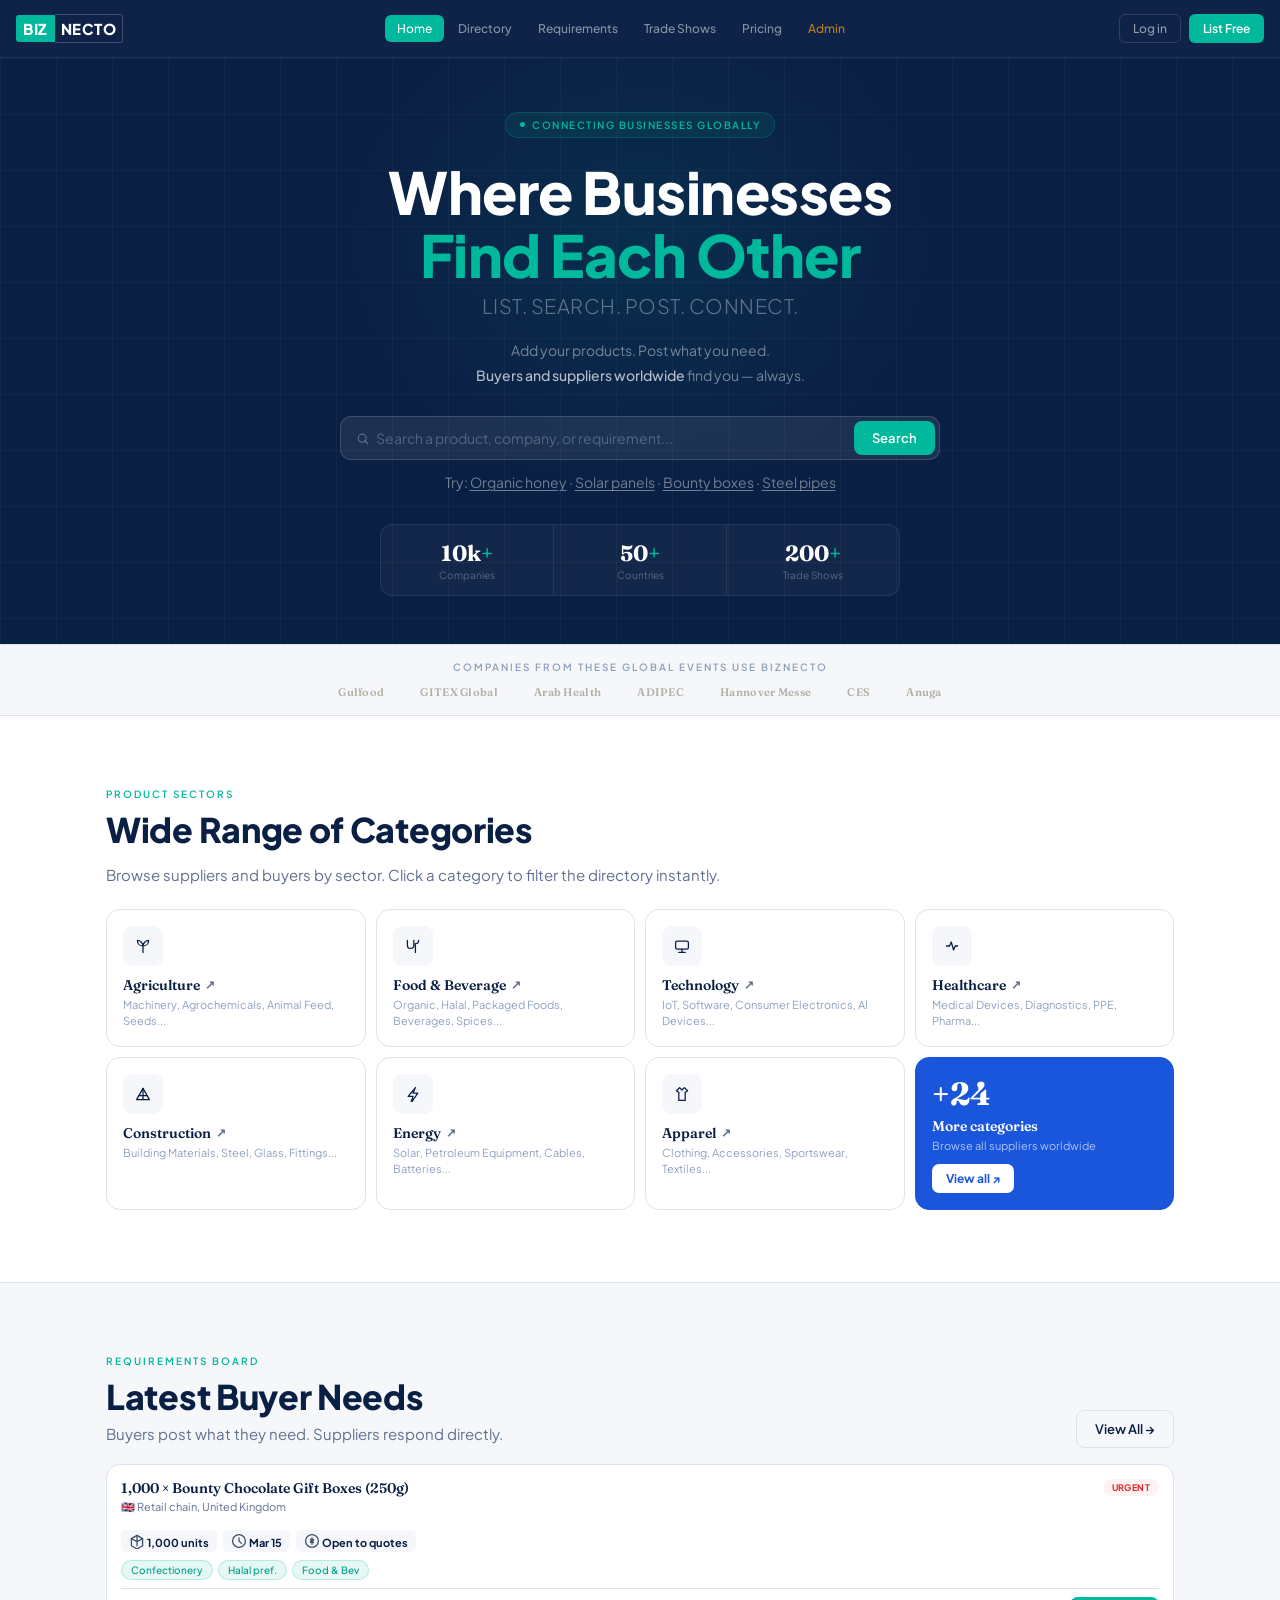
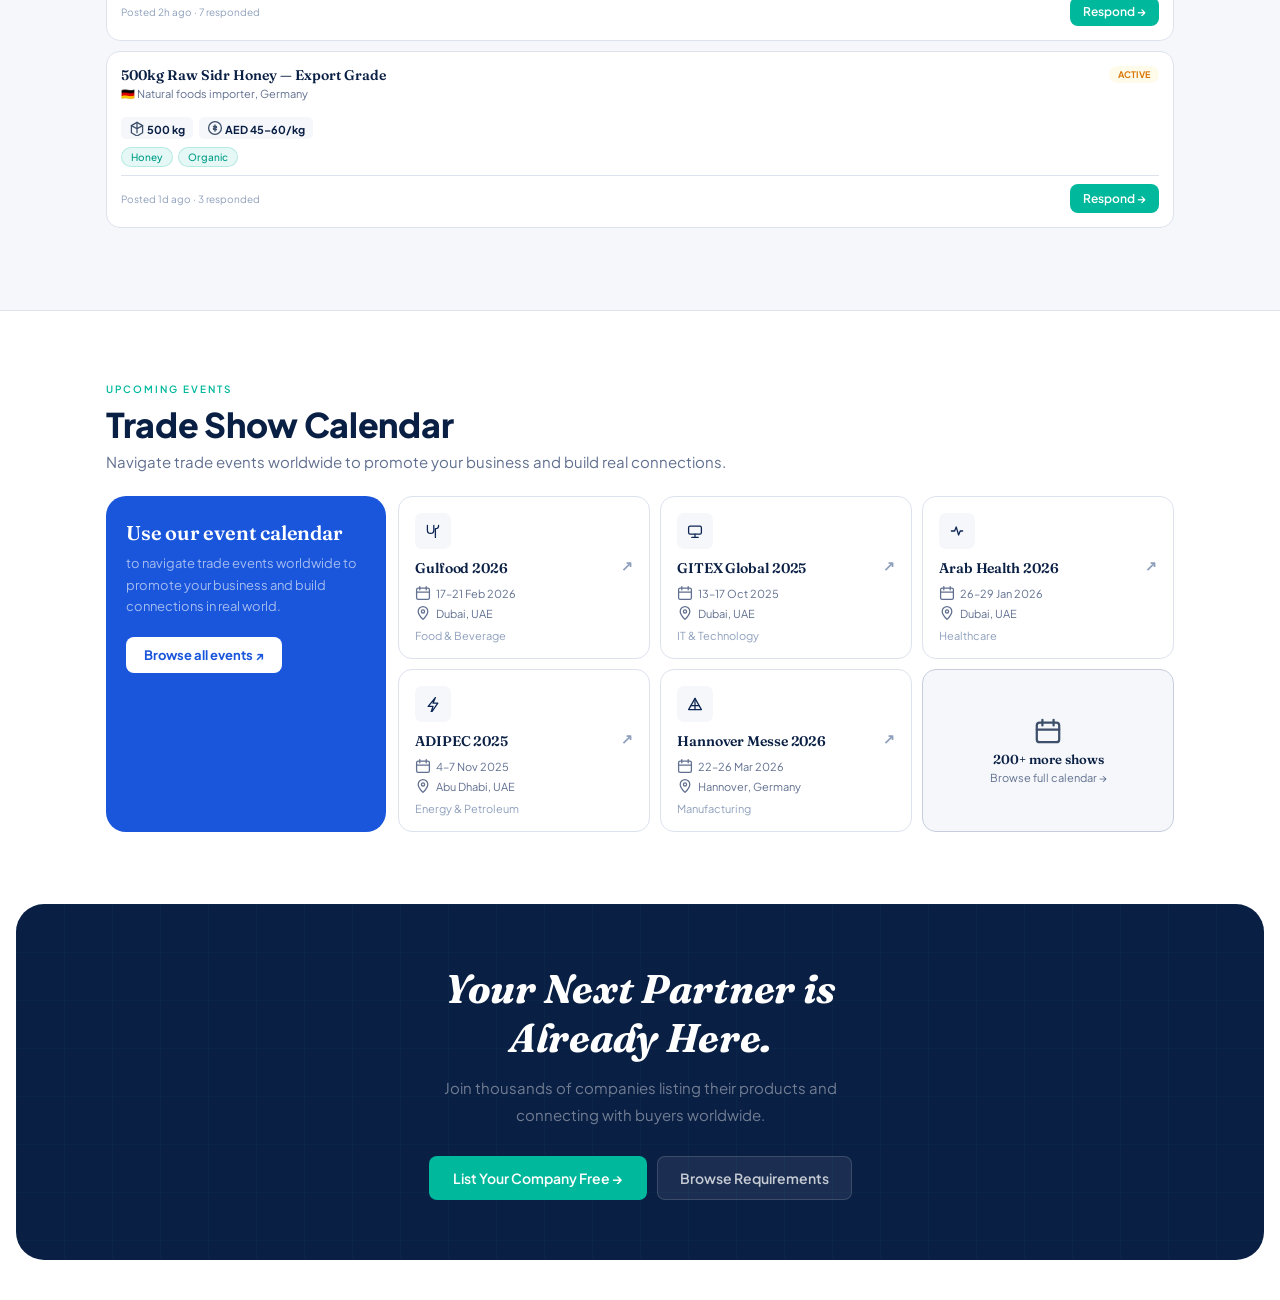
==== index.html @ 71dbcead "Initial commit: Biznecto HTML prototype and assets" ====
<!DOCTYPE html>
<html lang="en">
<head>
<meta charset="UTF-8"/>
<meta name="viewport" content="width=device-width, initial-scale=1.0, maximum-scale=1.0"/>
<title>Biznecto — CONNECTING BUSINESSES GLOBALLY</title>
<link rel="preconnect" href="https://fonts.googleapis.com"/>
<link rel="preconnect" href="https://fonts.gstatic.com" crossorigin/>
<link href="https://fonts.googleapis.com/css2?family=Plus+Jakarta+Sans:ital,wght@0,300;0,400;0,500;0,600;0,700;1,400&family=Fraunces:ital,opsz,wght@0,9..144,300;0,9..144,600;0,9..144,700;1,9..144,400&display=swap" rel="stylesheet"/>
<style>
/* ─── TOKENS ─── */
:root{
  /* ── Brand Navy (from Biznecto logo #0A1F44) ── */
  --ink:#0a1f44;--ink2:#0d2654;--ink3:#1a3a6b;
  --teal:#00b89c;--teal-d:#009e87;--teal-gl:rgba(0,184,156,0.10);--teal-br:rgba(0,184,156,0.22);
  --amber:#f59e0b;--coral:#ef4444;--blue:#1a56db;--purple:#7c3aed;--green:#16a34a;
  --white:#fff;--sand:#f5f7fa;--sand2:#eaecf2;
  --border:#dde2ed;--border2:#c6cedd;
  --body:#3d4f6a;--muted:#617090;--hint:#8fa0bc;
  --fh:'Fraunces',Georgia,serif;--fb:'Plus Jakarta Sans',system-ui,sans-serif;
  --r:8px;--rm:14px;--rl:20px;--rx:28px;
  --sh:0 2px 12px rgba(10,31,68,0.08);--shh:0 12px 40px rgba(10,31,68,0.13);
}
*{margin:0;padding:0;box-sizing:border-box;-webkit-tap-highlight-color:transparent;}
html{scroll-behavior:smooth;}
body{font-family:var(--fb);color:var(--body);background:#fff;overflow-x:hidden;-webkit-font-smoothing:antialiased;}

/* ─── TYPOGRAPHY HELPERS ─── */
.fh{font-family:var(--fh);}
.eyebrow{font-size:10px;font-weight:600;letter-spacing:2px;text-transform:uppercase;color:var(--teal);margin-bottom:10px;}

/* ─── TOP NAV ─── */
.top-nav{
  position:fixed;top:0;left:0;right:0;z-index:300;height:58px;
  background:rgba(10,31,68,0.98);backdrop-filter:blur(18px);
  border-bottom:1px solid rgba(255,255,255,0.07);
  display:flex;align-items:center;justify-content:space-between;padding:0 16px;
}
.tn-logo{font-family:var(--fb);font-weight:800;font-size:18px;color:#fff;text-decoration:none;cursor:pointer;letter-spacing:.5px;text-transform:uppercase;}
.tn-logo em{color:var(--teal);font-style:normal;font-weight:800;}
.tn-tabs{display:none;gap:2px;}
.tn-tab{font-size:12px;font-weight:500;padding:6px 12px;border-radius:6px;cursor:pointer;color:rgba(255,255,255,0.5);border:none;background:transparent;font-family:var(--fb);white-space:nowrap;transition:all .15s;}
.tn-tab:hover{color:#fff;background:rgba(255,255,255,0.06);}
.tn-tab.on{background:var(--teal);color:#fff;}
.tn-right{display:flex;align-items:center;gap:8px;}
.tn-login{font-size:12px;font-weight:500;color:rgba(255,255,255,0.55);padding:6px 13px;border-radius:6px;border:1px solid rgba(255,255,255,0.14);cursor:pointer;font-family:var(--fb);background:transparent;transition:all .15s;}
.tn-login:hover{color:#fff;}
.tn-register{font-size:12px;font-weight:600;color:#fff;background:var(--teal);padding:7px 14px;border-radius:6px;cursor:pointer;font-family:var(--fb);border:none;transition:background .15s;}
.tn-register:hover{background:var(--teal-d);}
/* logged-in state */
.tn-avatar{width:32px;height:32px;border-radius:50%;background:var(--teal);display:flex;align-items:center;justify-content:center;font-family:var(--fh);font-weight:700;font-size:12px;color:#fff;cursor:pointer;display:none;}
.tn-dash-btn{font-size:12px;font-weight:600;color:#fff;background:var(--teal);padding:7px 14px;border-radius:6px;cursor:pointer;font-family:var(--fb);border:none;display:none;}

/* ─── BOTTOM NAV ─── */
.b-nav{
  position:fixed;bottom:0;left:0;right:0;z-index:300;height:58px;
  background:var(--ink);border-top:1px solid rgba(255,255,255,0.08);
  display:flex;align-items:stretch;
}
.bn-i{flex:1;display:flex;flex-direction:column;align-items:center;justify-content:center;gap:3px;cursor:pointer;border:none;background:transparent;color:rgba(255,255,255,0.35);font-family:var(--fb);font-size:9px;font-weight:500;transition:color .15s;}
.bn-i.on{color:var(--teal);}
.bn-icon{width:20px;height:20px;display:flex;align-items:center;justify-content:center;}

/* ─── PAGE SYSTEM ─── */
.page{display:none;padding-top:58px;padding-bottom:62px;min-height:100vh;}
.page.on{display:block;animation:fadeUp .22s ease;}
@keyframes fadeUp{from{opacity:0;transform:translateY(6px)}to{opacity:1;transform:none}}

/* ─── SHARED ─── */
.inner{max-width:1100px;margin:0 auto;padding:0 16px;}
.card{background:#fff;border:1px solid var(--border);border-radius:var(--rm);padding:18px;}
.section{padding:clamp(40px,6vw,72px) 0;}
.s-title{font-family:var(--fb);font-weight:800;font-size:clamp(22px,3.5vw,34px);color:var(--ink);letter-spacing:-.3px;line-height:1.15;margin-bottom:12px;}
.s-sub{font-size:clamp(13px,1.4vw,15px);color:var(--muted);line-height:1.85;}
.tc{text-align:center;}
.tc .s-sub{max-width:520px;margin:0 auto;}
.tag{font-size:10px;padding:3px 9px;border-radius:100px;background:var(--teal-gl);color:var(--teal-d);border:1px solid var(--teal-br);font-weight:500;}
.tag-gray{background:var(--sand);color:var(--muted);border:1px solid var(--border);}
.badge-pro{background:#dbeafe;color:var(--blue);font-size:10px;font-weight:700;padding:2px 8px;border-radius:100px;}
.badge-prem{background:#ede9fe;color:var(--purple);font-size:10px;font-weight:700;padding:2px 8px;border-radius:100px;}
.badge-free{background:var(--sand);color:var(--hint);font-size:10px;font-weight:600;padding:2px 8px;border-radius:100px;}
.btn{font-family:var(--fb);font-size:13px;font-weight:600;padding:10px 18px;border-radius:8px;cursor:pointer;border:none;transition:all .15s;display:inline-flex;align-items:center;gap:6px;}
.btn-teal{background:var(--teal);color:#fff;}
.btn-teal:hover{background:var(--teal-d);}
.btn-outline{background:transparent;color:var(--ink);border:1.5px solid var(--border);}
.btn-outline:hover{border-color:var(--ink);}
.btn-sand{background:var(--sand);color:var(--body);}
.btn-full{width:100%;justify-content:center;}
.btn-blue{background:var(--blue);color:#fff;}
.btn-blue:hover{background:#1d4ed8;}
.divider{height:1px;background:var(--border);margin:18px 0;}
.form-group{display:flex;flex-direction:column;gap:5px;margin-bottom:14px;}
.form-group label{font-size:10px;font-weight:600;color:var(--muted);text-transform:uppercase;letter-spacing:.8px;}
.form-group input,.form-group select,.form-group textarea{border:1.5px solid var(--border);border-radius:9px;padding:11px 13px;font-family:var(--fb);font-size:14px;color:var(--ink);outline:none;min-height:44px;-webkit-appearance:none;transition:border-color .15s;}
.form-group input:focus,.form-group select:focus,.form-group textarea:focus{border-color:var(--teal);}
.form-group textarea{min-height:84px;resize:vertical;}
.urg-hot{background:#fef2f2;color:#dc2626;font-size:9px;font-weight:700;padding:3px 9px;border-radius:100px;white-space:nowrap;text-transform:uppercase;letter-spacing:.4px;}
.urg-act{background:#fffbeb;color:#d97706;font-size:9px;font-weight:700;padding:3px 9px;border-radius:100px;white-space:nowrap;text-transform:uppercase;}
.urg-open{background:var(--teal-gl);color:var(--teal-d);font-size:9px;font-weight:700;padding:3px 9px;border-radius:100px;white-space:nowrap;text-transform:uppercase;}

/* ═══════════════════════════
   HERO
═══════════════════════════ */
.hero{background:#0a1f44;padding:52px 16px 48px;text-align:center;position:relative;overflow:hidden;}
.hero::before{content:'';position:absolute;inset:0;background-image:linear-gradient(rgba(255,255,255,0.03) 1px,transparent 1px),linear-gradient(90deg,rgba(255,255,255,0.03) 1px,transparent 1px);background-size:56px 56px;}
.hero-orb{position:absolute;top:-20%;left:50%;transform:translateX(-50%);width:700px;height:600px;background:radial-gradient(ellipse,rgba(0,184,156,0.1) 0%,transparent 60%);pointer-events:none;}
.hero-pill{position:relative;display:inline-flex;align-items:center;gap:7px;font-size:10px;font-weight:600;letter-spacing:1.5px;text-transform:uppercase;color:var(--teal);background:rgba(0,184,156,0.09);padding:6px 14px;border-radius:100px;border:1px solid var(--teal-br);margin-bottom:22px;}
.pill-dot{width:5px;height:5px;border-radius:50%;background:var(--teal);animation:pd 2.2s infinite;}
@keyframes pd{0%,100%{opacity:1}50%{opacity:.3}}
.hero h1{position:relative;font-family:var(--fb);font-weight:800;font-size:clamp(28px,6.5vw,58px);color:#fff;line-height:1.1;letter-spacing:-.5px;margin-bottom:6px;}
.hero h1 span{color:var(--teal);font-style:normal;}
.hero-sub{position:relative;font-family:var(--fb);font-weight:300;font-size:clamp(14px,2.5vw,20px);color:rgba(255,255,255,0.35);margin-bottom:20px;letter-spacing:.5px;text-transform:uppercase;}
.hero p{position:relative;font-size:14px;color:rgba(255,255,255,0.44);line-height:1.8;margin-bottom:28px;max-width:460px;margin-left:auto;margin-right:auto;}
.hero p strong{color:rgba(255,255,255,0.7);font-weight:500;}
.hero-search{position:relative;display:flex;align-items:center;background:rgba(255,255,255,0.08);border:1px solid rgba(255,255,255,0.14);border-radius:11px;padding:4px 4px 4px 14px;margin-bottom:10px;}
.hero-search input{flex:1;background:none;border:none;outline:none;font-family:var(--fb);font-size:14px;color:#fff;}
.hero-search input::placeholder{color:rgba(255,255,255,0.25);}
.hs-btn{background:var(--teal);color:#fff;border:none;padding:9px 18px;border-radius:8px;font-size:13px;font-weight:600;cursor:pointer;font-family:var(--fb);white-space:nowrap;}
.hero-hints{font-size:11px;color:rgba(255,255,255,0.22);margin-bottom:40px;}
.hero-hints span{color:rgba(255,255,255,0.42);cursor:pointer;text-decoration:underline;text-underline-offset:2px;}
.hero-stats{display:flex;border:1px solid rgba(255,255,255,0.08);border-radius:12px;overflow:hidden;background:rgba(255,255,255,0.04);position:relative;}
.hst{flex:1;padding:14px 10px;text-align:center;}
.hst+.hst{border-left:1px solid rgba(255,255,255,0.08);}
.hst-n{font-family:var(--fh);font-weight:700;font-size:22px;color:#fff;}
.hst-n em{color:var(--teal);font-style:normal;}
.hst-l{font-size:10px;color:rgba(255,255,255,0.3);margin-top:2px;}

/* ─── TRUST STRIP ─── */
.trust{background:var(--sand);border-top:1px solid var(--border);border-bottom:1px solid var(--border);padding:16px;}
.trust-lbl{font-size:10px;font-weight:600;letter-spacing:2px;text-transform:uppercase;color:var(--hint);text-align:center;margin-bottom:12px;display:block;}
.trust-logos{display:flex;gap:clamp(14px,3vw,36px);flex-wrap:wrap;justify-content:center;}
.trust-logos span{font-family:var(--fh);font-weight:600;font-size:11px;color:#b5b0a6;letter-spacing:.3px;}

/* ─── CATEGORIES GRID ─── */
.cat-grid{display:grid;grid-template-columns:repeat(2,1fr);gap:10px;margin-top:20px;}
.cat-card{border:1px solid var(--border);border-radius:var(--rm);padding:16px;background:#fff;cursor:pointer;transition:all .2s;}
.cat-card:hover{border-color:var(--teal);box-shadow:var(--sh);}
.cat-card.cta-card{background:var(--blue);border-color:var(--blue);}
.cat-card.cta-card h4{color:#fff;}
.cat-card.cta-card p{color:rgba(255,255,255,0.65);}
.cat-icon-wrap{width:40px;height:40px;border-radius:9px;background:var(--sand);display:flex;align-items:center;justify-content:center;margin-bottom:10px;color:var(--ink);}
.cat-card h4{font-family:var(--fh);font-weight:600;font-size:14px;color:var(--ink);margin-bottom:3px;display:flex;align-items:center;gap:5px;}
.cat-card h4 .arr{font-style:normal;font-size:12px;color:var(--muted);}
.cat-card p{font-size:11px;color:var(--hint);line-height:1.5;}
.cat-count{font-family:var(--fh);font-weight:700;font-size:32px;color:#fff;margin-bottom:4px;}

/* ─── TRADE SHOW CALENDAR ─── */
.ts-layout{display:grid;grid-template-columns:1fr;gap:12px;margin-top:20px;}
.ts-cta-card{background:var(--blue);border-radius:var(--rl);padding:24px 20px;display:flex;flex-direction:column;justify-content:space-between;}
.ts-cta-card h3{font-family:var(--fh);font-weight:600;font-size:20px;color:#fff;margin-bottom:8px;letter-spacing:-.2px;}
.ts-cta-card p{font-size:13px;color:rgba(255,255,255,0.6);margin-bottom:20px;line-height:1.65;}
.ts-browse-btn{display:inline-flex;align-items:center;gap:7px;background:#fff;color:var(--blue);font-size:13px;font-weight:700;padding:10px 18px;border-radius:8px;cursor:pointer;border:none;font-family:var(--fb);}
.ts-grid{display:grid;grid-template-columns:1fr;gap:10px;}
.ts-card{background:#fff;border:1px solid var(--border);border-radius:var(--rm);padding:16px;cursor:pointer;transition:all .18s;}
.ts-card:hover{border-color:var(--blue);box-shadow:0 4px 18px rgba(37,99,235,0.08);}
.ts-logo{width:36px;height:36px;border-radius:7px;background:var(--sand);margin-bottom:10px;display:flex;align-items:center;justify-content:center;color:var(--ink2);}
.ts-name{font-family:var(--fh);font-weight:600;font-size:14px;color:var(--ink);margin-bottom:8px;letter-spacing:-.1px;}
.ts-meta{display:flex;flex-direction:column;gap:4px;margin-bottom:8px;}
.ts-meta span{font-size:11px;color:var(--muted);display:flex;align-items:center;gap:5px;}
.ts-category{font-size:11px;color:var(--hint);}
.ts-arr{float:right;font-size:14px;color:var(--hint);margin-top:-2px;}

/* ─── REQUIREMENTS PREVIEW ─── */
.req-prev-card{border:1.5px solid var(--border);border-radius:var(--rm);padding:14px;background:#fff;margin-bottom:10px;cursor:pointer;transition:all .18s;}
.req-prev-card:hover{border-color:var(--teal);box-shadow:0 4px 18px rgba(0,184,156,0.09);}
.rpc-title{font-family:var(--fh);font-weight:600;font-size:14px;color:var(--ink);margin-bottom:3px;line-height:1.3;}
.rpc-buyer{font-size:11px;color:var(--muted);margin-bottom:8px;}
.rpc-dets{display:flex;flex-wrap:wrap;gap:6px;margin-bottom:8px;}
.rpc-det{font-size:11px;background:var(--sand);color:var(--body);padding:3px 8px;border-radius:5px;}
.rpc-det strong{color:var(--ink);}
.rpc-foot{display:flex;align-items:center;justify-content:space-between;padding-top:8px;border-top:1px solid var(--border);}
.rpc-post{font-size:10px;color:var(--hint);}

/* ═══════════════════════════
   DIRECTORY PAGE
═══════════════════════════ */
.dir-search-bar{background:var(--ink);padding:14px 16px;}
.dsb-row{display:flex;gap:8px;margin-bottom:8px;}
.dsb-input{flex:1;background:#fff;border:none;border-radius:9px;padding:11px 13px;font-family:var(--fb);font-size:14px;color:var(--ink);outline:none;min-height:44px;}
.dsb-btn{background:var(--teal);color:#fff;border:none;padding:0 16px;border-radius:9px;font-size:13px;font-weight:600;cursor:pointer;font-family:var(--fb);min-height:44px;white-space:nowrap;}
.dsb-selects{display:flex;gap:8px;}
.dsb-sel{flex:1;background:#fff;border:none;border-radius:9px;padding:0 12px;font-family:var(--fb);font-size:12px;color:var(--muted);outline:none;min-height:40px;-webkit-appearance:none;cursor:pointer;}
.fchips{display:flex;gap:6px;overflow-x:auto;padding:10px 16px;border-bottom:1px solid var(--border);scrollbar-width:none;}
.fchips::-webkit-scrollbar{display:none;}
.fchip{white-space:nowrap;font-size:11px;padding:5px 12px;border-radius:100px;border:1px solid var(--border);background:#fff;color:var(--muted);cursor:pointer;font-family:var(--fb);transition:all .15s;}
.fchip.on{background:var(--ink);color:#fff;border-color:var(--ink);}
.lcard{background:#fff;border:1px solid var(--border);border-radius:var(--rm);padding:16px;margin-bottom:10px;cursor:pointer;transition:all .18s;}
.lcard:hover{border-color:var(--teal);box-shadow:0 4px 18px rgba(0,184,156,0.08);}
.lc-top{display:flex;gap:12px;align-items:flex-start;margin-bottom:10px;}
.lc-logo{width:46px;height:46px;border-radius:10px;display:flex;align-items:center;justify-content:center;font-family:var(--fh);font-weight:700;font-size:13px;color:#fff;flex-shrink:0;}
.lc-meta h3{font-family:var(--fh);font-weight:600;font-size:14px;color:var(--ink);margin-bottom:2px;letter-spacing:-.1px;}
.lc-loc{font-size:11px;color:var(--muted);margin-bottom:5px;}
.lc-tags{display:flex;flex-wrap:wrap;gap:5px;margin-bottom:8px;}
.lc-prods{display:flex;flex-wrap:wrap;gap:5px;margin-bottom:10px;}
.lc-prod{font-size:10px;padding:2px 8px;border-radius:100px;background:var(--teal-gl);color:var(--teal-d);border:1px solid var(--teal-br);}
.lc-locked-prod{font-size:10px;padding:2px 8px;border-radius:100px;background:var(--sand);color:var(--hint);filter:blur(4px);user-select:none;}
.lc-bottom{display:flex;gap:8px;}
.locked-row{border:1.5px dashed var(--border);border-radius:var(--rm);padding:14px;background:#fafaf9;display:flex;align-items:center;gap:12px;margin-bottom:10px;}
.lr-blur{filter:blur(5px);user-select:none;flex:1;}
.lr-blur h4{font-family:var(--fh);font-weight:600;font-size:13px;color:var(--ink);}
.lr-blur p{font-size:11px;color:var(--muted);}
.search-note{background:var(--teal-gl);border:1px solid var(--teal-br);border-radius:9px;padding:10px 13px;margin-bottom:12px;font-size:13px;color:var(--teal-d);display:flex;align-items:center;gap:7px;}

/* ═══════════════════════════
   REQUIREMENTS PAGE (FULL)
═══════════════════════════ */
.req-hdr{background:var(--ink);padding:22px 16px;}
.req-hdr h1{font-family:var(--fh);font-weight:700;font-size:22px;color:#fff;letter-spacing:-.3px;margin-bottom:4px;}
.req-hdr p{font-size:12px;color:rgba(255,255,255,0.42);margin-bottom:14px;}
.req-hdr-actions{display:flex;gap:8px;}
.rha-btn{font-size:12px;font-weight:500;padding:8px 13px;border-radius:7px;border:1px solid rgba(255,255,255,0.14);color:rgba(255,255,255,0.6);background:transparent;cursor:pointer;font-family:var(--fb);}
.rha-post{background:var(--teal);color:#fff;border-color:transparent;}
.req-card{background:#fff;border:1.5px solid var(--border);border-radius:var(--rm);padding:18px;margin-bottom:12px;cursor:pointer;transition:all .18s;}
.req-card:hover{border-color:var(--teal);box-shadow:0 4px 18px rgba(0,184,156,0.09);}
.rc-header{display:flex;align-items:flex-start;justify-content:space-between;gap:8px;margin-bottom:12px;}
.rc-title{font-family:var(--fh);font-weight:600;font-size:15px;color:var(--ink);margin-bottom:4px;line-height:1.3;letter-spacing:-.1px;}
.rc-buyer{font-size:11px;color:var(--muted);}
.rc-body{margin-bottom:12px;}
.rc-detail-grid{display:grid;grid-template-columns:1fr 1fr;gap:8px;margin-bottom:12px;}
.rc-detail-item{background:var(--sand);border-radius:8px;padding:9px 12px;}
.rc-detail-item .label{font-size:10px;font-weight:600;color:var(--hint);text-transform:uppercase;letter-spacing:.7px;margin-bottom:3px;}
.rc-detail-item .value{font-size:13px;font-weight:600;color:var(--ink);}
.rc-desc-box{background:var(--sand);border-radius:8px;padding:10px 12px;margin-bottom:12px;}
.rc-desc-box .label{font-size:10px;font-weight:600;color:var(--hint);text-transform:uppercase;letter-spacing:.7px;margin-bottom:5px;}
.rc-desc-box p{font-size:13px;color:var(--body);line-height:1.7;}
.rc-tags{display:flex;flex-wrap:wrap;gap:5px;margin-bottom:12px;}
/* Contact locked section */
.rc-contact-locked{background:linear-gradient(135deg,var(--ink),var(--ink2));border-radius:10px;padding:16px;margin-bottom:12px;position:relative;overflow:hidden;}
.rc-contact-locked::before{content:'';position:absolute;inset:0;background-image:linear-gradient(rgba(0,184,156,0.04) 1px,transparent 1px),linear-gradient(90deg,rgba(0,184,156,0.04) 1px,transparent 1px);background-size:24px 24px;}
.rcl-inner{position:relative;display:flex;align-items:center;gap:12px;}
.rcl-blur{filter:blur(5px);user-select:none;flex:1;}
.rcl-blur h5{font-size:14px;font-weight:600;color:#fff;}
.rcl-blur p{font-size:12px;color:rgba(255,255,255,0.5);}
.rcl-lock{flex-shrink:0;text-align:center;}
.rcl-lock .lock-icon{margin-bottom:6px;display:flex;align-items:center;justify-content:center;}
.rcl-lock .lock-btn{background:var(--purple);color:#fff;font-size:11px;font-weight:600;padding:7px 14px;border-radius:100px;cursor:pointer;border:none;font-family:var(--fb);white-space:nowrap;}
/* Contact visible (premium) */
.rc-contact-visible{background:var(--teal-gl);border:1px solid var(--teal-br);border-radius:10px;padding:14px;margin-bottom:12px;}
.rcv-row{display:flex;align-items:center;gap:10px;margin-bottom:8px;}
.rcv-row:last-child{margin-bottom:0;}
.rcv-icon{width:32px;height:32px;border-radius:8px;background:var(--teal);display:flex;align-items:center;justify-content:center;font-size:14px;flex-shrink:0;}
.rcv-row h5{font-size:13px;font-weight:600;color:var(--ink);}
.rcv-row p{font-size:11px;color:var(--muted);}
.rc-footer{display:flex;align-items:center;justify-content:space-between;padding-top:12px;border-top:1px solid var(--border);}
.rc-posted{font-size:10px;color:var(--hint);}
.rc-btns{display:flex;gap:7px;}
.rcb{font-size:12px;font-weight:600;padding:8px 14px;border-radius:7px;cursor:pointer;font-family:var(--fb);border:none;transition:all .15s;}
.rcb-supply{background:var(--teal);color:#fff;}
.rcb-supply:hover{background:var(--teal-d);}
.rcb-save{background:var(--sand);color:var(--body);}
.req-locked-card{border:1.5px dashed var(--border);border-radius:var(--rm);padding:16px;margin-bottom:12px;background:#fafaf9;position:relative;overflow:hidden;}
.rlc-blur{filter:blur(5px);user-select:none;pointer-events:none;}
.rlc-overlay{position:absolute;inset:0;display:flex;align-items:center;justify-content:center;background:rgba(247,245,240,0.75);backdrop-filter:blur(2px);}
.rlc-btn{background:var(--blue);color:#fff;font-size:12px;font-weight:600;padding:9px 20px;border-radius:100px;cursor:pointer;border:none;font-family:var(--fb);}
/* post req box */
.post-req-box{background:var(--teal-gl);border:1px solid var(--teal-br);border-radius:var(--rm);padding:18px;text-align:center;margin-bottom:20px;}
.post-req-box h4{font-family:var(--fh);font-weight:600;font-size:16px;color:var(--ink);margin-bottom:6px;}
.post-req-box p{font-size:13px;color:var(--muted);margin-bottom:14px;line-height:1.6;}

/* ═══════════════════════════
   TRADE SHOWS PAGE
═══════════════════════════ */
.shows-hdr{background:var(--ink);padding:22px 16px;}
.shows-hdr h1{font-family:var(--fh);font-weight:700;font-size:22px;color:#fff;margin-bottom:4px;letter-spacing:-.3px;}
.shows-hdr p{font-size:12px;color:rgba(255,255,255,0.42);margin-bottom:12px;}
.shows-search{display:flex;gap:8px;}
.shows-search input{flex:1;background:#fff;border:none;border-radius:9px;padding:11px 13px;font-family:var(--fb);font-size:14px;color:var(--ink);outline:none;min-height:44px;}
.show-full-card{background:#fff;border:1px solid var(--border);border-radius:var(--rm);padding:18px;margin-bottom:12px;cursor:pointer;transition:all .18s;}
.show-full-card:hover{border-color:var(--blue);box-shadow:0 4px 18px rgba(37,99,235,0.08);}
.sfc-top{display:flex;gap:12px;align-items:center;margin-bottom:12px;}
.sfc-logo{width:46px;height:46px;border-radius:9px;background:var(--sand);display:flex;align-items:center;justify-content:center;flex-shrink:0;color:var(--ink2);}
.sfc-meta h3{font-family:var(--fh);font-weight:600;font-size:15px;color:var(--ink);margin-bottom:2px;letter-spacing:-.1px;}
.sfc-meta p{font-size:11px;color:var(--muted);}
.sfc-details{display:flex;flex-wrap:wrap;gap:8px;margin-bottom:10px;}
.sfc-det{display:flex;align-items:center;gap:6px;font-size:12px;color:var(--body);}
.sfc-cat{font-size:11px;color:var(--muted);}
.sfc-arr{float:right;color:var(--hint);}

/* ═══════════════════════════
   PRICING PAGE
═══════════════════════════ */
.pricing-cards{display:flex;flex-direction:column;gap:16px;}
.price-card{border:1.5px solid var(--border);border-radius:var(--rl);padding:28px;position:relative;overflow:hidden;transition:all .2s;}
.price-card.feat{border-color:var(--blue);box-shadow:0 0 0 4px rgba(37,99,235,0.07);}
.price-card.top-plan{border-color:var(--purple);box-shadow:0 0 0 4px rgba(124,58,237,0.07);}
.pc-badge{position:absolute;top:18px;right:18px;font-size:9px;font-weight:700;letter-spacing:.6px;text-transform:uppercase;padding:3px 10px;border-radius:100px;background:var(--blue);color:#fff;}
.pc-icon{font-size:24px;margin-bottom:14px;height:28px;display:flex;align-items:center;color:var(--ink);}
.pc-name{font-family:var(--fh);font-weight:700;font-size:19px;color:var(--ink);margin-bottom:5px;}
.pc-desc{font-size:13px;color:var(--muted);line-height:1.65;margin-bottom:20px;}
.pc-price{display:flex;align-items:flex-end;gap:3px;margin-bottom:3px;}
.pc-curr{font-size:14px;font-weight:600;color:var(--ink);line-height:2.2;}
.pc-amt{font-family:var(--fh);font-weight:700;font-size:42px;color:var(--ink);letter-spacing:-2px;line-height:1;}
.pc-per{font-size:13px;color:var(--muted);line-height:2.4;}
.pc-free{font-family:var(--fh);font-weight:700;font-size:36px;color:var(--ink);}
.pc-note{font-size:11px;color:var(--hint);margin:4px 0 20px;}
.pc-div{height:1px;background:var(--border);margin:18px 0;}
.pc-feats{display:flex;flex-direction:column;gap:9px;margin-bottom:22px;}
.pc-feat{display:flex;align-items:flex-start;gap:8px;font-size:13px;color:var(--body);line-height:1.5;}
.pfc{color:var(--teal);font-size:13px;flex-shrink:0;margin-top:1px;}
.pfx{color:var(--border2);font-size:13px;flex-shrink:0;margin-top:1px;}
.pfd{color:var(--hint);}
.pc-btn{display:block;width:100%;padding:13px;border-radius:10px;font-size:14px;font-weight:600;text-align:center;cursor:pointer;font-family:var(--fb);border:none;transition:all .18s;}
.pcb-out{background:transparent;color:var(--ink);border:1.5px solid var(--border);}
.pcb-out:hover{border-color:var(--ink);}
.pcb-pro{background:var(--blue);color:#fff;}
.pcb-prem{background:var(--purple);color:#fff;}

/* ═══════════════════════════
   AUTH MODAL
═══════════════════════════ */
.auth-overlay{position:fixed;inset:0;z-index:500;background:rgba(13,27,42,0.7);backdrop-filter:blur(6px);display:none;align-items:center;justify-content:center;padding:16px;}
.auth-overlay.open{display:flex;}
.auth-box{background:#fff;border-radius:var(--rl);width:100%;max-width:440px;overflow:hidden;animation:scaleIn .22s ease;}
@keyframes scaleIn{from{opacity:0;transform:scale(.96)}to{opacity:1;transform:none}}
.auth-top{background:var(--ink);padding:28px 28px 24px;text-align:center;}
.auth-logo{font-family:var(--fh);font-weight:700;font-size:22px;color:#fff;margin-bottom:6px;}
.auth-logo em{color:var(--teal);font-style:normal;}
.auth-tagline{font-size:13px;color:rgba(255,255,255,0.42);}
.auth-tabs{display:flex;border-bottom:1px solid var(--border);background:#fff;}
.auth-tab{flex:1;padding:14px;text-align:center;font-size:14px;font-weight:600;color:var(--muted);cursor:pointer;border:none;background:transparent;font-family:var(--fb);border-bottom:2px solid transparent;transition:all .15s;}
.auth-tab.on{color:var(--teal);border-bottom-color:var(--teal);}
.auth-body{padding:24px 28px;}
.auth-panel{display:none;}
.auth-panel.on{display:block;}
.auth-footer{font-size:12px;color:var(--muted);text-align:center;margin-top:14px;}
.auth-footer span{color:var(--teal);cursor:pointer;font-weight:600;}
.auth-divider{display:flex;align-items:center;gap:12px;margin:16px 0;}
.auth-divider span{font-size:11px;color:var(--hint);}
.auth-divider::before,.auth-divider::after{content:'';flex:1;height:1px;background:var(--border);}
.auth-close{position:absolute;top:14px;right:14px;width:30px;height:30px;border-radius:50%;background:rgba(255,255,255,0.1);border:none;cursor:pointer;color:#fff;font-size:16px;display:flex;align-items:center;justify-content:center;}
.auth-success{text-align:center;padding:20px 0;}
.auth-success .success-icon{font-size:48px;margin-bottom:14px;}
.auth-success h3{font-family:var(--fh);font-weight:600;font-size:20px;color:var(--ink);margin-bottom:8px;}
.auth-success p{font-size:13px;color:var(--muted);line-height:1.7;}

/* ═══════════════════════════
   POST REQUIREMENT MODAL
═══════════════════════════ */
.modal-overlay{position:fixed;inset:0;z-index:500;background:rgba(13,27,42,0.65);backdrop-filter:blur(4px);display:none;align-items:flex-end;}
.modal-overlay.open{display:flex;}
.modal-sheet{background:#fff;border-radius:20px 20px 0 0;padding:22px 18px 80px;width:100%;max-height:90vh;overflow-y:auto;animation:slideUp .28s cubic-bezier(.4,0,.2,1);}
@keyframes slideUp{from{transform:translateY(100%)}to{transform:none}}
.msh{width:36px;height:4px;background:var(--border2);border-radius:2px;margin:0 auto 18px;}
.ms-title{font-family:var(--fh);font-weight:700;font-size:18px;color:var(--ink);margin-bottom:4px;}
.ms-sub{font-size:12px;color:var(--muted);margin-bottom:18px;}
.ms-close{position:absolute;top:18px;right:16px;width:30px;height:30px;border-radius:50%;background:var(--sand);border:none;cursor:pointer;font-size:14px;}

/* ═══════════════════════════
   DASHBOARD (integrated)
═══════════════════════════ */
#page-dashboard{padding-bottom:0;}
.dash-layout{display:flex;min-height:calc(100vh - 58px);}
/* Sidebar */
.dash-sidebar{width:220px;background:var(--ink);flex-shrink:0;position:sticky;top:58px;height:calc(100vh - 58px);overflow-y:auto;display:flex;flex-direction:column;display:none;}
.ds-logo{padding:22px 18px 16px;border-bottom:1px solid rgba(255,255,255,0.07);}
.ds-logo h2{font-family:var(--fb);font-weight:800;font-size:16px;color:#fff;letter-spacing:.5px;text-transform:uppercase;cursor:pointer;}
.ds-logo h2 em{color:var(--teal);font-style:normal;}
.ds-logo p{font-size:10px;color:rgba(255,255,255,0.3);margin-top:2px;}
.ds-plan{margin:12px 12px 0;background:rgba(255,255,255,0.06);border-radius:8px;padding:10px 12px;}
.ds-plan-lbl{font-size:9px;color:rgba(255,255,255,0.4);text-transform:uppercase;letter-spacing:1px;margin-bottom:4px;}
.ds-plan-badge{display:flex;align-items:center;gap:6px;}
.ds-plan-dot{width:7px;height:7px;border-radius:50%;background:var(--teal);}
.ds-plan-name{font-family:var(--fh);font-weight:700;font-size:13px;color:#fff;}
.ds-plan-up{font-size:10px;color:var(--teal);margin-top:5px;cursor:pointer;text-decoration:underline;}
.ds-nav{padding:14px 8px;flex:1;}
.ds-sec{font-size:9px;font-weight:600;letter-spacing:1.5px;text-transform:uppercase;color:rgba(255,255,255,0.28);padding:0 10px;margin:14px 0 5px;}
.ds-item{display:flex;align-items:center;gap:9px;padding:9px 10px;border-radius:7px;cursor:pointer;color:rgba(255,255,255,0.5);font-size:12px;font-weight:500;transition:all .15s;margin-bottom:2px;border:none;background:transparent;width:100%;text-align:left;font-family:var(--fb);}
.ds-item:hover{background:rgba(255,255,255,0.06);color:#fff;}
.ds-item.on{background:rgba(0,184,156,0.15);color:var(--teal);}
.ds-item .di-icon{width:16px;height:16px;text-align:center;flex-shrink:0;display:flex;align-items:center;justify-content:center;}
.ds-badge{margin-left:auto;background:var(--teal);color:#fff;font-size:9px;font-weight:700;padding:1px 5px;border-radius:100px;}
.ds-bottom{padding:12px;border-top:1px solid rgba(255,255,255,0.07);}
.ds-user{display:flex;align-items:center;gap:9px;}
.ds-avatar{width:32px;height:32px;border-radius:50%;background:var(--teal);display:flex;align-items:center;justify-content:center;font-family:var(--fh);font-weight:700;font-size:12px;color:#fff;flex-shrink:0;}
.ds-user-info p{font-size:12px;font-weight:500;color:#fff;line-height:1.2;}
.ds-user-info span{font-size:10px;color:rgba(255,255,255,0.38);}
/* Dash main */
.dash-main{flex:1;min-width:0;background:#eef2f7;}
.dash-topbar{background:#fff;border-bottom:1px solid var(--border);padding:0 20px;height:52px;display:flex;align-items:center;justify-content:space-between;position:sticky;top:58px;z-index:50;}
.dtb-left h2{font-family:var(--fh);font-weight:700;font-size:15px;color:var(--ink);letter-spacing:-.1px;}
.dtb-left p{font-size:11px;color:var(--muted);}
.dtb-right{display:flex;align-items:center;gap:8px;}
.dtb-btn{background:var(--teal);color:#fff;border:none;padding:7px 14px;border-radius:7px;font-size:12px;font-weight:600;cursor:pointer;font-family:var(--fb);}
.dtb-notif{width:34px;height:34px;border-radius:7px;border:1px solid var(--border);background:#fff;cursor:pointer;display:flex;align-items:center;justify-content:center;font-size:15px;position:relative;}
.notif-dot{position:absolute;top:6px;right:6px;width:6px;height:6px;border-radius:50%;background:var(--coral);border:1.5px solid #fff;}
/* Mobile dash nav */
.dash-mob-nav{display:flex;overflow-x:auto;gap:2px;padding:10px 14px;background:#fff;border-bottom:1px solid var(--border);scrollbar-width:none;}
.dash-mob-nav::-webkit-scrollbar{display:none;}
.dmn-item{white-space:nowrap;font-size:11px;font-weight:500;padding:7px 13px;border-radius:100px;cursor:pointer;color:var(--muted);background:var(--sand);border:none;font-family:var(--fb);transition:all .15s;flex-shrink:0;}
.dmn-item.on{background:var(--ink);color:#fff;}
/* Dash content */
.dash-content{padding:18px 16px;}
.dview{display:none;}
.dview.on{display:block;}
/* stat cards */
.dstats{display:grid;grid-template-columns:1fr 1fr;gap:10px;margin-bottom:18px;}
.dstat{background:#fff;border:1px solid var(--border);border-radius:var(--rm);padding:14px 16px;border-left:3px solid var(--teal);}
.dstat.amber{border-left-color:var(--amber);}
.dstat.blue{border-left-color:var(--blue);}
.dstat.ink{border-left-color:var(--ink);}
.dstat-lbl{font-size:10px;color:var(--muted);font-weight:600;text-transform:uppercase;letter-spacing:.7px;margin-bottom:6px;}
.dstat-val{font-family:var(--fh);font-weight:700;font-size:24px;color:var(--ink);line-height:1;}
.dstat-sub{font-size:11px;color:var(--muted);margin-top:4px;}
.dstat-sub .up{color:var(--green);}
/* plan banner */
.plan-banner{border-radius:var(--rm);padding:16px 18px;margin-bottom:16px;display:flex;align-items:flex-start;justify-content:space-between;gap:12px;flex-wrap:wrap;}
.plan-banner.free{background:var(--sand);border:1.5px dashed var(--border2);}
.plan-banner.pro{background:linear-gradient(135deg,#e8f4fd,#dbeafe);border:1.5px solid #93c5fd;}
.plan-banner.premium{background:linear-gradient(135deg,#fffbeb,#fde68a);border:1.5px solid var(--amber);}
.pb-badge{font-size:10px;font-weight:700;padding:2px 9px;border-radius:100px;display:inline-block;margin-bottom:5px;}
.pb-badge.free{background:#e2e8f0;color:#475569;}
.pb-badge.pro{background:#dbeafe;color:#1d4ed8;}
.pb-badge.premium{background:#fef3c7;color:#92400e;}
.pb-title{font-family:var(--fh);font-weight:600;font-size:14px;color:var(--ink);margin-bottom:3px;}
.pb-desc{font-size:12px;color:var(--muted);line-height:1.55;}
/* cards */
.dcard{background:#fff;border:1px solid var(--border);border-radius:var(--rm);padding:16px;margin-bottom:14px;}
.dcard-title{font-family:var(--fh);font-weight:600;font-size:14px;color:var(--ink);margin-bottom:14px;display:flex;align-items:center;gap:7px;}
/* activity */
.act-item{display:flex;gap:10px;align-items:flex-start;padding:8px 0;border-bottom:1px solid var(--sand);}
.act-item:last-child{border-bottom:none;}
.act-icon{width:30px;height:30px;border-radius:8px;display:flex;align-items:center;justify-content:center;font-size:14px;flex-shrink:0;}
.act-icon.teal{background:var(--teal-gl);}
.act-icon.blue{background:#dbeafe;}
.act-icon.amber{background:#fef3c7;}
.act-icon.red{background:#fee2e2;}
.act-text{font-size:12px;color:var(--body);line-height:1.4;margin-bottom:2px;}
.act-time{font-size:10px;color:var(--hint);}
/* match cards */
.match-card{background:#fff;border:1.5px solid var(--border);border-radius:var(--rm);padding:14px;margin-bottom:10px;}
.match-card.top{border-color:var(--teal);}
.mc-top{display:flex;gap:10px;align-items:flex-start;margin-bottom:10px;}
.mc-score{width:44px;height:44px;border-radius:50%;background:var(--teal-gl);display:flex;flex-direction:column;align-items:center;justify-content:center;flex-shrink:0;border:2px solid var(--teal-br);}
.mc-score .pct{font-family:var(--fh);font-weight:700;font-size:13px;color:var(--teal);}
.mc-score .lbl{font-size:8px;color:var(--teal-d);}
.mc-info h4{font-family:var(--fh);font-weight:600;font-size:13px;color:var(--ink);margin-bottom:3px;}
.mc-info p{font-size:11px;color:var(--muted);}
.mc-tags{display:flex;flex-wrap:wrap;gap:4px;margin-bottom:8px;}
.match-blur{filter:blur(5px);user-select:none;pointer-events:none;}
/* form grid */
.fg{display:flex;flex-direction:column;gap:5px;margin-bottom:12px;}
.fg label{font-size:10px;font-weight:600;color:var(--muted);text-transform:uppercase;letter-spacing:.7px;}
.fg input,.fg select,.fg textarea{border:1.5px solid var(--border);border-radius:8px;padding:10px 12px;font-family:var(--fb);font-size:13px;color:var(--ink);outline:none;transition:border-color .15s;-webkit-appearance:none;}
.fg input:focus,.fg select:focus,.fg textarea:focus{border-color:var(--teal);}
.fg textarea{min-height:80px;resize:vertical;}
/* products */
.prod-grid{display:grid;grid-template-columns:repeat(2,1fr);gap:10px;}
.prod-card{border:1px solid var(--border);border-radius:var(--rm);overflow:hidden;}
.prod-img{height:64px;background:linear-gradient(135deg,var(--sand),#dde3ec);display:flex;align-items:center;justify-content:center;font-size:24px;}
.prod-body{padding:10px 12px;}
.prod-body h4{font-size:12px;font-weight:600;color:var(--ink);margin-bottom:2px;}
.prod-body p{font-size:11px;color:var(--muted);}
.prod-add{border:2px dashed var(--border2);border-radius:var(--rm);height:130px;display:flex;flex-direction:column;align-items:center;justify-content:center;gap:6px;cursor:pointer;transition:all .2s;}
.prod-add:hover{border-color:var(--teal);background:var(--teal-gl);}
.prod-locked{border:2px dashed var(--border);border-radius:var(--rm);height:130px;display:flex;flex-direction:column;align-items:center;justify-content:center;gap:5px;opacity:.5;}
/* product rows (new detailed list) */
.prod-row{display:flex;gap:14px;align-items:flex-start;padding:14px 0;border-bottom:1px solid var(--border);}
.prod-row:last-child{border-bottom:none;}
.pr-emoji{font-size:28px;flex-shrink:0;width:42px;height:42px;background:var(--sand);border-radius:10px;display:flex;align-items:center;justify-content:center;}
.pr-info{flex:1;min-width:0;}
.pr-name{font-family:var(--fh);font-weight:600;font-size:14px;color:var(--ink);margin-bottom:6px;letter-spacing:-.1px;}
.pr-meta{display:flex;flex-wrap:wrap;gap:5px;margin-bottom:7px;}
.pr-chip{font-size:11px;padding:3px 9px;border-radius:100px;background:var(--sand);color:var(--body);border:1px solid var(--border);}
.pr-cert{font-size:11px;padding:3px 9px;border-radius:100px;background:var(--teal-gl);color:var(--teal-d);border:1px solid var(--teal-br);}
.pr-desc{font-size:12px;color:var(--muted);line-height:1.65;}
.pr-actions{display:flex;flex-direction:column;gap:6px;flex-shrink:0;}
.pr-edit-btn{font-size:11px;font-weight:600;padding:7px 12px;border-radius:7px;border:1.5px solid var(--border);background:#fff;color:var(--ink);cursor:pointer;font-family:var(--fb);white-space:nowrap;transition:all .15s;}
.pr-edit-btn:hover{border-color:var(--teal);color:var(--teal);}
.pr-del-btn{font-size:11px;padding:7px 10px;border-radius:7px;border:1px solid #fca5a5;background:#fee2e2;color:var(--coral);cursor:pointer;font-family:var(--fb);transition:all .15s;}
.pr-del-btn:hover{background:#fecaca;}
/* product edit modal */
.prod-modal-overlay{position:fixed;inset:0;z-index:600;background:rgba(13,27,42,0.65);backdrop-filter:blur(4px);display:none;align-items:flex-end;}
.prod-modal-overlay.open{display:flex;}
.prod-modal-sheet{background:#fff;border-radius:20px 20px 0 0;padding:22px 18px 80px;width:100%;max-height:92vh;overflow-y:auto;animation:slideUp .28s cubic-bezier(.4,0,.2,1);position:relative;}
/* product search result cards */
.prod-result-card{background:#fff;border:1.5px solid var(--border);border-radius:var(--rm);overflow:hidden;margin-bottom:12px;transition:all .18s;}
.prod-result-card:hover{border-color:var(--teal);box-shadow:0 4px 20px rgba(0,184,156,0.1);}
.prc-product-block{padding:16px 16px 12px;display:flex;gap:14px;align-items:flex-start;}
.prc-emoji{font-size:32px;width:50px;height:50px;background:var(--sand);border-radius:12px;display:flex;align-items:center;justify-content:center;flex-shrink:0;}
.prc-product-info{flex:1;}
.prc-product-name{font-family:var(--fh);font-weight:700;font-size:16px;color:var(--ink);margin-bottom:8px;letter-spacing:-.2px;line-height:1.25;}
.prc-product-meta{display:flex;flex-wrap:wrap;gap:5px;margin-bottom:8px;}
.prc-meta-chip{font-size:11px;padding:4px 10px;border-radius:100px;background:var(--sand);color:var(--body);border:1px solid var(--border);}
.prc-product-desc{font-size:13px;color:var(--muted);line-height:1.7;}
.prc-divider{height:1px;background:var(--border);margin:0 16px;}
.prc-supplier-block{padding:12px 16px 16px;}
/* visibility table */
.vis-table{width:100%;border-collapse:collapse;font-size:12px;}
.vis-table th{font-size:10px;font-weight:600;color:var(--muted);text-transform:uppercase;letter-spacing:.6px;padding:8px 12px;background:var(--sand);border-bottom:1px solid var(--border);text-align:left;}
.vis-table th:not(:first-child){text-align:center;}
.vis-table td{padding:10px 12px;border-bottom:1px solid var(--border);}
.vis-table td:not(:first-child){text-align:center;}
.vis-table tr:last-child td{border-bottom:none;}
.vt-hl{background:rgba(0,184,156,0.04);}
.vtick{color:var(--green);}
.vcross{color:var(--hint);}
/* toggle */
.toggle-row{display:flex;align-items:center;justify-content:space-between;padding:12px 0;border-bottom:1px solid var(--sand);}
.toggle-row:last-child{border-bottom:none;}
.toggle-info p{font-size:13px;font-weight:500;color:var(--ink);}
.toggle-info span{font-size:11px;color:var(--muted);}
.toggle{width:40px;height:22px;border-radius:11px;background:var(--border2);position:relative;cursor:pointer;transition:background .2s;flex-shrink:0;}
.toggle.on{background:var(--teal);}
.toggle::after{content:'';position:absolute;width:16px;height:16px;border-radius:50%;background:#fff;top:3px;left:3px;transition:transform .2s;box-shadow:0 1px 3px rgba(0,0,0,0.2);}
.toggle.on::after{transform:translateX(18px);}
/* plans */
.plans-grid{display:flex;flex-direction:column;gap:12px;}
.plan-opt{background:#fff;border:2px solid var(--border);border-radius:var(--rl);padding:20px;position:relative;}
.plan-opt.pop{border-color:var(--teal);}
.plan-opt.curr{border-color:var(--ink);}
.pop-lbl{position:absolute;top:-10px;left:50%;transform:translateX(-50%);background:var(--teal);color:#fff;font-size:10px;font-weight:600;padding:2px 12px;border-radius:100px;white-space:nowrap;}
.curr-lbl{position:absolute;top:-10px;left:50%;transform:translateX(-50%);background:var(--ink);color:#fff;font-size:10px;font-weight:600;padding:2px 12px;border-radius:100px;white-space:nowrap;}
.po-tier{font-size:10px;font-weight:600;text-transform:uppercase;letter-spacing:1px;color:var(--muted);margin-bottom:6px;}
.po-price{font-family:var(--fh);font-weight:700;font-size:28px;color:var(--ink);margin-bottom:3px;}
.po-price span{font-size:12px;font-weight:400;color:var(--muted);}
.po-desc{font-size:12px;color:var(--muted);margin-bottom:14px;padding-bottom:14px;border-bottom:1px solid var(--border);line-height:1.5;}
.po-feats{list-style:none;margin-bottom:16px;}
.po-feats li{font-size:12px;padding:5px 0;border-bottom:1px solid var(--sand);display:flex;gap:7px;line-height:1.4;}
.po-feats .ck{color:var(--teal);flex-shrink:0;}
.po-feats .cx{color:var(--border2);flex-shrink:0;}
.po-btn{width:100%;padding:10px;border-radius:7px;font-size:13px;font-weight:600;cursor:pointer;font-family:var(--fb);border:none;}
.po-btn-teal{background:var(--teal);color:#fff;}
.po-btn-navy{background:var(--ink);color:#fff;}
.po-btn-curr{background:var(--sand);color:var(--muted);cursor:default;}
/* toast */
.toast{position:fixed;bottom:80px;left:50%;transform:translateX(-50%) translateY(10px);background:var(--ink);color:#fff;padding:10px 18px;border-radius:8px;font-size:13px;font-weight:500;z-index:600;opacity:0;transition:all .3s;pointer-events:none;white-space:nowrap;}
.toast.show{opacity:1;transform:translateX(-50%) translateY(0);}

/* ─── RESPONSIVE ─── */
@media(min-width:640px){.cat-grid{grid-template-columns:repeat(4,1fr);}.ts-grid{grid-template-columns:repeat(2,1fr);}.dstats{grid-template-columns:repeat(4,1fr);}.prod-grid{grid-template-columns:repeat(3,1fr);}.plans-grid{flex-direction:row;}}
@media(min-width:768px){.tn-tabs{display:flex;}.b-nav{display:none;}.page{padding-bottom:0;}.dash-sidebar{display:flex;}.dash-mob-nav{display:none;}.pricing-cards{flex-direction:row;}.ts-grid{grid-template-columns:repeat(3,1fr);}.ts-layout{grid-template-columns:280px 1fr;}.rc-detail-grid{grid-template-columns:repeat(4,1fr);}}
@media(min-width:1024px){.cat-grid{grid-template-columns:repeat(4,1fr);}}

/* product search contact */
.prc-contact-row{background:var(--sand);border-radius:9px;padding:10px 14px;display:flex;align-items:center;justify-content:space-between;gap:10px;flex-wrap:wrap;margin-top:8px;}
.pcr-blur{font-size:12px;color:var(--hint);filter:blur(4px);user-select:none;flex:1;min-width:0;}
.pcr-lock-btn{font-size:11px;font-weight:600;color:#fff;background:var(--purple);border:none;padding:7px 14px;border-radius:100px;cursor:pointer;font-family:var(--fb);white-space:nowrap;flex-shrink:0;}
.pcr-lock-btn:hover{background:#6d28d9;}
/* admin */
.adm-tab{font-size:12px;font-weight:500;padding:11px 14px;border:none;background:transparent;cursor:pointer;color:var(--muted);font-family:var(--fb);white-space:nowrap;border-bottom:2px solid transparent;transition:all .15s;flex-shrink:0;}
.adm-tab:hover{color:var(--ink);}
.adm-tab.on{color:var(--purple);border-bottom-color:var(--purple);}
.adm-view{display:none;}
.adm-view.on{display:block;}
.adm-card{background:#fff;border:1px solid var(--border);border-radius:var(--rm);padding:16px;margin-bottom:14px;}
.adm-card-title{font-family:var(--fh);font-weight:600;font-size:14px;color:var(--ink);margin-bottom:14px;}
.adm-stat{background:#fff;border:1px solid var(--border);border-radius:var(--rm);padding:14px 16px;border-left:3px solid var(--teal);}
.adm-stat-lbl{font-size:10px;font-weight:600;text-transform:uppercase;letter-spacing:.7px;color:var(--muted);margin-bottom:6px;}
.adm-stat-val{font-family:var(--fh);font-weight:700;font-size:22px;color:var(--ink);line-height:1;}
.adm-stat-sub{font-size:11px;color:var(--muted);margin-top:4px;}
.adm-activity-row{display:flex;align-items:center;gap:10px;padding:10px 0;border-bottom:1px solid var(--sand);font-size:12px;flex-wrap:wrap;}
.adm-activity-row:last-child{border-bottom:none;}
.adm-act-badge{font-size:10px;font-weight:700;padding:3px 9px;border-radius:100px;white-space:nowrap;flex-shrink:0;}
.adm-table{width:100%;border-collapse:collapse;font-size:12px;}
.adm-table th{font-size:10px;font-weight:600;color:var(--muted);text-transform:uppercase;letter-spacing:.6px;padding:9px 12px;background:var(--sand);border-bottom:1px solid var(--border);text-align:left;white-space:nowrap;}
.adm-table td{padding:10px 12px;border-bottom:1px solid var(--border);vertical-align:middle;}
.adm-table tr:last-child td{border-bottom:none;}
.adm-table tr:hover td{background:#fafaf9;}
.adm-act-btn{font-size:11px;font-weight:600;padding:5px 10px;border-radius:6px;border:1px solid var(--border);background:#fff;color:var(--body);cursor:pointer;font-family:var(--fb);}
.adm-act-btn:hover{border-color:var(--teal);color:var(--teal);}
.adm-toggle-row{display:flex;align-items:center;justify-content:space-between;padding:12px 0;border-bottom:1px solid var(--sand);gap:12px;}
.adm-toggle-row:last-child{border-bottom:none;}
</style>
</head>
<body>

<!-- ─── TOP NAV ─── -->
<nav class="top-nav" id="topNav">
  <span class="tn-logo" onclick="goPage('home')" style="display:inline-flex;align-items:center;gap:0;cursor:pointer;">
    <span style="background:var(--teal);color:#fff;padding:3px 7px;font-family:var(--fb);font-weight:900;font-size:15px;letter-spacing:.5px;border-radius:3px 0 0 3px;line-height:1.4;">BIZ</span><span style="color:#fff;font-family:var(--fb);font-weight:800;font-size:15px;letter-spacing:.5px;padding:3px 6px;border:1.5px solid rgba(255,255,255,0.2);border-left:none;border-radius:0 3px 3px 0;line-height:1.4;">NECTO</span>
  </span>
  <div class="tn-tabs">
    <button class="tn-tab on" onclick="goPage('home',this)">Home</button>
    <button class="tn-tab" onclick="goPage('directory',this)">Directory</button>
    <button class="tn-tab" onclick="goPage('requirements',this)">Requirements</button>
    <button class="tn-tab" onclick="goPage('tradeshows',this)">Trade Shows</button>
    <button class="tn-tab" onclick="goPage('pricing',this)">Pricing</button>
    <button class="tn-tab" onclick="goPage('admin',this)" style="color:rgba(255,165,0,0.7);" title="Admin">Admin</button>
  </div>
  <div class="tn-right">
    <button class="tn-login" id="loginBtn" onclick="openAuth('login')">Log in</button>
    <button class="tn-register" id="registerBtn" onclick="openAuth('register')">List Free</button>
    <div class="tn-avatar" id="tnAvatar">AG</div>
    <button class="tn-dash-btn" id="dashBtn" onclick="goPage('dashboard',null)">Dashboard →</button>
  </div>
</nav>

<!-- ─── BOTTOM NAV ─── -->
<nav class="b-nav">
  <button class="bn-i on" onclick="goPage('home',this)" data-p="home"><span class="bn-icon"><svg xmlns="http://www.w3.org/2000/svg" viewBox="0 0 20 20" width="16" height="16" stroke="currentColor" stroke-width="1.6" stroke-linecap="round" stroke-linejoin="round" fill="none"  style="display:inline-block;vertical-align:-2px;flex-shrink:0;"><path d="M3 9.5L10 3l7 6.5V17H13v-4H7v4H3V9.5z"/></svg></span>Home</button>
  <button class="bn-i" onclick="goPage('directory',this)" data-p="directory"><span class="bn-icon"><svg xmlns="http://www.w3.org/2000/svg" viewBox="0 0 20 20" width="16" height="16" stroke="currentColor" stroke-width="1.6" stroke-linecap="round" stroke-linejoin="round" fill="none"  style="display:inline-block;vertical-align:-2px;flex-shrink:0;"><circle cx="9" cy="9" r="5"/><path d="M16 16l-3.5-3.5"/></svg></span>Directory</button>
  <button class="bn-i" onclick="goPage('requirements',this)" data-p="requirements"><span class="bn-icon"><svg xmlns="http://www.w3.org/2000/svg" viewBox="0 0 20 20" width="16" height="16" stroke="currentColor" stroke-width="1.6" stroke-linecap="round" stroke-linejoin="round" fill="none"  style="display:inline-block;vertical-align:-2px;flex-shrink:0;"><path d="M14 3H6a2 2 0 00-2 2v12a2 2 0 002 2h8a2 2 0 002-2V5a2 2 0 00-2-2z"/><path d="M7 8h6M7 12h4"/></svg></span>Needs</button>
  <button class="bn-i" onclick="goPage('tradeshows',this)" data-p="tradeshows"><span class="bn-icon"><svg xmlns="http://www.w3.org/2000/svg" viewBox="0 0 20 20" width="16" height="16" stroke="currentColor" stroke-width="1.6" stroke-linecap="round" stroke-linejoin="round" fill="none"  style="display:inline-block;vertical-align:-2px;flex-shrink:0;"><rect x="2" y="4" width="16" height="14" rx="2"/><path d="M6 2v4M14 2v4M2 9h16"/></svg></span>Shows</button>
  <button class="bn-i" onclick="goPage('pricing',this)" data-p="pricing"><span class="bn-icon"><svg xmlns="http://www.w3.org/2000/svg" viewBox="0 0 20 20" width="16" height="16" stroke="currentColor" stroke-width="1.6" stroke-linecap="round" stroke-linejoin="round" fill="none"  style="display:inline-block;vertical-align:-2px;flex-shrink:0;"><rect x="2" y="5" width="16" height="12" rx="1.5"/><path d="M6 5V3.5A1.5 1.5 0 017.5 2h5A1.5 1.5 0 0114 3.5V5"/></svg></span>Plans</button>
</nav>

<!-- ═════════════════════════════════════
     PAGE: HOME
═════════════════════════════════════ -->
<div class="page on" id="page-home">
  <!-- HERO -->
  <div class="hero">
    <div class="hero-orb"></div>
    <div class="hero-pill"><span class="pill-dot"></span>CONNECTING BUSINESSES GLOBALLY</div>
    <h1>Where Businesses<br><span>Find Each Other</span></h1>
    <div class="hero-sub">List. Search. Post. Connect.</div>
    <p>Add your products. Post what you need.<br><strong>Buyers and suppliers worldwide</strong> find you — always.</p>
    <div style="max-width:600px;margin:0 auto 10px;">
      <div class="hero-search">
        <span style="color:rgba(255,255,255,0.28);margin-right:5px;"><svg xmlns="http://www.w3.org/2000/svg" viewBox="0 0 20 20" width="16" height="16" stroke="currentColor" stroke-width="1.6" stroke-linecap="round" stroke-linejoin="round" fill="none" style="display:inline-block;vertical-align:-2px;flex-shrink:0;"><circle cx="9" cy="9" r="5"/><path d="M16 16l-3.5-3.5"/></svg></span>
        <input type="text" id="heroInput" placeholder="Search a product, company, or requirement..."/>
        <button class="hs-btn" onclick="doHeroSearch()">Search</button>
      </div>
    </div>
    <p class="hero-hints">Try: <span onclick="hs('Organic honey')">Organic honey</span> · <span onclick="hs('Solar panels')">Solar panels</span> · <span onclick="hs('Bounty chocolate')">Bounty boxes</span> · <span onclick="hs('Steel pipes')">Steel pipes</span></p>
    <div class="hero-stats" style="max-width:520px;margin:0 auto;">
      <div class="hst"><div class="hst-n">10k<em>+</em></div><div class="hst-l">Companies</div></div>
      <div class="hst"><div class="hst-n">50<em>+</em></div><div class="hst-l">Countries</div></div>
      <div class="hst"><div class="hst-n">200<em>+</em></div><div class="hst-l">Trade Shows</div></div>
    </div>
  </div>

  <!-- TRUST -->
  <div class="trust">
    <span class="trust-lbl">Companies from these global events use Biznecto</span>
    <div class="trust-logos">
      <span>Gulfood</span><span>GITEX Global</span><span>Arab Health</span><span>ADIPEC</span><span>Hannover Messe</span><span>CES</span><span>Anuga</span>
    </div>
  </div>

  <!-- CATEGORIES -->
  <div class="section">
    <div class="inner">
      <div class="eyebrow">Product Sectors</div>
      <div class="s-title">Wide Range of Categories</div>
      <p class="s-sub" style="margin-bottom:0;">Browse suppliers and buyers by sector. Click a category to filter the directory instantly.</p>
      <div class="cat-grid">
        <div class="cat-card" onclick="goCategory('Agriculture')">
          <div class="cat-icon-wrap"><svg xmlns="http://www.w3.org/2000/svg" viewBox="0 0 20 20" width="16" height="16" stroke="currentColor" stroke-width="1.6" stroke-linecap="round" stroke-linejoin="round" fill="none"  style="display:inline-block;vertical-align:-2px;flex-shrink:0;"><path d="M10 18V10M10 10C10 6 6 3 3 3c0 4 3 7 7 7M10 10c0-4 4-7 7-7 0 4-3 7-7 7"/></svg></div>
          <h4>Agriculture <span class="arr">↗</span></h4>
          <p>Machinery, Agrochemicals, Animal Feed, Seeds...</p>
        </div>
        <div class="cat-card" onclick="goCategory('Food & Beverage')">
          <div class="cat-icon-wrap"><svg xmlns="http://www.w3.org/2000/svg" viewBox="0 0 20 20" width="16" height="16" stroke="currentColor" stroke-width="1.6" stroke-linecap="round" stroke-linejoin="round" fill="none"  style="display:inline-block;vertical-align:-2px;flex-shrink:0;"><path d="M3 3v6a4 4 0 008 0V3M17 3a4 4 0 01-4 4v11"/></svg></div>
          <h4>Food & Beverage <span class="arr">↗</span></h4>
          <p>Organic, Halal, Packaged Foods, Beverages, Spices...</p>
        </div>
        <div class="cat-card" onclick="goCategory('Technology')">
          <div class="cat-icon-wrap"><svg xmlns="http://www.w3.org/2000/svg" viewBox="0 0 20 20" width="16" height="16" stroke="currentColor" stroke-width="1.6" stroke-linecap="round" stroke-linejoin="round" fill="none"  style="display:inline-block;vertical-align:-2px;flex-shrink:0;"><rect x="2" y="4" width="16" height="10" rx="2"/><path d="M6 18h8M10 14v4"/></svg></div>
          <h4>Technology <span class="arr">↗</span></h4>
          <p>IoT, Software, Consumer Electronics, AI Devices...</p>
        </div>
        <div class="cat-card" onclick="goCategory('Healthcare')">
          <div class="cat-icon-wrap"><svg xmlns="http://www.w3.org/2000/svg" viewBox="0 0 20 20" width="16" height="16" stroke="currentColor" stroke-width="1.6" stroke-linecap="round" stroke-linejoin="round" fill="none"  style="display:inline-block;vertical-align:-2px;flex-shrink:0;"><path d="M3 10h4l2-5 3 10 2-5h3"/></svg></div>
          <h4>Healthcare <span class="arr">↗</span></h4>
          <p>Medical Devices, Diagnostics, PPE, Pharma...</p>
        </div>
        <div class="cat-card" onclick="goCategory('Construction')">
          <div class="cat-icon-wrap"><svg xmlns="http://www.w3.org/2000/svg" viewBox="0 0 20 20" width="16" height="16" stroke="currentColor" stroke-width="1.6" stroke-linecap="round" stroke-linejoin="round" fill="none"  style="display:inline-block;vertical-align:-2px;flex-shrink:0;"><path d="M2 17L10 3l8 14H2z"/><path d="M10 3v14M5 12h10"/></svg></div>
          <h4>Construction <span class="arr">↗</span></h4>
          <p>Building Materials, Steel, Glass, Fittings...</p>
        </div>
        <div class="cat-card" onclick="goCategory('Energy')">
          <div class="cat-icon-wrap"><svg xmlns="http://www.w3.org/2000/svg" viewBox="0 0 20 20" width="16" height="16" stroke="currentColor" stroke-width="1.6" stroke-linecap="round" stroke-linejoin="round" fill="none"  style="display:inline-block;vertical-align:-2px;flex-shrink:0;"><polygon points="13,2 4,13 10,13 7,22 16,9 10,9"/></svg></div>
          <h4>Energy <span class="arr">↗</span></h4>
          <p>Solar, Petroleum Equipment, Cables, Batteries...</p>
        </div>
        <div class="cat-card" onclick="goCategory('Apparel')">
          <div class="cat-icon-wrap"><svg xmlns="http://www.w3.org/2000/svg" viewBox="0 0 20 20" width="16" height="16" stroke="currentColor" stroke-width="1.6" stroke-linecap="round" stroke-linejoin="round" fill="none"  style="display:inline-block;vertical-align:-2px;flex-shrink:0;"><path d="M3 6l4-4 3 3 3-3 4 4-3 2v10H6V8L3 6z"/></svg></div>
          <h4>Apparel <span class="arr">↗</span></h4>
          <p>Clothing, Accessories, Sportswear, Textiles...</p>
        </div>
        <div class="cat-card cta-card" onclick="goPage('directory',null)">
          <div class="cat-count">+24</div>
          <h4>More categories</h4>
          <p>Browse all suppliers worldwide</p>
          <div style="margin-top:10px;display:inline-flex;align-items:center;gap:6px;background:#fff;color:var(--blue);font-size:12px;font-weight:700;padding:7px 14px;border-radius:7px;cursor:pointer;">View all ↗</div>
        </div>
      </div>
    </div>
  </div>

  <!-- REQUIREMENTS PREVIEW -->
  <div style="background:var(--sand);border-top:1px solid var(--border);border-bottom:1px solid var(--border);">
    <div class="section">
      <div class="inner">
        <div style="display:flex;align-items:flex-end;justify-content:space-between;gap:12px;margin-bottom:16px;flex-wrap:wrap;">
          <div>
            <div class="eyebrow">Requirements Board</div>
            <div class="s-title" style="margin-bottom:4px;">Latest Buyer Needs</div>
            <p class="s-sub">Buyers post what they need. Suppliers respond directly.</p>
          </div>
          <button class="btn btn-outline" onclick="goPage('requirements',null)" style="flex-shrink:0;">View All →</button>
        </div>
        <div class="req-prev-card" onclick="goPage('requirements',null)">
          <div style="display:flex;align-items:flex-start;justify-content:space-between;gap:8px;margin-bottom:8px;">
            <div>
              <div class="rpc-title">1,000 × Bounty Chocolate Gift Boxes (250g)</div>
              <div class="rpc-buyer">🇬🇧 Retail chain, United Kingdom</div>
            </div>
            <span class="urg-hot">Urgent</span>
          </div>
          <div class="rpc-dets"><span class="rpc-det"><svg xmlns="http://www.w3.org/2000/svg" viewBox="0 0 20 20" width="16" height="16" stroke="currentColor" stroke-width="1.6" stroke-linecap="round" stroke-linejoin="round" fill="none"  style="display:inline-block;vertical-align:-2px;flex-shrink:0;"><path d="M3 7l7-4 7 4v9l-7 4-7-4V7z"/><path d="M10 3v13M3 7l7 4 7-4"/></svg> <strong>1,000 units</strong></span><span class="rpc-det"><svg xmlns="http://www.w3.org/2000/svg" viewBox="0 0 20 20" width="16" height="16" stroke="currentColor" stroke-width="1.6" stroke-linecap="round" stroke-linejoin="round" fill="none"  style="display:inline-block;vertical-align:-2px;flex-shrink:0;"><circle cx="10" cy="10" r="8"/><path d="M10 6v4l3 3"/></svg> <strong>Mar 15</strong></span><span class="rpc-det"><svg xmlns="http://www.w3.org/2000/svg" viewBox="0 0 20 20" width="16" height="16" stroke="currentColor" stroke-width="1.6" stroke-linecap="round" stroke-linejoin="round" fill="none"  style="display:inline-block;vertical-align:-2px;flex-shrink:0;"><circle cx="10" cy="10" r="8"/><path d="M10 6v8M8 8h3a1 1 0 010 2H9a1 1 0 000 2h3"/></svg> <strong>Open to quotes</strong></span></div>
          <div style="display:flex;flex-wrap:wrap;gap:5px;margin-bottom:8px;"><span class="tag">Confectionery</span><span class="tag">Halal pref.</span><span class="tag">Food & Bev</span></div>
          <div class="rpc-foot"><span class="rpc-post">Posted 2h ago · 7 responded</span><button class="btn btn-teal" style="font-size:12px;padding:7px 13px;">Respond →</button></div>
        </div>
        <div class="req-prev-card" onclick="goPage('requirements',null)">
          <div style="display:flex;align-items:flex-start;justify-content:space-between;gap:8px;margin-bottom:8px;">
            <div>
              <div class="rpc-title">500kg Raw Sidr Honey — Export Grade</div>
              <div class="rpc-buyer">🇩🇪 Natural foods importer, Germany</div>
            </div>
            <span class="urg-act">Active</span>
          </div>
          <div class="rpc-dets"><span class="rpc-det"><svg xmlns="http://www.w3.org/2000/svg" viewBox="0 0 20 20" width="16" height="16" stroke="currentColor" stroke-width="1.6" stroke-linecap="round" stroke-linejoin="round" fill="none"  style="display:inline-block;vertical-align:-2px;flex-shrink:0;"><path d="M3 7l7-4 7 4v9l-7 4-7-4V7z"/><path d="M10 3v13M3 7l7 4 7-4"/></svg> <strong>500 kg</strong></span><span class="rpc-det"><svg xmlns="http://www.w3.org/2000/svg" viewBox="0 0 20 20" width="16" height="16" stroke="currentColor" stroke-width="1.6" stroke-linecap="round" stroke-linejoin="round" fill="none"  style="display:inline-block;vertical-align:-2px;flex-shrink:0;"><circle cx="10" cy="10" r="8"/><path d="M10 6v8M8 8h3a1 1 0 010 2H9a1 1 0 000 2h3"/></svg> <strong>AED 45–60/kg</strong></span></div>
          <div style="display:flex;flex-wrap:wrap;gap:5px;margin-bottom:8px;"><span class="tag">Honey</span><span class="tag">Organic</span></div>
          <div class="rpc-foot"><span class="rpc-post">Posted 1d ago · 3 responded</span><button class="btn btn-teal" style="font-size:12px;padding:7px 13px;">Respond →</button></div>
        </div>
      </div>
    </div>
  </div>

  <!-- TRADE SHOW CALENDAR (home preview) -->
  <div class="section">
    <div class="inner">
      <div class="eyebrow">Upcoming Events</div>
      <div class="s-title" style="margin-bottom:4px;">Trade Show Calendar</div>
      <p class="s-sub" style="margin-bottom:20px;">Navigate trade events worldwide to promote your business and build real connections.</p>
      <div class="ts-layout">
        <div class="ts-cta-card">
          <div>
            <h3>Use our event calendar</h3>
            <p>to navigate trade events worldwide to promote your business and build connections in real world.</p>
            <button class="ts-browse-btn" onclick="goPage('tradeshows',null)">Browse all events ↗</button>
          </div>
        </div>
        <div class="ts-grid">
          <div class="ts-card" onclick="openShow('gulfood')" style="cursor:pointer;"><div class="ts-logo"><svg xmlns="http://www.w3.org/2000/svg" viewBox="0 0 20 20" width="16" height="16" stroke="currentColor" stroke-width="1.6" stroke-linecap="round" stroke-linejoin="round" fill="none"  style="display:inline-block;vertical-align:-2px;flex-shrink:0;"><path d="M3 3v6a4 4 0 008 0V3M17 3a4 4 0 01-4 4v11"/></svg></div><div class="ts-name">Gulfood 2026<span class="ts-arr">↗</span></div><div class="ts-meta"><span><svg xmlns="http://www.w3.org/2000/svg" viewBox="0 0 20 20" width="16" height="16" stroke="currentColor" stroke-width="1.6" stroke-linecap="round" stroke-linejoin="round" fill="none" style="display:inline-block;vertical-align:-2px;flex-shrink:0;"><rect x="2" y="4" width="16" height="14" rx="2"/><path d="M6 2v4M14 2v4M2 9h16"/></svg> 17–21 Feb 2026</span><span><svg xmlns="http://www.w3.org/2000/svg" viewBox="0 0 20 20" width="16" height="16" stroke="currentColor" stroke-width="1.6" stroke-linecap="round" stroke-linejoin="round" fill="none" style="display:inline-block;vertical-align:-2px;flex-shrink:0;"><path d="M10 2a6 6 0 00-6 6c0 4 6 10 6 10s6-6 6-10a6 6 0 00-6-6z"/><circle cx="10" cy="8" r="2"/></svg> Dubai, UAE</span></div><div class="ts-category">Food & Beverage</div></div>
          <div class="ts-card" onclick="openShow('gitex')" style="cursor:pointer;"><div class="ts-logo"><svg xmlns="http://www.w3.org/2000/svg" viewBox="0 0 20 20" width="16" height="16" stroke="currentColor" stroke-width="1.6" stroke-linecap="round" stroke-linejoin="round" fill="none"  style="display:inline-block;vertical-align:-2px;flex-shrink:0;"><rect x="2" y="4" width="16" height="10" rx="2"/><path d="M6 18h8M10 14v4"/></svg></div><div class="ts-name">GITEX Global 2025<span class="ts-arr">↗</span></div><div class="ts-meta"><span><svg xmlns="http://www.w3.org/2000/svg" viewBox="0 0 20 20" width="16" height="16" stroke="currentColor" stroke-width="1.6" stroke-linecap="round" stroke-linejoin="round" fill="none" style="display:inline-block;vertical-align:-2px;flex-shrink:0;"><rect x="2" y="4" width="16" height="14" rx="2"/><path d="M6 2v4M14 2v4M2 9h16"/></svg> 13–17 Oct 2025</span><span><svg xmlns="http://www.w3.org/2000/svg" viewBox="0 0 20 20" width="16" height="16" stroke="currentColor" stroke-width="1.6" stroke-linecap="round" stroke-linejoin="round" fill="none" style="display:inline-block;vertical-align:-2px;flex-shrink:0;"><path d="M10 2a6 6 0 00-6 6c0 4 6 10 6 10s6-6 6-10a6 6 0 00-6-6z"/><circle cx="10" cy="8" r="2"/></svg> Dubai, UAE</span></div><div class="ts-category">IT & Technology</div></div>
          <div class="ts-card" onclick="openShow('arabhealth')" style="cursor:pointer;"><div class="ts-logo"><svg xmlns="http://www.w3.org/2000/svg" viewBox="0 0 20 20" width="16" height="16" stroke="currentColor" stroke-width="1.6" stroke-linecap="round" stroke-linejoin="round" fill="none"  style="display:inline-block;vertical-align:-2px;flex-shrink:0;"><path d="M3 10h4l2-5 3 10 2-5h3"/></svg></div><div class="ts-name">Arab Health 2026<span class="ts-arr">↗</span></div><div class="ts-meta"><span><svg xmlns="http://www.w3.org/2000/svg" viewBox="0 0 20 20" width="16" height="16" stroke="currentColor" stroke-width="1.6" stroke-linecap="round" stroke-linejoin="round" fill="none" style="display:inline-block;vertical-align:-2px;flex-shrink:0;"><rect x="2" y="4" width="16" height="14" rx="2"/><path d="M6 2v4M14 2v4M2 9h16"/></svg> 26–29 Jan 2026</span><span><svg xmlns="http://www.w3.org/2000/svg" viewBox="0 0 20 20" width="16" height="16" stroke="currentColor" stroke-width="1.6" stroke-linecap="round" stroke-linejoin="round" fill="none" style="display:inline-block;vertical-align:-2px;flex-shrink:0;"><path d="M10 2a6 6 0 00-6 6c0 4 6 10 6 10s6-6 6-10a6 6 0 00-6-6z"/><circle cx="10" cy="8" r="2"/></svg> Dubai, UAE</span></div><div class="ts-category">Healthcare</div></div>
          <div class="ts-card" onclick="openShow('adipec')" style="cursor:pointer;"><div class="ts-logo"><svg xmlns="http://www.w3.org/2000/svg" viewBox="0 0 20 20" width="16" height="16" stroke="currentColor" stroke-width="1.6" stroke-linecap="round" stroke-linejoin="round" fill="none"  style="display:inline-block;vertical-align:-2px;flex-shrink:0;"><polygon points="13,2 4,13 10,13 7,22 16,9 10,9"/></svg></div><div class="ts-name">ADIPEC 2025<span class="ts-arr">↗</span></div><div class="ts-meta"><span><svg xmlns="http://www.w3.org/2000/svg" viewBox="0 0 20 20" width="16" height="16" stroke="currentColor" stroke-width="1.6" stroke-linecap="round" stroke-linejoin="round" fill="none" style="display:inline-block;vertical-align:-2px;flex-shrink:0;"><rect x="2" y="4" width="16" height="14" rx="2"/><path d="M6 2v4M14 2v4M2 9h16"/></svg> 4–7 Nov 2025</span><span><svg xmlns="http://www.w3.org/2000/svg" viewBox="0 0 20 20" width="16" height="16" stroke="currentColor" stroke-width="1.6" stroke-linecap="round" stroke-linejoin="round" fill="none" style="display:inline-block;vertical-align:-2px;flex-shrink:0;"><path d="M10 2a6 6 0 00-6 6c0 4 6 10 6 10s6-6 6-10a6 6 0 00-6-6z"/><circle cx="10" cy="8" r="2"/></svg> Abu Dhabi, UAE</span></div><div class="ts-category">Energy & Petroleum</div></div>
          <div class="ts-card" onclick="openShow('hannover')" style="cursor:pointer;"><div class="ts-logo"><svg xmlns="http://www.w3.org/2000/svg" viewBox="0 0 20 20" width="16" height="16" stroke="currentColor" stroke-width="1.6" stroke-linecap="round" stroke-linejoin="round" fill="none"  style="display:inline-block;vertical-align:-2px;flex-shrink:0;"><path d="M2 17L10 3l8 14H2z"/><path d="M10 3v14M5 12h10"/></svg></div><div class="ts-name">Hannover Messe 2026<span class="ts-arr">↗</span></div><div class="ts-meta"><span><svg xmlns="http://www.w3.org/2000/svg" viewBox="0 0 20 20" width="16" height="16" stroke="currentColor" stroke-width="1.6" stroke-linecap="round" stroke-linejoin="round" fill="none" style="display:inline-block;vertical-align:-2px;flex-shrink:0;"><rect x="2" y="4" width="16" height="14" rx="2"/><path d="M6 2v4M14 2v4M2 9h16"/></svg> 22–26 Mar 2026</span><span><svg xmlns="http://www.w3.org/2000/svg" viewBox="0 0 20 20" width="16" height="16" stroke="currentColor" stroke-width="1.6" stroke-linecap="round" stroke-linejoin="round" fill="none" style="display:inline-block;vertical-align:-2px;flex-shrink:0;"><path d="M10 2a6 6 0 00-6 6c0 4 6 10 6 10s6-6 6-10a6 6 0 00-6-6z"/><circle cx="10" cy="8" r="2"/></svg> Hannover, Germany</span></div><div class="ts-category">Manufacturing</div></div>
          <div class="ts-card" onclick="goPage('tradeshows',null)" style="background:var(--sand);border-color:var(--border2);display:flex;flex-direction:column;align-items:center;justify-content:center;text-align:center;gap:4px;"><div style=style="display:flex;"><svg xmlns="http://www.w3.org/2000/svg" viewBox="0 0 20 20" width="28" height="28" stroke="currentColor" stroke-width="1.6" stroke-linecap="round" stroke-linejoin="round" fill="none" style="display:inline-block;vertical-align:-2px;flex-shrink:0;"><rect x="2" y="4" width="16" height="14" rx="2"/><path d="M6 2v4M14 2v4M2 9h16"/></svg></div><div style="font-family:var(--fh);font-weight:600;font-size:13px;color:var(--ink);">200+ more shows</div><div style="font-size:11px;color:var(--muted);">Browse full calendar →</div></div>
        </div>
      </div>
    </div>
  </div>

  <!-- HOME CTA -->
  <div style="padding:0 16px 40px;">
    <div style="background:var(--ink);border-radius:var(--rx);padding:clamp(36px,6vw,60px) clamp(20px,5vw,56px);text-align:center;position:relative;overflow:hidden;">
      <div style="position:absolute;inset:0;background-image:linear-gradient(rgba(0,184,156,0.04) 1px,transparent 1px),linear-gradient(90deg,rgba(0,184,156,0.04) 1px,transparent 1px);background-size:48px 48px;"></div>
      <div style="position:relative;">
        <div style="font-family:var(--fh);font-weight:700;font-style:italic;font-size:clamp(22px,4vw,40px);color:#fff;margin-bottom:12px;letter-spacing:-.3px;">Your Next Partner is<br>Already Here.</div>
        <div style="font-size:clamp(13px,1.5vw,15px);color:rgba(255,255,255,0.42);max-width:420px;margin:0 auto 28px;line-height:1.8;">Join thousands of companies listing their products and connecting with buyers worldwide.</div>
        <div style="display:flex;gap:10px;justify-content:center;flex-wrap:wrap;">
          <button class="btn btn-teal" style="font-size:14px;padding:12px 24px;" onclick="openAuth('register')">List Your Company Free →</button>
          <button class="btn" style="background:rgba(255,255,255,0.07);color:rgba(255,255,255,0.75);border:1px solid rgba(255,255,255,0.14);font-size:14px;padding:12px 22px;" onclick="goPage('requirements',null)">Browse Requirements</button>
        </div>
      </div>
    </div>
  </div>
</div>

<!-- ═════════════════════════════════════
     PAGE: DIRECTORY
═════════════════════════════════════ -->
<div class="page" id="page-directory">
  <div class="dir-search-bar">
    <div class="dsb-row">
      <input class="dsb-input" type="text" id="dirInput" placeholder="Search a product e.g. 'organic honey', 'steel pipes'..."/>
      <button class="dsb-btn" onclick="runSearch()">Search</button>
    </div>
    <div class="dsb-selects">
      <select class="dsb-sel" onchange="runSearch()"><option>All Industries</option><option>Food & Beverage</option><option>Technology</option><option>Healthcare</option><option>Energy</option><option>Construction</option></select>
      <select class="dsb-sel" onchange="runSearch()"><option>All Countries</option><option>UAE</option><option>Germany</option><option>UK</option><option>Singapore</option><option>USA</option></select>
      <select class="dsb-sel" onchange="runSearch()"><option>All Shows</option><option>Gulfood</option><option>GITEX</option><option>Arab Health</option><option>Hannover Messe</option></select>
    </div>
  </div>
  <div class="fchips" id="dirChips">
    <div class="fchip on" onclick="fc(this,'dir')">All</div>
    <div class="fchip" onclick="fc(this,'dir')">Food & Bev</div>
    <div class="fchip" onclick="fc(this,'dir')">Technology</div>
    <div class="fchip" onclick="fc(this,'dir')">Healthcare</div>
    <div class="fchip" onclick="fc(this,'dir')">Energy</div>
    <div class="fchip" onclick="fc(this,'dir')">Construction</div>
    <div class="fchip" onclick="fc(this,'dir')">Agriculture</div>
    <div class="fchip" onclick="fc(this,'dir')">Gulfood</div>
    <div class="fchip" onclick="fc(this,'dir')">GITEX</div>
  </div>

  <div class="inner" style="padding-top:14px;padding-bottom:20px;">

    <!-- Default state: company listing view -->
    <div id="dirDefaultView">
      <div style="font-size:12px;color:var(--muted);margin-bottom:14px;">Showing <strong style="color:var(--ink);">10,000+</strong> companies · <span style="color:var(--teal);">Search by product name to find specific suppliers →</span></div>

      <!-- Card 1 -->
      <div class="lcard">
        <div class="lc-top">
          <div class="lc-logo" style="background:#16a34a;">AF</div>
          <div style="flex:1;">
            <div style="display:flex;align-items:center;gap:6px;margin-bottom:2px;flex-wrap:wrap;"><h3 class="lc-meta" style="font-family:var(--fh);font-weight:600;font-size:14px;color:var(--ink);">AlphaFoods GmbH</h3><span class="badge-prem">⭐ Premium</span></div>
            <div class="lc-loc">🇩🇪 Germany · Food & Beverage</div>
            <div class="lc-tags" style="margin-top:4px;"><span class="tag">Gulfood</span><span class="tag">Anuga</span><span class="tag">Supplier</span></div>
          </div>
        </div>
        <div class="lc-prods"><span class="lc-prod">Organic honey</span><span class="lc-prod">Herbal teas</span><span class="lc-prod">Dried fruit</span><span class="lc-prod">Nut spreads</span></div>
        <div style="font-size:12px;color:var(--muted);margin-bottom:12px;line-height:1.6;">Organic food manufacturer · 50+ certified SKUs · Halal & ISO 22000 · Exporting to 30+ countries</div>
        <div class="lc-bottom"><button class="btn btn-teal btn-full">Connect via WhatsApp</button><button class="btn btn-sand">View Profile</button></div>
      </div>

      <div class="lcard">
        <div class="lc-top">
          <div class="lc-logo" style="background:#2563eb;">MT</div>
          <div style="flex:1;">
            <div style="display:flex;align-items:center;gap:6px;margin-bottom:2px;flex-wrap:wrap;"><h3 style="font-family:var(--fh);font-weight:600;font-size:14px;color:var(--ink);">MedTech Solutions</h3><span class="badge-pro">◆ Pro</span></div>
            <div class="lc-loc">🇬🇧 United Kingdom · Healthcare</div>
            <div class="lc-tags" style="margin-top:4px;"><span class="tag">Arab Health</span><span class="tag">Manufacturer</span></div>
          </div>
        </div>
        <div class="lc-prods"><span class="lc-prod">Surgical gloves</span><span class="lc-prod">Diagnostic kits</span><span class="lc-prod">PPE sets</span></div>
        <div style="font-size:12px;color:var(--muted);margin-bottom:12px;line-height:1.6;">CE & ISO 13485 certified · Medical devices and diagnostics · MOQ from 500 units</div>
        <div class="lc-bottom"><button class="btn btn-teal btn-full">Connect via WhatsApp</button><button class="btn btn-sand">View Profile</button></div>
      </div>

      <div class="lcard">
        <div class="lc-top">
          <div class="lc-logo" style="background:#9eaab6;">ST</div>
          <div style="flex:1;">
            <div style="display:flex;align-items:center;gap:6px;margin-bottom:2px;flex-wrap:wrap;"><h3 style="font-family:var(--fh);font-weight:600;font-size:14px;color:var(--ink);">SteelTrade Co.</h3><span class="badge-free">Free</span></div>
            <div class="lc-loc">🇹🇷 Turkey · Construction</div>
            <div class="lc-tags" style="margin-top:4px;"><span class="tag">Big 5</span></div>
          </div>
        </div>
        <div class="lc-prods"><span class="lc-locked-prod">Steel pipes</span><span class="lc-locked-prod">Valves</span><span class="lc-locked-prod">Rebar</span></div>
        <div style="font-size:12px;color:var(--muted);background:var(--sand);border-radius:8px;padding:9px 12px;margin-bottom:12px;display:flex;align-items:center;gap:6px;"><svg xmlns="http://www.w3.org/2000/svg" viewBox="0 0 20 20" width="16" height="16" stroke="currentColor" stroke-width="1.6" stroke-linecap="round" stroke-linejoin="round" fill="none" style="display:inline-block;vertical-align:-2px;flex-shrink:0;"><rect x="4" y="9" width="12" height="9" rx="2"/><path d="M7 9V6a3 3 0 016 0v3"/></svg> Products and contact hidden · <a href="#" style="color:var(--blue);font-weight:600;" onclick="openAuth('register');return false;">Upgrade to see</a></div>
      </div>

      <div class="locked-row"><div class="lr-blur"><h4>████████ Trading LLC</h4><p>🌍 ████████ · ████ products listed</p></div><button class="btn btn-teal" style="font-size:12px;flex-shrink:0;" onclick="openAuth('register')">Upgrade →</button></div>
      <div style="text-align:center;font-size:13px;color:var(--hint);margin-bottom:8px;">+ 9,996 more companies · <a href="#" style="color:var(--blue);font-weight:600;" onclick="goPage('pricing',null);return false;">Upgrade to browse all</a></div>
    </div>

    <!-- Product search results (shown after search) -->
    <div id="dirSearchView" style="display:none;">
      <div id="searchNote" class="search-note"><svg xmlns="http://www.w3.org/2000/svg" viewBox="0 0 20 20" width="16" height="16" stroke="currentColor" stroke-width="1.6" stroke-linecap="round" stroke-linejoin="round" fill="none" style="display:inline-block;vertical-align:-2px;flex-shrink:0;"><circle cx="9" cy="9" r="5"/><path d="M16 16l-3.5-3.5"/></svg> Product results for "<span id="searchTerm"></span>" — <span id="searchCount">4</span> suppliers found</div>
      <div style="background:#fff7ed;border:1px solid #fed7aa;border-radius:9px;padding:10px 14px;margin-bottom:14px;font-size:12px;color:#92400e;display:flex;align-items:flex-start;gap:8px;"><span><svg xmlns="http://www.w3.org/2000/svg" viewBox="0 0 20 20" width="16" height="16" stroke="currentColor" stroke-width="1.6" stroke-linecap="round" stroke-linejoin="round" fill="none"  style="display:inline-block;vertical-align:-2px;flex-shrink:0;"><circle cx="10" cy="10" r="8"/><path d="M10 9v5M10 7v.5"/></svg></span><span><strong>Visibility rule:</strong> Product details are open to everyone. Contact details (phone/email/WhatsApp) unlock with <strong>your Premium account</strong>.</span></div>
      <div style="font-size:11px;color:var(--muted);margin-bottom:12px;font-weight:500;">Sorted by relevance · Pro & Premium suppliers first</div>
      <div class="prod-result-card">
        <div class="prc-product-block"><div class="prc-emoji" id="prc-emoji-1">🍯</div><div class="prc-product-info"><div class="prc-product-name" id="prc-pname-1">Raw Sidr Honey — Export Grade</div><div class="prc-product-meta"><span class="prc-meta-chip"><svg xmlns="http://www.w3.org/2000/svg" viewBox="0 0 20 20" width="16" height="16" stroke="currentColor" stroke-width="1.6" stroke-linecap="round" stroke-linejoin="round" fill="none"  style="display:inline-block;vertical-align:-2px;flex-shrink:0;"><path d="M3 7l7-4 7 4v9l-7 4-7-4V7z"/><path d="M10 3v13M3 7l7 4 7-4"/></svg> MOQ: 50kg</span><span class="prc-meta-chip"><svg xmlns="http://www.w3.org/2000/svg" viewBox="0 0 20 20" width="16" height="16" stroke="currentColor" stroke-width="1.6" stroke-linecap="round" stroke-linejoin="round" fill="none"  style="display:inline-block;vertical-align:-2px;flex-shrink:0;"><rect x="4" y="4" width="12" height="14" rx="2"/><path d="M7 4V2M13 4V2M7 9h6"/></svg> Pack: 1kg, 5kg, 25kg</span><span class="prc-meta-chip">✓ Halal</span><span class="prc-meta-chip">✓ Organic</span></div><div class="prc-product-desc">Premium raw Sidr honey from Yemeni mountains. Rich dark colour, strong flavour. EU-import compliant. Full origin documentation available.</div></div></div>
        <div class="prc-divider"></div>
        <div class="prc-supplier-block">
          <div style="font-size:10px;font-weight:600;color:var(--hint);text-transform:uppercase;letter-spacing:.8px;margin-bottom:8px;">Supplied by</div>
          <div style="display:flex;align-items:center;gap:10px;margin-bottom:10px;flex-wrap:wrap;"><div style="width:36px;height:36px;border-radius:8px;background:#16a34a;display:flex;align-items:center;justify-content:center;font-family:var(--fh);font-weight:700;font-size:11px;color:#fff;flex-shrink:0;">YH</div><div style="flex:1;min-width:0;"><div style="font-family:var(--fh);font-weight:600;font-size:13px;color:var(--ink);">Yemeni Honey Co. <span class="badge-prem" style="margin-left:4px;">⭐ Premium</span></div><div style="font-size:11px;color:var(--muted);">🇾🇪 Yemen · Food &amp; Beverage · Gulfood exhibitor</div></div><button class="btn btn-sand" style="font-size:11px;padding:6px 11px;flex-shrink:0;">Profile</button></div>
          <div class="prc-contact-row"><div class="pcr-blur"><svg xmlns="http://www.w3.org/2000/svg" viewBox="0 0 20 20" width="16" height="16" stroke="currentColor" stroke-width="1.6" stroke-linecap="round" stroke-linejoin="round" fill="none"  style="display:inline-block;vertical-align:-2px;flex-shrink:0;"><path d="M5 3a1 1 0 000 2c4.4 0 8 3.6 8 8a1 1 0 002 0 10 10 0 00-10-10z"/><path d="M5 7a1 1 0 000 2 4 4 0 014 4 1 1 0 002 0 6 6 0 00-6-6z"/><circle cx="5" cy="17" r="1" fill="currentColor"/></svg> +967 71 ███ ████ · <svg xmlns="http://www.w3.org/2000/svg" viewBox="0 0 20 20" width="16" height="16" stroke="currentColor" stroke-width="1.6" stroke-linecap="round" stroke-linejoin="round" fill="none" style="display:inline-block;vertical-align:-2px;flex-shrink:0;"><rect x="2" y="5" width="16" height="12" rx="2"/><path d="M2 7l8 5 8-5"/></svg> <a href="/cdn-cgi/l/email-protection" class="__cf_email__" data-cfemail="f78385969392b78e929a92999e9f9899928ed994989a">[email&#160;protected]</a></div><button class="pcr-lock-btn" onclick="goPage('pricing',null)"><svg xmlns="http://www.w3.org/2000/svg" viewBox="0 0 20 20" width="16" height="16" stroke="currentColor" stroke-width="1.6" stroke-linecap="round" stroke-linejoin="round" fill="none"  style="display:inline-block;vertical-align:-2px;flex-shrink:0;"><rect x="4" y="9" width="12" height="9" rx="2"/><path d="M7 9V6a3 3 0 016 0v3"/></svg> Premium to contact</button></div>
        </div>
      </div>
      <div class="prod-result-card">
        <div class="prc-product-block"><div class="prc-emoji">🍯</div><div class="prc-product-info"><div class="prc-product-name" id="prc-pname-2">Manuka Honey MGO 300+ Certified</div><div class="prc-product-meta"><span class="prc-meta-chip"><svg xmlns="http://www.w3.org/2000/svg" viewBox="0 0 20 20" width="16" height="16" stroke="currentColor" stroke-width="1.6" stroke-linecap="round" stroke-linejoin="round" fill="none"  style="display:inline-block;vertical-align:-2px;flex-shrink:0;"><path d="M3 7l7-4 7 4v9l-7 4-7-4V7z"/><path d="M10 3v13M3 7l7 4 7-4"/></svg> MOQ: 100 jars</span><span class="prc-meta-chip"><svg xmlns="http://www.w3.org/2000/svg" viewBox="0 0 20 20" width="16" height="16" stroke="currentColor" stroke-width="1.6" stroke-linecap="round" stroke-linejoin="round" fill="none"  style="display:inline-block;vertical-align:-2px;flex-shrink:0;"><rect x="4" y="4" width="12" height="14" rx="2"/><path d="M7 4V2M13 4V2M7 9h6"/></svg> Pack: 250g, 500g</span><span class="prc-meta-chip">✓ MGO Certified</span><span class="prc-meta-chip">✓ ISO 22000</span></div><div class="prc-product-desc">Authentic New Zealand Manuka honey with MGO 300+ certification. Premium retail-ready packaging. Halal certified.</div></div></div>
        <div class="prc-divider"></div>
        <div class="prc-supplier-block">
          <div style="font-size:10px;font-weight:600;color:var(--hint);text-transform:uppercase;letter-spacing:.8px;margin-bottom:8px;">Supplied by</div>
          <div style="display:flex;align-items:center;gap:10px;margin-bottom:10px;flex-wrap:wrap;"><div style="width:36px;height:36px;border-radius:8px;background:#f59e0b;display:flex;align-items:center;justify-content:center;font-family:var(--fh);font-weight:700;font-size:11px;color:#fff;flex-shrink:0;">NB</div><div style="flex:1;min-width:0;"><div style="font-family:var(--fh);font-weight:600;font-size:13px;color:var(--ink);">NaturaBee GmbH <span class="badge-prem" style="margin-left:4px;">⭐ Premium</span></div><div style="font-size:11px;color:var(--muted);">🇩🇪 Germany · Food &amp; Beverage · Anuga exhibitor</div></div><button class="btn btn-sand" style="font-size:11px;padding:6px 11px;flex-shrink:0;">Profile</button></div>
          <div class="prc-contact-row"><div class="pcr-blur"><svg xmlns="http://www.w3.org/2000/svg" viewBox="0 0 20 20" width="16" height="16" stroke="currentColor" stroke-width="1.6" stroke-linecap="round" stroke-linejoin="round" fill="none"  style="display:inline-block;vertical-align:-2px;flex-shrink:0;"><path d="M5 3a1 1 0 000 2c4.4 0 8 3.6 8 8a1 1 0 002 0 10 10 0 00-10-10z"/><path d="M5 7a1 1 0 000 2 4 4 0 014 4 1 1 0 002 0 6 6 0 00-6-6z"/><circle cx="5" cy="17" r="1" fill="currentColor"/></svg> +49 89 ███ ████ · <svg xmlns="http://www.w3.org/2000/svg" viewBox="0 0 20 20" width="16" height="16" stroke="currentColor" stroke-width="1.6" stroke-linecap="round" stroke-linejoin="round" fill="none" style="display:inline-block;vertical-align:-2px;flex-shrink:0;"><rect x="2" y="5" width="16" height="12" rx="2"/><path d="M2 7l8 5 8-5"/></svg> <a href="/cdn-cgi/l/email-protection" class="__cf_email__" data-cfemail="72170a021d0006321c13060700131017175c1617">[email&#160;protected]</a></div><button class="pcr-lock-btn" onclick="goPage('pricing',null)"><svg xmlns="http://www.w3.org/2000/svg" viewBox="0 0 20 20" width="16" height="16" stroke="currentColor" stroke-width="1.6" stroke-linecap="round" stroke-linejoin="round" fill="none"  style="display:inline-block;vertical-align:-2px;flex-shrink:0;"><rect x="4" y="9" width="12" height="9" rx="2"/><path d="M7 9V6a3 3 0 016 0v3"/></svg> Premium to contact</button></div>
        </div>
      </div>
      <div class="prod-result-card">
        <div class="prc-product-block"><div class="prc-emoji">🍯</div><div class="prc-product-info"><div class="prc-product-name">Wildflower Honey Bulk — Halal Export</div><div class="prc-product-meta"><span class="prc-meta-chip"><svg xmlns="http://www.w3.org/2000/svg" viewBox="0 0 20 20" width="16" height="16" stroke="currentColor" stroke-width="1.6" stroke-linecap="round" stroke-linejoin="round" fill="none"  style="display:inline-block;vertical-align:-2px;flex-shrink:0;"><path d="M3 7l7-4 7 4v9l-7 4-7-4V7z"/><path d="M10 3v13M3 7l7 4 7-4"/></svg> MOQ: 200kg</span><span class="prc-meta-chip"><svg xmlns="http://www.w3.org/2000/svg" viewBox="0 0 20 20" width="16" height="16" stroke="currentColor" stroke-width="1.6" stroke-linecap="round" stroke-linejoin="round" fill="none"  style="display:inline-block;vertical-align:-2px;flex-shrink:0;"><rect x="4" y="4" width="12" height="14" rx="2"/><path d="M7 4V2M13 4V2M7 9h6"/></svg> Pack: 25kg drum</span><span class="prc-meta-chip">✓ Halal</span></div><div class="prc-product-desc">Bulk wildflower honey in 25kg food-grade drums. For food processing, bakeries, re-packing. Export grade, FOB Casablanca.</div></div></div>
        <div class="prc-divider"></div>
        <div class="prc-supplier-block">
          <div style="font-size:10px;font-weight:600;color:var(--hint);text-transform:uppercase;letter-spacing:.8px;margin-bottom:8px;">Supplied by</div>
          <div style="display:flex;align-items:center;gap:10px;margin-bottom:10px;flex-wrap:wrap;"><div style="width:36px;height:36px;border-radius:8px;background:#7c3aed;display:flex;align-items:center;justify-content:center;font-family:var(--fh);font-weight:700;font-size:11px;color:#fff;flex-shrink:0;">MA</div><div style="flex:1;min-width:0;"><div style="font-family:var(--fh);font-weight:600;font-size:13px;color:var(--ink);">MaghrebAgri Export <span class="badge-pro" style="margin-left:4px;">◆ Pro</span></div><div style="font-size:11px;color:var(--muted);">🇲🇦 Morocco · Agriculture · Gulfood exhibitor</div></div><button class="btn btn-sand" style="font-size:11px;padding:6px 11px;flex-shrink:0;">Profile</button></div>
          <div class="prc-contact-row"><div class="pcr-blur"><svg xmlns="http://www.w3.org/2000/svg" viewBox="0 0 20 20" width="16" height="16" stroke="currentColor" stroke-width="1.6" stroke-linecap="round" stroke-linejoin="round" fill="none"  style="display:inline-block;vertical-align:-2px;flex-shrink:0;"><path d="M5 3a1 1 0 000 2c4.4 0 8 3.6 8 8a1 1 0 002 0 10 10 0 00-10-10z"/><path d="M5 7a1 1 0 000 2 4 4 0 014 4 1 1 0 002 0 6 6 0 00-6-6z"/><circle cx="5" cy="17" r="1" fill="currentColor"/></svg> +212 6 ███ ████ · <svg xmlns="http://www.w3.org/2000/svg" viewBox="0 0 20 20" width="16" height="16" stroke="currentColor" stroke-width="1.6" stroke-linecap="round" stroke-linejoin="round" fill="none" style="display:inline-block;vertical-align:-2px;flex-shrink:0;"><rect x="2" y="5" width="16" height="12" rx="2"/><path d="M2 7l8 5 8-5"/></svg> <a href="/cdn-cgi/l/email-protection" class="__cf_email__" data-cfemail="a2d6d0c3c6c7e2cfc3c5cad0c7c0c3c5d0cb8ccfc3">[email&#160;protected]</a></div><button class="pcr-lock-btn" onclick="goPage('pricing',null)"><svg xmlns="http://www.w3.org/2000/svg" viewBox="0 0 20 20" width="16" height="16" stroke="currentColor" stroke-width="1.6" stroke-linecap="round" stroke-linejoin="round" fill="none"  style="display:inline-block;vertical-align:-2px;flex-shrink:0;"><rect x="4" y="9" width="12" height="9" rx="2"/><path d="M7 9V6a3 3 0 016 0v3"/></svg> Premium to contact</button></div>
        </div>
      </div>
      <div class="prod-result-card" style="background:#fafaf9;border-style:dashed;position:relative;overflow:hidden;min-height:100px;"><div style="filter:blur(5px);user-select:none;pointer-events:none;padding:16px;"><div style="font-family:var(--fh);font-weight:700;font-size:15px;color:var(--ink);margin-bottom:4px;">████████ Honey</div><div style="font-size:12px;color:var(--muted);">████ ████ ████</div></div><div style="position:absolute;inset:0;background:rgba(247,245,240,0.85);display:flex;flex-direction:column;align-items:center;justify-content:center;gap:8px;padding:16px;"><div style="font-size:12px;color:var(--muted);">More results available</div><button class="btn btn-blue" style="font-size:12px;" onclick="goPage('pricing',null)">Upgrade Pro to see all →</button></div></div>
      <div style="text-align:center;margin-top:12px;margin-bottom:20px;"><button class="btn btn-outline" onclick="clearSearch()" style="font-size:12px;">← Browse all companies</button></div>
    </div>

  </div>
</div>

<!-- ═════════════════════════════════════
     PAGE: REQUIREMENTS
═════════════════════════════════════ -->
<div class="page" id="page-requirements">
  <div class="req-hdr">
    <div style="display:flex;align-items:flex-start;justify-content:space-between;gap:10px;margin-bottom:5px;"><h1>Requirements Board</h1><span style="font-size:11px;font-weight:700;padding:3px 10px;border-radius:100px;background:var(--teal);color:#fff;flex-shrink:0;margin-top:4px;">24 open</span></div>
    <p>Buyers post what they need. Everyone can see requirements.<br>Suppliers on Pro/Premium can view full contact details and respond.</p>
    <div class="req-hdr-actions">
      <button class="rha-btn">Filter ▾</button>
      <button class="rha-btn rha-post" onclick="openReqModal()">+ Post Requirement</button>
    </div>
  </div>
  <div class="fchips"><div class="fchip on" onclick="fc(this,'req')">All</div><div class="fchip" onclick="fc(this,'req')">Food & Bev</div><div class="fchip" onclick="fc(this,'req')">Technology</div><div class="fchip" onclick="fc(this,'req')">Healthcare</div><div class="fchip" onclick="fc(this,'req')">Construction</div><div class="fchip" onclick="fc(this,'req')">Agriculture</div></div>
  <div class="inner" style="padding-top:16px;padding-bottom:20px;">

    <!-- Full requirement card 1 — URGENT -->
    <div class="req-card">
      <div class="rc-header"><div><div class="rc-title">1,000 × Bounty Chocolate Gift Boxes (250g)</div><div class="rc-buyer">🇬🇧 Retail chain, United Kingdom · Posted by verified buyer</div></div><span class="urg-hot">Urgent</span></div>
      <div class="rc-body">
        <div class="rc-detail-grid">
          <div class="rc-detail-item"><div class="label">Quantity</div><div class="value">1,000 units</div></div>
          <div class="rc-detail-item"><div class="label">Needed By</div><div class="value">Mar 15, 2026</div></div>
          <div class="rc-detail-item"><div class="label">Incoterm</div><div class="value">CIF Dubai</div></div>
          <div class="rc-detail-item"><div class="label">Budget</div><div class="value">Open to quotes</div></div>
        </div>
        <div class="rc-desc-box"><div class="label">Description</div><p>Looking for 1,000 gift boxes of Bounty chocolate (250g size). Must be Halal certified. Packaging should be intact, suitable for retail display. Prefer suppliers who can ship CIF Dubai. Open to negotiation on price for bulk orders.</p></div>
        <div class="rc-tags"><span class="tag">Confectionery</span><span class="tag">Halal certified</span><span class="tag">Food & Beverage</span><span class="tag">Gulfood</span><span class="tag">Retail ready</span></div>
        <!-- Contact locked for non-premium -->
        <div class="rc-contact-locked">
          <div class="rcl-inner">
            <div class="rcl-blur"><h5>Sarah Mitchell · +44 7700 ███ ███</h5><p><a href="/cdn-cgi/l/email-protection" class="__cf_email__" data-cfemail="6112001300094f0c2113041500080d020900080f4f020e4f140a">[email&#160;protected]</a> · WhatsApp available</p></div>
            <div class="rcl-lock"><span class="lock-icon" style="display:flex;"><svg xmlns="http://www.w3.org/2000/svg" viewBox="0 0 20 20" width="16" height="16" stroke="currentColor" stroke-width="1.6" stroke-linecap="round" stroke-linejoin="round" fill="none" style="display:inline-block;vertical-align:-2px;flex-shrink:0;"><rect x="4" y="9" width="12" height="9" rx="2"/><path d="M7 9V6a3 3 0 016 0v3"/></svg></span><button class="rcl-lock-btn" onclick="goPage('pricing',null)">Upgrade to Premium<br>to see contact</button></div>
          </div>
        </div>
      </div>
      <div class="rc-footer"><span class="rc-posted">Posted 2 hours ago · 7 suppliers responded</span><div class="rc-btns"><button class="rcb rcb-save">Save</button><button class="rcb rcb-supply" onclick="openAuth('register')">I Can Supply →</button></div></div>
    </div>

    <!-- Req card 2 -->
    <div class="req-card">
      <div class="rc-header"><div><div class="rc-title">500kg Raw Sidr Honey — Export Grade</div><div class="rc-buyer">🇩🇪 Natural foods importer, Germany</div></div><span class="urg-act">Active</span></div>
      <div class="rc-body">
        <div class="rc-detail-grid">
          <div class="rc-detail-item"><div class="label">Quantity</div><div class="value">500 kg</div></div>
          <div class="rc-detail-item"><div class="label">Needed By</div><div class="value">Apr 1, 2026</div></div>
          <div class="rc-detail-item"><div class="label">Certification</div><div class="value">Organic pref.</div></div>
          <div class="rc-detail-item"><div class="label">Budget</div><div class="value">AED 45–60/kg</div></div>
        </div>
        <div class="rc-desc-box"><div class="label">Description</div><p>Sourcing 500kg of raw Sidr honey for import into Germany. Must have origin certification (Yemen or Oman preferred). EU-import compliant documentation required. Organic certification strongly preferred.</p></div>
        <div class="rc-tags"><span class="tag">Honey</span><span class="tag">Organic</span><span class="tag">Food & Beverage</span><span class="tag">EU compliant</span></div>
        <div class="rc-contact-locked"><div class="rcl-inner"><div class="rcl-blur"><h5>Klaus Weber · +49 151 ██████</h5><p><a href="/cdn-cgi/l/email-protection" class="__cf_email__" data-cfemail="f299dc8597909780b29c93868780939b9f829d8086dc9697">[email&#160;protected]</a> · LinkedIn available</p></div><div class="rcl-lock"><span class="lock-icon" style="display:flex;"><svg xmlns="http://www.w3.org/2000/svg" viewBox="0 0 20 20" width="16" height="16" stroke="currentColor" stroke-width="1.6" stroke-linecap="round" stroke-linejoin="round" fill="none" style="display:inline-block;vertical-align:-2px;flex-shrink:0;"><rect x="4" y="9" width="12" height="9" rx="2"/><path d="M7 9V6a3 3 0 016 0v3"/></svg></span><button class="rcl-lock-btn" onclick="goPage('pricing',null)">Upgrade to Premium<br>to see contact</button></div></div></div>
      </div>
      <div class="rc-footer"><span class="rc-posted">1 day ago · 3 responded</span><div class="rc-btns"><button class="rcb rcb-save">Save</button><button class="rcb rcb-supply" onclick="openAuth('register')">I Can Supply →</button></div></div>
    </div>

    <!-- Req card 3 — OPEN, contact visible (simulating premium view) -->
    <div class="req-card">
      <div class="rc-header"><div><div class="rc-title">10,000 Units LED Strip Lights (12V, 5m roll)</div><div class="rc-buyer">🇸🇦 Electrical wholesaler, Saudi Arabia</div></div><span class="urg-open">Open</span></div>
      <div class="rc-body">
        <div class="rc-detail-grid">
          <div class="rc-detail-item"><div class="label">Quantity</div><div class="value">10,000 units</div></div>
          <div class="rc-detail-item"><div class="label">Needed By</div><div class="value">Flexible</div></div>
          <div class="rc-detail-item"><div class="label">Incoterm</div><div class="value">FOB China</div></div>
          <div class="rc-detail-item"><div class="label">Budget</div><div class="value">$2.50–4.00/unit</div></div>
        </div>
        <div class="rc-desc-box"><div class="label">Description</div><p>Need 10,000 rolls of LED strip lights, 12V, 5 meters each. SMD 5050 or 2835 acceptable. Must have CE certification. Packaging for retail optional. Regular orders possible if quality is good.</p></div>
        <div class="rc-tags"><span class="tag">LED Lighting</span><span class="tag">Technology</span><span class="tag">CE certified</span><span class="tag">GITEX</span></div>
        <!-- Contact visible for premium demo -->
        <div class="rc-contact-visible">
          <div style="font-size:10px;font-weight:600;color:var(--teal-d);text-transform:uppercase;letter-spacing:.8px;margin-bottom:10px;">⭐ Premium — Contact Details</div>
          <div class="rcv-row"><div class="rcv-icon"><svg xmlns="http://www.w3.org/2000/svg" viewBox="0 0 20 20" width="16" height="16" stroke="currentColor" stroke-width="1.6" stroke-linecap="round" stroke-linejoin="round" fill="none" style="display:inline-block;vertical-align:-2px;flex-shrink:0;"><path d="M4 2h4l2 5-2.5 1.5c1 2 3 4 5 5L14 11l5 2v4a2 2 0 01-2 2C7 19 1 13 1 4a2 2 0 012-2z"/></svg></div><div><h5>Fahad Al-Rashidi</h5><p>+966 55 234 5678 (WhatsApp)</p></div></div>
          <div class="rcv-row"><div class="rcv-icon">📧</div><div><h5><a href="/cdn-cgi/l/email-protection" class="__cf_email__" data-cfemail="eb8d8a838a8fab80988ac68e878e889f9982888a87c5888486">[email&#160;protected]</a></h5><p>Usually replies within 2 hours</p></div></div>
        </div>
      </div>
      <div class="rc-footer"><span class="rc-posted">3 days ago · 5 responded</span><div class="rc-btns"><button class="rcb rcb-save">Save</button><button class="rcb rcb-supply">I Can Supply →</button></div></div>
    </div>

    <!-- Locked requirement cards (contact locked for non-pro) -->
    <div class="req-locked-card"><div class="rlc-blur"><div class="rc-title">20,000 Disposable Nitrile Medical Gloves</div><div class="rc-buyer">🌍 Hospital group, Southeast Asia</div><div style="display:flex;gap:6px;flex-wrap:wrap;margin-top:8px;"><span class="rpc-det" style="font-size:11px;background:var(--sand);padding:3px 8px;border-radius:5px;">📦 <strong>20,000 pairs</strong></span><span class="rpc-det" style="font-size:11px;background:var(--sand);padding:3px 8px;border-radius:5px;"><svg xmlns="http://www.w3.org/2000/svg" viewBox="0 0 20 20" width="16" height="16" stroke="currentColor" stroke-width="1.6" stroke-linecap="round" stroke-linejoin="round" fill="none" style="display:inline-block;vertical-align:-2px;flex-shrink:0;"><circle cx="10" cy="10" r="8"/><path d="M10 6v8M8 8h3a1 1 0 010 2H9a1 1 0 000 2h3"/></svg> <strong>USD 8,000</strong></span></div></div><div class="rlc-overlay"><button class="rlc-btn" onclick="goPage('pricing',null)"><svg xmlns="http://www.w3.org/2000/svg" viewBox="0 0 20 20" width="16" height="16" stroke="currentColor" stroke-width="1.6" stroke-linecap="round" stroke-linejoin="round" fill="none"  style="display:inline-block;vertical-align:-2px;flex-shrink:0;"><rect x="4" y="9" width="12" height="9" rx="2"/><path d="M7 9V6a3 3 0 016 0v3"/></svg> Upgrade Pro to respond</button></div></div>

    <div class="post-req-box">
      <h4>Are you a buyer?</h4>
      <p>Post your requirement for free. Verified suppliers will reach out directly — no cold calls, no middlemen.</p>
      <button class="btn btn-teal btn-full" onclick="openReqModal()">+ Post a Requirement — Free</button>
    </div>
  </div>
</div>

<!-- ═════════════════════════════════════
     PAGE: TRADE SHOWS
═════════════════════════════════════ -->
<div class="page" id="page-tradeshows">
  <div class="shows-hdr">
    <h1>Trade Show Calendar</h1>
    <p>Navigate trade events worldwide to promote your business and build real connections.</p>
    <div class="shows-search"><input type="text" placeholder="Search shows, locations, industries..." style="flex:1;background:#fff;border:none;border-radius:9px;padding:11px 13px;font-family:var(--fb);font-size:14px;color:var(--ink);outline:none;min-height:44px;"/></div>
  </div>
  <div class="fchips"><div class="fchip on" onclick="fc(this,'ts')">All</div><div class="fchip" onclick="fc(this,'ts')">Food & Bev</div><div class="fchip" onclick="fc(this,'ts')">Technology</div><div class="fchip" onclick="fc(this,'ts')">Healthcare</div><div class="fchip" onclick="fc(this,'ts')">Energy</div><div class="fchip" onclick="fc(this,'ts')">Construction</div><div class="fchip" onclick="fc(this,'ts')">Agriculture</div><div class="fchip" onclick="fc(this,'ts')">Conferences</div></div>
  <div class="inner" style="padding-top:16px;padding-bottom:20px;">
    <div style="font-size:12px;color:var(--muted);margin-bottom:14px;">Showing upcoming events — click any show to see exhibitors on Biznecto</div>
    <div class="show-full-card" onclick="openShow('gulfood')" style="cursor:pointer;"><div class="sfc-top"><div class="sfc-logo"><svg xmlns="http://www.w3.org/2000/svg" viewBox="0 0 20 20" width="16" height="16" stroke="currentColor" stroke-width="1.6" stroke-linecap="round" stroke-linejoin="round" fill="none" style="display:inline-block;vertical-align:-2px;flex-shrink:0;"><path d="M3 3v6a4 4 0 008 0V3M17 3a4 4 0 01-4 4v11"/></svg></div><div class="sfc-meta"><h3>Gulfood 2026 <span class="sfc-arr">↗</span></h3><p>The world's largest annual food & beverage trade show</p></div></div><div class="sfc-details"><span class="sfc-det"><svg xmlns="http://www.w3.org/2000/svg" viewBox="0 0 20 20" width="16" height="16" stroke="currentColor" stroke-width="1.6" stroke-linecap="round" stroke-linejoin="round" fill="none" style="display:inline-block;vertical-align:-2px;flex-shrink:0;"><rect x="2" y="4" width="16" height="14" rx="2"/><path d="M6 2v4M14 2v4M2 9h16"/></svg> 17–21 Feb 2026</span><span class="sfc-det"><svg xmlns="http://www.w3.org/2000/svg" viewBox="0 0 20 20" width="16" height="16" stroke="currentColor" stroke-width="1.6" stroke-linecap="round" stroke-linejoin="round" fill="none" style="display:inline-block;vertical-align:-2px;flex-shrink:0;"><path d="M10 2a6 6 0 00-6 6c0 4 6 10 6 10s6-6 6-10a6 6 0 00-6-6z"/><circle cx="10" cy="8" r="2"/></svg> Dubai, UAE</span><span class="sfc-det"><svg xmlns="http://www.w3.org/2000/svg" viewBox="0 0 20 20" width="16" height="16" stroke="currentColor" stroke-width="1.6" stroke-linecap="round" stroke-linejoin="round" fill="none"  style="display:inline-block;vertical-align:-2px;flex-shrink:0;"><rect x="2" y="3" width="11" height="16"/><path d="M13 8h5v11H13"/><path d="M5 7h4M5 11h4M5 15h4M15 12h2M15 16h2"/></svg> 5,000+ exhibitors</span></div><div style="display:flex;align-items:center;justify-content:space-between;"><span class="sfc-cat">Food & Beverage</span><button class="btn btn-sand" style="font-size:11px;padding:6px 12px;" onclick="goCategory('Food & Beverage')">View Exhibitors →</button></div></div>
    <div class="show-full-card" onclick="openShow('gitex')" style="cursor:pointer;"><div class="sfc-top"><div class="sfc-logo"><svg xmlns="http://www.w3.org/2000/svg" viewBox="0 0 20 20" width="16" height="16" stroke="currentColor" stroke-width="1.6" stroke-linecap="round" stroke-linejoin="round" fill="none" style="display:inline-block;vertical-align:-2px;flex-shrink:0;"><rect x="2" y="4" width="16" height="10" rx="2"/><path d="M6 18h8M10 14v4"/></svg></div><div class="sfc-meta"><h3>GITEX Global 2025 <span class="sfc-arr">↗</span></h3><p>Middle East's largest technology event</p></div></div><div class="sfc-details"><span class="sfc-det"><svg xmlns="http://www.w3.org/2000/svg" viewBox="0 0 20 20" width="16" height="16" stroke="currentColor" stroke-width="1.6" stroke-linecap="round" stroke-linejoin="round" fill="none" style="display:inline-block;vertical-align:-2px;flex-shrink:0;"><rect x="2" y="4" width="16" height="14" rx="2"/><path d="M6 2v4M14 2v4M2 9h16"/></svg> 13–17 Oct 2025</span><span class="sfc-det"><svg xmlns="http://www.w3.org/2000/svg" viewBox="0 0 20 20" width="16" height="16" stroke="currentColor" stroke-width="1.6" stroke-linecap="round" stroke-linejoin="round" fill="none" style="display:inline-block;vertical-align:-2px;flex-shrink:0;"><path d="M10 2a6 6 0 00-6 6c0 4 6 10 6 10s6-6 6-10a6 6 0 00-6-6z"/><circle cx="10" cy="8" r="2"/></svg> Dubai, UAE</span><span class="sfc-det"><svg xmlns="http://www.w3.org/2000/svg" viewBox="0 0 20 20" width="16" height="16" stroke="currentColor" stroke-width="1.6" stroke-linecap="round" stroke-linejoin="round" fill="none"  style="display:inline-block;vertical-align:-2px;flex-shrink:0;"><rect x="2" y="3" width="11" height="16"/><path d="M13 8h5v11H13"/><path d="M5 7h4M5 11h4M5 15h4M15 12h2M15 16h2"/></svg> 6,500+ exhibitors</span></div><div style="display:flex;align-items:center;justify-content:space-between;"><span class="sfc-cat">IT & Technology</span><button class="btn btn-sand" style="font-size:11px;padding:6px 12px;" onclick="goCategory('Technology')">View Exhibitors →</button></div></div>
    <div class="show-full-card" onclick="openShow('arabhealth')" style="cursor:pointer;"><div class="sfc-top"><div class="sfc-logo"><svg xmlns="http://www.w3.org/2000/svg" viewBox="0 0 20 20" width="16" height="16" stroke="currentColor" stroke-width="1.6" stroke-linecap="round" stroke-linejoin="round" fill="none" style="display:inline-block;vertical-align:-2px;flex-shrink:0;"><path d="M3 10h4l2-5 3 10 2-5h3"/></svg></div><div class="sfc-meta"><h3>Arab Health 2026 <span class="sfc-arr">↗</span></h3><p>Global healthcare event for Middle East & Africa</p></div></div><div class="sfc-details"><span class="sfc-det"><svg xmlns="http://www.w3.org/2000/svg" viewBox="0 0 20 20" width="16" height="16" stroke="currentColor" stroke-width="1.6" stroke-linecap="round" stroke-linejoin="round" fill="none" style="display:inline-block;vertical-align:-2px;flex-shrink:0;"><rect x="2" y="4" width="16" height="14" rx="2"/><path d="M6 2v4M14 2v4M2 9h16"/></svg> 26–29 Jan 2026</span><span class="sfc-det"><svg xmlns="http://www.w3.org/2000/svg" viewBox="0 0 20 20" width="16" height="16" stroke="currentColor" stroke-width="1.6" stroke-linecap="round" stroke-linejoin="round" fill="none" style="display:inline-block;vertical-align:-2px;flex-shrink:0;"><path d="M10 2a6 6 0 00-6 6c0 4 6 10 6 10s6-6 6-10a6 6 0 00-6-6z"/><circle cx="10" cy="8" r="2"/></svg> Dubai, UAE</span><span class="sfc-det"><svg xmlns="http://www.w3.org/2000/svg" viewBox="0 0 20 20" width="16" height="16" stroke="currentColor" stroke-width="1.6" stroke-linecap="round" stroke-linejoin="round" fill="none"  style="display:inline-block;vertical-align:-2px;flex-shrink:0;"><rect x="2" y="3" width="11" height="16"/><path d="M13 8h5v11H13"/><path d="M5 7h4M5 11h4M5 15h4M15 12h2M15 16h2"/></svg> 3,000+ exhibitors</span></div><div style="display:flex;align-items:center;justify-content:space-between;"><span class="sfc-cat">Healthcare</span><button class="btn btn-sand" style="font-size:11px;padding:6px 12px;" onclick="goCategory('Healthcare')">View Exhibitors →</button></div></div>
    <div class="show-full-card" onclick="openShow('adipec')" style="cursor:pointer;"><div class="sfc-top"><div class="sfc-logo"><svg xmlns="http://www.w3.org/2000/svg" viewBox="0 0 20 20" width="16" height="16" stroke="currentColor" stroke-width="1.6" stroke-linecap="round" stroke-linejoin="round" fill="none" style="display:inline-block;vertical-align:-2px;flex-shrink:0;"><polygon points="13,2 4,13 10,13 7,22 16,9 10,9"/></svg></div><div class="sfc-meta"><h3>ADIPEC 2025 <span class="sfc-arr">↗</span></h3><p>World's largest energy event</p></div></div><div class="sfc-details"><span class="sfc-det"><svg xmlns="http://www.w3.org/2000/svg" viewBox="0 0 20 20" width="16" height="16" stroke="currentColor" stroke-width="1.6" stroke-linecap="round" stroke-linejoin="round" fill="none" style="display:inline-block;vertical-align:-2px;flex-shrink:0;"><rect x="2" y="4" width="16" height="14" rx="2"/><path d="M6 2v4M14 2v4M2 9h16"/></svg> 4–7 Nov 2025</span><span class="sfc-det"><svg xmlns="http://www.w3.org/2000/svg" viewBox="0 0 20 20" width="16" height="16" stroke="currentColor" stroke-width="1.6" stroke-linecap="round" stroke-linejoin="round" fill="none" style="display:inline-block;vertical-align:-2px;flex-shrink:0;"><path d="M10 2a6 6 0 00-6 6c0 4 6 10 6 10s6-6 6-10a6 6 0 00-6-6z"/><circle cx="10" cy="8" r="2"/></svg> Abu Dhabi, UAE</span><span class="sfc-det"><svg xmlns="http://www.w3.org/2000/svg" viewBox="0 0 20 20" width="16" height="16" stroke="currentColor" stroke-width="1.6" stroke-linecap="round" stroke-linejoin="round" fill="none"  style="display:inline-block;vertical-align:-2px;flex-shrink:0;"><rect x="2" y="3" width="11" height="16"/><path d="M13 8h5v11H13"/><path d="M5 7h4M5 11h4M5 15h4M15 12h2M15 16h2"/></svg> 2,200+ exhibitors</span></div><div style="display:flex;align-items:center;justify-content:space-between;"><span class="sfc-cat">Energy & Petroleum</span><button class="btn btn-sand" style="font-size:11px;padding:6px 12px;" onclick="goCategory('Energy')">View Exhibitors →</button></div></div>
    <div class="show-full-card" onclick="openShow('hannover')" style="cursor:pointer;"><div class="sfc-top"><div class="sfc-logo"><svg xmlns="http://www.w3.org/2000/svg" viewBox="0 0 20 20" width="16" height="16" stroke="currentColor" stroke-width="1.6" stroke-linecap="round" stroke-linejoin="round" fill="none" style="display:inline-block;vertical-align:-2px;flex-shrink:0;"><path d="M2 17L10 3l8 14H2z"/><path d="M10 3v14M5 12h10"/></svg></div><div class="sfc-meta"><h3>Hannover Messe 2026 <span class="sfc-arr">↗</span></h3><p>World's leading trade fair for industry</p></div></div><div class="sfc-details"><span class="sfc-det"><svg xmlns="http://www.w3.org/2000/svg" viewBox="0 0 20 20" width="16" height="16" stroke="currentColor" stroke-width="1.6" stroke-linecap="round" stroke-linejoin="round" fill="none" style="display:inline-block;vertical-align:-2px;flex-shrink:0;"><rect x="2" y="4" width="16" height="14" rx="2"/><path d="M6 2v4M14 2v4M2 9h16"/></svg> 22–26 Mar 2026</span><span class="sfc-det"><svg xmlns="http://www.w3.org/2000/svg" viewBox="0 0 20 20" width="16" height="16" stroke="currentColor" stroke-width="1.6" stroke-linecap="round" stroke-linejoin="round" fill="none" style="display:inline-block;vertical-align:-2px;flex-shrink:0;"><path d="M10 2a6 6 0 00-6 6c0 4 6 10 6 10s6-6 6-10a6 6 0 00-6-6z"/><circle cx="10" cy="8" r="2"/></svg> Hannover, Germany</span><span class="sfc-det"><svg xmlns="http://www.w3.org/2000/svg" viewBox="0 0 20 20" width="16" height="16" stroke="currentColor" stroke-width="1.6" stroke-linecap="round" stroke-linejoin="round" fill="none"  style="display:inline-block;vertical-align:-2px;flex-shrink:0;"><rect x="2" y="3" width="11" height="16"/><path d="M13 8h5v11H13"/><path d="M5 7h4M5 11h4M5 15h4M15 12h2M15 16h2"/></svg> 4,000+ exhibitors</span></div><div style="display:flex;align-items:center;justify-content:space-between;"><span class="sfc-cat">Manufacturing & Industry</span><button class="btn btn-sand" style="font-size:11px;padding:6px 12px;">View Exhibitors →</button></div></div>
    <div class="show-full-card" onclick="openShow('ces')" style="cursor:pointer;"><div class="sfc-top"><div class="sfc-logo"><svg xmlns="http://www.w3.org/2000/svg" viewBox="0 0 20 20" width="16" height="16" stroke="currentColor" stroke-width="1.6" stroke-linecap="round" stroke-linejoin="round" fill="none" style="display:inline-block;vertical-align:-2px;flex-shrink:0;"><rect x="2" y="4" width="16" height="10" rx="2"/><path d="M6 18h8M10 14v4"/></svg></div><div class="sfc-meta"><h3>CES 2026 <span class="sfc-arr">↗</span></h3><p>World's most influential technology event</p></div></div><div class="sfc-details"><span class="sfc-det"><svg xmlns="http://www.w3.org/2000/svg" viewBox="0 0 20 20" width="16" height="16" stroke="currentColor" stroke-width="1.6" stroke-linecap="round" stroke-linejoin="round" fill="none" style="display:inline-block;vertical-align:-2px;flex-shrink:0;"><rect x="2" y="4" width="16" height="14" rx="2"/><path d="M6 2v4M14 2v4M2 9h16"/></svg> 7–10 Jan 2026</span><span class="sfc-det"><svg xmlns="http://www.w3.org/2000/svg" viewBox="0 0 20 20" width="16" height="16" stroke="currentColor" stroke-width="1.6" stroke-linecap="round" stroke-linejoin="round" fill="none" style="display:inline-block;vertical-align:-2px;flex-shrink:0;"><path d="M10 2a6 6 0 00-6 6c0 4 6 10 6 10s6-6 6-10a6 6 0 00-6-6z"/><circle cx="10" cy="8" r="2"/></svg> Las Vegas, USA</span><span class="sfc-det"><svg xmlns="http://www.w3.org/2000/svg" viewBox="0 0 20 20" width="16" height="16" stroke="currentColor" stroke-width="1.6" stroke-linecap="round" stroke-linejoin="round" fill="none"  style="display:inline-block;vertical-align:-2px;flex-shrink:0;"><rect x="2" y="3" width="11" height="16"/><path d="M13 8h5v11H13"/><path d="M5 7h4M5 11h4M5 15h4M15 12h2M15 16h2"/></svg> 4,500+ exhibitors</span></div><div style="display:flex;align-items:center;justify-content:space-between;"><span class="sfc-cat">Consumer Electronics</span><button class="btn btn-sand" style="font-size:11px;padding:6px 12px;" onclick="goCategory('Technology')">View Exhibitors →</button></div></div>
    <div class="show-full-card" onclick="openShow('anuga')" style="cursor:pointer;"><div class="sfc-top"><div class="sfc-logo"><svg xmlns="http://www.w3.org/2000/svg" viewBox="0 0 20 20" width="16" height="16" stroke="currentColor" stroke-width="1.6" stroke-linecap="round" stroke-linejoin="round" fill="none" style="display:inline-block;vertical-align:-2px;flex-shrink:0;"><path d="M10 18V10M10 10C10 6 6 3 3 3c0 4 3 7 7 7M10 10c0-4 4-7 7-7 0 4-3 7-7 7"/></svg></div><div class="sfc-meta"><h3>Anuga 2025 <span class="sfc-arr">↗</span></h3><p>World's leading food & beverage trade fair</p></div></div><div class="sfc-details"><span class="sfc-det"><svg xmlns="http://www.w3.org/2000/svg" viewBox="0 0 20 20" width="16" height="16" stroke="currentColor" stroke-width="1.6" stroke-linecap="round" stroke-linejoin="round" fill="none" style="display:inline-block;vertical-align:-2px;flex-shrink:0;"><rect x="2" y="4" width="16" height="14" rx="2"/><path d="M6 2v4M14 2v4M2 9h16"/></svg> 4–8 Oct 2025</span><span class="sfc-det"><svg xmlns="http://www.w3.org/2000/svg" viewBox="0 0 20 20" width="16" height="16" stroke="currentColor" stroke-width="1.6" stroke-linecap="round" stroke-linejoin="round" fill="none" style="display:inline-block;vertical-align:-2px;flex-shrink:0;"><path d="M10 2a6 6 0 00-6 6c0 4 6 10 6 10s6-6 6-10a6 6 0 00-6-6z"/><circle cx="10" cy="8" r="2"/></svg> Cologne, Germany</span><span class="sfc-det"><svg xmlns="http://www.w3.org/2000/svg" viewBox="0 0 20 20" width="16" height="16" stroke="currentColor" stroke-width="1.6" stroke-linecap="round" stroke-linejoin="round" fill="none"  style="display:inline-block;vertical-align:-2px;flex-shrink:0;"><rect x="2" y="3" width="11" height="16"/><path d="M13 8h5v11H13"/><path d="M5 7h4M5 11h4M5 15h4M15 12h2M15 16h2"/></svg> 7,500+ exhibitors</span></div><div style="display:flex;align-items:center;justify-content:space-between;"><span class="sfc-cat">Food & Beverage</span><button class="btn btn-sand" style="font-size:11px;padding:6px 12px;" onclick="goCategory('Food & Beverage')">View Exhibitors →</button></div></div>
    <div class="show-full-card" onclick="openShow('big5')" style="cursor:pointer;"><div class="sfc-top"><div class="sfc-logo"><svg xmlns="http://www.w3.org/2000/svg" viewBox="0 0 20 20" width="16" height="16" stroke="currentColor" stroke-width="1.6" stroke-linecap="round" stroke-linejoin="round" fill="none" style="display:inline-block;vertical-align:-2px;flex-shrink:0;"><path d="M2 17L10 3l8 14H2z"/><path d="M10 3v14M5 12h10"/></svg></div><div class="sfc-meta"><h3>Big 5 Global 2025 <span class="sfc-arr">↗</span></h3><p>The Middle East's largest construction event</p></div></div><div class="sfc-details"><span class="sfc-det"><svg xmlns="http://www.w3.org/2000/svg" viewBox="0 0 20 20" width="16" height="16" stroke="currentColor" stroke-width="1.6" stroke-linecap="round" stroke-linejoin="round" fill="none" style="display:inline-block;vertical-align:-2px;flex-shrink:0;"><rect x="2" y="4" width="16" height="14" rx="2"/><path d="M6 2v4M14 2v4M2 9h16"/></svg> 24–27 Nov 2025</span><span class="sfc-det"><svg xmlns="http://www.w3.org/2000/svg" viewBox="0 0 20 20" width="16" height="16" stroke="currentColor" stroke-width="1.6" stroke-linecap="round" stroke-linejoin="round" fill="none" style="display:inline-block;vertical-align:-2px;flex-shrink:0;"><path d="M10 2a6 6 0 00-6 6c0 4 6 10 6 10s6-6 6-10a6 6 0 00-6-6z"/><circle cx="10" cy="8" r="2"/></svg> Dubai, UAE</span><span class="sfc-det"><svg xmlns="http://www.w3.org/2000/svg" viewBox="0 0 20 20" width="16" height="16" stroke="currentColor" stroke-width="1.6" stroke-linecap="round" stroke-linejoin="round" fill="none"  style="display:inline-block;vertical-align:-2px;flex-shrink:0;"><rect x="2" y="3" width="11" height="16"/><path d="M13 8h5v11H13"/><path d="M5 7h4M5 11h4M5 15h4M15 12h2M15 16h2"/></svg> 2,500+ exhibitors</span></div><div style="display:flex;align-items:center;justify-content:space-between;"><span class="sfc-cat">Construction</span><button class="btn btn-sand" style="font-size:11px;padding:6px 12px;" onclick="goCategory('Construction')">View Exhibitors →</button></div></div>
  </div>
</div>

<!-- ═════════════════════════════════════
     PAGE: PRICING
═════════════════════════════════════ -->
<div class="page" id="page-pricing">
  <div style="background:var(--ink);padding:28px 16px 24px;">
    <div style="font-size:10px;font-weight:600;letter-spacing:2px;text-transform:uppercase;color:var(--teal);margin-bottom:10px;">Pricing</div>
    <div style="font-family:var(--fh);font-weight:700;font-size:24px;color:#fff;margin-bottom:6px;letter-spacing:-.3px;">Start Free. Grow When Ready.</div>
    <div style="font-size:13px;color:rgba(255,255,255,0.42);line-height:1.65;">Listing is free forever. Upgrade to unlock full product visibility, all matches, and access to the requirements board contact details.</div>
  </div>
  <div class="inner" style="padding-top:20px;padding-bottom:28px;">
    <div class="pricing-cards">
      <div class="price-card"><div class="pc-icon" style="font-size:13px;font-weight:700;color:var(--muted);letter-spacing:1px;">FREE</div><div class="pc-name">Free</div><div class="pc-desc">Get listed, be discovered, and see your first match.</div><div><span class="pc-free">Free</span></div><div class="pc-note">No credit card · Forever free</div><div class="pc-div"></div><div class="pc-feats"><div class="pc-feat"><span class="pfc">✓</span>Company listing in directory</div><div class="pc-feat"><span class="pfc">✓</span>1 match delivered automatically</div><div class="pc-feat"><span class="pfc">✓</span>Post requirements (buyers)</div><div class="pc-feat"><span class="pfc">✓</span>Visible in directory</div><div class="pc-feat"><span class="pfc">✓</span>See all requirement titles & details</div><div class="pc-feat"><span class="pfx">✗</span><span class="pfd">Products hidden from search</span></div><div class="pc-feat"><span class="pfx">✗</span><span class="pfd">Contact details on requirements hidden</span></div><div class="pc-feat"><span class="pfx">✗</span><span class="pfd">Cannot respond to requirements</span></div></div><button class="pc-btn pcb-out" onclick="openAuth('register')">Get Started Free</button></div>
      <div class="price-card feat"><div class="pc-badge">Most Popular</div><div class="pc-icon"><svg xmlns="http://www.w3.org/2000/svg" viewBox="0 0 20 20" width="16" height="16" stroke="currentColor" stroke-width="1.6" stroke-linecap="round" stroke-linejoin="round" fill="none"  style="display:inline-block;vertical-align:-2px;flex-shrink:0;"><polygon points="13,2 4,13 10,13 7,22 16,9 10,9"/></svg></div><div class="pc-name">Pro</div><div class="pc-desc">For companies ready to be found and respond to live buyer needs.</div><div class="pc-price"><span class="pc-curr">AED</span><span class="pc-amt">299</span><span class="pc-per">/mo</span></div><div class="pc-note">≈ USD 81 · Cancel anytime</div><div class="pc-div"></div><div class="pc-feats"><div class="pc-feat"><span class="pfc">✓</span>Featured listing, priority placement</div><div class="pc-feat"><span class="pfc">✓</span>5 automatic matches</div><div class="pc-feat"><span class="pfc">✓</span>Product catalogue visible (up to 10)</div><div class="pc-feat"><span class="pfc">✓</span>Searchable by buyers globally</div><div class="pc-feat"><span class="pfc">✓</span>Respond to requirements board</div><div class="pc-feat"><span class="pfc">✓</span>Contact shown + WhatsApp button</div></div><button class="pc-btn pcb-pro" onclick="openAuth('register')">Start Pro →</button></div>
      <div class="price-card top-plan"><div class="pc-icon"><svg xmlns="http://www.w3.org/2000/svg" viewBox="0 0 20 20" width="16" height="16" stroke="currentColor" stroke-width="1.6" stroke-linecap="round" stroke-linejoin="round" fill="none"  style="display:inline-block;vertical-align:-2px;flex-shrink:0;"><circle cx="10" cy="8" r="5"/><path d="M6.5 12.5L5 18l5-2 5 2-1.5-5.5"/></svg></div><div class="pc-name">Premium</div><div class="pc-desc">Full contact access on requirements, max visibility, monthly leads.</div><div class="pc-price"><span class="pc-curr">AED</span><span class="pc-amt">999</span><span class="pc-per">/mo</span></div><div class="pc-note">≈ USD 272 · Includes onboarding call</div><div class="pc-div"></div><div class="pc-feats"><div class="pc-feat"><span class="pfc">✓</span>Everything in Pro</div><div class="pc-feat"><span class="pfc">✓</span>10+ automatic matches</div><div class="pc-feat"><span class="pfc">✓</span>Unlimited products catalogue</div><div class="pc-feat"><span class="pfc">✓</span>Full contact details on all requirements</div><div class="pc-feat"><span class="pfc">✓</span>Top of directory placement</div><div class="pc-feat"><span class="pfc">✓</span>Dedicated support + monthly leads report</div></div><button class="pc-btn" style="background:var(--purple);color:#fff;" onclick="openAuth('register')">Go Premium →</button></div>
    </div>
    <p style="text-align:center;margin-top:18px;font-size:12px;color:var(--hint);">All prices in AED. Cancel anytime. Buyer requirement posting is always free.</p>
  </div>
</div>

<!-- ═════════════════════════════════════
     PAGE: DASHBOARD (integrated)
═════════════════════════════════════ -->
<div class="page" id="page-dashboard">
  <div class="dash-layout">
    <!-- Sidebar (desktop) -->
    <aside class="dash-sidebar" id="dashSidebar">
      <div class="ds-logo"><div onclick="goPage('home')" style="display:inline-flex;align-items:center;gap:0;cursor:pointer;margin-bottom:2px;">
        <span style="background:var(--teal);color:#fff;padding:2px 6px;font-family:var(--fb);font-weight:900;font-size:13px;letter-spacing:.5px;border-radius:2px 0 0 2px;line-height:1.4;">BIZ</span><span style="color:#fff;font-family:var(--fb);font-weight:800;font-size:13px;letter-spacing:.5px;padding:2px 5px;border:1.5px solid rgba(255,255,255,0.18);border-left:none;border-radius:0 2px 2px 0;line-height:1.4;">NECTO</span>
      </div><p>Client Dashboard</p></div>
      <div class="ds-plan"><div class="ds-plan-lbl">Current Plan</div><div class="ds-plan-badge"><div class="ds-plan-dot" id="dsPlanDot"></div><span class="ds-plan-name" id="dsPlanName">Free</span></div><div class="ds-plan-up" onclick="dashView('upgrade')">Upgrade Plan →</div></div>
      <nav class="ds-nav">
        <div class="ds-sec">Main</div>
        <button class="ds-item on" id="dni-overview" onclick="dashView('overview')"><span class="di-icon"><svg xmlns="http://www.w3.org/2000/svg" viewBox="0 0 20 20" width="16" height="16" stroke="currentColor" stroke-width="1.6" stroke-linecap="round" stroke-linejoin="round" fill="none"  style="display:inline-block;vertical-align:-2px;flex-shrink:0;"><rect x="2" y="2" width="7" height="7" rx="1"/><rect x="11" y="2" width="7" height="7" rx="1"/><rect x="2" y="11" width="7" height="7" rx="1"/><rect x="11" y="11" width="7" height="7" rx="1"/></svg></span><span>Overview</span></button>
        <button class="ds-item" id="dni-profile" onclick="dashView('profile')"><span class="di-icon"><svg xmlns="http://www.w3.org/2000/svg" viewBox="0 0 20 20" width="16" height="16" stroke="currentColor" stroke-width="1.6" stroke-linecap="round" stroke-linejoin="round" fill="none"  style="display:inline-block;vertical-align:-2px;flex-shrink:0;"><rect x="3" y="3" width="14" height="14" rx="2"/><circle cx="10" cy="8" r="2.5"/><path d="M5 16c0-2.5 2.2-4 5-4s5 1.5 5 4"/></svg></span><span>My Profile</span></button>
        <button class="ds-item" id="dni-products" onclick="dashView('products')"><span class="di-icon"><svg xmlns="http://www.w3.org/2000/svg" viewBox="0 0 20 20" width="16" height="16" stroke="currentColor" stroke-width="1.6" stroke-linecap="round" stroke-linejoin="round" fill="none"  style="display:inline-block;vertical-align:-2px;flex-shrink:0;"><path d="M3 7l7-4 7 4v9l-7 4-7-4V7z"/><path d="M10 3v13M3 7l7 4 7-4"/></svg></span><span>Products</span></button>
        <button class="ds-item" id="dni-matches" onclick="dashView('matches')"><span class="di-icon"><svg xmlns="http://www.w3.org/2000/svg" viewBox="0 0 20 20" width="16" height="16" stroke="currentColor" stroke-width="1.6" stroke-linecap="round" stroke-linejoin="round" fill="none"  style="display:inline-block;vertical-align:-2px;flex-shrink:0;"><path d="M18 8A8 8 0 113.34 14"/><path d="M3 10V14H7"/></svg></span><span>My Matches</span><span class="ds-badge">3</span></button>
        <div class="ds-sec">Visibility</div>
        <button class="ds-item" id="dni-visibility" onclick="dashView('visibility')"><span class="di-icon"><svg xmlns="http://www.w3.org/2000/svg" viewBox="0 0 20 20" width="16" height="16" stroke="currentColor" stroke-width="1.6" stroke-linecap="round" stroke-linejoin="round" fill="none"  style="display:inline-block;vertical-align:-2px;flex-shrink:0;"><path d="M1 10s3.5-7 9-7 9 7 9 7-3.5 7-9 7-9-7-9-7z"/><circle cx="10" cy="10" r="3"/></svg></span><span>Listing Visibility</span></button>
        <button class="ds-item" id="dni-upgrade" onclick="dashView('upgrade')"><span class="di-icon"><svg xmlns="http://www.w3.org/2000/svg" viewBox="0 0 20 20" width="16" height="16" stroke="currentColor" stroke-width="1.6" stroke-linecap="round" stroke-linejoin="round" fill="none"  style="display:inline-block;vertical-align:-2px;flex-shrink:0;"><polygon points="10,2 12.9,7.6 19,8.5 14.5,12.9 15.6,19 10,16 4.4,19 5.5,12.9 1,8.5 7.1,7.6"/></svg></span><span>Plans & Upgrade</span></button>
        <div class="ds-sec">Account</div>
        <button class="ds-item" id="dni-settings" onclick="dashView('settings')"><span class="di-icon"><svg xmlns="http://www.w3.org/2000/svg" viewBox="0 0 20 20" width="16" height="16" stroke="currentColor" stroke-width="1.6" stroke-linecap="round" stroke-linejoin="round" fill="none"  style="display:inline-block;vertical-align:-2px;flex-shrink:0;"><circle cx="10" cy="10" r="3"/><path d="M10 2v2M10 16v2M2 10h2M16 10h2M4.2 4.2l1.4 1.4M14.4 14.4l1.4 1.4M4.2 15.8l1.4-1.4M14.4 5.6l1.4-1.4"/></svg></span><span>Settings</span></button>
      </nav>
      <div class="ds-bottom"><div class="ds-user"><div class="ds-avatar">AG</div><div class="ds-user-info"><p>AlphaGrain Foods</p><span><a href="/cdn-cgi/l/email-protection" class="__cf_email__" data-cfemail="76171e1b131236171a061e171104171f18581713">[email&#160;protected]</a></span></div></div></div>
    </aside>

    <!-- Main -->
    <div class="dash-main">
      <div class="dash-topbar">
        <div class="dtb-left"><h2 id="dtbTitle">Overview</h2><p id="dtbSub">Welcome back, Ahmed</p></div>
        <div class="dtb-right"><div class="dtb-notif"><svg xmlns="http://www.w3.org/2000/svg" viewBox="0 0 20 20" width="16" height="16" stroke="currentColor" stroke-width="1.6" stroke-linecap="round" stroke-linejoin="round" fill="none"  style="display:inline-block;vertical-align:-2px;flex-shrink:0;"><path d="M6 10a4 4 0 018 0c0 4 2 6 2 6H4s2-2 2-6"/><path d="M8.5 18a1.5 1.5 0 003 0"/></svg><div class="notif-dot"></div></div><button class="dtb-btn" onclick="dashView('upgrade')">⭐ Upgrade</button></div>
      </div>
      <!-- Mobile nav -->
      <div class="dash-mob-nav">
        <button class="dmn-item on" onclick="dashView('overview',this)">Overview</button>
        <button class="dmn-item" onclick="dashView('profile',this)"><svg xmlns="http://www.w3.org/2000/svg" viewBox="0 0 20 20" width="16" height="16" stroke="currentColor" stroke-width="1.6" stroke-linecap="round" stroke-linejoin="round" fill="none" style="display:inline-block;vertical-align:-2px;flex-shrink:0;"><rect x="3" y="3" width="14" height="14" rx="2"/><circle cx="10" cy="8" r="2.5"/><path d="M5 16c0-2.5 2.2-4 5-4s5 1.5 5 4"/></svg> Profile</button>
        <button class="dmn-item" onclick="dashView('products',this)"><svg xmlns="http://www.w3.org/2000/svg" viewBox="0 0 20 20" width="16" height="16" stroke="currentColor" stroke-width="1.6" stroke-linecap="round" stroke-linejoin="round" fill="none" style="display:inline-block;vertical-align:-2px;flex-shrink:0;"><path d="M3 7l7-4 7 4v9l-7 4-7-4V7z"/><path d="M10 3v13M3 7l7 4 7-4"/></svg> Products</button>
        <button class="dmn-item" onclick="dashView('matches',this)"><svg xmlns="http://www.w3.org/2000/svg" viewBox="0 0 20 20" width="16" height="16" stroke="currentColor" stroke-width="1.6" stroke-linecap="round" stroke-linejoin="round" fill="none" style="display:inline-block;vertical-align:-2px;flex-shrink:0;"><path d="M18 8A8 8 0 113.34 14"/><path d="M3 10V14H7"/></svg> Matches</button>
        <button class="dmn-item" onclick="dashView('visibility',this)"><svg xmlns="http://www.w3.org/2000/svg" viewBox="0 0 20 20" width="16" height="16" stroke="currentColor" stroke-width="1.6" stroke-linecap="round" stroke-linejoin="round" fill="none" style="display:inline-block;vertical-align:-2px;flex-shrink:0;"><path d="M1 10s3.5-7 9-7 9 7 9 7-3.5 7-9 7-9-7-9-7z"/><circle cx="10" cy="10" r="3"/></svg> Visibility</button>
        <button class="dmn-item" onclick="dashView('upgrade',this)"Plans</button>
        <button class="dmn-item" onclick="dashView('settings',this)">Settings</button>
      </div>
      <div class="dash-content">

        <!-- ── OVERVIEW ── -->
        <div class="dview on" id="dv-overview">
          <div class="plan-banner free" id="planBanner">
            <div><div class="pb-badge free" id="pbBadge">FREE PLAN</div><div class="pb-title" id="pbTitle">You're on the Free plan</div><div class="pb-desc" id="pbDesc">Upgrade to Pro to unlock product listings, 5 matches, and featured placement.</div></div>
            <div id="pbRight"><button class="btn btn-teal" style="font-size:12px;padding:8px 14px;" onclick="dashView('upgrade')">Upgrade →</button></div>
          </div>
          <div class="dstats">
            <div class="dstat"><div class="dstat-lbl">Profile Views</div><div class="dstat-val">48</div><div class="dstat-sub"><span class="up">↑ 12%</span> this week</div></div>
            <div class="dstat amber"><div class="dstat-lbl">Matches</div><div class="dstat-val" id="dStatMatches">3</div><div class="dstat-sub" id="dStatMatchSub">Free: 1 visible</div></div>
            <div class="dstat blue"><div class="dstat-lbl">Connect Clicks</div><div class="dstat-val">12</div><div class="dstat-sub"><span class="up">↑ 4</span> this week</div></div>
            <div class="dstat ink"><div class="dstat-lbl">Products</div><div class="dstat-val" id="dStatProds">3</div><div class="dstat-sub" id="dStatProdSub">Hidden from buyers</div></div>
          </div>
          <div class="dcard">
            <div class="dcard-title">Profile Completion — <span style="color:var(--teal);font-family:var(--fh);">65%</span></div>
            <div style="height:6px;background:var(--sand2);border-radius:3px;overflow:hidden;margin-bottom:14px;"><div style="height:100%;width:65%;background:var(--teal);border-radius:3px;"></div></div>
            <div style="display:grid;grid-template-columns:1fr 1fr 1fr;gap:8px;font-size:12px;">
              <span style="color:var(--green);">✓ Company info</span><span style="color:var(--green);">✓ Industry</span><span style="color:var(--green);">✓ Trade show</span>
              <span style="color:var(--hint);">○ Logo</span><span style="color:var(--hint);">○ Products</span><span style="color:var(--hint);">○ WhatsApp</span>
            </div>
          </div>
          <div style="display:grid;grid-template-columns:1fr 1fr;gap:14px;">
            <div class="dcard">
              <div class="dcard-title"><svg xmlns="http://www.w3.org/2000/svg" viewBox="0 0 20 20" width="16" height="16" stroke="currentColor" stroke-width="1.6" stroke-linecap="round" stroke-linejoin="round" fill="none"  style="display:inline-block;vertical-align:-2px;flex-shrink:0;"><path d="M6 10a4 4 0 018 0c0 4 2 5 2 5H4s2-1 2-5"/><path d="M8.5 18a1.5 1.5 0 003 0"/></svg> Recent Activity</div>
              <div class="act-item"><div class="act-icon teal"><svg xmlns="http://www.w3.org/2000/svg" viewBox="0 0 20 20" width="16" height="16" stroke="currentColor" stroke-width="1.6" stroke-linecap="round" stroke-linejoin="round" fill="none"  style="display:inline-block;vertical-align:-2px;flex-shrink:0;"><path d="M18 8A8 8 0 113.34 14"/><path d="M3 10V14H7"/></svg></div><div><div class="act-text">New match — MedSupply MENA</div><div class="act-time">2 hours ago</div></div></div>
              <div class="act-item"><div class="act-icon blue"><svg xmlns="http://www.w3.org/2000/svg" viewBox="0 0 20 20" width="16" height="16" stroke="currentColor" stroke-width="1.6" stroke-linecap="round" stroke-linejoin="round" fill="none"  style="display:inline-block;vertical-align:-2px;flex-shrink:0;"><path d="M1 10s3.5-7 9-7 9 7 9 7-3.5 7-9 7-9-7-9-7z"/><circle cx="10" cy="10" r="3"/></svg></div><div><div class="act-text">Profile viewed 8 times today</div><div class="act-time">Today</div></div></div>
              <div class="act-item"><div class="act-icon amber"><svg xmlns="http://www.w3.org/2000/svg" viewBox="0 0 20 20" width="16" height="16" stroke="currentColor" stroke-width="1.6" stroke-linecap="round" stroke-linejoin="round" fill="none"  style="display:inline-block;vertical-align:-2px;flex-shrink:0;"><polygon points="10,2 12.9,7.6 19,8.5 14.5,12.9 15.6,19 10,16 4.4,19 5.5,12.9 1,8.5 7.1,7.6"/></svg></div><div><div class="act-text">Connect request from TechXports UAE</div><div class="act-time">Yesterday</div></div></div>
              <div class="act-item"><div class="act-icon red"><svg xmlns="http://www.w3.org/2000/svg" viewBox="0 0 20 20" width="16" height="16" stroke="currentColor" stroke-width="1.6" stroke-linecap="round" stroke-linejoin="round" fill="none"  style="display:inline-block;vertical-align:-2px;flex-shrink:0;"><rect x="4" y="9" width="12" height="9" rx="2"/><path d="M7 9V6a3 3 0 016 0v3"/></svg></div><div><div class="act-text">2 matches hidden — upgrade to unlock</div><div class="act-time">Yesterday</div></div></div>
            </div>
            <div class="dcard">
              <div class="dcard-title">Quick Actions</div>
              <div style="display:flex;flex-direction:column;gap:8px;">
                <button class="btn btn-outline btn-full" style="justify-content:flex-start;font-size:12px;" onclick="dashView('profile')"><svg xmlns="http://www.w3.org/2000/svg" viewBox="0 0 20 20" width="16" height="16" stroke="currentColor" stroke-width="1.6" stroke-linecap="round" stroke-linejoin="round" fill="none" style="display:inline-block;vertical-align:-2px;flex-shrink:0;"><rect x="3" y="3" width="14" height="14" rx="2"/><circle cx="10" cy="8" r="2.5"/><path d="M5 16c0-2.5 2.2-4 5-4s5 1.5 5 4"/></svg> Edit company profile</button>
                <button class="btn btn-outline btn-full" style="justify-content:flex-start;font-size:12px;" onclick="dashView('products')">📦 Add a product</button>
                <button class="btn btn-outline btn-full" style="justify-content:flex-start;font-size:12px;" onclick="dashView('matches')"><svg xmlns="http://www.w3.org/2000/svg" viewBox="0 0 20 20" width="16" height="16" stroke="currentColor" stroke-width="1.6" stroke-linecap="round" stroke-linejoin="round" fill="none" style="display:inline-block;vertical-align:-2px;flex-shrink:0;"><path d="M18 8A8 8 0 113.34 14"/><path d="M3 10V14H7"/></svg> View my matches</button>
                <button class="btn btn-teal btn-full" style="font-size:12px;" onclick="dashView('upgrade')">⭐ Upgrade my plan</button>
              </div>
            </div>
          </div>
        </div>

        <!-- ── PROFILE ── -->
        <div class="dview" id="dv-profile">
          <div class="dcard">
            <div class="dcard-title">Company Information</div>
            <div style="display:grid;grid-template-columns:1fr 1fr;gap:12px;">
              <div class="fg"><label>Company Name</label><input type="text" value="AlphaGrain Foods"/></div>
              <div class="fg"><label>Website</label><input type="text" placeholder="https://alphagrain.ae"/></div>
              <div class="fg"><label>Industry</label><select><option>Food & Beverage</option><option>Healthcare</option><option>Technology</option><option>Construction</option><option>Energy</option><option>Agriculture</option></select></div>
              <div class="fg"><label>Your Role</label><select><option>Supplier / Exporter</option><option>Buyer / Importer</option><option>Distributor</option></select></div>
              <div class="fg"><label>Country</label><select><option>UAE</option><option>Saudi Arabia</option><option>Germany</option><option>UK</option><option>USA</option></select></div>
              <div class="fg"><label>City</label><input type="text" value="Dubai"/></div>
              <div class="fg" style="grid-column:1/-1;"><label>Description</label><textarea>AlphaGrain Foods is a leading supplier of premium grain products and food commodities. Based in Dubai, specialising in bulk food supply for retail chains, hospitality, and food manufacturers.</textarea></div>
            </div>
          </div>
          <div class="dcard">
            <div class="dcard-title">Trade Show Presence</div>
            <div style="display:grid;grid-template-columns:1fr 1fr;gap:12px;">
              <div class="fg"><label>Primary Trade Show</label><select><option>Gulfood 2026</option><option>Arab Health 2026</option><option>GITEX 2025</option><option>ADIPEC 2025</option></select></div>
              <div class="fg"><label>Booth Number</label><input type="text" placeholder="e.g. Hall 4, B-12"/></div>
            </div>
          </div>
          <div class="dcard">
            <div class="dcard-title">Contact Details <span style="font-size:11px;color:var(--muted);font-weight:400;">(Visible to Pro & Premium viewers)</span></div>
            <div style="display:grid;grid-template-columns:1fr 1fr;gap:12px;">
              <div class="fg"><label>Email</label><input type="email" value="ahmed@alphagrain.ae"/></div>
              <div class="fg"><label>WhatsApp</label><input type="tel" value="+971 50 000 0000"/></div>
            </div>
          </div>
          <div style="display:flex;justify-content:flex-end;gap:8px;margin-top:4px;">
            <button class="btn btn-outline">Discard</button>
            <button class="btn btn-teal" onclick="showToast('✅ Profile saved!')">Save Changes</button>
          </div>
        </div>

        <!-- ── PRODUCTS ── -->
        <div class="dview" id="dv-products">
          <div class="plan-banner free" id="prodBanner">
            <div><div class="pb-badge free" id="prodBadge">FREE PLAN</div><div class="pb-title">Products hidden from buyers</div><div class="pb-desc">Upgrade to Pro to make your products searchable by buyers globally.</div></div>
            <div><button class="btn btn-teal" style="font-size:12px;padding:8px 14px;" onclick="dashView('upgrade')">Upgrade →</button></div>
          </div>

          <!-- How buyers find products — explanation card -->
          <div class="dcard" style="background:linear-gradient(135deg,var(--ink),var(--ink2));border:none;margin-bottom:14px;">
            <div style="display:flex;gap:14px;align-items:center;flex-wrap:wrap;">
              <div style="font-size:32px;">🔍</div>
              <div style="flex:1;">
                <div style="font-family:var(--fh);font-weight:600;font-size:15px;color:#fff;margin-bottom:4px;">How buyers find your products</div>
                <div style="font-size:12px;color:rgba(255,255,255,0.5);line-height:1.65;">When a buyer searches "organic honey" on Biznecto, they see a list of matching products — not company pages. Each product card shows your product name, MOQ, certifications, and a link to your company. <strong style="color:rgba(255,255,255,0.75);">Pro & Premium plans make your products searchable.</strong></div>
              </div>
            </div>
          </div>

          <div class="dcard">
            <div style="display:flex;align-items:center;justify-content:space-between;margin-bottom:16px;flex-wrap:wrap;gap:8px;">
              <div class="dcard-title" style="margin-bottom:0;">My Products <span style="font-size:11px;font-weight:400;color:var(--hint);" id="prodCountLabel">(3 of 3 free slots)</span></div>
              <button class="btn btn-teal" style="font-size:12px;padding:8px 14px;" onclick="openProdModal()">+ Add Product</button>
            </div>

            <!-- Product list view (full detail rows, not small cards) -->
            <div id="prodList">

              <!-- Product row 1 -->
              <div class="prod-row" id="pr-1">
                <div class="pr-emoji">🌾</div>
                <div class="pr-info">
                  <div class="pr-name">Wheat Flour 25kg</div>
                  <div class="pr-meta">
                    <span class="pr-chip">Category: Grains & Cereals</span>
                    <span class="pr-chip">MOQ: 1 tonne</span>
                    <span class="pr-chip">Pack: 25kg bag</span>
                    <span class="pr-cert">✓ Halal</span>
                    <span class="pr-cert">✓ ISO 22000</span>
                  </div>
                  <div class="pr-desc">Premium grade wheat flour suitable for bakeries, food manufacturers and bulk retail. Export ready with full documentation.</div>
                </div>
                <div class="pr-actions">
                  <button class="pr-edit-btn" onclick="openEditProd(1)"><svg xmlns="http://www.w3.org/2000/svg" viewBox="0 0 20 20" width="16" height="16" stroke="currentColor" stroke-width="1.6" stroke-linecap="round" stroke-linejoin="round" fill="none"  style="display:inline-block;vertical-align:-2px;flex-shrink:0;"><path d="M11 4l4 4L5 18H1v-4L11 4z"/></svg> Edit</button>
                  <button class="pr-del-btn" onclick="deleteProd(1)"><svg xmlns="http://www.w3.org/2000/svg" viewBox="0 0 20 20" width="16" height="16" stroke="currentColor" stroke-width="1.6" stroke-linecap="round" stroke-linejoin="round" fill="none"  style="display:inline-block;vertical-align:-2px;flex-shrink:0;"><path d="M3 6h14M8 6V4h4v2M5 6l1 12h8l1-12"/></svg></button>
                </div>
              </div>

              <!-- Product row 2 -->
              <div class="prod-row" id="pr-2">
                <div class="pr-emoji">🍚</div>
                <div class="pr-info">
                  <div class="pr-name">Basmati Rice Premium</div>
                  <div class="pr-meta">
                    <span class="pr-chip">Category: Grains & Cereals</span>
                    <span class="pr-chip">MOQ: 500kg</span>
                    <span class="pr-chip">Pack: 50kg bag</span>
                    <span class="pr-cert">✓ Halal</span>
                    <span class="pr-cert">✓ Grade A</span>
                  </div>
                  <div class="pr-desc">Long grain aged basmati, ideal for retail packing and food service. Available in 25kg and 50kg export bags.</div>
                </div>
                <div class="pr-actions">
                  <button class="pr-edit-btn" onclick="openEditProd(2)"><svg xmlns="http://www.w3.org/2000/svg" viewBox="0 0 20 20" width="16" height="16" stroke="currentColor" stroke-width="1.6" stroke-linecap="round" stroke-linejoin="round" fill="none"  style="display:inline-block;vertical-align:-2px;flex-shrink:0;"><path d="M11 4l4 4L5 18H1v-4L11 4z"/></svg> Edit</button>
                  <button class="pr-del-btn" onclick="deleteProd(2)"><svg xmlns="http://www.w3.org/2000/svg" viewBox="0 0 20 20" width="16" height="16" stroke="currentColor" stroke-width="1.6" stroke-linecap="round" stroke-linejoin="round" fill="none"  style="display:inline-block;vertical-align:-2px;flex-shrink:0;"><path d="M3 6h14M8 6V4h4v2M5 6l1 12h8l1-12"/></svg></button>
                </div>
              </div>

              <!-- Product row 3 -->
              <div class="prod-row" id="pr-3">
                <div class="pr-emoji">🫒</div>
                <div class="pr-info">
                  <div class="pr-name">Sunflower Oil</div>
                  <div class="pr-meta">
                    <span class="pr-chip">Category: Oils & Fats</span>
                    <span class="pr-chip">MOQ: 200 units</span>
                    <span class="pr-chip">Pack: 5L / 20L</span>
                    <span class="pr-cert">✓ Halal</span>
                    <span class="pr-cert">✓ HACCP</span>
                  </div>
                  <div class="pr-desc">Refined sunflower oil in 5L PET and 20L bulk containers. Suitable for retail, catering, and industrial food production.</div>
                </div>
                <div class="pr-actions">
                  <button class="pr-edit-btn" onclick="openEditProd(3)"><svg xmlns="http://www.w3.org/2000/svg" viewBox="0 0 20 20" width="16" height="16" stroke="currentColor" stroke-width="1.6" stroke-linecap="round" stroke-linejoin="round" fill="none"  style="display:inline-block;vertical-align:-2px;flex-shrink:0;"><path d="M11 4l4 4L5 18H1v-4L11 4z"/></svg> Edit</button>
                  <button class="pr-del-btn" onclick="deleteProd(3)"><svg xmlns="http://www.w3.org/2000/svg" viewBox="0 0 20 20" width="16" height="16" stroke="currentColor" stroke-width="1.6" stroke-linecap="round" stroke-linejoin="round" fill="none"  style="display:inline-block;vertical-align:-2px;flex-shrink:0;"><path d="M3 6h14M8 6V4h4v2M5 6l1 12h8l1-12"/></svg></button>
                </div>
              </div>

            </div><!-- /prodList -->

            <!-- Locked slots -->
            <div id="prodLockedMsg" style="border:1.5px dashed var(--border);border-radius:10px;padding:16px;text-align:center;margin-top:10px;">
              <div style="font-size:20px;margin-bottom:6px;">🔒</div>
              <div style="font-size:13px;font-weight:600;color:var(--ink);margin-bottom:4px;">Add more products with Pro</div>
              <div style="font-size:12px;color:var(--muted);margin-bottom:12px;">Free plan allows 3 products (hidden from buyers). Pro unlocks 10 visible products. Premium = unlimited.</div>
              <button class="btn btn-teal" style="font-size:12px;padding:8px 16px;" onclick="dashView('upgrade')">Upgrade to Pro →</button>
            </div>
          </div>

          <div style="background:var(--sand);border-radius:8px;padding:12px 14px;font-size:12px;color:var(--muted);line-height:1.7;">
            <svg xmlns="http://www.w3.org/2000/svg" viewBox="0 0 20 20" width="16" height="16" stroke="currentColor" stroke-width="1.6" stroke-linecap="round" stroke-linejoin="round" fill="none"  style="display:inline-block;vertical-align:-2px;flex-shrink:0;"><circle cx="10" cy="10" r="8"/><path d="M10 9v5M10 7v.5"/></svg> <strong style="color:var(--ink);">Tip:</strong> Buyers search Biznecto by product name, not company name. Add specific names like "Raw Sidr Honey 500g" not just "Honey". Include MOQ, pack size, and certifications — that's what buyers filter by.
          </div>
        </div>

        <!-- ── MATCHES ── -->
        <div class="dview" id="dv-matches">
          <div class="plan-banner free" id="matchBanner"><div><div class="pb-badge free" id="matchBadge">FREE PLAN</div><div class="pb-title" id="matchBannerTitle">You can see 1 of 5 matches</div><div class="pb-desc" id="matchBannerDesc">Upgrade to Pro to unlock all 5 matches.</div></div><div><button class="btn btn-teal" style="font-size:12px;padding:8px 14px;" onclick="dashView('upgrade')">Unlock Matches</button></div></div>
          <div class="match-card top">
            <div class="mc-top"><div class="mc-score"><div class="pct">95</div><div class="lbl">pts</div></div><div class="mc-info"><h4>MedSupply MENA</h4><div class="mc-tags"><span class="tag">Healthcare</span><span class="tag">🇸🇦 Saudi Arabia</span><span class="tag">Arab Health</span></div><p>Medical equipment supplier · Riyadh · Looking for distributors</p></div></div>
            <div style="display:flex;gap:8px;"><button class="btn btn-teal btn-full" style="font-size:12px;">Connect →</button></div>
          </div>
          <div class="match-card" style="position:relative;">
            <div class="mc-top match-blur"><div class="mc-score"><div class="pct">82</div><div class="lbl">pts</div></div><div class="mc-info"><h4>TechXports UAE</h4><div class="mc-tags"><span class="tag">Technology</span><span class="tag">UAE</span></div><p>Electronics trader · Dubai</p></div></div>
            <div style="position:absolute;inset:0;background:rgba(247,245,240,0.8);border-radius:var(--rm);display:flex;align-items:center;justify-content:center;"><button class="btn btn-blue" style="font-size:12px;" onclick="dashView('upgrade')">🔒 Upgrade to unlock</button></div>
          </div>
          <div style="background:var(--sand);border:1.5px dashed var(--border2);border-radius:var(--rm);padding:18px;text-align:center;margin-top:4px;">
            <div style="font-size:28px;margin-bottom:8px;">🔒</div>
            <div style="font-family:var(--fh);font-weight:600;font-size:15px;color:var(--ink);margin-bottom:6px;">3 More Matches Found</div>
            <div style="font-size:13px;color:var(--muted);margin-bottom:14px;line-height:1.6;">Upgrade to Pro to unlock all matches, view full company profiles, and connect directly.</div>
            <button class="btn btn-teal btn-full" onclick="dashView('upgrade')">Unlock All Matches →</button>
          </div>
        </div>

        <!-- ── VISIBILITY ── -->
        <div class="dview" id="dv-visibility">

          <!-- Explainer card -->
          <div class="dcard" style="background:linear-gradient(135deg,var(--ink),var(--ink2));border:none;margin-bottom:14px;">
            <div style="font-family:var(--fh);font-weight:600;font-size:15px;color:#fff;margin-bottom:10px;">What does "Free viewer / Pro viewer / Premium viewer" mean?</div>
            <div style="display:flex;flex-direction:column;gap:10px;">
              <div style="display:flex;gap:10px;align-items:flex-start;">
                <div style="width:28px;height:28px;border-radius:7px;background:var(--sand);display:flex;align-items:center;justify-content:center;font-size:12px;font-weight:700;color:var(--muted);flex-shrink:0;">F</div>
                <div style="font-size:12px;color:rgba(255,255,255,0.55);line-height:1.65;"><strong style="color:rgba(255,255,255,0.8);">Free viewer</strong> — Someone browsing Biznecto without a paid plan. They can see your company name, country, and trade show tags. Your products and contact are hidden from them.</div>
              </div>
              <div style="display:flex;gap:10px;align-items:flex-start;">
                <div style="width:28px;height:28px;border-radius:7px;background:#dbeafe;display:flex;align-items:center;justify-content:center;font-size:12px;font-weight:700;color:var(--blue);flex-shrink:0;">P</div>
                <div style="font-size:12px;color:rgba(255,255,255,0.55);line-height:1.65;"><strong style="color:rgba(255,255,255,0.8);">Pro viewer</strong> — A paid Pro subscriber browsing the directory. They can see your products and contact info <em style="color:rgba(255,255,255,0.4);">(only if your plan also has products/contact enabled)</em>.</div>
              </div>
              <div style="display:flex;gap:10px;align-items:flex-start;">
                <div style="width:28px;height:28px;border-radius:7px;background:#ede9fe;display:flex;align-items:center;justify-content:center;font-size:12px;font-weight:700;color:var(--purple);flex-shrink:0;">⭐</div>
                <div style="font-size:12px;color:rgba(255,255,255,0.55);line-height:1.65;"><strong style="color:rgba(255,255,255,0.8);">Premium viewer</strong> — A Premium subscriber. They can see your full listing including products, contact, AND the contact details of buyer requirements.</div>
              </div>
            </div>
            <div style="margin-top:14px;padding-top:12px;border-top:1px solid rgba(255,255,255,0.1);font-size:11px;color:rgba(255,255,255,0.3);">Think of it like a two-sided lock: both the <strong style="color:rgba(255,255,255,0.5);">viewer's plan</strong> and <strong style="color:rgba(255,255,255,0.5);">your plan</strong> determine what gets shown. If your plan doesn't have products enabled, even a Premium viewer won't see them.</div>
          </div>

          <div class="dcard" style="padding:0;overflow:hidden;">
            <div style="padding:14px 16px;border-bottom:1px solid var(--border);">
              <div style="font-family:var(--fh);font-weight:600;font-size:14px;margin-bottom:3px;">What each plan can see on your listing</div>
              <div style="font-size:12px;color:var(--muted);">Your current plan: <strong id="visCurrentPlan" style="color:var(--ink);">Free</strong> · <span style="color:var(--teal);cursor:pointer;" onclick="dashView('upgrade')">Upgrade to unlock more →</span></div>
            </div>
            <div style="overflow-x:auto;">
            <table class="vis-table">
              <thead>
                <tr>
                  <th>What they can see on your profile</th>
                  <th>Free visitor</th>
                  <th class="vt-hl">Pro visitor</th>
                  <th>Premium visitor</th>
                </tr>
              </thead>
              <tbody>
                <tr><td>Company name & country</td><td><span class="vtick">✓</span></td><td class="vt-hl"><span class="vtick">✓</span></td><td><span class="vtick">✓</span></td></tr>
                <tr><td>Industry & trade show tags</td><td><span class="vtick">✓</span></td><td class="vt-hl"><span class="vtick">✓</span></td><td><span class="vtick">✓</span></td></tr>
                <tr><td>Company description</td><td><span class="vtick">✓</span></td><td class="vt-hl"><span class="vtick">✓</span></td><td><span class="vtick">✓</span></td></tr>
                <tr>
                  <td>
                    <div>Product catalogue</div>
                    <div style="font-size:10px;color:var(--hint);margin-top:2px;">Requires your plan to have products enabled</div>
                  </td>
                  <td><span class="vcross">✗</span></td>
                  <td class="vt-hl"><span class="vtick" id="vt-prod-pro">✓</span></td>
                  <td><span class="vtick">✓</span></td>
                </tr>
                <tr>
                  <td>
                    <div>Contact email & WhatsApp</div>
                    <div style="font-size:10px;color:var(--hint);margin-top:2px;">Your contact from your profile settings</div>
                  </td>
                  <td><span class="vcross">✗</span></td>
                  <td class="vt-hl"><span class="vtick">✓</span></td>
                  <td><span class="vtick">✓</span></td>
                </tr>
                <tr>
                  <td>
                    <div>Buyer requirement contacts</div>
                    <div style="font-size:10px;color:var(--hint);margin-top:2px;">Phone/email of buyers who posted needs</div>
                  </td>
                  <td><span class="vcross">✗</span></td>
                  <td class="vt-hl"><span class="vcross">✗</span></td>
                  <td><span class="vtick">✓</span></td>
                </tr>
                <tr>
                  <td>Your match results</td>
                  <td style="font-size:11px;color:var(--amber);font-weight:600;">1 match</td>
                  <td class="vt-hl" style="font-size:11px;color:var(--blue);font-weight:600;">5 matches</td>
                  <td style="font-size:11px;color:var(--green);font-weight:600;">10+ matches</td>
                </tr>
                <tr>
                  <td>Priority in search / directory</td>
                  <td><span class="vcross">✗</span></td>
                  <td class="vt-hl" style="font-size:11px;color:var(--blue);font-weight:600;">Featured</td>
                  <td style="font-size:11px;color:var(--green);font-weight:600;">Top placement</td>
                </tr>
              </tbody>
            </table>
            </div>
          </div>

          <div class="dcard" style="margin-top:14px;">
            <div class="dcard-title"><svg xmlns="http://www.w3.org/2000/svg" viewBox="0 0 20 20" width="16" height="16" stroke="currentColor" stroke-width="1.6" stroke-linecap="round" stroke-linejoin="round" fill="none"  style="display:inline-block;vertical-align:-2px;flex-shrink:0;"><path d="M1 10s3.5-7 9-7 9 7 9 7-3.5 7-9 7-9-7-9-7z"/><circle cx="10" cy="10" r="3"/></svg> Visibility Toggles</div>
            <div class="toggle-row"><div class="toggle-info"><p>Show company in directory</p><span>Your listing appears in the main directory to all visitors</span></div><div class="toggle on" onclick="this.classList.toggle('on');showToast('Visibility updated')"></div></div>
            <div class="toggle-row"><div class="toggle-info"><p>Accept automatic matches</p><span>Allow Biznecto's algorithm to match you with relevant buyers</span></div><div class="toggle on" onclick="this.classList.toggle('on');showToast('Matching updated')"></div></div>
            <div class="toggle-row"><div class="toggle-info"><p>Show in product search results</p><span id="prodToggleNote" style="color:var(--coral);">Requires Pro or Premium plan</span></div><div class="toggle" id="prodSearchToggle" onclick="handleProdToggle()"></div></div>
            <div class="toggle-row"><div class="toggle-info"><p>Notify me of new requirements in my category</p><span>Get WhatsApp/email alerts when a buyer posts a relevant need</span></div><div class="toggle on" onclick="this.classList.toggle('on');showToast('Notification updated')"></div></div>
          </div>
        </div>

        <!-- ── UPGRADE ── -->
        <div class="dview" id="dv-upgrade">
          <div style="text-align:center;margin-bottom:24px;"><div style="font-family:var(--fh);font-weight:700;font-size:22px;color:var(--ink);margin-bottom:6px;letter-spacing:-.2px;">Choose your plan</div><div style="font-size:14px;color:var(--muted);">Unlock more visibility, matches, and business</div></div>
          <div class="plans-grid" id="plansGrid">
            <div class="plan-opt curr" id="po-free"><div class="curr-lbl" id="cl-free">Current Plan</div><div class="po-tier">Free</div><div class="po-price">AED 0 <span>/ mo</span></div><p class="po-desc">Get listed and start getting discovered</p><ul class="po-feats"><li><span class="ck">✓</span>Basic listing</li><li><span class="ck">✓</span>1 match visible</li><li><span class="cx">✗</span><span style="color:var(--muted)">Products visible</span></li><li><span class="cx">✗</span><span style="color:var(--muted)">Contact details shown</span></li></ul><button class="po-btn po-btn-curr" disabled>Active Plan</button></div>
            <div class="plan-opt pop" id="po-pro"><div class="pop-lbl" id="pl-pro">Most Popular</div><div class="po-tier">Pro</div><div class="po-price">AED 299 <span>/ mo</span></div><p class="po-desc">For exhibitors ready to grow real connections</p><ul class="po-feats"><li><span class="ck">✓</span>Featured listing</li><li><span class="ck">✓</span><strong>5 match results</strong></li><li><span class="ck">✓</span>Products visible (up to 10)</li><li><span class="ck">✓</span>Respond to requirements</li><li><span class="ck">✓</span>Contact details shown</li></ul><button class="po-btn po-btn-teal" onclick="selectPlan('pro')">Upgrade to Pro</button></div>
            <div class="plan-opt" id="po-premium"><div class="po-tier">Premium</div><div class="po-price">AED 999 <span>/ mo</span></div><p class="po-desc">Full access including requirement contact details</p><ul class="po-feats"><li><span class="ck">✓</span>Everything in Pro</li><li><span class="ck">✓</span><strong>10+ matches</strong></li><li><span class="ck">✓</span>Unlimited products</li><li><span class="ck">✓</span>Full contact on requirements</li><li><span class="ck">✓</span>Monthly leads report</li></ul><button class="po-btn po-btn-navy" onclick="selectPlan('premium')">Get Premium</button></div>
          </div>
        </div>

        <!-- ── SETTINGS ── -->
        <div class="dview" id="dv-settings">
          <div class="dcard">
            <div class="dcard-title">Account Details</div>
            <div style="display:grid;grid-template-columns:1fr 1fr;gap:12px;">
              <div class="fg"><label>Full Name</label><input type="text" value="Ahmed Al Mansouri"/></div>
              <div class="fg"><label>Email</label><input type="email" value="ahmed@alphagrain.ae"/></div>
              <div class="fg"><label>Password</label><input type="password" value="••••••••"/></div>
              <div class="fg"><label>Language</label><select><option>English</option><option>Arabic</option></select></div>
            </div>
          </div>
          <div class="dcard">
            <div class="dcard-title"><svg xmlns="http://www.w3.org/2000/svg" viewBox="0 0 20 20" width="16" height="16" stroke="currentColor" stroke-width="1.6" stroke-linecap="round" stroke-linejoin="round" fill="none"  style="display:inline-block;vertical-align:-2px;flex-shrink:0;"><path d="M6 10a4 4 0 018 0c0 4 2 5 2 5H4s2-1 2-5"/><path d="M8.5 18a1.5 1.5 0 003 0"/></svg> Notifications</div>
            <div class="toggle-row"><div class="toggle-info"><p>New match found</p><span>Get notified when a new match is available</span></div><div class="toggle on" onclick="this.classList.toggle('on')"></div></div>
            <div class="toggle-row"><div class="toggle-info"><p>New requirement posted</p><span>Alerts for requirements in your category</span></div><div class="toggle on" onclick="this.classList.toggle('on')"></div></div>
            <div class="toggle-row"><div class="toggle-info"><p>WhatsApp notifications</p></div><div class="toggle on" onclick="this.classList.toggle('on')"></div></div>
          </div>
          <div class="dcard" style="border-color:var(--coral);">
            <div class="dcard-title" style="color:var(--coral);"><svg xmlns="http://www.w3.org/2000/svg" viewBox="0 0 20 20" width="16" height="16" stroke="currentColor" stroke-width="1.6" stroke-linecap="round" stroke-linejoin="round" fill="none"  style="display:inline-block;vertical-align:-2px;flex-shrink:0;"><path d="M10 3L1 17h18L10 3z"/><path d="M10 9v4M10 15v.5"/></svg> Danger Zone</div>
            <button class="btn" style="background:#fee2e2;color:var(--coral);font-size:12px;" onclick="showToast('Account deletion would be confirmed')">Delete My Account</button>
          </div>
          <div style="display:flex;justify-content:flex-end;gap:8px;margin-top:4px;">
            <button class="btn btn-teal" onclick="showToast('✅ Settings saved!')">Save Settings</button>
            <button class="btn btn-outline" onclick="logout()">Log Out</button>
          </div>
        </div>

      </div><!-- /dash-content -->
    </div><!-- /dash-main -->
  </div><!-- /dash-layout -->
</div>

<!-- ═════════════════════════════════════
     PAGE: SHOW DETAIL
═════════════════════════════════════ -->
<div class="page" id="page-showdetail">
  <div id="sd-header-bg" style="background:#16a34a;position:relative;">
    <div style="padding:14px 16px 0;position:relative;z-index:2;">
      <button onclick="goPage('tradeshows',null)" style="display:inline-flex;align-items:center;gap:6px;background:rgba(255,255,255,0.15);border:none;color:#fff;font-size:12px;font-weight:600;padding:7px 13px;border-radius:100px;cursor:pointer;font-family:var(--fb);">← Back to Shows</button>
    </div>
    <div style="padding:18px 16px 28px;position:relative;z-index:2;">
      <div id="sd-emoji" style="font-size:44px;margin-bottom:12px;">🍽️</div>
      <h1 id="sd-name" style="font-family:var(--fh);font-weight:700;font-size:24px;color:#fff;margin-bottom:8px;letter-spacing:-.3px;line-height:1.2;"></h1>
      <div style="display:flex;flex-wrap:wrap;gap:10px;margin-bottom:12px;">
        <span style="font-size:12px;color:rgba(255,255,255,0.8);"><svg xmlns="http://www.w3.org/2000/svg" viewBox="0 0 20 20" width="16" height="16" stroke="currentColor" stroke-width="1.6" stroke-linecap="round" stroke-linejoin="round" fill="none"  style="display:inline-block;vertical-align:-2px;flex-shrink:0;"><rect x="2" y="4" width="16" height="14" rx="2"/><path d="M6 2v4M14 2v4M2 9h16"/></svg> <span id="sd-date"></span></span>
        <span style="font-size:12px;color:rgba(255,255,255,0.8);"><svg xmlns="http://www.w3.org/2000/svg" viewBox="0 0 20 20" width="16" height="16" stroke="currentColor" stroke-width="1.6" stroke-linecap="round" stroke-linejoin="round" fill="none"  style="display:inline-block;vertical-align:-2px;flex-shrink:0;"><path d="M1 5l6-3 6 3 6-3v14l-6 3-6-3-6 3V5z"/><path d="M7 2v14M13 5v14"/></svg> <span id="sd-loc"></span></span>
      </div>
      <div style="display:flex;gap:7px;flex-wrap:wrap;">
        <span id="sd-industry" style="font-size:11px;font-weight:600;padding:4px 11px;border-radius:100px;background:rgba(255,255,255,0.2);color:#fff;"></span>
        <span id="sd-freq" style="font-size:11px;padding:4px 11px;border-radius:100px;background:rgba(255,255,255,0.12);color:rgba(255,255,255,0.8);"></span>
      </div>
    </div>
    <div style="position:absolute;inset:0;background:linear-gradient(135deg,rgba(0,0,0,0.25),transparent 60%);pointer-events:none;z-index:1;"></div>
  </div>
  <div style="background:var(--ink);padding:14px 16px;display:flex;align-items:center;justify-content:space-between;gap:12px;flex-wrap:wrap;">
    <div><div style="font-family:var(--fh);font-weight:600;font-size:14px;color:#fff;margin-bottom:2px;">Exhibiting at this show?</div><div style="font-size:11px;color:rgba(255,255,255,0.45);">List your company on Biznecto and get matched with buyers</div></div>
    <button class="btn btn-teal" style="font-size:13px;flex-shrink:0;" onclick="openAuth('register')">List My Company →</button>
  </div>
  <div style="max-width:760px;margin:0 auto;padding:16px 16px 32px;">
    <div style="background:#fff;border:1px solid var(--border);border-radius:var(--rm);padding:18px;margin-bottom:14px;">
      <div style="font-family:var(--fh);font-weight:600;font-size:15px;color:var(--ink);margin-bottom:10px;">About this Show</div>
      <p id="sd-desc" style="font-size:14px;color:var(--body);line-height:1.8;margin-bottom:14px;"></p>
      <div style="display:flex;flex-wrap:wrap;gap:10px;">
        <div style="background:var(--sand);border-radius:8px;padding:10px 14px;flex:1;min-width:120px;"><div style="font-size:10px;font-weight:600;color:var(--hint);text-transform:uppercase;letter-spacing:.7px;margin-bottom:4px;">Scale</div><div id="sd-size" style="font-size:13px;font-weight:600;color:var(--ink);"></div></div>
        <div style="background:var(--teal-gl);border:1px solid var(--teal-br);border-radius:8px;padding:10px 14px;flex:1;min-width:120px;"><div style="font-size:10px;font-weight:600;color:var(--teal-d);text-transform:uppercase;letter-spacing:.7px;margin-bottom:4px;">On Biznecto</div><div id="sd-suppliers" style="font-size:13px;font-weight:600;color:var(--ink);"></div></div>
        <div style="background:var(--sand);border-radius:8px;padding:10px 14px;flex:1;min-width:120px;"><div style="font-size:10px;font-weight:600;color:var(--hint);text-transform:uppercase;letter-spacing:.7px;margin-bottom:4px;">Official Site</div><a id="sd-website" href="#" target="_blank" style="font-size:13px;font-weight:600;color:var(--blue);text-decoration:none;"></a></div>
      </div>
    </div>
    <div style="background:var(--ink);border-radius:var(--rm);padding:18px;margin-bottom:14px;">
      <div style="font-family:var(--fh);font-weight:600;font-size:15px;color:#fff;margin-bottom:12px;">What's at this Show</div>
      <ul id="sd-highlights" style="list-style:none;"></ul>
    </div>
    <div style="background:#fff;border:1px solid var(--border);border-radius:var(--rm);padding:18px;margin-bottom:14px;">
      <div style="font-family:var(--fh);font-weight:600;font-size:15px;color:var(--ink);margin-bottom:6px;">Find Suppliers from this Show</div>
      <div style="font-size:13px;color:var(--muted);margin-bottom:14px;line-height:1.65;">Browse companies on Biznecto that exhibit at this show. Search by product to find specific suppliers.</div>
      <div style="display:flex;gap:8px;margin-bottom:12px;">
        <input type="text" id="sdSearchInput" placeholder="Search a product e.g. organic honey..." style="flex:1;border:1.5px solid var(--border);border-radius:8px;padding:10px 13px;font-family:var(--fb);font-size:13px;color:var(--ink);outline:none;min-height:42px;"/>
        <button class="btn btn-teal" style="font-size:13px;padding:10px 16px;flex-shrink:0;" onclick="(function(){var q=document.getElementById('sdSearchInput').value;document.getElementById('dirInput').value=q;goPage('directory',null);runSearch();})()">Search</button>
      </div>
      <div style="display:flex;flex-direction:column;gap:8px;">
        <div style="display:flex;align-items:center;gap:10px;padding:10px 12px;background:var(--sand);border-radius:9px;"><div style="width:34px;height:34px;border-radius:8px;background:#16a34a;display:flex;align-items:center;justify-content:center;font-family:var(--fh);font-weight:700;font-size:11px;color:#fff;flex-shrink:0;">AF</div><div style="flex:1;"><div style="font-size:13px;font-weight:600;color:var(--ink);">AlphaFoods GmbH</div><div style="font-size:11px;color:var(--muted);">🇩🇪 Germany · Organic food manufacturer</div></div><span class="badge-prem">⭐ Premium</span></div>
        <div style="display:flex;align-items:center;gap:10px;padding:10px 12px;background:var(--sand);border-radius:9px;"><div style="width:34px;height:34px;border-radius:8px;background:#f59e0b;display:flex;align-items:center;justify-content:center;font-family:var(--fh);font-weight:700;font-size:11px;color:#fff;flex-shrink:0;">NB</div><div style="flex:1;"><div style="font-size:13px;font-weight:600;color:var(--ink);">NaturaBee GmbH</div><div style="font-size:11px;color:var(--muted);">🇩🇪 Germany · Honey & natural foods</div></div><span class="badge-prem">⭐ Premium</span></div>
        <div style="filter:blur(4px);user-select:none;display:flex;align-items:center;gap:10px;padding:10px 12px;background:var(--sand);border-radius:9px;"><div style="width:34px;height:34px;border-radius:8px;background:#9eaab6;flex-shrink:0;"></div><div style="flex:1;"><div style="font-size:13px;font-weight:600;color:var(--ink);">████████ Trading</div><div style="font-size:11px;color:var(--muted);">🌍 ████████</div></div></div>
      </div>
      <button class="btn btn-outline" style="width:100%;margin-top:12px;font-size:12px;justify-content:center;" onclick="goPage('directory',null)">Browse All Exhibitors →</button>
    </div>
    <div style="background:linear-gradient(135deg,var(--ink),var(--ink2));border-radius:var(--rm);padding:20px;text-align:center;">
      <div style="font-size:28px;margin-bottom:10px;"><svg xmlns="http://www.w3.org/2000/svg" viewBox="0 0 20 20" width="16" height="16" stroke="currentColor" stroke-width="1.6" stroke-linecap="round" stroke-linejoin="round" fill="none"  style="display:inline-block;vertical-align:-2px;flex-shrink:0;"><path d="M14 3H6a2 2 0 00-2 2v12a2 2 0 002 2h8a2 2 0 002-2V5a2 2 0 00-2-2z"/><path d="M7 8h6M7 12h4"/></svg></div>
      <div style="font-family:var(--fh);font-weight:600;font-size:17px;color:#fff;margin-bottom:8px;">Need something from this show?</div>
      <div style="font-size:13px;color:rgba(255,255,255,0.45);margin-bottom:16px;line-height:1.65;">Post a requirement and let exhibitors at this show come to you with quotes.</div>
      <div style="display:flex;gap:8px;justify-content:center;flex-wrap:wrap;">
        <button class="btn btn-teal" onclick="openReqModal()">+ Post a Requirement</button>
        <button class="btn" style="background:rgba(255,255,255,0.08);color:rgba(255,255,255,0.75);border:1px solid rgba(255,255,255,0.14);" onclick="openAuth('register')">List My Company</button>
      </div>
    </div>
  </div>
</div>

<!-- ═════════════════════════════════════
     PAGE: ADMIN
═════════════════════════════════════ -->
<div class="page" id="page-admin">
  <div style="background:linear-gradient(135deg,#1a0a2e,#2d1458);padding:20px 16px 16px;border-bottom:2px solid var(--purple);">
    <div style="display:flex;align-items:center;gap:10px;margin-bottom:4px;"><span style="display:flex;align-items:center;"><svg xmlns="http://www.w3.org/2000/svg" viewBox="0 0 20 20" width="16" height="16" stroke="currentColor" stroke-width="1.6" stroke-linecap="round" stroke-linejoin="round" fill="none" style="display:inline-block;vertical-align:-2px;flex-shrink:0;"><circle cx="10" cy="10" r="3"/><path d="M10 2v2M10 16v2M2 10h2M16 10h2M4.2 4.2l1.4 1.4M14.4 14.4l1.4 1.4M4.2 15.8l1.4-1.4M14.4 5.6l1.4-1.4"/></svg></span><div style="font-family:var(--fh);font-weight:700;font-size:20px;color:#fff;">Admin Panel</div><span style="font-size:10px;font-weight:700;padding:3px 10px;border-radius:100px;background:var(--purple);color:#fff;">MVP</span></div>
    <div style="font-size:12px;color:rgba(255,255,255,0.4);">Internal use only · Biznecto management dashboard</div>
  </div>
  <div style="display:flex;gap:0;overflow-x:auto;background:#fff;border-bottom:1px solid var(--border);scrollbar-width:none;">
    <button class="adm-tab on" onclick="admView('overview',this)">Overview</button>
    <button class="adm-tab" onclick="admView('users',this)">Users</button>
    <button class="adm-tab" onclick="admView('listings',this)">Listings</button>
    <button class="adm-tab" onclick="admView('reqs',this)">Requirements</button>
    <button class="adm-tab" onclick="admView('revenue',this)">Revenue</button>
    <button class="adm-tab" onclick="admView('shows',this)">Shows</button>
    <button class="adm-tab" onclick="admView('config',this)">Settings</button>
  </div>
  <div style="max-width:1100px;margin:0 auto;padding:16px;">
    <div class="adm-view on" id="adv-overview">
      <div style="display:grid;grid-template-columns:1fr 1fr;gap:10px;margin-bottom:16px;">
        <div class="adm-stat"><div class="adm-stat-lbl">Total Companies</div><div class="adm-stat-val">10,247</div><div class="adm-stat-sub" style="color:var(--green);">↑ 142 this week</div></div>
        <div class="adm-stat" style="border-left-color:var(--amber);"><div class="adm-stat-lbl">Paid Subscribers</div><div class="adm-stat-val">384</div><div class="adm-stat-sub" style="color:var(--green);">↑ 23 this month</div></div>
        <div class="adm-stat" style="border-left-color:var(--blue);"><div class="adm-stat-lbl">Open Requirements</div><div class="adm-stat-val">91</div><div class="adm-stat-sub">24 posted today</div></div>
        <div class="adm-stat" style="border-left-color:var(--purple);"><div class="adm-stat-lbl">MRR (AED)</div><div class="adm-stat-val">87,450</div><div class="adm-stat-sub" style="color:var(--green);">↑ 12% vs last month</div></div>
      </div>
      <div class="adm-card">
        <div class="adm-card-title">Plan Distribution</div>
        <div style="display:flex;flex-direction:column;gap:12px;">
          <div><div style="display:flex;justify-content:space-between;font-size:12px;margin-bottom:4px;"><span style="font-weight:600;">Free</span><span style="color:var(--muted);">9,863 (96.2%)</span></div><div style="height:8px;background:var(--sand2);border-radius:4px;overflow:hidden;"><div style="height:100%;width:96%;background:var(--hint);border-radius:4px;"></div></div></div>
          <div><div style="display:flex;justify-content:space-between;font-size:12px;margin-bottom:4px;"><span style="font-weight:600;color:var(--blue);">Pro · AED 299</span><span style="color:var(--muted);">287 (2.8%)</span></div><div style="height:8px;background:var(--sand2);border-radius:4px;overflow:hidden;"><div style="height:100%;width:30%;background:var(--blue);border-radius:4px;"></div></div></div>
          <div><div style="display:flex;justify-content:space-between;font-size:12px;margin-bottom:4px;"><span style="font-weight:600;color:var(--purple);">Premium · AED 999</span><span style="color:var(--muted);">97 (0.9%)</span></div><div style="height:8px;background:var(--sand2);border-radius:4px;overflow:hidden;"><div style="height:100%;width:10%;background:var(--purple);border-radius:4px;"></div></div></div>
        </div>
      </div>
      <div class="adm-card">
        <div class="adm-card-title"><svg xmlns="http://www.w3.org/2000/svg" viewBox="0 0 20 20" width="16" height="16" stroke="currentColor" stroke-width="1.6" stroke-linecap="round" stroke-linejoin="round" fill="none"  style="display:inline-block;vertical-align:-2px;flex-shrink:0;"><path d="M6 10a4 4 0 018 0c0 4 2 5 2 5H4s2-1 2-5"/><path d="M8.5 18a1.5 1.5 0 003 0"/></svg> Recent Activity</div>
        <div class="adm-activity-row"><span class="adm-act-badge" style="background:#dbeafe;color:var(--blue);">New Pro</span><span style="flex:1;font-size:12px;">TechXports UAE upgraded to Pro</span><span style="font-size:11px;color:var(--hint);">5 min ago</span></div>
        <div class="adm-activity-row"><span class="adm-act-badge" style="background:#ede9fe;color:var(--purple);">New Premium</span><span style="flex:1;font-size:12px;">AlphaFoods GmbH upgraded to Premium</span><span style="font-size:11px;color:var(--hint);">1h ago</span></div>
        <div class="adm-activity-row"><span class="adm-act-badge" style="background:var(--teal-gl);color:var(--teal-d);">New Listing</span><span style="flex:1;font-size:12px;">SteelTrade Co. created profile</span><span style="font-size:11px;color:var(--hint);">2h ago</span></div>
        <div class="adm-activity-row"><span class="adm-act-badge" style="background:#fef3c7;color:#92400e;">Requirement</span><span style="flex:1;font-size:12px;">New: 1,000 Bounty boxes (UK buyer)</span><span style="font-size:11px;color:var(--hint);">2h ago</span></div>
        <div class="adm-activity-row"><span class="adm-act-badge" style="background:#fee2e2;color:var(--coral);">Cancelled</span><span style="flex:1;font-size:12px;">MarketPro FZ cancelled Pro plan</span><span style="font-size:11px;color:var(--hint);">Yesterday</span></div>
      </div>
    </div>
    <div class="adm-view" id="adv-users">
      <div class="adm-card" style="padding:0;overflow:hidden;">
        <div style="padding:12px 14px;display:flex;align-items:center;justify-content:space-between;flex-wrap:wrap;gap:8px;border-bottom:1px solid var(--border);">
          <div style="font-family:var(--fh);font-weight:600;font-size:14px;">All Users <span style="font-weight:400;color:var(--muted);font-size:12px;">(10,247)</span></div>
          <div style="display:flex;gap:7px;flex-wrap:wrap;"><input type="text" placeholder="Search..." style="border:1px solid var(--border);border-radius:7px;padding:6px 11px;font-size:12px;font-family:var(--fb);outline:none;"/><select style="border:1px solid var(--border);border-radius:7px;padding:6px 10px;font-size:12px;font-family:var(--fb);outline:none;-webkit-appearance:none;cursor:pointer;"><option>All Plans</option><option>Free</option><option>Pro</option><option>Premium</option></select></div>
        </div>
        <div style="overflow-x:auto;"><table class="adm-table"><thead><tr><th>Company</th><th>Country</th><th>Plan</th><th>Joined</th><th>Products</th><th>Status</th><th>Actions</th></tr></thead><tbody>
          <tr><td><div style="font-weight:600;font-size:13px;color:var(--ink);">AlphaFoods GmbH</div><div style="font-size:11px;color:var(--muted);"><a href="/cdn-cgi/l/email-protection" class="__cf_email__" data-cfemail="36575e5b535276575a465e575144575f58185753">[email&#160;protected]</a></div></td><td>🇩🇪 DE</td><td><span class="badge-prem">⭐</span></td><td style="font-size:11px;color:var(--muted);">Jan 15</td><td style="font-size:12px;font-weight:600;">8</td><td><span style="font-size:10px;padding:2px 7px;border-radius:100px;background:#dcfce7;color:#166534;font-weight:700;">Active</span></td><td><div style="display:flex;gap:4px;"><button class="adm-act-btn" onclick="showToast('Edit user')">Edit</button><button class="adm-act-btn" style="color:var(--coral);" onclick="showToast('User suspended')">Suspend</button></div></td></tr>
          <tr><td><div style="font-weight:600;font-size:13px;color:var(--ink);">MedTech Solutions</div><div style="font-size:11px;color:var(--muted);"><a href="/cdn-cgi/l/email-protection" class="__cf_email__" data-cfemail="4a23242c250a272f2e3e2f2922642925643f21">[email&#160;protected]</a></div></td><td>🇬🇧 UK</td><td><span class="badge-pro">◆</span></td><td style="font-size:11px;color:var(--muted);">Feb 3</td><td style="font-size:12px;font-weight:600;">5</td><td><span style="font-size:10px;padding:2px 7px;border-radius:100px;background:#dcfce7;color:#166534;font-weight:700;">Active</span></td><td><div style="display:flex;gap:4px;"><button class="adm-act-btn" onclick="showToast('Edit user')">Edit</button><button class="adm-act-btn" style="color:var(--coral);" onclick="showToast('User suspended')">Suspend</button></div></td></tr>
          <tr><td><div style="font-weight:600;font-size:13px;color:var(--ink);">SteelTrade Co.</div><div style="font-size:11px;color:var(--muted);"><a href="/cdn-cgi/l/email-protection" class="__cf_email__" data-cfemail="4b2824253f2a283f0b383f2e2e273f392a2f2e653f39">[email&#160;protected]</a></div></td><td>🇹🇷 TR</td><td><span class="badge-free">Free</span></td><td style="font-size:11px;color:var(--muted);">Mar 20</td><td style="font-size:12px;font-weight:600;">3</td><td><span style="font-size:10px;padding:2px 7px;border-radius:100px;background:#fef9c3;color:#854d0e;font-weight:700;">Incomplete</span></td><td><div style="display:flex;gap:4px;"><button class="adm-act-btn" onclick="showToast('Edit user')">Edit</button><button class="adm-act-btn" style="color:var(--coral);" onclick="showToast('User suspended')">Suspend</button></div></td></tr>
        </tbody></table></div>
        <div style="padding:10px 14px;border-top:1px solid var(--border);font-size:12px;color:var(--muted);">Showing 3 of 10,247</div>
      </div>
    </div>
    <div class="adm-view" id="adv-listings">
      <div style="display:grid;grid-template-columns:1fr 1fr;gap:10px;margin-bottom:14px;">
        <div class="adm-card" style="text-align:center;cursor:pointer;" onclick="showToast('3 listings pending')"><div style="font-size:28px;margin-bottom:6px;"><svg xmlns="http://www.w3.org/2000/svg" viewBox="0 0 20 20" width="16" height="16" stroke="currentColor" stroke-width="1.6" stroke-linecap="round" stroke-linejoin="round" fill="none"  style="display:inline-block;vertical-align:-2px;flex-shrink:0;"><path d="M3 10l5 5 9-9"/></svg></div><div style="font-family:var(--fh);font-weight:600;font-size:14px;color:var(--ink);">Approve Listing</div><div style="font-size:12px;color:var(--muted);margin-top:3px;">3 pending review</div></div>
        <div class="adm-card" style="text-align:center;cursor:pointer;" onclick="showToast('Suspend listing')"><div style="font-size:28px;margin-bottom:6px;"><svg xmlns="http://www.w3.org/2000/svg" viewBox="0 0 20 20" width="16" height="16" stroke="currentColor" stroke-width="1.6" stroke-linecap="round" stroke-linejoin="round" fill="none"  style="display:inline-block;vertical-align:-2px;flex-shrink:0;"><circle cx="10" cy="10" r="8"/><path d="M4.9 4.9l10.2 10.2"/></svg></div><div style="font-family:var(--fh);font-weight:600;font-size:14px;color:var(--ink);">Suspend Listing</div><div style="font-size:12px;color:var(--muted);margin-top:3px;">Flag & remove</div></div>
        <div class="adm-card" style="text-align:center;cursor:pointer;" onclick="showToast('Feature listing')"><div style="font-size:28px;margin-bottom:6px;"><svg xmlns="http://www.w3.org/2000/svg" viewBox="0 0 20 20" width="16" height="16" stroke="currentColor" stroke-width="1.6" stroke-linecap="round" stroke-linejoin="round" fill="none"  style="display:inline-block;vertical-align:-2px;flex-shrink:0;"><polygon points="10,2 12.4,7.5 18.5,8.2 14.1,12.3 15.4,18.3 10,15.3 4.6,18.3 5.9,12.3 1.5,8.2 7.6,7.5"/></svg></div><div style="font-family:var(--fh);font-weight:600;font-size:14px;color:var(--ink);">Feature Listing</div><div style="font-size:12px;color:var(--muted);margin-top:3px;">Boost placement</div></div>
        <div class="adm-card" style="text-align:center;cursor:pointer;" onclick="showToast('Edit categories')"><div style="font-size:28px;margin-bottom:6px;"><svg xmlns="http://www.w3.org/2000/svg" viewBox="0 0 20 20" width="16" height="16" stroke="currentColor" stroke-width="1.6" stroke-linecap="round" stroke-linejoin="round" fill="none"  style="display:inline-block;vertical-align:-2px;flex-shrink:0;"><path d="M3 3h7l8 8-7 7-8-8V3z"/><circle cx="7" cy="7" r="1" fill="currentColor" stroke="none"/></svg></div><div style="font-family:var(--fh);font-weight:600;font-size:14px;color:var(--ink);">Edit Categories</div><div style="font-size:12px;color:var(--muted);margin-top:3px;">Manage industry tags</div></div>
      </div>
      <div class="adm-card">
        <div class="adm-card-title">Pending Approval (3)</div>
        <div style="display:flex;flex-direction:column;gap:8px;">
          <div style="display:flex;align-items:center;gap:10px;padding:11px;background:var(--sand);border-radius:9px;flex-wrap:wrap;"><div style="flex:1;"><div style="font-weight:600;font-size:13px;color:var(--ink);">GoldenHive Trading</div><div style="font-size:11px;color:var(--muted);">🇸🇦 Saudi Arabia · Food & Beverage</div></div><div style="display:flex;gap:6px;"><button class="btn btn-teal" style="font-size:11px;padding:6px 12px;" onclick="showToast('Approved ✅')">Approve</button><button class="btn" style="background:#fee2e2;color:var(--coral);font-size:11px;padding:6px 12px;border:none;" onclick="showToast('Rejected')">Reject</button></div></div>
          <div style="display:flex;align-items:center;gap:10px;padding:11px;background:var(--sand);border-radius:9px;flex-wrap:wrap;"><div style="flex:1;"><div style="font-weight:600;font-size:13px;color:var(--ink);">EcoPackage Ltd</div><div style="font-size:11px;color:var(--muted);">🇬🇧 UK · Packaging · Pro</div></div><div style="display:flex;gap:6px;"><button class="btn btn-teal" style="font-size:11px;padding:6px 12px;" onclick="showToast('Approved ✅')">Approve</button><button class="btn" style="background:#fee2e2;color:var(--coral);font-size:11px;padding:6px 12px;border:none;" onclick="showToast('Rejected')">Reject</button></div></div>
        </div>
      </div>
    </div>
    <div class="adm-view" id="adv-reqs">
      <div style="display:grid;grid-template-columns:1fr 1fr;gap:10px;margin-bottom:14px;">
        <div class="adm-card" style="text-align:center;"><div style="font-family:var(--fh);font-weight:700;font-size:28px;color:var(--ink);">91</div><div style="font-size:12px;color:var(--muted);">Open requirements</div></div>
        <div class="adm-card" style="text-align:center;"><div style="font-family:var(--fh);font-weight:700;font-size:28px;color:var(--coral);">4</div><div style="font-size:12px;color:var(--muted);">Flagged / spam</div></div>
      </div>
      <div class="adm-card">
        <div class="adm-card-title">All Requirements</div>
        <div style="display:flex;flex-direction:column;gap:8px;">
          <div style="display:flex;align-items:center;gap:10px;padding:11px;background:var(--sand);border-radius:9px;flex-wrap:wrap;"><div style="flex:1;"><div style="font-weight:600;font-size:13px;color:var(--ink);margin-bottom:2px;">1,000 × Bounty Chocolate Gift Boxes</div><div style="font-size:11px;color:var(--muted);">🇬🇧 UK buyer · 2h ago · 7 responses</div></div><div style="display:flex;gap:5px;flex-shrink:0;"><button class="adm-act-btn" onclick="showToast('Viewing')">View</button><button class="adm-act-btn" style="color:var(--coral);" onclick="showToast('Removed')">Remove</button></div></div>
          <div style="display:flex;align-items:center;gap:10px;padding:11px;background:var(--sand);border-radius:9px;flex-wrap:wrap;"><div style="flex:1;"><div style="font-weight:600;font-size:13px;color:var(--ink);margin-bottom:2px;">500kg Raw Sidr Honey</div><div style="font-size:11px;color:var(--muted);">🇩🇪 German buyer · 1d ago · 3 responses</div></div><div style="display:flex;gap:5px;flex-shrink:0;"><button class="adm-act-btn" onclick="showToast('Viewing')">View</button><button class="adm-act-btn" style="color:var(--coral);" onclick="showToast('Removed')">Remove</button></div></div>
          <div style="display:flex;align-items:center;gap:10px;padding:11px;background:#fee2e2;border-radius:9px;border:1px solid #fca5a5;flex-wrap:wrap;"><div style="flex:1;"><div style="font-weight:600;font-size:13px;color:var(--coral);margin-bottom:2px;"><svg xmlns="http://www.w3.org/2000/svg" viewBox="0 0 20 20" width="16" height="16" stroke="currentColor" stroke-width="1.6" stroke-linecap="round" stroke-linejoin="round" fill="none" style="display:inline-block;vertical-align:-2px;flex-shrink:0;"><path d="M10 3L1 17h18L10 3z"/><path d="M10 9v4M10 15v.5"/></svg> Flagged: suspicious content</div><div style="font-size:11px;color:var(--muted);">Unknown buyer · 3d ago · 0 responses</div></div><div style="display:flex;gap:5px;flex-shrink:0;"><button class="adm-act-btn" onclick="showToast('Review')">Review</button><button class="adm-act-btn" style="color:var(--coral);" onclick="showToast('Deleted')">Delete</button></div></div>
        </div>
      </div>
    </div>
    <div class="adm-view" id="adv-revenue">
      <div style="display:grid;grid-template-columns:1fr 1fr;gap:10px;margin-bottom:14px;">
        <div class="adm-stat"><div class="adm-stat-lbl">MRR</div><div class="adm-stat-val">AED 87,450</div><div class="adm-stat-sub" style="color:var(--green);">↑ 12% vs last month</div></div>
        <div class="adm-stat" style="border-left-color:var(--amber);"><div class="adm-stat-lbl">ARR (projected)</div><div class="adm-stat-val">AED 1.05M</div><div class="adm-stat-sub">Based on current MRR</div></div>
        <div class="adm-stat" style="border-left-color:var(--blue);"><div class="adm-stat-lbl">Pro Revenue</div><div class="adm-stat-val">AED 85,913</div><div class="adm-stat-sub">287 × AED 299</div></div>
        <div class="adm-stat" style="border-left-color:var(--purple);"><div class="adm-stat-lbl">Premium Revenue</div><div class="adm-stat-val">AED 96,903</div><div class="adm-stat-sub">97 × AED 999</div></div>
      </div>
      <div class="adm-card">
        <div class="adm-card-title">Recent Transactions</div>
        <div style="overflow-x:auto;"><table class="adm-table"><thead><tr><th>Company</th><th>Plan</th><th>Amount</th><th>Date</th><th>Status</th></tr></thead><tbody>
          <tr><td style="font-size:13px;font-weight:600;">TechXports UAE</td><td><span class="badge-pro">Pro</span></td><td style="font-size:13px;font-weight:600;color:var(--green);">AED 299</td><td style="font-size:12px;color:var(--muted);">Today</td><td><span style="font-size:10px;padding:2px 8px;border-radius:100px;background:#dcfce7;color:#166534;font-weight:700;">Paid</span></td></tr>
          <tr><td style="font-size:13px;font-weight:600;">AlphaFoods GmbH</td><td><span class="badge-prem">Premium</span></td><td style="font-size:13px;font-weight:600;color:var(--green);">AED 999</td><td style="font-size:12px;color:var(--muted);">Yesterday</td><td><span style="font-size:10px;padding:2px 8px;border-radius:100px;background:#dcfce7;color:#166534;font-weight:700;">Paid</span></td></tr>
          <tr><td style="font-size:13px;font-weight:600;">MarketPro FZ</td><td><span class="badge-pro">Pro</span></td><td style="font-size:13px;font-weight:600;color:var(--coral);">AED 299</td><td style="font-size:12px;color:var(--muted);">2 days ago</td><td><span style="font-size:10px;padding:2px 8px;border-radius:100px;background:#fee2e2;color:var(--coral);font-weight:700;">Cancelled</span></td></tr>
        </tbody></table></div>
      </div>
    </div>
    <div class="adm-view" id="adv-shows">
      <div style="display:flex;align-items:center;justify-content:space-between;margin-bottom:12px;flex-wrap:wrap;gap:8px;">
        <div style="font-family:var(--fh);font-weight:600;font-size:15px;color:var(--ink);">Trade Show Management</div>
        <button class="btn btn-teal" style="font-size:12px;padding:8px 14px;" onclick="showToast('Add show form')">+ Add Show</button>
      </div>
      <div class="adm-card" style="padding:0;overflow:hidden;"><div style="overflow-x:auto;"><table class="adm-table"><thead><tr><th>Show</th><th>Date</th><th>Industry</th><th>Listings</th><th>Actions</th></tr></thead><tbody>
        <tr><td><div style="font-weight:600;font-size:13px;">Gulfood 2026</div><div style="font-size:11px;color:var(--muted);">Dubai, UAE</div></td><td style="font-size:12px;">17–21 Feb 2026</td><td style="font-size:12px;">Food & Bev</td><td style="font-size:13px;font-weight:600;color:var(--teal);">12</td><td><div style="display:flex;gap:4px;"><button class="adm-act-btn" onclick="showToast('Edit show')">Edit</button><button class="adm-act-btn" onclick="openShow('gulfood')" style="color:var(--blue);">View</button></div></td></tr>
        <tr><td><div style="font-weight:600;font-size:13px;">GITEX Global 2025</div><div style="font-size:11px;color:var(--muted);">Dubai, UAE</div></td><td style="font-size:12px;">13–17 Oct 2025</td><td style="font-size:12px;">Technology</td><td style="font-size:13px;font-weight:600;color:var(--teal);">8</td><td><div style="display:flex;gap:4px;"><button class="adm-act-btn" onclick="showToast('Edit show')">Edit</button><button class="adm-act-btn" onclick="openShow('gitex')" style="color:var(--blue);">View</button></div></td></tr>
        <tr><td><div style="font-weight:600;font-size:13px;">Arab Health 2026</div><div style="font-size:11px;color:var(--muted);">Dubai, UAE</div></td><td style="font-size:12px;">26–29 Jan 2026</td><td style="font-size:12px;">Healthcare</td><td style="font-size:13px;font-weight:600;color:var(--teal);">6</td><td><div style="display:flex;gap:4px;"><button class="adm-act-btn" onclick="showToast('Edit show')">Edit</button><button class="adm-act-btn" onclick="openShow('arabhealth')" style="color:var(--blue);">View</button></div></td></tr>
        <tr><td><div style="font-weight:600;font-size:13px;">Hannover Messe 2026</div><div style="font-size:11px;color:var(--muted);">Hannover, Germany</div></td><td style="font-size:12px;">22–26 Mar 2026</td><td style="font-size:12px;">Manufacturing</td><td style="font-size:13px;font-weight:600;color:var(--teal);">9</td><td><div style="display:flex;gap:4px;"><button class="adm-act-btn" onclick="showToast('Edit show')">Edit</button><button class="adm-act-btn" onclick="openShow('hannover')" style="color:var(--blue);">View</button></div></td></tr>
      </tbody></table></div></div>
    </div>
    <div class="adm-view" id="adv-config">
      <div class="adm-card">
        <div class="adm-card-title">Platform Settings</div>
        <div class="adm-toggle-row"><div><div style="font-size:13px;font-weight:500;color:var(--ink);">Maintenance mode</div><div style="font-size:11px;color:var(--muted);">Show maintenance page to all users</div></div><div class="toggle" onclick="this.classList.toggle('on');showToast('Maintenance toggled')"></div></div>
        <div class="adm-toggle-row"><div><div style="font-size:13px;font-weight:500;color:var(--ink);">Require listing approval</div><div style="font-size:11px;color:var(--muted);">New listings go to review queue first</div></div><div class="toggle on" onclick="this.classList.toggle('on');showToast('Updated')"></div></div>
        <div class="adm-toggle-row"><div><div style="font-size:13px;font-weight:500;color:var(--ink);">Allow Free plan signups</div><div style="font-size:11px;color:var(--muted);">Disable to force paid plan on signup</div></div><div class="toggle on" onclick="this.classList.toggle('on');showToast('Updated')"></div></div>
        <div class="adm-toggle-row"><div><div style="font-size:13px;font-weight:500;color:var(--ink);">WhatsApp notifications (Twilio)</div><div style="font-size:11px;color:var(--muted);">Send match alerts via WhatsApp</div></div><div class="toggle on" onclick="this.classList.toggle('on');showToast('Updated')"></div></div>
        <div class="adm-toggle-row"><div><div style="font-size:13px;font-weight:500;color:var(--ink);">Email alerts (SMTP)</div><div style="font-size:11px;color:var(--muted);">Send match and requirement alerts by email</div></div><div class="toggle on" onclick="this.classList.toggle('on');showToast('Updated')"></div></div>
      </div>
      <div class="adm-card">
        <div class="adm-card-title">Manual Match Override</div>
        <p style="font-size:13px;color:var(--muted);margin-bottom:14px;line-height:1.65;">Manually run the matching algorithm for a specific company.</p>
        <div style="display:flex;gap:8px;flex-wrap:wrap;"><input type="text" placeholder="Company ID or email..." style="flex:1;border:1.5px solid var(--border);border-radius:8px;padding:9px 12px;font-size:13px;font-family:var(--fb);outline:none;min-width:160px;"/><button class="btn btn-teal" style="font-size:12px;flex-shrink:0;" onclick="showToast('Match triggered!')">Run Match</button></div>
      </div>
      <div class="adm-card" style="border-color:var(--coral);">
        <div class="adm-card-title" style="color:var(--coral);"><svg xmlns="http://www.w3.org/2000/svg" viewBox="0 0 20 20" width="16" height="16" stroke="currentColor" stroke-width="1.6" stroke-linecap="round" stroke-linejoin="round" fill="none"  style="display:inline-block;vertical-align:-2px;flex-shrink:0;"><path d="M10 3L1 17h18L10 3z"/><path d="M10 9v4M10 15v.5"/></svg> Danger Zone</div>
        <div style="display:flex;gap:8px;flex-wrap:wrap;"><button class="btn" style="background:#fee2e2;color:var(--coral);font-size:12px;border:1px solid #fca5a5;" onclick="showToast('Would clear test data')">Clear Test Data</button><button class="btn" style="background:#fee2e2;color:var(--coral);font-size:12px;border:1px solid #fca5a5;" onclick="showToast('Would reset database')">Reset Database</button></div>
      </div>
    </div>
  </div>
</div>

<!-- ═════════════════════════════════════
     AUTH MODAL
═════════════════════════════════════ -->
<div class="auth-overlay" id="authOverlay">
  <div class="auth-box" style="position:relative;">
    <button class="auth-close" onclick="closeAuth()">✕</button>
    <div class="auth-top" style="background:#0a1f44;">
      <div class="auth-logo" style="display:inline-flex;align-items:center;gap:0;margin-bottom:6px;">
        <span style="background:var(--teal);color:#fff;padding:4px 9px;font-family:var(--fb);font-weight:900;font-size:17px;letter-spacing:.5px;border-radius:3px 0 0 3px;line-height:1.4;">BIZ</span><span style="color:#fff;font-family:var(--fb);font-weight:800;font-size:17px;letter-spacing:.5px;padding:4px 8px;border:1.5px solid rgba(255,255,255,0.25);border-left:none;border-radius:0 3px 3px 0;line-height:1.4;">NECTO</span>
      </div>
      <div class="auth-tagline">CONNECTING BUSINESSES GLOBALLY</div>
    </div>
    <div class="auth-tabs">
      <button class="auth-tab on" id="atLogin" onclick="switchAuth('login')">Log In</button>
      <button class="auth-tab" id="atRegister" onclick="switchAuth('register')">Create Account</button>
    </div>
    <div class="auth-body">
      <!-- Login panel -->
      <div class="auth-panel on" id="apLogin">
        <div class="form-group"><label>Email address</label><input type="email" placeholder="you@company.com"/></div>
        <div class="form-group"><label>Password</label><input type="password" placeholder="Your password"/></div>
        <button class="btn btn-teal btn-full" style="font-size:14px;padding:13px;" onclick="doLogin()">Log In →</button>
        <div class="auth-divider"><span>or</span></div>
        <button class="btn btn-outline btn-full" style="font-size:13px;padding:11px;" onclick="doLogin()">Continue with Google</button>
        <div class="auth-footer" style="margin-top:16px;">Don't have an account? <span onclick="switchAuth('register')">Create one free →</span></div>
      </div>
      <!-- Register panel -->
      <div class="auth-panel" id="apRegister">
        <div style="display:grid;grid-template-columns:1fr 1fr;gap:10px;">
          <div class="form-group"><label>Company Name</label><input type="text" placeholder="Your company"/></div>
          <div class="form-group"><label>Your Name</label><input type="text" placeholder="Full name"/></div>
        </div>
        <div class="form-group"><label>Email address</label><input type="email" placeholder="you@company.com"/></div>
        <div class="form-group"><label>Industry</label><select><option value="">Select industry...</option><option>Food & Beverage</option><option>Technology</option><option>Healthcare</option><option>Energy</option><option>Construction</option><option>Agriculture</option><option>Apparel</option><option>Other</option></select></div>
        <div class="form-group"><label>Country</label><input type="text" placeholder="e.g. UAE, Germany, UK..."/></div>
        <div class="form-group"><label>Password</label><input type="password" placeholder="Min. 8 characters"/></div>
        <button class="btn btn-teal btn-full" style="font-size:14px;padding:13px;" onclick="doRegister()">Create Free Account →</button>
        <div class="auth-footer">By registering you agree to our <span>Terms</span> & <span>Privacy Policy</span>.<br>Already have an account? <span onclick="switchAuth('login')">Log in</span></div>
      </div>
      <!-- Success panel -->
      <div class="auth-panel" id="apSuccess">
        <div class="auth-success">
          <div class="success-icon">✅</div>
          <h3>You're in!</h3>
          <p>Welcome to Biznecto. Your free account is ready.<br>Complete your profile to get your first matches.</p>
          <button class="btn btn-teal btn-full" style="margin-top:20px;font-size:14px;padding:13px;" onclick="closeAuth();goPage('dashboard',null)">Go to Dashboard →</button>
        </div>
      </div>
    </div>
  </div>
</div>

<!-- POST REQUIREMENT MODAL -->
<div class="modal-overlay" id="reqModal">
  <div class="modal-sheet" style="position:relative;">
    <div class="msh"></div>
    <button class="ms-close" onclick="closeReqModal()">✕</button>
    <div class="ms-title">Post a Requirement</div>
    <div class="ms-sub">Free for buyers. Suppliers on Biznecto will see it and respond.</div>
    <div class="form-group"><label>What do you need?</label><input type="text" placeholder="e.g. 1,000 × Bounty chocolate gift boxes (250g)"/></div>
    <div class="form-group"><label>Category</label><select><option>Food & Beverage</option><option>Technology</option><option>Healthcare</option><option>Construction</option><option>Agriculture</option><option>Energy</option></select></div>
    <div style="display:grid;grid-template-columns:1fr 1fr;gap:10px;">
      <div class="form-group"><label>Quantity</label><input type="text" placeholder="e.g. 1,000 units"/></div>
      <div class="form-group"><label>Needed By</label><input type="date"/></div>
    </div>
    <div class="form-group"><label>Budget (optional)</label><input type="text" placeholder="e.g. AED 5,000 or Open to quotes"/></div>
    <div class="form-group"><label>Description</label><textarea placeholder="Describe exactly what you need, certifications, packaging, delivery terms..."></textarea></div>
    <div class="form-group"><label>Your WhatsApp</label><input type="tel" placeholder="+971 50 000 0000"/></div>
    <button class="btn btn-teal btn-full" style="font-size:14px;padding:13px;" onclick="closeReqModal();showToast('✅ Requirement posted! Suppliers will reach out shortly.')">Post Requirement →</button>
  </div>
</div>

<!-- PRODUCT ADD/EDIT MODAL -->
<div class="prod-modal-overlay" id="prodModal">
  <div class="prod-modal-sheet">
    <div class="msh"></div>
    <button class="ms-close" onclick="closeProdModal()">✕</button>
    <div class="ms-title" id="prodModalTitle">Add Product</div>
    <div class="ms-sub">Buyers search by product name — be specific and include certifications.</div>
    <div style="margin-bottom:16px;">
      <div style="font-size:10px;font-weight:600;color:var(--muted);text-transform:uppercase;letter-spacing:.8px;margin-bottom:8px;">Product Icon</div>
      <div style="display:flex;gap:6px;flex-wrap:wrap;" id="emojiPicker">
        <span class="emoji-opt on" onclick="selectEmoji(this,'🌾')">🌾</span>
        <span class="emoji-opt" onclick="selectEmoji(this,'🍯')">🍯</span>
        <span class="emoji-opt" onclick="selectEmoji(this,'🍚')">🍚</span>
        <span class="emoji-opt" onclick="selectEmoji(this,'🫒')">🫒</span>
        <span class="emoji-opt" onclick="selectEmoji(this,'🧴')">🧴</span>
        <span class="emoji-opt" onclick="selectEmoji(this,'💊')">💊</span>
        <span class="emoji-opt" onclick="selectEmoji(this,'🔩')">🔩</span>
        <span class="emoji-opt" onclick="selectEmoji(this,'⚡')">⚡</span>
        <span class="emoji-opt" onclick="selectEmoji(this,'👕')">👕</span>
        <span class="emoji-opt" onclick="selectEmoji(this,'📦')">📦</span>
        <span class="emoji-opt" onclick="selectEmoji(this,'🍫')">🍫</span>
        <span class="emoji-opt" onclick="selectEmoji(this,'🌿')">🌿</span>
      </div>
    </div>
    <div class="form-group"><label>Product Name *</label><input type="text" id="pm-name" placeholder="e.g. Raw Sidr Honey Export Grade — 500g jar"/></div>
    <div class="form-group"><label>Category *</label>
      <select id="pm-cat">
        <option value="">Select category...</option>
        <option>Grains & Cereals</option><option>Oils & Fats</option><option>Honey & Sweeteners</option>
        <option>Dairy & Eggs</option><option>Beverages</option><option>Snacks & Confectionery</option>
        <option>Medical Devices</option><option>Pharmaceuticals</option><option>PPE & Safety</option>
        <option>Electronics & Tech</option><option>Steel & Metals</option><option>Building Materials</option>
        <option>Agricultural Produce</option><option>Textiles & Apparel</option><option>Chemicals</option>
        <option>Packaging</option><option>Other</option>
      </select>
    </div>
    <div style="display:grid;grid-template-columns:1fr 1fr;gap:10px;">
      <div class="form-group"><label>Pack Size / Unit</label><input type="text" id="pm-pack" placeholder="e.g. 500g, 25kg, 5L"/></div>
      <div class="form-group"><label>Min. Order Qty (MOQ)</label><input type="text" id="pm-moq" placeholder="e.g. 50kg, 100 units"/></div>
    </div>
    <div style="display:grid;grid-template-columns:1fr 1fr;gap:10px;">
      <div class="form-group"><label>Price Range (optional)</label><input type="text" id="pm-price" placeholder="e.g. AED 20–30/kg"/></div>
      <div class="form-group"><label>Incoterm</label><select id="pm-inco"><option value="">Not specified</option><option>EXW</option><option>FOB</option><option>CIF</option><option>DDP</option><option>FCA</option></select></div>
    </div>
    <div class="form-group"><label>Certifications</label>
      <div style="display:flex;flex-wrap:wrap;gap:8px;margin-bottom:8px;">
        <label style="display:flex;align-items:center;gap:5px;font-size:12px;font-weight:500;cursor:pointer;padding:5px 10px;border:1px solid var(--border);border-radius:100px;"><input type="checkbox" id="cert-halal" style="min-height:auto;border:none;width:13px;height:13px;margin:0;"/> Halal</label>
        <label style="display:flex;align-items:center;gap:5px;font-size:12px;font-weight:500;cursor:pointer;padding:5px 10px;border:1px solid var(--border);border-radius:100px;"><input type="checkbox" id="cert-organic" style="min-height:auto;border:none;width:13px;height:13px;margin:0;"/> Organic</label>
        <label style="display:flex;align-items:center;gap:5px;font-size:12px;font-weight:500;cursor:pointer;padding:5px 10px;border:1px solid var(--border);border-radius:100px;"><input type="checkbox" id="cert-iso" style="min-height:auto;border:none;width:13px;height:13px;margin:0;"/> ISO 22000</label>
        <label style="display:flex;align-items:center;gap:5px;font-size:12px;font-weight:500;cursor:pointer;padding:5px 10px;border:1px solid var(--border);border-radius:100px;"><input type="checkbox" id="cert-fda" style="min-height:auto;border:none;width:13px;height:13px;margin:0;"/> FDA</label>
        <label style="display:flex;align-items:center;gap:5px;font-size:12px;font-weight:500;cursor:pointer;padding:5px 10px;border:1px solid var(--border);border-radius:100px;"><input type="checkbox" id="cert-ce" style="min-height:auto;border:none;width:13px;height:13px;margin:0;"/> CE Mark</label>
        <label style="display:flex;align-items:center;gap:5px;font-size:12px;font-weight:500;cursor:pointer;padding:5px 10px;border:1px solid var(--border);border-radius:100px;"><input type="checkbox" id="cert-kosher" style="min-height:auto;border:none;width:13px;height:13px;margin:0;"/> Kosher</label>
      </div>
      <input type="text" id="pm-cert-other" placeholder="Other: HACCP, BRC, Grade A... (separate with commas)" style="font-size:13px;"/>
    </div>
    <div class="form-group"><label>Product Description</label><textarea id="pm-desc" style="min-height:90px;" placeholder="Describe origin, grade, specifications, and what makes it unique. The more detail, the more buyers can find you in search."></textarea></div>
    <div style="background:var(--teal-gl);border:1px solid var(--teal-br);border-radius:8px;padding:10px 12px;margin-bottom:16px;font-size:12px;color:var(--teal-d);">
      <svg xmlns="http://www.w3.org/2000/svg" viewBox="0 0 20 20" width="16" height="16" stroke="currentColor" stroke-width="1.6" stroke-linecap="round" stroke-linejoin="round" fill="none" style="display:inline-block;vertical-align:-2px;flex-shrink:0;"><circle cx="10" cy="10" r="8"/><path d="M10 9v5M10 7v.5"/></svg> Write "Raw Sidr Honey" not just "Honey". Specificity gets you more matches.
    </div>
    <button class="btn btn-teal btn-full" style="font-size:14px;padding:13px;" id="prodModalSaveBtn" onclick="saveProd()">Save Product →</button>
  </div>
</div>

<style>
.emoji-opt{font-size:20px;width:36px;height:36px;border-radius:8px;display:inline-flex;align-items:center;justify-content:center;cursor:pointer;border:2px solid transparent;transition:all .15s;}
.emoji-opt:hover{background:var(--sand);}
.emoji-opt.on{border-color:var(--teal);background:var(--teal-gl);}
.prod-modal-overlay{position:fixed;inset:0;z-index:600;background:rgba(13,27,42,0.65);backdrop-filter:blur(4px);display:none;align-items:flex-end;}
.prod-modal-overlay.open{display:flex;}
.prod-modal-sheet{background:#fff;border-radius:20px 20px 0 0;padding:22px 18px 80px;width:100%;max-height:92vh;overflow-y:auto;animation:slideUp .28s cubic-bezier(.4,0,.2,1);position:relative;}
@media(min-width:768px){.prod-modal-overlay{align-items:center;justify-content:center;}.prod-modal-sheet{border-radius:20px;max-width:560px;max-height:85vh;padding:28px;}}
</style>

<!-- TOAST -->
<div class="toast" id="toast"></div>

<script>

// ─── ADMIN VIEWS ───
function admView(name,el){
  document.querySelectorAll('.adm-view').forEach(v=>v.classList.remove('on'));
  document.querySelectorAll('.adm-tab').forEach(t=>t.classList.remove('on'));
  const v=document.getElementById('adv-'+name);if(v)v.classList.add('on');
  if(el)el.classList.add('on');
}

// ─── SHOW DETAIL ───
const showData={
  gulfood:{name:'Gulfood 2026',emoji:'🍽️',date:'17–21 Feb 2026',loc:'Dubai World Trade Centre, UAE',industry:'Food & Beverage',desc:'The world\'s largest annual food & beverage trade show. Gulfood connects food industry professionals with buyers, distributors, and decision-makers from 190+ countries. Over 5,000 exhibitors across 26 product sectors.',website:'https://gulfood.com',freq:'Annual',size:'5,000+ exhibitors · 100,000+ visitors',highlights:['World\'s largest food trade show','26 product sectors — dairy to specialty food','Dedicated buyer matchmaking sessions','Investor & startup programme'],suppliers:12,color:'#16a34a'},
  gitex:{name:'GITEX Global 2025',emoji:'💻',date:'13–17 Oct 2025',loc:'Dubai World Trade Centre, UAE',industry:'IT & Technology',desc:'The world\'s largest tech show and startup event. 6,500+ exhibitors across AI, cybersecurity, cloud, and emerging tech.',website:'https://gitex.com',freq:'Annual',size:'6,500+ exhibitors · 180,000+ visitors',highlights:['AI & Future Tech dedicated zones','GITEX Startup Movement — 1,000+ startups','Investor matchmaking','Global Government Summit'],suppliers:8,color:'#2563eb'},
  arabhealth:{name:'Arab Health 2026',emoji:'🏥',date:'26–29 Jan 2026',loc:'Dubai World Trade Centre, UAE',industry:'Healthcare',desc:'The largest healthcare exhibition and conference in the Middle East & Africa. Showcases medical technologies, devices, diagnostics, and health services.',website:'https://arabhealthonline.com',freq:'Annual',size:'3,000+ exhibitors · 55,000+ visitors',highlights:['Medical devices & diagnostics','Pharma & lab equipment','Hospital design & infrastructure','CME accredited conference'],suppliers:6,color:'#7c3aed'},
  adipec:{name:'ADIPEC 2025',emoji:'⚡',date:'4–7 Nov 2025',loc:'ADNEC, Abu Dhabi, UAE',industry:'Energy & Petroleum',desc:'The world\'s most impactful energy event. Brings together energy ministers, CEOs, and innovators shaping the future of energy — from oil & gas to renewables.',website:'https://adipec.com',freq:'Annual',size:'2,200+ exhibitors · 160,000+ visitors',highlights:['Oil & gas equipment & services','Energy transition technologies','Offshore & marine zone','Technical conference & awards'],suppliers:4,color:'#f59e0b'},
  hannover:{name:'Hannover Messe 2026',emoji:'🏭',date:'22–26 Mar 2026',loc:'Hannover Exhibition Grounds, Germany',industry:'Manufacturing',desc:'The world\'s leading trade fair for industrial technology. Covers automation, energy, digital transformation, and industrial supply chains.',website:'https://hannovermesse.de',freq:'Annual',size:'4,000+ exhibitors · 130,000+ visitors',highlights:['Industrial automation & robotics','Digital factory & IIoT','Energy & mobility','Hydrogen & decarbonisation'],suppliers:9,color:'#0a1f44'},
  ces:{name:'CES 2026',emoji:'📱',date:'7–10 Jan 2026',loc:'Las Vegas Convention Center, USA',industry:'Consumer Electronics',desc:'The most influential tech event in the world. Showcases breakthrough technologies — from 8K TVs to autonomous vehicles, smart homes, and health tech.',website:'https://ces.tech',freq:'Annual',size:'4,500+ exhibitors · 135,000+ visitors',highlights:['Consumer electronics & gadgets','Automotive & mobility tech','Health & wellness tech','Startup & innovation zones'],suppliers:5,color:'#2563eb'},
  anuga:{name:'Anuga 2025',emoji:'🌾',date:'4–8 Oct 2025',loc:'Cologne Exhibition Centre, Germany',industry:'Food & Beverage',desc:'The world\'s leading trade fair for food and beverages. Global meeting point for the food & beverage sector — buyers from 200+ countries across 10 specialised trade fairs.',website:'https://anuga.com',freq:'Biennial',size:'7,500+ exhibitors · 170,000+ visitors',highlights:['10 specialised shows in one','Organic & health food','Beverages & dairy','Retail & foodservice buyers'],suppliers:7,color:'#16a34a'},
  big5:{name:'Big 5 Global 2025',emoji:'🏗️',date:'24–27 Nov 2025',loc:'Dubai World Trade Centre, UAE',industry:'Construction',desc:"The Middle East's largest construction and building materials exhibition. Connects construction professionals with suppliers of building materials, systems, and technologies.",website:'https://big5construct.com',freq:'Annual',size:'2,500+ exhibitors · 75,000+ visitors',highlights:['Building materials & products','Structural & civil engineering','Smart building technology','MEP (mechanical, electrical, plumbing)'],suppliers:3,color:'#92400e'}
};
function openShow(key){
  const d=showData[key]; if(!d)return;
  document.getElementById('sd-emoji').textContent=d.emoji;
  document.getElementById('sd-name').textContent=d.name;
  document.getElementById('sd-date').textContent=d.date;
  document.getElementById('sd-loc').textContent=d.loc;
  document.getElementById('sd-industry').textContent=d.industry;
  document.getElementById('sd-size').textContent=d.size;
  document.getElementById('sd-freq').textContent=d.freq;
  document.getElementById('sd-desc').textContent=d.desc;
  document.getElementById('sd-website').href=d.website;
  document.getElementById('sd-website').textContent=d.website.replace('https://','');
  document.getElementById('sd-suppliers').textContent=d.suppliers+' companies on Biznecto';
  document.getElementById('sd-header-bg').style.background=d.color;
  document.getElementById('sd-highlights').innerHTML=d.highlights.map(h=>`<li style="display:flex;align-items:flex-start;gap:9px;padding:8px 0;border-bottom:1px solid rgba(255,255,255,0.08);font-size:13px;color:rgba(255,255,255,0.7);"><span style="color:var(--teal);flex-shrink:0;margin-top:1px;">✓</span>${h}</li>`).join('');
  goPage('showdetail',null);
}



// ─── STATE ───
let loggedIn = false;
let currentPlan = 'free';
let selectedEmoji = '🌾';
let editingProdId = null;
const pages = ['home','directory','requirements','tradeshows','pricing','dashboard','showdetail','admin'];

// ─── PAGE NAV ───
function goPage(id, triggerEl) {
  if(id === 'dashboard' && !loggedIn){ openAuth('login'); return; }
  pages.forEach(p => { const el = document.getElementById('page-'+p); if(el) el.classList.toggle('on', p===id); });
  document.querySelectorAll('.tn-tab').forEach(t => t.classList.remove('on'));
  if(triggerEl && triggerEl.classList.contains('tn-tab')) triggerEl.classList.add('on');
  else document.querySelectorAll('.tn-tab').forEach(t => { if(t.textContent.toLowerCase().trim().startsWith(id.slice(0,4))) t.classList.add('on'); });
  document.querySelectorAll('.bn-i').forEach(b => b.classList.toggle('on', b.dataset.p===id));
  window.scrollTo(0,0);
}
function goCategory(cat) {
  document.getElementById('dirInput').value = cat;
  runSearch();
  goPage('directory', null);
}
function fc(el, group) {
  el.closest('.fchips').querySelectorAll('.fchip').forEach(c => c.classList.remove('on'));
  el.classList.add('on');
}
function runSearch() {
  const q = document.getElementById('dirInput').value.trim();
  const defView = document.getElementById('dirDefaultView');
  const srchView = document.getElementById('dirSearchView');
  if(q) {
    defView.style.display='none'; srchView.style.display='block';
    document.getElementById('searchTerm').textContent=q;
    document.getElementById('searchCount').textContent=Math.floor(Math.random()*6)+3;
    const pname1=document.getElementById('prc-pname-1');
    const pname2=document.getElementById('prc-pname-2');
    const emoji1=document.getElementById('prc-emoji-1');
    const ql=q.toLowerCase();
    if(ql.includes('honey')){ pname1.textContent='Raw Sidr Honey — Export Grade'; pname2.textContent='Manuka Honey MGO 300+ Certified'; emoji1.textContent='🍯'; }
    else if(ql.includes('steel')||ql.includes('pipe')){ pname1.textContent='Stainless Steel Pipes — Grade 316'; pname2.textContent='Galvanized Steel Pipe — API 5L'; emoji1.textContent='🔩'; }
    else if(ql.includes('solar')||ql.includes('panel')){ pname1.textContent='Solar Panel 550W Monocrystalline'; pname2.textContent='Solar Panel 400W Bifacial'; emoji1.textContent='⚡'; }
    else if(ql.includes('glove')||ql.includes('medical')){ pname1.textContent='Nitrile Examination Gloves (Box 100)'; pname2.textContent='Latex Surgical Gloves — Sterile'; emoji1.textContent='🧤'; }
    else if(ql.includes('chocolate')||ql.includes('bounty')){ pname1.textContent='Bounty Chocolate Gift Box 250g'; pname2.textContent='Mixed Chocolate Gift Set — 12pc'; emoji1.textContent='🍫'; }
    else if(ql.includes('rice')){ pname1.textContent='Basmati Rice Premium — 25kg Export'; pname2.textContent='Jasmine Rice Grade A — 50kg Bulk'; emoji1.textContent='🍚'; }
    else { pname1.textContent=q+' — Export Grade'; pname2.textContent=q+' — Premium Quality'; emoji1.textContent='📦'; }
  } else { clearSearch(); }
}
function clearSearch() {
  document.getElementById('dirInput').value='';
  document.getElementById('dirDefaultView').style.display='block';
  document.getElementById('dirSearchView').style.display='none';
}
function hs(txt) { document.getElementById('heroInput').value=txt; }
function doHeroSearch() {
  const q=document.getElementById('heroInput').value.trim();
  if(q){ document.getElementById('dirInput').value=q; runSearch(); goPage('directory',null); }
}
function openAuth(tab) {
  document.getElementById('authOverlay').classList.add('open');
  switchAuth(tab||'login');
  document.body.style.overflow='hidden';
}
function closeAuth() { document.getElementById('authOverlay').classList.remove('open'); document.body.style.overflow=''; }
function switchAuth(tab) {
  document.querySelectorAll('.auth-tab').forEach(t=>t.classList.remove('on'));
  document.querySelectorAll('.auth-panel').forEach(p=>p.classList.remove('on'));
  const tid='at'+tab.charAt(0).toUpperCase()+tab.slice(1);
  const pid='ap'+tab.charAt(0).toUpperCase()+tab.slice(1);
  if(document.getElementById(tid)) document.getElementById(tid).classList.add('on');
  if(document.getElementById(pid)) document.getElementById(pid).classList.add('on');
}
function doLogin() {
  loggedIn=true;
  document.querySelectorAll('.auth-panel').forEach(p=>p.classList.remove('on'));
  document.getElementById('apSuccess').classList.add('on');
  document.getElementById('loginBtn').style.display='none';
  document.getElementById('registerBtn').style.display='none';
  document.getElementById('tnAvatar').style.display='flex';
  document.getElementById('dashBtn').style.display='block';
}
function doRegister(){ doLogin(); }
function logout() {
  loggedIn=false;
  document.getElementById('loginBtn').style.display='';
  document.getElementById('registerBtn').style.display='';
  document.getElementById('tnAvatar').style.display='none';
  document.getElementById('dashBtn').style.display='none';
  goPage('home',null); showToast('Logged out');
}
document.getElementById('authOverlay').addEventListener('click',function(e){if(e.target===this)closeAuth();});
function openReqModal(){ document.getElementById('reqModal').classList.add('open'); document.body.style.overflow='hidden'; }
function closeReqModal(){ document.getElementById('reqModal').classList.remove('open'); document.body.style.overflow=''; }
document.getElementById('reqModal').addEventListener('click',function(e){if(e.target===this)closeReqModal();});

// PRODUCT MODAL
const prodData={
  1:{name:'Wheat Flour 25kg',cat:'Grains & Cereals',pack:'25kg bag',moq:'1 tonne',price:'AED 65-80/bag',desc:'Premium grade wheat flour. Export ready.',emoji:'🌾',certs:['halal','iso']},
  2:{name:'Basmati Rice Premium',cat:'Grains & Cereals',pack:'50kg bag',moq:'500kg',price:'AED 120-150/50kg',desc:'Long grain aged basmati for retail and food service.',emoji:'🍚',certs:['halal']},
  3:{name:'Sunflower Oil',cat:'Oils & Fats',pack:'5L / 20L',moq:'200 units',price:'AED 18-22/L',desc:'Refined sunflower oil in 5L PET and 20L bulk containers.',emoji:'🫒',certs:['halal']}
};
function openProdModal() {
  editingProdId=null;
  document.getElementById('prodModalTitle').textContent='Add Product';
  document.getElementById('prodModalSaveBtn').textContent='Save Product →';
  ['pm-name','pm-pack','pm-moq','pm-price','pm-cert-other','pm-desc'].forEach(id=>{const el=document.getElementById(id);if(el)el.value='';});
  const cat=document.getElementById('pm-cat'); if(cat)cat.value='';
  ['halal','organic','iso','fda','ce','kosher'].forEach(c=>{const el=document.getElementById('cert-'+c);if(el)el.checked=false;});
  const first=document.querySelector('.emoji-opt'); if(first)selectEmoji(first,'🌾');
  document.getElementById('prodModal').classList.add('open'); document.body.style.overflow='hidden';
}
function openEditProd(id) {
  editingProdId=id; const d=prodData[id]; if(!d)return;
  document.getElementById('prodModalTitle').textContent='Edit Product';
  document.getElementById('prodModalSaveBtn').textContent='Update Product →';
  document.getElementById('pm-name').value=d.name;
  document.getElementById('pm-cat').value=d.cat;
  document.getElementById('pm-pack').value=d.pack;
  document.getElementById('pm-moq').value=d.moq;
  document.getElementById('pm-price').value=d.price;
  document.getElementById('pm-desc').value=d.desc;
  document.getElementById('pm-cert-other').value='';
  ['halal','organic','iso','fda','ce','kosher'].forEach(c=>{const el=document.getElementById('cert-'+c);if(el)el.checked=(d.certs||[]).includes(c);});
  const emojiEl=Array.from(document.querySelectorAll('.emoji-opt')).find(e=>e.textContent.trim()===d.emoji);
  if(emojiEl)selectEmoji(emojiEl,d.emoji);
  document.getElementById('prodModal').classList.add('open'); document.body.style.overflow='hidden';
}
function closeProdModal(){ document.getElementById('prodModal').classList.remove('open'); document.body.style.overflow=''; }
function saveProd(){
  const name=document.getElementById('pm-name').value.trim();
  if(!name){showToast('⚠️ Add a product name');return;}
  closeProdModal(); showToast(editingProdId?'✅ Product updated!':'✅ Product added!');
}
function deleteProd(id){
  const row=document.getElementById('pr-'+id);
  if(row){row.style.opacity='0';row.style.transition='opacity .3s';setTimeout(()=>{row.remove();showToast('Product deleted');},300);}
}
function selectEmoji(el,emoji){
  document.querySelectorAll('.emoji-opt').forEach(e=>e.classList.remove('on'));
  el.classList.add('on'); selectedEmoji=emoji;
}
if(document.getElementById('prodModal')) document.getElementById('prodModal').addEventListener('click',function(e){if(e.target===this)closeProdModal();});

const dashTitles={overview:'Overview',profile:'My Profile',products:'Products',matches:'My Matches',visibility:'Listing Visibility',upgrade:'Plans & Upgrade',settings:'Settings'};
const dashSubs={overview:'Welcome back, Ahmed',profile:'Edit your company details',products:'Manage your product catalogue',matches:'Your automatic match results',visibility:'Control what buyers can see',upgrade:'Choose the right plan',settings:'Account & notification settings'};
function dashView(name,mobEl){
  document.querySelectorAll('.dview').forEach(v=>v.classList.remove('on'));
  document.querySelectorAll('.ds-item').forEach(b=>b.classList.remove('on'));
  const dv=document.getElementById('dv-'+name); if(dv)dv.classList.add('on');
  const dni=document.getElementById('dni-'+name); if(dni)dni.classList.add('on');
  if(mobEl){document.querySelectorAll('.dmn-item').forEach(m=>m.classList.remove('on'));mobEl.classList.add('on');}
  if(document.getElementById('dtbTitle'))document.getElementById('dtbTitle').textContent=dashTitles[name]||name;
  if(document.getElementById('dtbSub'))document.getElementById('dtbSub').textContent=dashSubs[name]||'';
  const dm=document.querySelector('.dash-main'); if(dm)dm.scrollTo(0,0);
}
function selectPlan(plan){ currentPlan=plan; applyPlan(); showToast('✅ Switched to '+plan.charAt(0).toUpperCase()+plan.slice(1)+'!'); setTimeout(()=>dashView('overview'),1200); }
function applyPlan(){
  const p=currentPlan;
  const dotC={free:'#9eaab6',pro:'#00b89c',premium:'#f59e0b'};
  if(document.getElementById('dsPlanDot'))document.getElementById('dsPlanDot').style.background=dotC[p];
  if(document.getElementById('dsPlanName'))document.getElementById('dsPlanName').textContent=p.charAt(0).toUpperCase()+p.slice(1);
  const banEl=document.getElementById('planBanner');
  if(banEl){
    banEl.className='plan-banner '+p;
    document.getElementById('pbBadge').className='pb-badge '+p;
    document.getElementById('pbBadge').textContent=p.toUpperCase()+' PLAN';
    if(p==='free'){
      document.getElementById('pbTitle').textContent="You're on Free";
      document.getElementById('pbDesc').textContent="Upgrade to Pro to make products searchable and unlock 5 matches.";
      document.getElementById('pbRight').innerHTML=`<button class="btn btn-teal" style="font-size:12px;padding:8px 14px;" onclick="dashView('upgrade')">Upgrade →</button>`;
    } else if(p==='pro'){
      document.getElementById('pbTitle').textContent="You're on Pro";
      document.getElementById('pbDesc').textContent="Products visible in search · 5 matches · Featured listing.";
      document.getElementById('pbRight').innerHTML=`<button class="btn" style="background:var(--ink);color:#fff;font-size:12px;padding:8px 14px;" onclick="dashView('upgrade')">→ Premium</button>`;
    } else {
      document.getElementById('pbTitle').textContent="You're on Premium";
      document.getElementById('pbDesc').textContent="Full access · 10+ matches · Unlimited products · Requirement contacts unlocked.";
      document.getElementById('pbRight').innerHTML=`<span style="font-size:12px;color:var(--green);font-weight:600;">✓ Full access</span>`;
    }
  }
  if(document.getElementById('dStatMatches'))document.getElementById('dStatMatches').textContent=p==='free'?'3':p==='pro'?'5':'10+';
  if(document.getElementById('dStatMatchSub'))document.getElementById('dStatMatchSub').textContent=p==='free'?'1 visible':'All unlocked';
  if(document.getElementById('dStatProdSub'))document.getElementById('dStatProdSub').textContent=p==='free'?'Hidden from buyers':p==='pro'?'Visible in search (up to 10)':'Unlimited & visible';
  if(document.getElementById('visCurrentPlan'))document.getElementById('visCurrentPlan').textContent=p.charAt(0).toUpperCase()+p.slice(1);
  ['free','pro','premium'].forEach(pl=>{
    const el=document.getElementById('po-'+pl); if(!el)return;
    el.className='plan-opt'+(pl===p?' curr':pl==='pro'&&p==='free'?' pop':'');
    const btn=el.querySelector('.po-btn'); if(!btn)return;
    btn.disabled=false;
    if(pl===p){btn.textContent='Active Plan';btn.className='po-btn po-btn-curr';btn.disabled=true;}
    else if(pl==='pro'){btn.textContent='Upgrade to Pro';btn.className='po-btn po-btn-teal';btn.onclick=()=>selectPlan('pro');}
    else if(pl==='premium'){btn.textContent='Get Premium';btn.className='po-btn po-btn-navy';btn.onclick=()=>selectPlan('premium');}
    else{btn.textContent='Switch to Free';btn.className='po-btn po-btn-curr';btn.onclick=()=>selectPlan('free');}
  });
}
function handleProdToggle(){
  if(currentPlan==='free'){showToast('Upgrade to Pro to enable product search visibility');return;}
  document.getElementById('prodSearchToggle').classList.toggle('on');
  showToast('Product search visibility updated');
}
function showToast(msg){
  const t=document.getElementById('toast'); t.textContent=msg; t.classList.add('show');
  setTimeout(()=>t.classList.remove('show'),2800);
}
const pts=['organic honey','solar panels','medical gloves','steel pipes 316','Bounty chocolate boxes','basmati rice bulk'];
let pi=0;
setInterval(()=>{pi=(pi+1)%pts.length;const i=document.getElementById('heroInput');if(i&&document.activeElement!==i)i.placeholder='Search: '+pts[pi]+'...';},3200);
applyPlan();

</script>
</body>
</html>
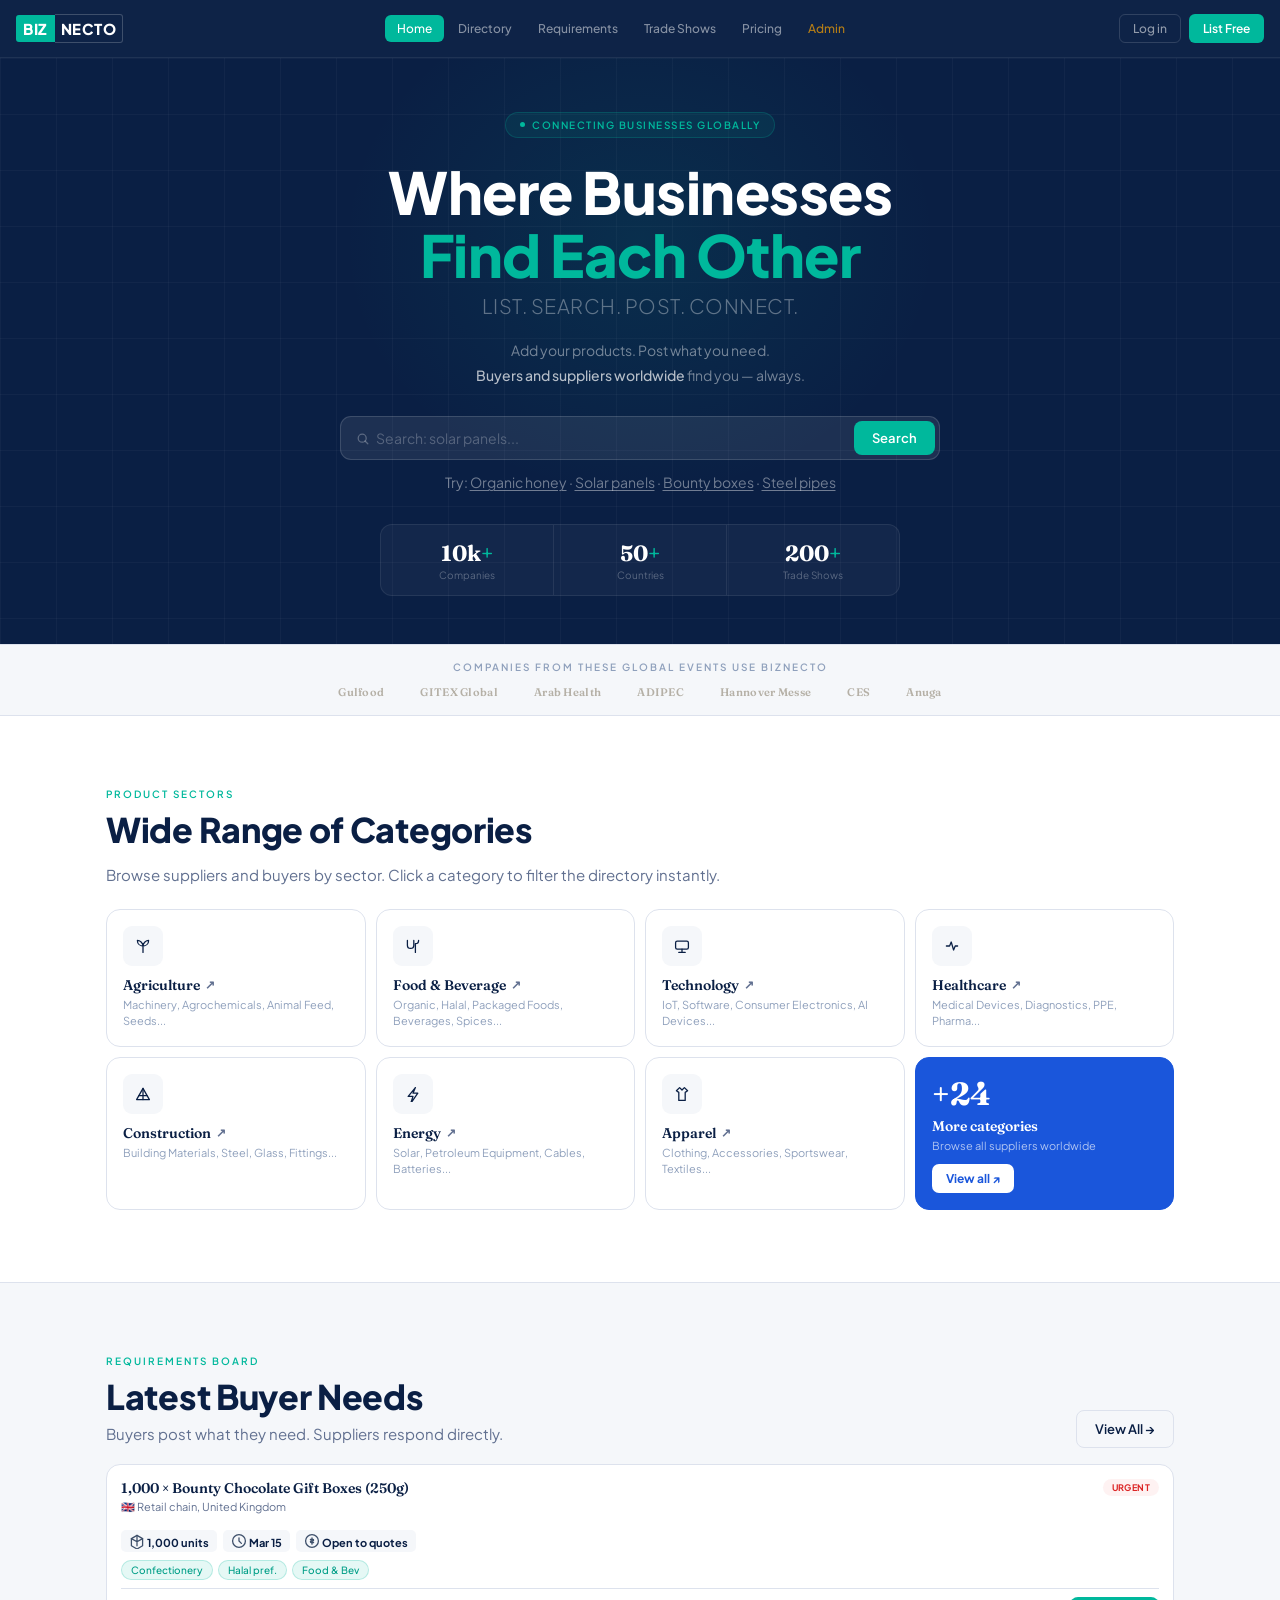
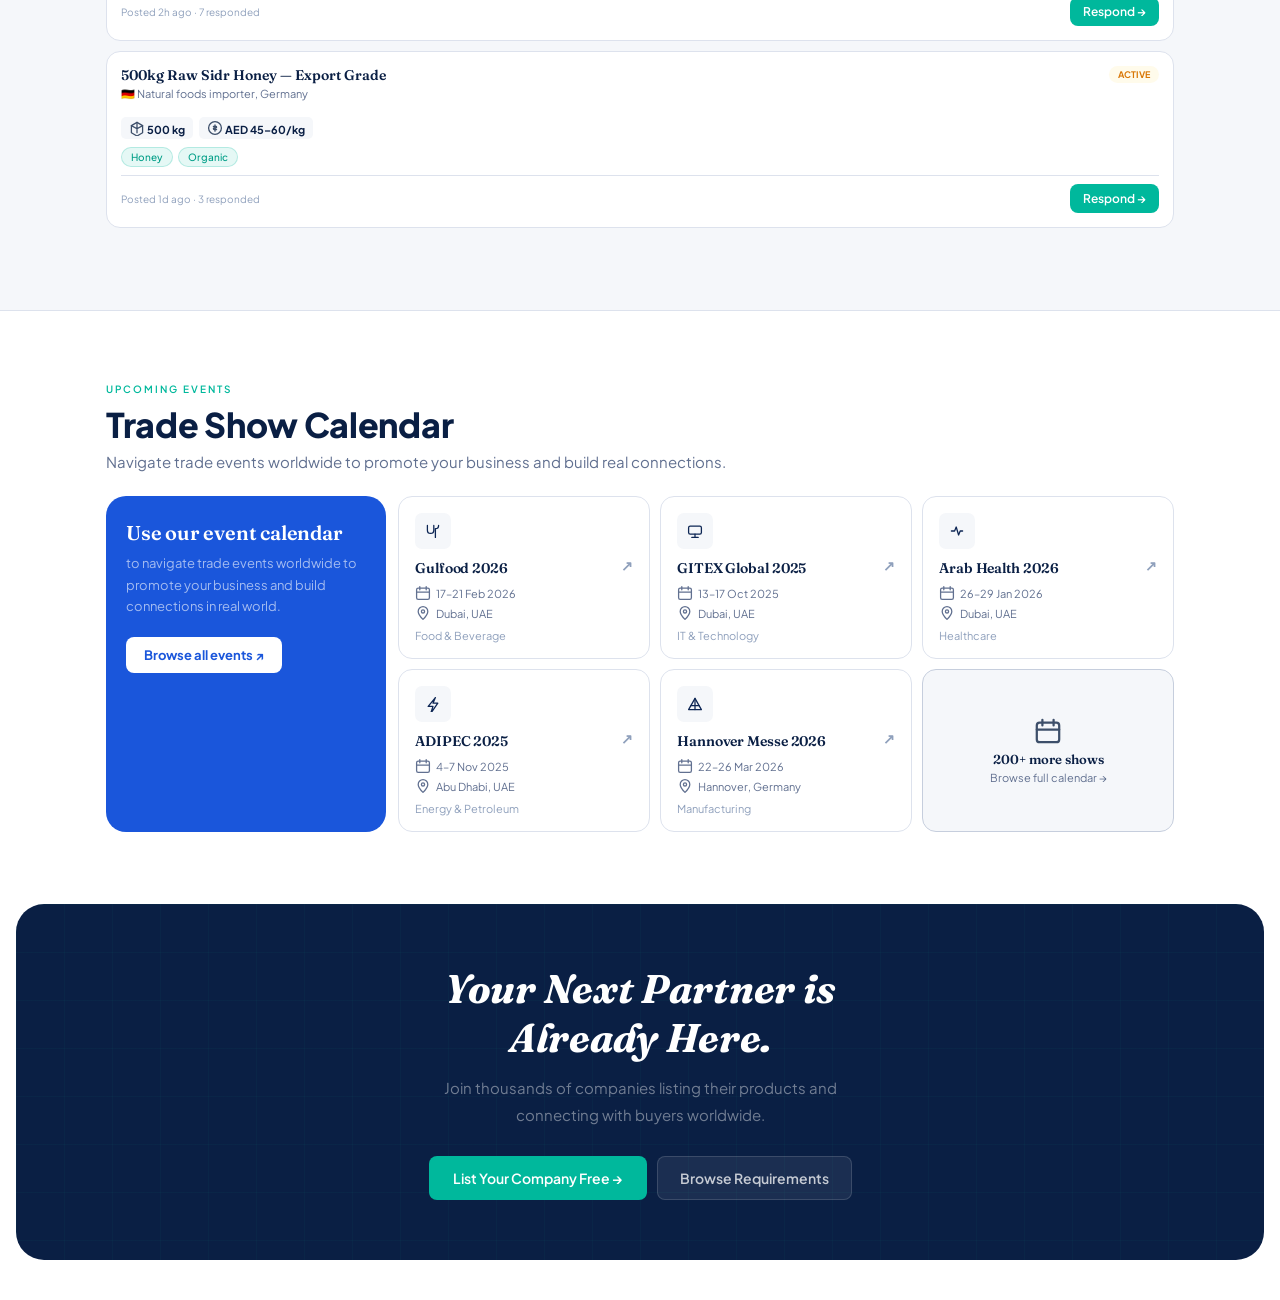
==== commit 319e9190: "feat: dedicated exhibition pages with premium design and page transitions" ====
--- a/index.html
+++ b/index.html
@@ -23,7 +23,27 @@
 }
 *{margin:0;padding:0;box-sizing:border-box;-webkit-tap-highlight-color:transparent;}
 html{scroll-behavior:smooth;}
-body{font-family:var(--fb);color:var(--body);background:#fff;overflow-x:hidden;-webkit-font-smoothing:antialiased;}
+body{font-family:var(--fb);color:var(--body);background:#fff;overflow-x:hidden;-webkit-font-smoothing:antialiased;animation:bodyFadeIn 0.35s ease both;}
+@keyframes bodyFadeIn{from{opacity:0;transform:translateY(6px)}to{opacity:1;transform:none}}
+
+/* ─── PAGE TRANSITION OVERLAY ─── */
+#page-transition{
+  position:fixed;inset:0;z-index:9999;
+  background:var(--ink);
+  display:flex;align-items:center;justify-content:center;
+  pointer-events:none;
+  opacity:0;
+  transition:opacity 0.3s cubic-bezier(0.4,0,0.2,1);
+}
+#page-transition.visible{opacity:1;pointer-events:all;}
+.pt-logo{
+  display:inline-flex;align-items:center;gap:0;
+  opacity:0;transform:scale(0.9);
+  transition:all 0.3s cubic-bezier(0.34,1.56,0.64,1) 0.1s;
+}
+#page-transition.visible .pt-logo{opacity:1;transform:scale(1);}
+.pt-biz{background:var(--teal);color:#fff;padding:6px 12px;font-family:var(--fb);font-weight:900;font-size:22px;letter-spacing:.5px;border-radius:4px 0 0 4px;line-height:1.4;}
+.pt-necto{color:#fff;font-family:var(--fb);font-weight:800;font-size:22px;letter-spacing:.5px;padding:6px 10px;border:2px solid rgba(255,255,255,0.25);border-left:none;border-radius:0 4px 4px 0;line-height:1.4;}
 
 /* ─── TYPOGRAPHY HELPERS ─── */
 .fh{font-family:var(--fh);}
@@ -564,6 +584,14 @@
 </head>
 <body>
 
+<!-- PAGE TRANSITION OVERLAY -->
+<div id="page-transition">
+  <div class="pt-logo">
+    <span class="pt-biz">BIZ</span>
+    <span class="pt-necto">NECTO</span>
+  </div>
+</div>
+
 <!-- ─── TOP NAV ─── -->
 <nav class="top-nav" id="topNav">
   <span class="tn-logo" onclick="goPage('home')" style="display:inline-flex;align-items:center;gap:0;cursor:pointer;">
@@ -1758,24 +1786,21 @@
   big5:{name:'Big 5 Global 2025',emoji:'🏗️',date:'24–27 Nov 2025',loc:'Dubai World Trade Centre, UAE',industry:'Construction',desc:"The Middle East's largest construction and building materials exhibition. Connects construction professionals with suppliers of building materials, systems, and technologies.",website:'https://big5construct.com',freq:'Annual',size:'2,500+ exhibitors · 75,000+ visitors',highlights:['Building materials & products','Structural & civil engineering','Smart building technology','MEP (mechanical, electrical, plumbing)'],suppliers:3,color:'#92400e'}
 };
 function openShow(key){
-  const d=showData[key]; if(!d)return;
-  document.getElementById('sd-emoji').textContent=d.emoji;
-  document.getElementById('sd-name').textContent=d.name;
-  document.getElementById('sd-date').textContent=d.date;
-  document.getElementById('sd-loc').textContent=d.loc;
-  document.getElementById('sd-industry').textContent=d.industry;
-  document.getElementById('sd-size').textContent=d.size;
-  document.getElementById('sd-freq').textContent=d.freq;
-  document.getElementById('sd-desc').textContent=d.desc;
-  document.getElementById('sd-website').href=d.website;
-  document.getElementById('sd-website').textContent=d.website.replace('https://','');
-  document.getElementById('sd-suppliers').textContent=d.suppliers+' companies on Biznecto';
-  document.getElementById('sd-header-bg').style.background=d.color;
-  document.getElementById('sd-highlights').innerHTML=d.highlights.map(h=>`<li style="display:flex;align-items:flex-start;gap:9px;padding:8px 0;border-bottom:1px solid rgba(255,255,255,0.08);font-size:13px;color:rgba(255,255,255,0.7);"><span style="color:var(--teal);flex-shrink:0;margin-top:1px;">✓</span>${h}</li>`).join('');
-  goPage('showdetail',null);
-}
-
-
+  navigateTo('show.html?id='+key);
+}
+
+
+
+// ─── PAGE TRANSITION ───
+function navigateTo(url){
+  const overlay=document.getElementById('page-transition');
+  overlay.classList.add('visible');
+  setTimeout(()=>{window.location.href=url;},380);
+}
+window.addEventListener('pageshow',function(e){
+  const overlay=document.getElementById('page-transition');
+  if(overlay)overlay.classList.remove('visible');
+});
 
 // ─── STATE ───
 let loggedIn = false;
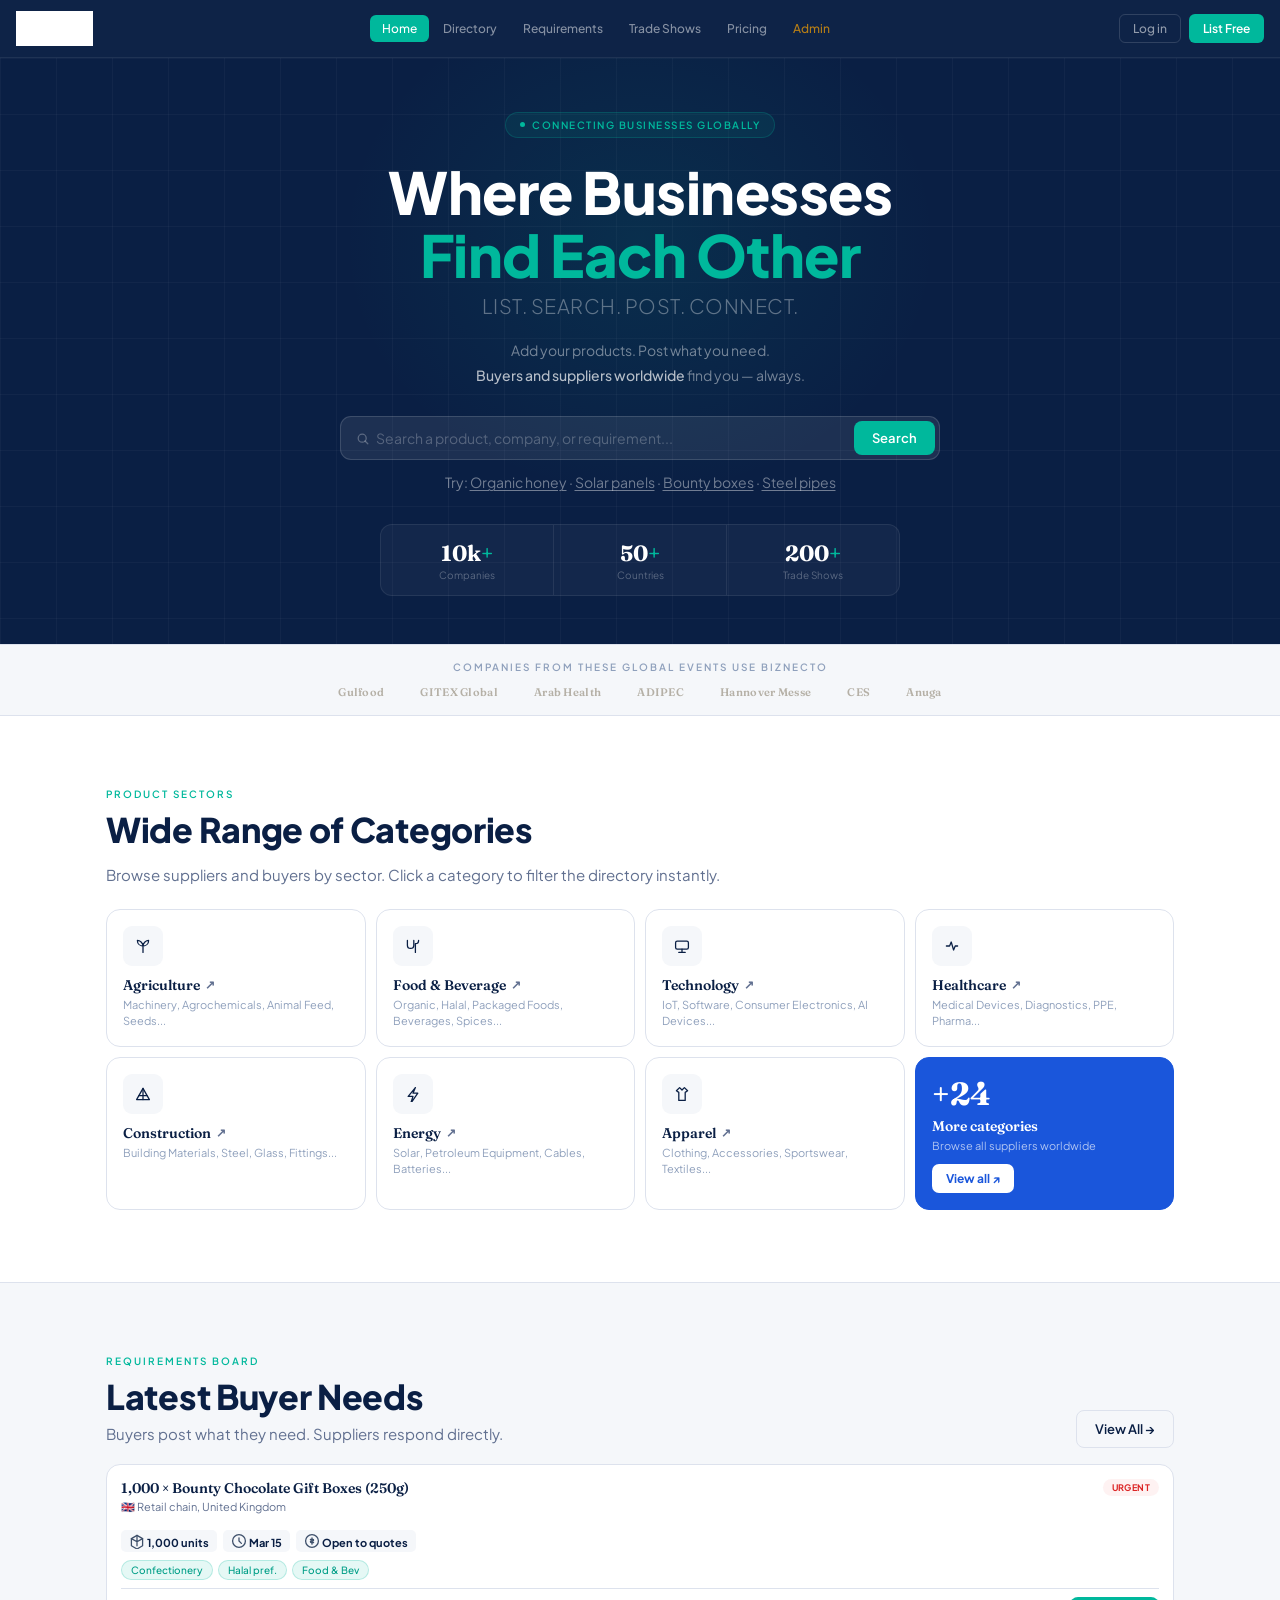
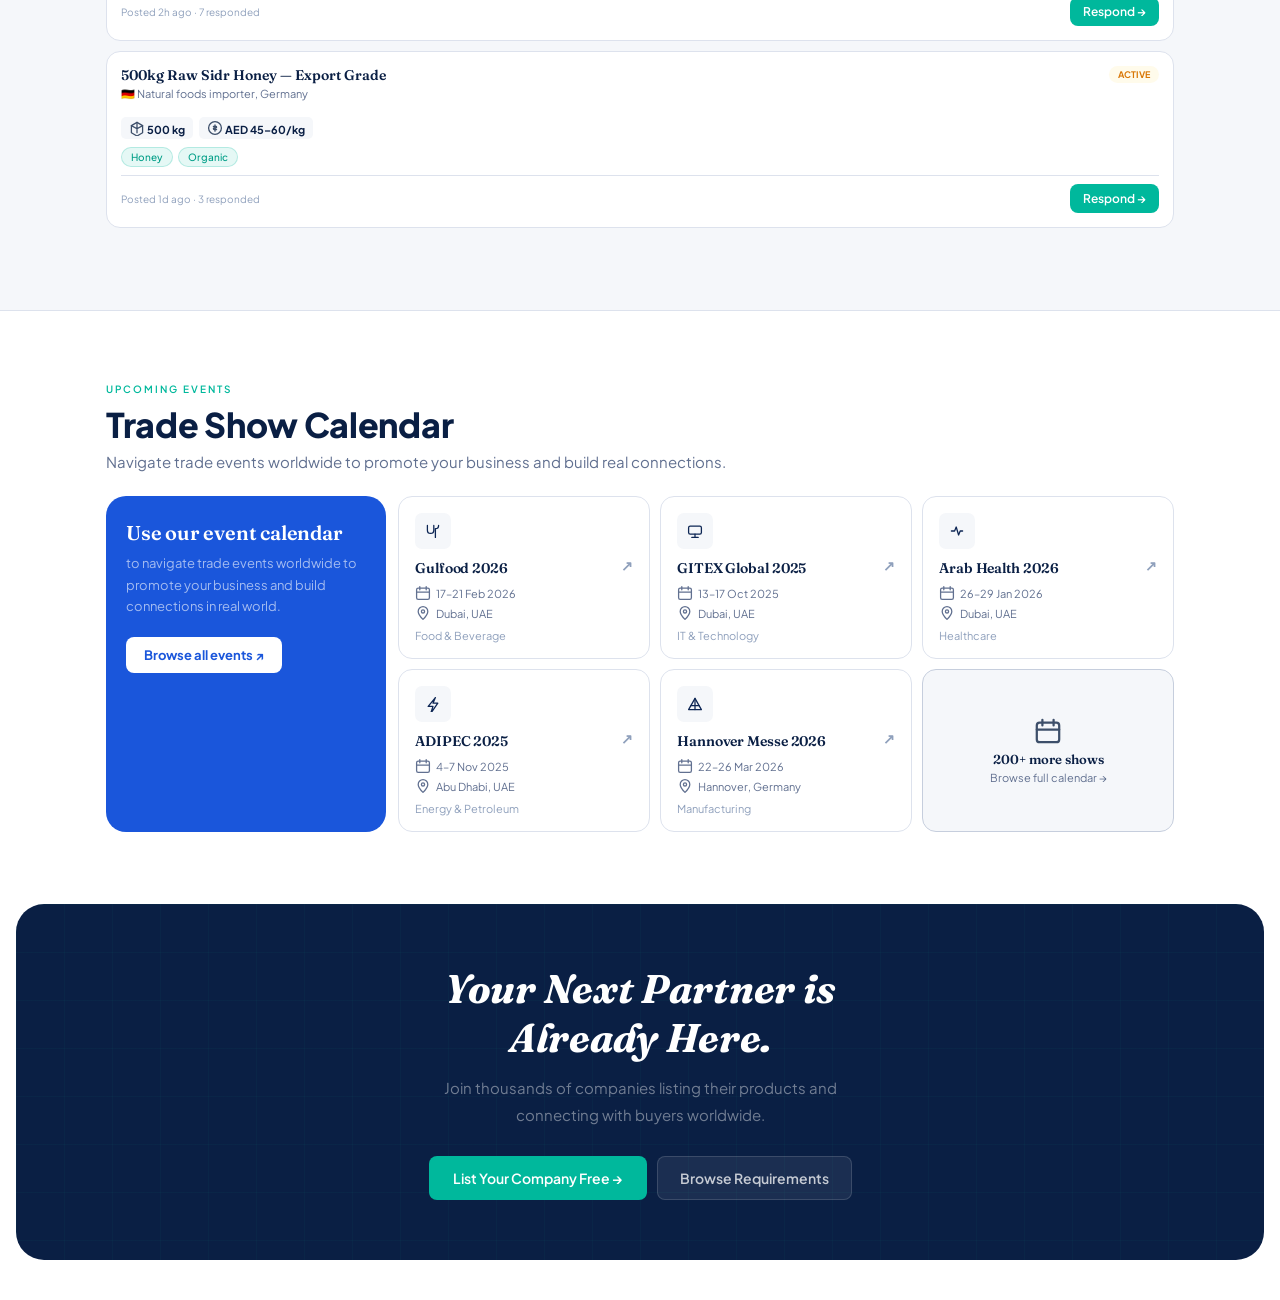
==== commit 8d48515b: "style: replace text logos with image logo" ====
--- a/index.html
+++ b/index.html
@@ -587,15 +587,14 @@
 <!-- PAGE TRANSITION OVERLAY -->
 <div id="page-transition">
   <div class="pt-logo">
-    <span class="pt-biz">BIZ</span>
-    <span class="pt-necto">NECTO</span>
+    <img src="Biznecto_Logo.png" alt="Biznecto" style="height:48px;width:auto;object-fit:contain;filter:brightness(0) invert(1);"/>
   </div>
 </div>
 
 <!-- ─── TOP NAV ─── -->
 <nav class="top-nav" id="topNav">
-  <span class="tn-logo" onclick="goPage('home')" style="display:inline-flex;align-items:center;gap:0;cursor:pointer;">
-    <span style="background:var(--teal);color:#fff;padding:3px 7px;font-family:var(--fb);font-weight:900;font-size:15px;letter-spacing:.5px;border-radius:3px 0 0 3px;line-height:1.4;">BIZ</span><span style="color:#fff;font-family:var(--fb);font-weight:800;font-size:15px;letter-spacing:.5px;padding:3px 6px;border:1.5px solid rgba(255,255,255,0.2);border-left:none;border-radius:0 3px 3px 0;line-height:1.4;">NECTO</span>
+  <span onclick="goPage('home')" style="cursor:pointer;display:inline-flex;align-items:center;">
+    <img src="Biznecto_Logo.png" alt="Biznecto" style="height:36px;width:auto;object-fit:contain;filter:brightness(0) invert(1);display:block;"/>
   </span>
   <div class="tn-tabs">
     <button class="tn-tab on" onclick="goPage('home',this)">Home</button>
@@ -1623,8 +1622,8 @@
   <div class="auth-box" style="position:relative;">
     <button class="auth-close" onclick="closeAuth()">✕</button>
     <div class="auth-top" style="background:#0a1f44;">
-      <div class="auth-logo" style="display:inline-flex;align-items:center;gap:0;margin-bottom:6px;">
-        <span style="background:var(--teal);color:#fff;padding:4px 9px;font-family:var(--fb);font-weight:900;font-size:17px;letter-spacing:.5px;border-radius:3px 0 0 3px;line-height:1.4;">BIZ</span><span style="color:#fff;font-family:var(--fb);font-weight:800;font-size:17px;letter-spacing:.5px;padding:4px 8px;border:1.5px solid rgba(255,255,255,0.25);border-left:none;border-radius:0 3px 3px 0;line-height:1.4;">NECTO</span>
+      <div style="margin-bottom:10px;">
+        <img src="Biznecto_Logo.png" alt="Biznecto" style="height:44px;width:auto;object-fit:contain;filter:brightness(0) invert(1);"/>
       </div>
       <div class="auth-tagline">CONNECTING BUSINESSES GLOBALLY</div>
     </div>
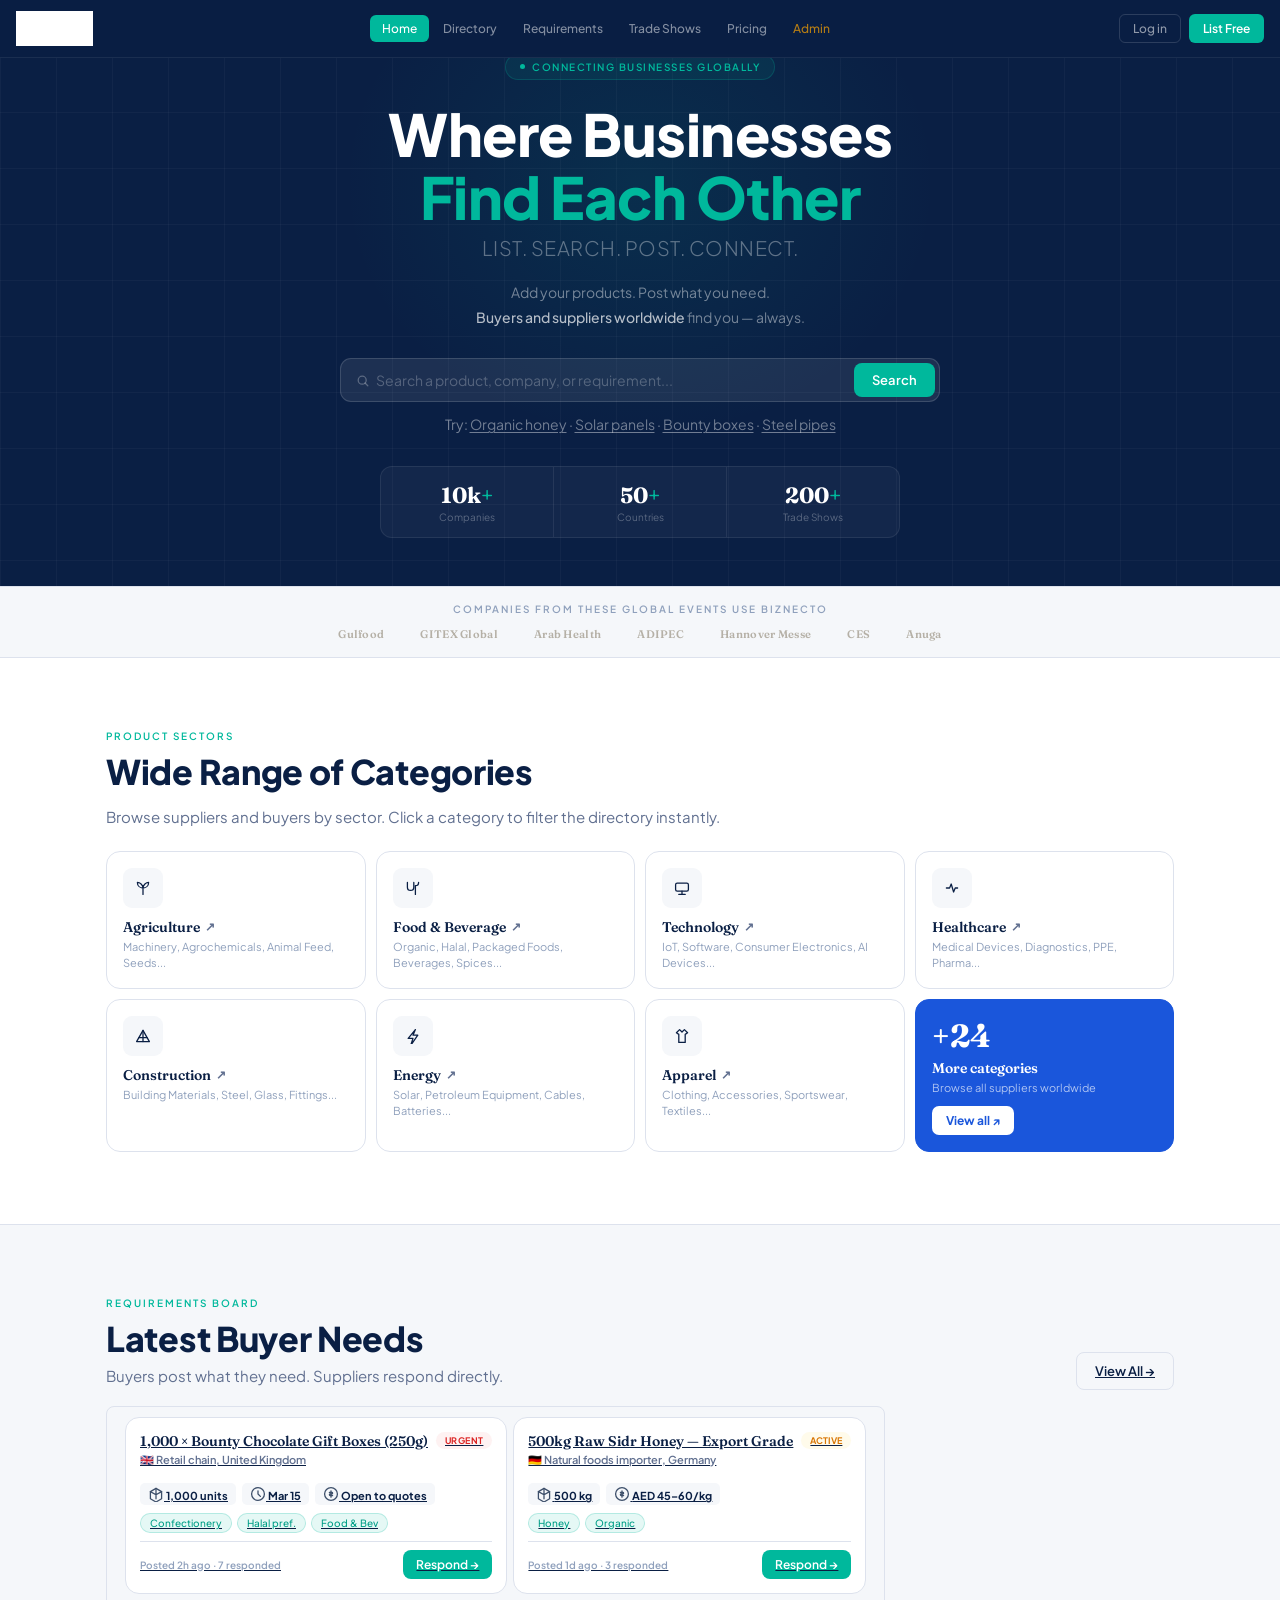
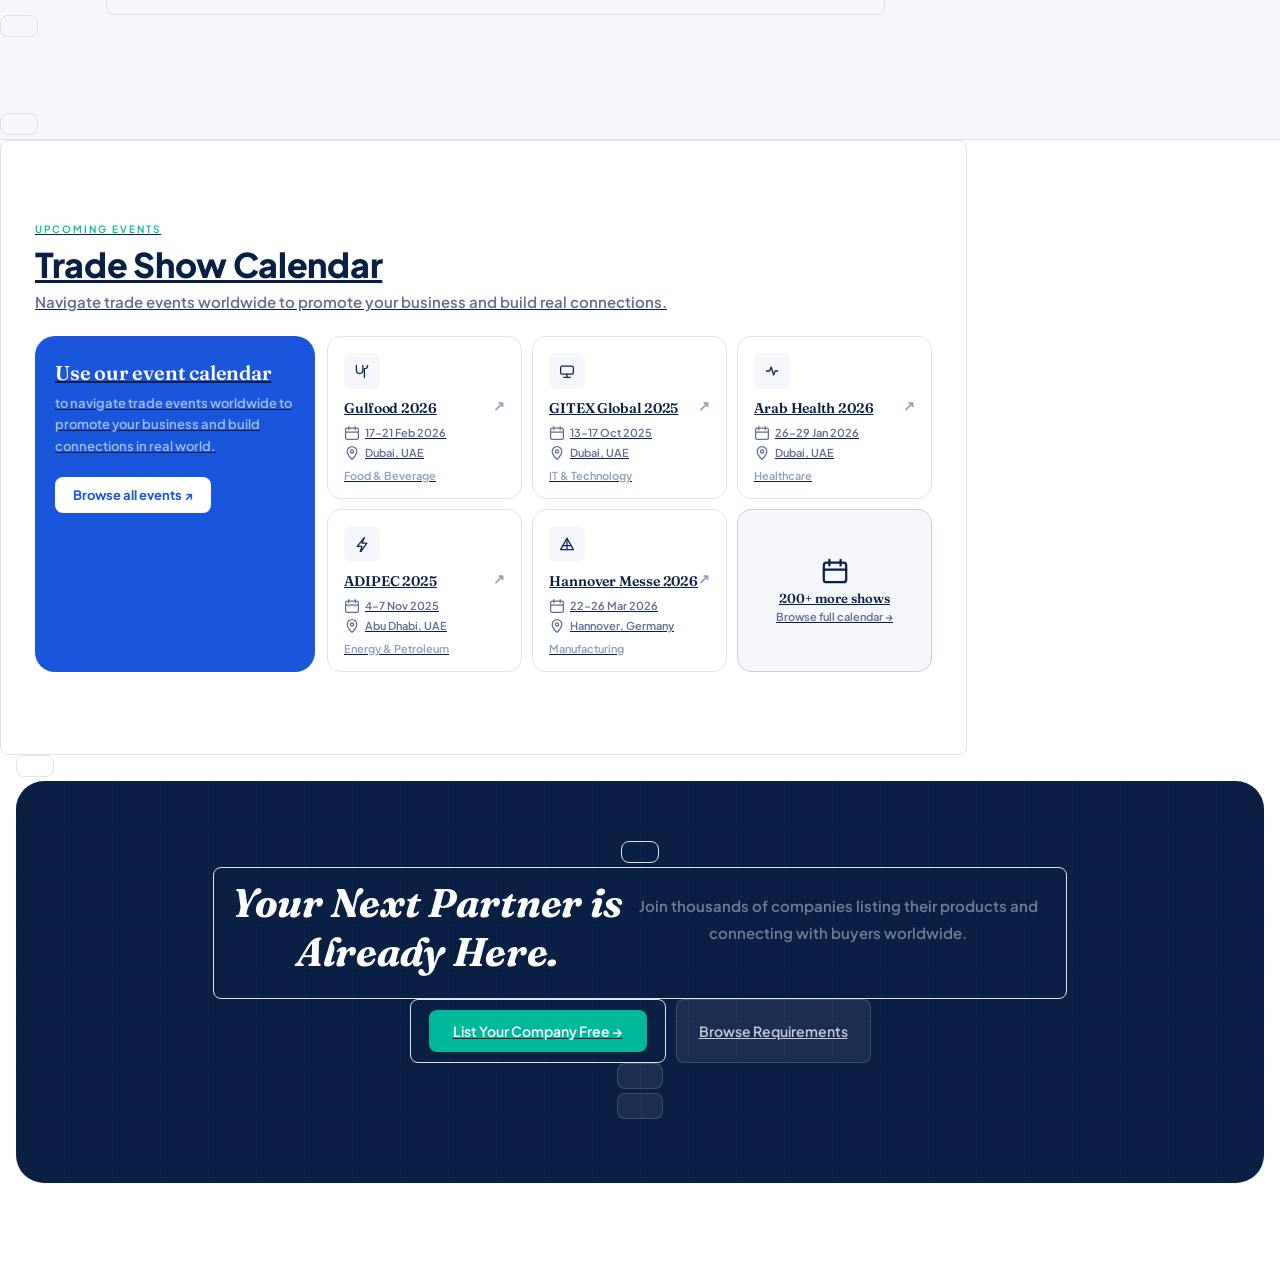
==== commit 7028dc87: "refactor: multi-page architecture rewrite" ====
--- a/index.html
+++ b/index.html
@@ -1,589 +1,15 @@
 <!DOCTYPE html>
 <html lang="en">
 <head>
-<meta charset="UTF-8"/>
-<meta name="viewport" content="width=device-width, initial-scale=1.0, maximum-scale=1.0"/>
-<title>Biznecto — CONNECTING BUSINESSES GLOBALLY</title>
-<link rel="preconnect" href="https://fonts.googleapis.com"/>
-<link rel="preconnect" href="https://fonts.gstatic.com" crossorigin/>
-<link href="https://fonts.googleapis.com/css2?family=Plus+Jakarta+Sans:ital,wght@0,300;0,400;0,500;0,600;0,700;1,400&family=Fraunces:ital,opsz,wght@0,9..144,300;0,9..144,600;0,9..144,700;1,9..144,400&display=swap" rel="stylesheet"/>
-<style>
-/* ─── TOKENS ─── */
-:root{
-  /* ── Brand Navy (from Biznecto logo #0A1F44) ── */
-  --ink:#0a1f44;--ink2:#0d2654;--ink3:#1a3a6b;
-  --teal:#00b89c;--teal-d:#009e87;--teal-gl:rgba(0,184,156,0.10);--teal-br:rgba(0,184,156,0.22);
-  --amber:#f59e0b;--coral:#ef4444;--blue:#1a56db;--purple:#7c3aed;--green:#16a34a;
-  --white:#fff;--sand:#f5f7fa;--sand2:#eaecf2;
-  --border:#dde2ed;--border2:#c6cedd;
-  --body:#3d4f6a;--muted:#617090;--hint:#8fa0bc;
-  --fh:'Fraunces',Georgia,serif;--fb:'Plus Jakarta Sans',system-ui,sans-serif;
-  --r:8px;--rm:14px;--rl:20px;--rx:28px;
-  --sh:0 2px 12px rgba(10,31,68,0.08);--shh:0 12px 40px rgba(10,31,68,0.13);
-}
-*{margin:0;padding:0;box-sizing:border-box;-webkit-tap-highlight-color:transparent;}
-html{scroll-behavior:smooth;}
-body{font-family:var(--fb);color:var(--body);background:#fff;overflow-x:hidden;-webkit-font-smoothing:antialiased;animation:bodyFadeIn 0.35s ease both;}
-@keyframes bodyFadeIn{from{opacity:0;transform:translateY(6px)}to{opacity:1;transform:none}}
-
-/* ─── PAGE TRANSITION OVERLAY ─── */
-#page-transition{
-  position:fixed;inset:0;z-index:9999;
-  background:var(--ink);
-  display:flex;align-items:center;justify-content:center;
-  pointer-events:none;
-  opacity:0;
-  transition:opacity 0.3s cubic-bezier(0.4,0,0.2,1);
-}
-#page-transition.visible{opacity:1;pointer-events:all;}
-.pt-logo{
-  display:inline-flex;align-items:center;gap:0;
-  opacity:0;transform:scale(0.9);
-  transition:all 0.3s cubic-bezier(0.34,1.56,0.64,1) 0.1s;
-}
-#page-transition.visible .pt-logo{opacity:1;transform:scale(1);}
-.pt-biz{background:var(--teal);color:#fff;padding:6px 12px;font-family:var(--fb);font-weight:900;font-size:22px;letter-spacing:.5px;border-radius:4px 0 0 4px;line-height:1.4;}
-.pt-necto{color:#fff;font-family:var(--fb);font-weight:800;font-size:22px;letter-spacing:.5px;padding:6px 10px;border:2px solid rgba(255,255,255,0.25);border-left:none;border-radius:0 4px 4px 0;line-height:1.4;}
-
-/* ─── TYPOGRAPHY HELPERS ─── */
-.fh{font-family:var(--fh);}
-.eyebrow{font-size:10px;font-weight:600;letter-spacing:2px;text-transform:uppercase;color:var(--teal);margin-bottom:10px;}
-
-/* ─── TOP NAV ─── */
-.top-nav{
-  position:fixed;top:0;left:0;right:0;z-index:300;height:58px;
-  background:rgba(10,31,68,0.98);backdrop-filter:blur(18px);
-  border-bottom:1px solid rgba(255,255,255,0.07);
-  display:flex;align-items:center;justify-content:space-between;padding:0 16px;
-}
-.tn-logo{font-family:var(--fb);font-weight:800;font-size:18px;color:#fff;text-decoration:none;cursor:pointer;letter-spacing:.5px;text-transform:uppercase;}
-.tn-logo em{color:var(--teal);font-style:normal;font-weight:800;}
-.tn-tabs{display:none;gap:2px;}
-.tn-tab{font-size:12px;font-weight:500;padding:6px 12px;border-radius:6px;cursor:pointer;color:rgba(255,255,255,0.5);border:none;background:transparent;font-family:var(--fb);white-space:nowrap;transition:all .15s;}
-.tn-tab:hover{color:#fff;background:rgba(255,255,255,0.06);}
-.tn-tab.on{background:var(--teal);color:#fff;}
-.tn-right{display:flex;align-items:center;gap:8px;}
-.tn-login{font-size:12px;font-weight:500;color:rgba(255,255,255,0.55);padding:6px 13px;border-radius:6px;border:1px solid rgba(255,255,255,0.14);cursor:pointer;font-family:var(--fb);background:transparent;transition:all .15s;}
-.tn-login:hover{color:#fff;}
-.tn-register{font-size:12px;font-weight:600;color:#fff;background:var(--teal);padding:7px 14px;border-radius:6px;cursor:pointer;font-family:var(--fb);border:none;transition:background .15s;}
-.tn-register:hover{background:var(--teal-d);}
-/* logged-in state */
-.tn-avatar{width:32px;height:32px;border-radius:50%;background:var(--teal);display:flex;align-items:center;justify-content:center;font-family:var(--fh);font-weight:700;font-size:12px;color:#fff;cursor:pointer;display:none;}
-.tn-dash-btn{font-size:12px;font-weight:600;color:#fff;background:var(--teal);padding:7px 14px;border-radius:6px;cursor:pointer;font-family:var(--fb);border:none;display:none;}
-
-/* ─── BOTTOM NAV ─── */
-.b-nav{
-  position:fixed;bottom:0;left:0;right:0;z-index:300;height:58px;
-  background:var(--ink);border-top:1px solid rgba(255,255,255,0.08);
-  display:flex;align-items:stretch;
-}
-.bn-i{flex:1;display:flex;flex-direction:column;align-items:center;justify-content:center;gap:3px;cursor:pointer;border:none;background:transparent;color:rgba(255,255,255,0.35);font-family:var(--fb);font-size:9px;font-weight:500;transition:color .15s;}
-.bn-i.on{color:var(--teal);}
-.bn-icon{width:20px;height:20px;display:flex;align-items:center;justify-content:center;}
-
-/* ─── PAGE SYSTEM ─── */
-.page{display:none;padding-top:58px;padding-bottom:62px;min-height:100vh;}
-.page.on{display:block;animation:fadeUp .22s ease;}
-@keyframes fadeUp{from{opacity:0;transform:translateY(6px)}to{opacity:1;transform:none}}
-
-/* ─── SHARED ─── */
-.inner{max-width:1100px;margin:0 auto;padding:0 16px;}
-.card{background:#fff;border:1px solid var(--border);border-radius:var(--rm);padding:18px;}
-.section{padding:clamp(40px,6vw,72px) 0;}
-.s-title{font-family:var(--fb);font-weight:800;font-size:clamp(22px,3.5vw,34px);color:var(--ink);letter-spacing:-.3px;line-height:1.15;margin-bottom:12px;}
-.s-sub{font-size:clamp(13px,1.4vw,15px);color:var(--muted);line-height:1.85;}
-.tc{text-align:center;}
-.tc .s-sub{max-width:520px;margin:0 auto;}
-.tag{font-size:10px;padding:3px 9px;border-radius:100px;background:var(--teal-gl);color:var(--teal-d);border:1px solid var(--teal-br);font-weight:500;}
-.tag-gray{background:var(--sand);color:var(--muted);border:1px solid var(--border);}
-.badge-pro{background:#dbeafe;color:var(--blue);font-size:10px;font-weight:700;padding:2px 8px;border-radius:100px;}
-.badge-prem{background:#ede9fe;color:var(--purple);font-size:10px;font-weight:700;padding:2px 8px;border-radius:100px;}
-.badge-free{background:var(--sand);color:var(--hint);font-size:10px;font-weight:600;padding:2px 8px;border-radius:100px;}
-.btn{font-family:var(--fb);font-size:13px;font-weight:600;padding:10px 18px;border-radius:8px;cursor:pointer;border:none;transition:all .15s;display:inline-flex;align-items:center;gap:6px;}
-.btn-teal{background:var(--teal);color:#fff;}
-.btn-teal:hover{background:var(--teal-d);}
-.btn-outline{background:transparent;color:var(--ink);border:1.5px solid var(--border);}
-.btn-outline:hover{border-color:var(--ink);}
-.btn-sand{background:var(--sand);color:var(--body);}
-.btn-full{width:100%;justify-content:center;}
-.btn-blue{background:var(--blue);color:#fff;}
-.btn-blue:hover{background:#1d4ed8;}
-.divider{height:1px;background:var(--border);margin:18px 0;}
-.form-group{display:flex;flex-direction:column;gap:5px;margin-bottom:14px;}
-.form-group label{font-size:10px;font-weight:600;color:var(--muted);text-transform:uppercase;letter-spacing:.8px;}
-.form-group input,.form-group select,.form-group textarea{border:1.5px solid var(--border);border-radius:9px;padding:11px 13px;font-family:var(--fb);font-size:14px;color:var(--ink);outline:none;min-height:44px;-webkit-appearance:none;transition:border-color .15s;}
-.form-group input:focus,.form-group select:focus,.form-group textarea:focus{border-color:var(--teal);}
-.form-group textarea{min-height:84px;resize:vertical;}
-.urg-hot{background:#fef2f2;color:#dc2626;font-size:9px;font-weight:700;padding:3px 9px;border-radius:100px;white-space:nowrap;text-transform:uppercase;letter-spacing:.4px;}
-.urg-act{background:#fffbeb;color:#d97706;font-size:9px;font-weight:700;padding:3px 9px;border-radius:100px;white-space:nowrap;text-transform:uppercase;}
-.urg-open{background:var(--teal-gl);color:var(--teal-d);font-size:9px;font-weight:700;padding:3px 9px;border-radius:100px;white-space:nowrap;text-transform:uppercase;}
-
-/* ═══════════════════════════
-   HERO
-═══════════════════════════ */
-.hero{background:#0a1f44;padding:52px 16px 48px;text-align:center;position:relative;overflow:hidden;}
-.hero::before{content:'';position:absolute;inset:0;background-image:linear-gradient(rgba(255,255,255,0.03) 1px,transparent 1px),linear-gradient(90deg,rgba(255,255,255,0.03) 1px,transparent 1px);background-size:56px 56px;}
-.hero-orb{position:absolute;top:-20%;left:50%;transform:translateX(-50%);width:700px;height:600px;background:radial-gradient(ellipse,rgba(0,184,156,0.1) 0%,transparent 60%);pointer-events:none;}
-.hero-pill{position:relative;display:inline-flex;align-items:center;gap:7px;font-size:10px;font-weight:600;letter-spacing:1.5px;text-transform:uppercase;color:var(--teal);background:rgba(0,184,156,0.09);padding:6px 14px;border-radius:100px;border:1px solid var(--teal-br);margin-bottom:22px;}
-.pill-dot{width:5px;height:5px;border-radius:50%;background:var(--teal);animation:pd 2.2s infinite;}
-@keyframes pd{0%,100%{opacity:1}50%{opacity:.3}}
-.hero h1{position:relative;font-family:var(--fb);font-weight:800;font-size:clamp(28px,6.5vw,58px);color:#fff;line-height:1.1;letter-spacing:-.5px;margin-bottom:6px;}
-.hero h1 span{color:var(--teal);font-style:normal;}
-.hero-sub{position:relative;font-family:var(--fb);font-weight:300;font-size:clamp(14px,2.5vw,20px);color:rgba(255,255,255,0.35);margin-bottom:20px;letter-spacing:.5px;text-transform:uppercase;}
-.hero p{position:relative;font-size:14px;color:rgba(255,255,255,0.44);line-height:1.8;margin-bottom:28px;max-width:460px;margin-left:auto;margin-right:auto;}
-.hero p strong{color:rgba(255,255,255,0.7);font-weight:500;}
-.hero-search{position:relative;display:flex;align-items:center;background:rgba(255,255,255,0.08);border:1px solid rgba(255,255,255,0.14);border-radius:11px;padding:4px 4px 4px 14px;margin-bottom:10px;}
-.hero-search input{flex:1;background:none;border:none;outline:none;font-family:var(--fb);font-size:14px;color:#fff;}
-.hero-search input::placeholder{color:rgba(255,255,255,0.25);}
-.hs-btn{background:var(--teal);color:#fff;border:none;padding:9px 18px;border-radius:8px;font-size:13px;font-weight:600;cursor:pointer;font-family:var(--fb);white-space:nowrap;}
-.hero-hints{font-size:11px;color:rgba(255,255,255,0.22);margin-bottom:40px;}
-.hero-hints span{color:rgba(255,255,255,0.42);cursor:pointer;text-decoration:underline;text-underline-offset:2px;}
-.hero-stats{display:flex;border:1px solid rgba(255,255,255,0.08);border-radius:12px;overflow:hidden;background:rgba(255,255,255,0.04);position:relative;}
-.hst{flex:1;padding:14px 10px;text-align:center;}
-.hst+.hst{border-left:1px solid rgba(255,255,255,0.08);}
-.hst-n{font-family:var(--fh);font-weight:700;font-size:22px;color:#fff;}
-.hst-n em{color:var(--teal);font-style:normal;}
-.hst-l{font-size:10px;color:rgba(255,255,255,0.3);margin-top:2px;}
-
-/* ─── TRUST STRIP ─── */
-.trust{background:var(--sand);border-top:1px solid var(--border);border-bottom:1px solid var(--border);padding:16px;}
-.trust-lbl{font-size:10px;font-weight:600;letter-spacing:2px;text-transform:uppercase;color:var(--hint);text-align:center;margin-bottom:12px;display:block;}
-.trust-logos{display:flex;gap:clamp(14px,3vw,36px);flex-wrap:wrap;justify-content:center;}
-.trust-logos span{font-family:var(--fh);font-weight:600;font-size:11px;color:#b5b0a6;letter-spacing:.3px;}
-
-/* ─── CATEGORIES GRID ─── */
-.cat-grid{display:grid;grid-template-columns:repeat(2,1fr);gap:10px;margin-top:20px;}
-.cat-card{border:1px solid var(--border);border-radius:var(--rm);padding:16px;background:#fff;cursor:pointer;transition:all .2s;}
-.cat-card:hover{border-color:var(--teal);box-shadow:var(--sh);}
-.cat-card.cta-card{background:var(--blue);border-color:var(--blue);}
-.cat-card.cta-card h4{color:#fff;}
-.cat-card.cta-card p{color:rgba(255,255,255,0.65);}
-.cat-icon-wrap{width:40px;height:40px;border-radius:9px;background:var(--sand);display:flex;align-items:center;justify-content:center;margin-bottom:10px;color:var(--ink);}
-.cat-card h4{font-family:var(--fh);font-weight:600;font-size:14px;color:var(--ink);margin-bottom:3px;display:flex;align-items:center;gap:5px;}
-.cat-card h4 .arr{font-style:normal;font-size:12px;color:var(--muted);}
-.cat-card p{font-size:11px;color:var(--hint);line-height:1.5;}
-.cat-count{font-family:var(--fh);font-weight:700;font-size:32px;color:#fff;margin-bottom:4px;}
-
-/* ─── TRADE SHOW CALENDAR ─── */
-.ts-layout{display:grid;grid-template-columns:1fr;gap:12px;margin-top:20px;}
-.ts-cta-card{background:var(--blue);border-radius:var(--rl);padding:24px 20px;display:flex;flex-direction:column;justify-content:space-between;}
-.ts-cta-card h3{font-family:var(--fh);font-weight:600;font-size:20px;color:#fff;margin-bottom:8px;letter-spacing:-.2px;}
-.ts-cta-card p{font-size:13px;color:rgba(255,255,255,0.6);margin-bottom:20px;line-height:1.65;}
-.ts-browse-btn{display:inline-flex;align-items:center;gap:7px;background:#fff;color:var(--blue);font-size:13px;font-weight:700;padding:10px 18px;border-radius:8px;cursor:pointer;border:none;font-family:var(--fb);}
-.ts-grid{display:grid;grid-template-columns:1fr;gap:10px;}
-.ts-card{background:#fff;border:1px solid var(--border);border-radius:var(--rm);padding:16px;cursor:pointer;transition:all .18s;}
-.ts-card:hover{border-color:var(--blue);box-shadow:0 4px 18px rgba(37,99,235,0.08);}
-.ts-logo{width:36px;height:36px;border-radius:7px;background:var(--sand);margin-bottom:10px;display:flex;align-items:center;justify-content:center;color:var(--ink2);}
-.ts-name{font-family:var(--fh);font-weight:600;font-size:14px;color:var(--ink);margin-bottom:8px;letter-spacing:-.1px;}
-.ts-meta{display:flex;flex-direction:column;gap:4px;margin-bottom:8px;}
-.ts-meta span{font-size:11px;color:var(--muted);display:flex;align-items:center;gap:5px;}
-.ts-category{font-size:11px;color:var(--hint);}
-.ts-arr{float:right;font-size:14px;color:var(--hint);margin-top:-2px;}
-
-/* ─── REQUIREMENTS PREVIEW ─── */
-.req-prev-card{border:1.5px solid var(--border);border-radius:var(--rm);padding:14px;background:#fff;margin-bottom:10px;cursor:pointer;transition:all .18s;}
-.req-prev-card:hover{border-color:var(--teal);box-shadow:0 4px 18px rgba(0,184,156,0.09);}
-.rpc-title{font-family:var(--fh);font-weight:600;font-size:14px;color:var(--ink);margin-bottom:3px;line-height:1.3;}
-.rpc-buyer{font-size:11px;color:var(--muted);margin-bottom:8px;}
-.rpc-dets{display:flex;flex-wrap:wrap;gap:6px;margin-bottom:8px;}
-.rpc-det{font-size:11px;background:var(--sand);color:var(--body);padding:3px 8px;border-radius:5px;}
-.rpc-det strong{color:var(--ink);}
-.rpc-foot{display:flex;align-items:center;justify-content:space-between;padding-top:8px;border-top:1px solid var(--border);}
-.rpc-post{font-size:10px;color:var(--hint);}
-
-/* ═══════════════════════════
-   DIRECTORY PAGE
-═══════════════════════════ */
-.dir-search-bar{background:var(--ink);padding:14px 16px;}
-.dsb-row{display:flex;gap:8px;margin-bottom:8px;}
-.dsb-input{flex:1;background:#fff;border:none;border-radius:9px;padding:11px 13px;font-family:var(--fb);font-size:14px;color:var(--ink);outline:none;min-height:44px;}
-.dsb-btn{background:var(--teal);color:#fff;border:none;padding:0 16px;border-radius:9px;font-size:13px;font-weight:600;cursor:pointer;font-family:var(--fb);min-height:44px;white-space:nowrap;}
-.dsb-selects{display:flex;gap:8px;}
-.dsb-sel{flex:1;background:#fff;border:none;border-radius:9px;padding:0 12px;font-family:var(--fb);font-size:12px;color:var(--muted);outline:none;min-height:40px;-webkit-appearance:none;cursor:pointer;}
-.fchips{display:flex;gap:6px;overflow-x:auto;padding:10px 16px;border-bottom:1px solid var(--border);scrollbar-width:none;}
-.fchips::-webkit-scrollbar{display:none;}
-.fchip{white-space:nowrap;font-size:11px;padding:5px 12px;border-radius:100px;border:1px solid var(--border);background:#fff;color:var(--muted);cursor:pointer;font-family:var(--fb);transition:all .15s;}
-.fchip.on{background:var(--ink);color:#fff;border-color:var(--ink);}
-.lcard{background:#fff;border:1px solid var(--border);border-radius:var(--rm);padding:16px;margin-bottom:10px;cursor:pointer;transition:all .18s;}
-.lcard:hover{border-color:var(--teal);box-shadow:0 4px 18px rgba(0,184,156,0.08);}
-.lc-top{display:flex;gap:12px;align-items:flex-start;margin-bottom:10px;}
-.lc-logo{width:46px;height:46px;border-radius:10px;display:flex;align-items:center;justify-content:center;font-family:var(--fh);font-weight:700;font-size:13px;color:#fff;flex-shrink:0;}
-.lc-meta h3{font-family:var(--fh);font-weight:600;font-size:14px;color:var(--ink);margin-bottom:2px;letter-spacing:-.1px;}
-.lc-loc{font-size:11px;color:var(--muted);margin-bottom:5px;}
-.lc-tags{display:flex;flex-wrap:wrap;gap:5px;margin-bottom:8px;}
-.lc-prods{display:flex;flex-wrap:wrap;gap:5px;margin-bottom:10px;}
-.lc-prod{font-size:10px;padding:2px 8px;border-radius:100px;background:var(--teal-gl);color:var(--teal-d);border:1px solid var(--teal-br);}
-.lc-locked-prod{font-size:10px;padding:2px 8px;border-radius:100px;background:var(--sand);color:var(--hint);filter:blur(4px);user-select:none;}
-.lc-bottom{display:flex;gap:8px;}
-.locked-row{border:1.5px dashed var(--border);border-radius:var(--rm);padding:14px;background:#fafaf9;display:flex;align-items:center;gap:12px;margin-bottom:10px;}
-.lr-blur{filter:blur(5px);user-select:none;flex:1;}
-.lr-blur h4{font-family:var(--fh);font-weight:600;font-size:13px;color:var(--ink);}
-.lr-blur p{font-size:11px;color:var(--muted);}
-.search-note{background:var(--teal-gl);border:1px solid var(--teal-br);border-radius:9px;padding:10px 13px;margin-bottom:12px;font-size:13px;color:var(--teal-d);display:flex;align-items:center;gap:7px;}
-
-/* ═══════════════════════════
-   REQUIREMENTS PAGE (FULL)
-═══════════════════════════ */
-.req-hdr{background:var(--ink);padding:22px 16px;}
-.req-hdr h1{font-family:var(--fh);font-weight:700;font-size:22px;color:#fff;letter-spacing:-.3px;margin-bottom:4px;}
-.req-hdr p{font-size:12px;color:rgba(255,255,255,0.42);margin-bottom:14px;}
-.req-hdr-actions{display:flex;gap:8px;}
-.rha-btn{font-size:12px;font-weight:500;padding:8px 13px;border-radius:7px;border:1px solid rgba(255,255,255,0.14);color:rgba(255,255,255,0.6);background:transparent;cursor:pointer;font-family:var(--fb);}
-.rha-post{background:var(--teal);color:#fff;border-color:transparent;}
-.req-card{background:#fff;border:1.5px solid var(--border);border-radius:var(--rm);padding:18px;margin-bottom:12px;cursor:pointer;transition:all .18s;}
-.req-card:hover{border-color:var(--teal);box-shadow:0 4px 18px rgba(0,184,156,0.09);}
-.rc-header{display:flex;align-items:flex-start;justify-content:space-between;gap:8px;margin-bottom:12px;}
-.rc-title{font-family:var(--fh);font-weight:600;font-size:15px;color:var(--ink);margin-bottom:4px;line-height:1.3;letter-spacing:-.1px;}
-.rc-buyer{font-size:11px;color:var(--muted);}
-.rc-body{margin-bottom:12px;}
-.rc-detail-grid{display:grid;grid-template-columns:1fr 1fr;gap:8px;margin-bottom:12px;}
-.rc-detail-item{background:var(--sand);border-radius:8px;padding:9px 12px;}
-.rc-detail-item .label{font-size:10px;font-weight:600;color:var(--hint);text-transform:uppercase;letter-spacing:.7px;margin-bottom:3px;}
-.rc-detail-item .value{font-size:13px;font-weight:600;color:var(--ink);}
-.rc-desc-box{background:var(--sand);border-radius:8px;padding:10px 12px;margin-bottom:12px;}
-.rc-desc-box .label{font-size:10px;font-weight:600;color:var(--hint);text-transform:uppercase;letter-spacing:.7px;margin-bottom:5px;}
-.rc-desc-box p{font-size:13px;color:var(--body);line-height:1.7;}
-.rc-tags{display:flex;flex-wrap:wrap;gap:5px;margin-bottom:12px;}
-/* Contact locked section */
-.rc-contact-locked{background:linear-gradient(135deg,var(--ink),var(--ink2));border-radius:10px;padding:16px;margin-bottom:12px;position:relative;overflow:hidden;}
-.rc-contact-locked::before{content:'';position:absolute;inset:0;background-image:linear-gradient(rgba(0,184,156,0.04) 1px,transparent 1px),linear-gradient(90deg,rgba(0,184,156,0.04) 1px,transparent 1px);background-size:24px 24px;}
-.rcl-inner{position:relative;display:flex;align-items:center;gap:12px;}
-.rcl-blur{filter:blur(5px);user-select:none;flex:1;}
-.rcl-blur h5{font-size:14px;font-weight:600;color:#fff;}
-.rcl-blur p{font-size:12px;color:rgba(255,255,255,0.5);}
-.rcl-lock{flex-shrink:0;text-align:center;}
-.rcl-lock .lock-icon{margin-bottom:6px;display:flex;align-items:center;justify-content:center;}
-.rcl-lock .lock-btn{background:var(--purple);color:#fff;font-size:11px;font-weight:600;padding:7px 14px;border-radius:100px;cursor:pointer;border:none;font-family:var(--fb);white-space:nowrap;}
-/* Contact visible (premium) */
-.rc-contact-visible{background:var(--teal-gl);border:1px solid var(--teal-br);border-radius:10px;padding:14px;margin-bottom:12px;}
-.rcv-row{display:flex;align-items:center;gap:10px;margin-bottom:8px;}
-.rcv-row:last-child{margin-bottom:0;}
-.rcv-icon{width:32px;height:32px;border-radius:8px;background:var(--teal);display:flex;align-items:center;justify-content:center;font-size:14px;flex-shrink:0;}
-.rcv-row h5{font-size:13px;font-weight:600;color:var(--ink);}
-.rcv-row p{font-size:11px;color:var(--muted);}
-.rc-footer{display:flex;align-items:center;justify-content:space-between;padding-top:12px;border-top:1px solid var(--border);}
-.rc-posted{font-size:10px;color:var(--hint);}
-.rc-btns{display:flex;gap:7px;}
-.rcb{font-size:12px;font-weight:600;padding:8px 14px;border-radius:7px;cursor:pointer;font-family:var(--fb);border:none;transition:all .15s;}
-.rcb-supply{background:var(--teal);color:#fff;}
-.rcb-supply:hover{background:var(--teal-d);}
-.rcb-save{background:var(--sand);color:var(--body);}
-.req-locked-card{border:1.5px dashed var(--border);border-radius:var(--rm);padding:16px;margin-bottom:12px;background:#fafaf9;position:relative;overflow:hidden;}
-.rlc-blur{filter:blur(5px);user-select:none;pointer-events:none;}
-.rlc-overlay{position:absolute;inset:0;display:flex;align-items:center;justify-content:center;background:rgba(247,245,240,0.75);backdrop-filter:blur(2px);}
-.rlc-btn{background:var(--blue);color:#fff;font-size:12px;font-weight:600;padding:9px 20px;border-radius:100px;cursor:pointer;border:none;font-family:var(--fb);}
-/* post req box */
-.post-req-box{background:var(--teal-gl);border:1px solid var(--teal-br);border-radius:var(--rm);padding:18px;text-align:center;margin-bottom:20px;}
-.post-req-box h4{font-family:var(--fh);font-weight:600;font-size:16px;color:var(--ink);margin-bottom:6px;}
-.post-req-box p{font-size:13px;color:var(--muted);margin-bottom:14px;line-height:1.6;}
-
-/* ═══════════════════════════
-   TRADE SHOWS PAGE
-═══════════════════════════ */
-.shows-hdr{background:var(--ink);padding:22px 16px;}
-.shows-hdr h1{font-family:var(--fh);font-weight:700;font-size:22px;color:#fff;margin-bottom:4px;letter-spacing:-.3px;}
-.shows-hdr p{font-size:12px;color:rgba(255,255,255,0.42);margin-bottom:12px;}
-.shows-search{display:flex;gap:8px;}
-.shows-search input{flex:1;background:#fff;border:none;border-radius:9px;padding:11px 13px;font-family:var(--fb);font-size:14px;color:var(--ink);outline:none;min-height:44px;}
-.show-full-card{background:#fff;border:1px solid var(--border);border-radius:var(--rm);padding:18px;margin-bottom:12px;cursor:pointer;transition:all .18s;}
-.show-full-card:hover{border-color:var(--blue);box-shadow:0 4px 18px rgba(37,99,235,0.08);}
-.sfc-top{display:flex;gap:12px;align-items:center;margin-bottom:12px;}
-.sfc-logo{width:46px;height:46px;border-radius:9px;background:var(--sand);display:flex;align-items:center;justify-content:center;flex-shrink:0;color:var(--ink2);}
-.sfc-meta h3{font-family:var(--fh);font-weight:600;font-size:15px;color:var(--ink);margin-bottom:2px;letter-spacing:-.1px;}
-.sfc-meta p{font-size:11px;color:var(--muted);}
-.sfc-details{display:flex;flex-wrap:wrap;gap:8px;margin-bottom:10px;}
-.sfc-det{display:flex;align-items:center;gap:6px;font-size:12px;color:var(--body);}
-.sfc-cat{font-size:11px;color:var(--muted);}
-.sfc-arr{float:right;color:var(--hint);}
-
-/* ═══════════════════════════
-   PRICING PAGE
-═══════════════════════════ */
-.pricing-cards{display:flex;flex-direction:column;gap:16px;}
-.price-card{border:1.5px solid var(--border);border-radius:var(--rl);padding:28px;position:relative;overflow:hidden;transition:all .2s;}
-.price-card.feat{border-color:var(--blue);box-shadow:0 0 0 4px rgba(37,99,235,0.07);}
-.price-card.top-plan{border-color:var(--purple);box-shadow:0 0 0 4px rgba(124,58,237,0.07);}
-.pc-badge{position:absolute;top:18px;right:18px;font-size:9px;font-weight:700;letter-spacing:.6px;text-transform:uppercase;padding:3px 10px;border-radius:100px;background:var(--blue);color:#fff;}
-.pc-icon{font-size:24px;margin-bottom:14px;height:28px;display:flex;align-items:center;color:var(--ink);}
-.pc-name{font-family:var(--fh);font-weight:700;font-size:19px;color:var(--ink);margin-bottom:5px;}
-.pc-desc{font-size:13px;color:var(--muted);line-height:1.65;margin-bottom:20px;}
-.pc-price{display:flex;align-items:flex-end;gap:3px;margin-bottom:3px;}
-.pc-curr{font-size:14px;font-weight:600;color:var(--ink);line-height:2.2;}
-.pc-amt{font-family:var(--fh);font-weight:700;font-size:42px;color:var(--ink);letter-spacing:-2px;line-height:1;}
-.pc-per{font-size:13px;color:var(--muted);line-height:2.4;}
-.pc-free{font-family:var(--fh);font-weight:700;font-size:36px;color:var(--ink);}
-.pc-note{font-size:11px;color:var(--hint);margin:4px 0 20px;}
-.pc-div{height:1px;background:var(--border);margin:18px 0;}
-.pc-feats{display:flex;flex-direction:column;gap:9px;margin-bottom:22px;}
-.pc-feat{display:flex;align-items:flex-start;gap:8px;font-size:13px;color:var(--body);line-height:1.5;}
-.pfc{color:var(--teal);font-size:13px;flex-shrink:0;margin-top:1px;}
-.pfx{color:var(--border2);font-size:13px;flex-shrink:0;margin-top:1px;}
-.pfd{color:var(--hint);}
-.pc-btn{display:block;width:100%;padding:13px;border-radius:10px;font-size:14px;font-weight:600;text-align:center;cursor:pointer;font-family:var(--fb);border:none;transition:all .18s;}
-.pcb-out{background:transparent;color:var(--ink);border:1.5px solid var(--border);}
-.pcb-out:hover{border-color:var(--ink);}
-.pcb-pro{background:var(--blue);color:#fff;}
-.pcb-prem{background:var(--purple);color:#fff;}
-
-/* ═══════════════════════════
-   AUTH MODAL
-═══════════════════════════ */
-.auth-overlay{position:fixed;inset:0;z-index:500;background:rgba(13,27,42,0.7);backdrop-filter:blur(6px);display:none;align-items:center;justify-content:center;padding:16px;}
-.auth-overlay.open{display:flex;}
-.auth-box{background:#fff;border-radius:var(--rl);width:100%;max-width:440px;overflow:hidden;animation:scaleIn .22s ease;}
-@keyframes scaleIn{from{opacity:0;transform:scale(.96)}to{opacity:1;transform:none}}
-.auth-top{background:var(--ink);padding:28px 28px 24px;text-align:center;}
-.auth-logo{font-family:var(--fh);font-weight:700;font-size:22px;color:#fff;margin-bottom:6px;}
-.auth-logo em{color:var(--teal);font-style:normal;}
-.auth-tagline{font-size:13px;color:rgba(255,255,255,0.42);}
-.auth-tabs{display:flex;border-bottom:1px solid var(--border);background:#fff;}
-.auth-tab{flex:1;padding:14px;text-align:center;font-size:14px;font-weight:600;color:var(--muted);cursor:pointer;border:none;background:transparent;font-family:var(--fb);border-bottom:2px solid transparent;transition:all .15s;}
-.auth-tab.on{color:var(--teal);border-bottom-color:var(--teal);}
-.auth-body{padding:24px 28px;}
-.auth-panel{display:none;}
-.auth-panel.on{display:block;}
-.auth-footer{font-size:12px;color:var(--muted);text-align:center;margin-top:14px;}
-.auth-footer span{color:var(--teal);cursor:pointer;font-weight:600;}
-.auth-divider{display:flex;align-items:center;gap:12px;margin:16px 0;}
-.auth-divider span{font-size:11px;color:var(--hint);}
-.auth-divider::before,.auth-divider::after{content:'';flex:1;height:1px;background:var(--border);}
-.auth-close{position:absolute;top:14px;right:14px;width:30px;height:30px;border-radius:50%;background:rgba(255,255,255,0.1);border:none;cursor:pointer;color:#fff;font-size:16px;display:flex;align-items:center;justify-content:center;}
-.auth-success{text-align:center;padding:20px 0;}
-.auth-success .success-icon{font-size:48px;margin-bottom:14px;}
-.auth-success h3{font-family:var(--fh);font-weight:600;font-size:20px;color:var(--ink);margin-bottom:8px;}
-.auth-success p{font-size:13px;color:var(--muted);line-height:1.7;}
-
-/* ═══════════════════════════
-   POST REQUIREMENT MODAL
-═══════════════════════════ */
-.modal-overlay{position:fixed;inset:0;z-index:500;background:rgba(13,27,42,0.65);backdrop-filter:blur(4px);display:none;align-items:flex-end;}
-.modal-overlay.open{display:flex;}
-.modal-sheet{background:#fff;border-radius:20px 20px 0 0;padding:22px 18px 80px;width:100%;max-height:90vh;overflow-y:auto;animation:slideUp .28s cubic-bezier(.4,0,.2,1);}
-@keyframes slideUp{from{transform:translateY(100%)}to{transform:none}}
-.msh{width:36px;height:4px;background:var(--border2);border-radius:2px;margin:0 auto 18px;}
-.ms-title{font-family:var(--fh);font-weight:700;font-size:18px;color:var(--ink);margin-bottom:4px;}
-.ms-sub{font-size:12px;color:var(--muted);margin-bottom:18px;}
-.ms-close{position:absolute;top:18px;right:16px;width:30px;height:30px;border-radius:50%;background:var(--sand);border:none;cursor:pointer;font-size:14px;}
-
-/* ═══════════════════════════
-   DASHBOARD (integrated)
-═══════════════════════════ */
-#page-dashboard{padding-bottom:0;}
-.dash-layout{display:flex;min-height:calc(100vh - 58px);}
-/* Sidebar */
-.dash-sidebar{width:220px;background:var(--ink);flex-shrink:0;position:sticky;top:58px;height:calc(100vh - 58px);overflow-y:auto;display:flex;flex-direction:column;display:none;}
-.ds-logo{padding:22px 18px 16px;border-bottom:1px solid rgba(255,255,255,0.07);}
-.ds-logo h2{font-family:var(--fb);font-weight:800;font-size:16px;color:#fff;letter-spacing:.5px;text-transform:uppercase;cursor:pointer;}
-.ds-logo h2 em{color:var(--teal);font-style:normal;}
-.ds-logo p{font-size:10px;color:rgba(255,255,255,0.3);margin-top:2px;}
-.ds-plan{margin:12px 12px 0;background:rgba(255,255,255,0.06);border-radius:8px;padding:10px 12px;}
-.ds-plan-lbl{font-size:9px;color:rgba(255,255,255,0.4);text-transform:uppercase;letter-spacing:1px;margin-bottom:4px;}
-.ds-plan-badge{display:flex;align-items:center;gap:6px;}
-.ds-plan-dot{width:7px;height:7px;border-radius:50%;background:var(--teal);}
-.ds-plan-name{font-family:var(--fh);font-weight:700;font-size:13px;color:#fff;}
-.ds-plan-up{font-size:10px;color:var(--teal);margin-top:5px;cursor:pointer;text-decoration:underline;}
-.ds-nav{padding:14px 8px;flex:1;}
-.ds-sec{font-size:9px;font-weight:600;letter-spacing:1.5px;text-transform:uppercase;color:rgba(255,255,255,0.28);padding:0 10px;margin:14px 0 5px;}
-.ds-item{display:flex;align-items:center;gap:9px;padding:9px 10px;border-radius:7px;cursor:pointer;color:rgba(255,255,255,0.5);font-size:12px;font-weight:500;transition:all .15s;margin-bottom:2px;border:none;background:transparent;width:100%;text-align:left;font-family:var(--fb);}
-.ds-item:hover{background:rgba(255,255,255,0.06);color:#fff;}
-.ds-item.on{background:rgba(0,184,156,0.15);color:var(--teal);}
-.ds-item .di-icon{width:16px;height:16px;text-align:center;flex-shrink:0;display:flex;align-items:center;justify-content:center;}
-.ds-badge{margin-left:auto;background:var(--teal);color:#fff;font-size:9px;font-weight:700;padding:1px 5px;border-radius:100px;}
-.ds-bottom{padding:12px;border-top:1px solid rgba(255,255,255,0.07);}
-.ds-user{display:flex;align-items:center;gap:9px;}
-.ds-avatar{width:32px;height:32px;border-radius:50%;background:var(--teal);display:flex;align-items:center;justify-content:center;font-family:var(--fh);font-weight:700;font-size:12px;color:#fff;flex-shrink:0;}
-.ds-user-info p{font-size:12px;font-weight:500;color:#fff;line-height:1.2;}
-.ds-user-info span{font-size:10px;color:rgba(255,255,255,0.38);}
-/* Dash main */
-.dash-main{flex:1;min-width:0;background:#eef2f7;}
-.dash-topbar{background:#fff;border-bottom:1px solid var(--border);padding:0 20px;height:52px;display:flex;align-items:center;justify-content:space-between;position:sticky;top:58px;z-index:50;}
-.dtb-left h2{font-family:var(--fh);font-weight:700;font-size:15px;color:var(--ink);letter-spacing:-.1px;}
-.dtb-left p{font-size:11px;color:var(--muted);}
-.dtb-right{display:flex;align-items:center;gap:8px;}
-.dtb-btn{background:var(--teal);color:#fff;border:none;padding:7px 14px;border-radius:7px;font-size:12px;font-weight:600;cursor:pointer;font-family:var(--fb);}
-.dtb-notif{width:34px;height:34px;border-radius:7px;border:1px solid var(--border);background:#fff;cursor:pointer;display:flex;align-items:center;justify-content:center;font-size:15px;position:relative;}
-.notif-dot{position:absolute;top:6px;right:6px;width:6px;height:6px;border-radius:50%;background:var(--coral);border:1.5px solid #fff;}
-/* Mobile dash nav */
-.dash-mob-nav{display:flex;overflow-x:auto;gap:2px;padding:10px 14px;background:#fff;border-bottom:1px solid var(--border);scrollbar-width:none;}
-.dash-mob-nav::-webkit-scrollbar{display:none;}
-.dmn-item{white-space:nowrap;font-size:11px;font-weight:500;padding:7px 13px;border-radius:100px;cursor:pointer;color:var(--muted);background:var(--sand);border:none;font-family:var(--fb);transition:all .15s;flex-shrink:0;}
-.dmn-item.on{background:var(--ink);color:#fff;}
-/* Dash content */
-.dash-content{padding:18px 16px;}
-.dview{display:none;}
-.dview.on{display:block;}
-/* stat cards */
-.dstats{display:grid;grid-template-columns:1fr 1fr;gap:10px;margin-bottom:18px;}
-.dstat{background:#fff;border:1px solid var(--border);border-radius:var(--rm);padding:14px 16px;border-left:3px solid var(--teal);}
-.dstat.amber{border-left-color:var(--amber);}
-.dstat.blue{border-left-color:var(--blue);}
-.dstat.ink{border-left-color:var(--ink);}
-.dstat-lbl{font-size:10px;color:var(--muted);font-weight:600;text-transform:uppercase;letter-spacing:.7px;margin-bottom:6px;}
-.dstat-val{font-family:var(--fh);font-weight:700;font-size:24px;color:var(--ink);line-height:1;}
-.dstat-sub{font-size:11px;color:var(--muted);margin-top:4px;}
-.dstat-sub .up{color:var(--green);}
-/* plan banner */
-.plan-banner{border-radius:var(--rm);padding:16px 18px;margin-bottom:16px;display:flex;align-items:flex-start;justify-content:space-between;gap:12px;flex-wrap:wrap;}
-.plan-banner.free{background:var(--sand);border:1.5px dashed var(--border2);}
-.plan-banner.pro{background:linear-gradient(135deg,#e8f4fd,#dbeafe);border:1.5px solid #93c5fd;}
-.plan-banner.premium{background:linear-gradient(135deg,#fffbeb,#fde68a);border:1.5px solid var(--amber);}
-.pb-badge{font-size:10px;font-weight:700;padding:2px 9px;border-radius:100px;display:inline-block;margin-bottom:5px;}
-.pb-badge.free{background:#e2e8f0;color:#475569;}
-.pb-badge.pro{background:#dbeafe;color:#1d4ed8;}
-.pb-badge.premium{background:#fef3c7;color:#92400e;}
-.pb-title{font-family:var(--fh);font-weight:600;font-size:14px;color:var(--ink);margin-bottom:3px;}
-.pb-desc{font-size:12px;color:var(--muted);line-height:1.55;}
-/* cards */
-.dcard{background:#fff;border:1px solid var(--border);border-radius:var(--rm);padding:16px;margin-bottom:14px;}
-.dcard-title{font-family:var(--fh);font-weight:600;font-size:14px;color:var(--ink);margin-bottom:14px;display:flex;align-items:center;gap:7px;}
-/* activity */
-.act-item{display:flex;gap:10px;align-items:flex-start;padding:8px 0;border-bottom:1px solid var(--sand);}
-.act-item:last-child{border-bottom:none;}
-.act-icon{width:30px;height:30px;border-radius:8px;display:flex;align-items:center;justify-content:center;font-size:14px;flex-shrink:0;}
-.act-icon.teal{background:var(--teal-gl);}
-.act-icon.blue{background:#dbeafe;}
-.act-icon.amber{background:#fef3c7;}
-.act-icon.red{background:#fee2e2;}
-.act-text{font-size:12px;color:var(--body);line-height:1.4;margin-bottom:2px;}
-.act-time{font-size:10px;color:var(--hint);}
-/* match cards */
-.match-card{background:#fff;border:1.5px solid var(--border);border-radius:var(--rm);padding:14px;margin-bottom:10px;}
-.match-card.top{border-color:var(--teal);}
-.mc-top{display:flex;gap:10px;align-items:flex-start;margin-bottom:10px;}
-.mc-score{width:44px;height:44px;border-radius:50%;background:var(--teal-gl);display:flex;flex-direction:column;align-items:center;justify-content:center;flex-shrink:0;border:2px solid var(--teal-br);}
-.mc-score .pct{font-family:var(--fh);font-weight:700;font-size:13px;color:var(--teal);}
-.mc-score .lbl{font-size:8px;color:var(--teal-d);}
-.mc-info h4{font-family:var(--fh);font-weight:600;font-size:13px;color:var(--ink);margin-bottom:3px;}
-.mc-info p{font-size:11px;color:var(--muted);}
-.mc-tags{display:flex;flex-wrap:wrap;gap:4px;margin-bottom:8px;}
-.match-blur{filter:blur(5px);user-select:none;pointer-events:none;}
-/* form grid */
-.fg{display:flex;flex-direction:column;gap:5px;margin-bottom:12px;}
-.fg label{font-size:10px;font-weight:600;color:var(--muted);text-transform:uppercase;letter-spacing:.7px;}
-.fg input,.fg select,.fg textarea{border:1.5px solid var(--border);border-radius:8px;padding:10px 12px;font-family:var(--fb);font-size:13px;color:var(--ink);outline:none;transition:border-color .15s;-webkit-appearance:none;}
-.fg input:focus,.fg select:focus,.fg textarea:focus{border-color:var(--teal);}
-.fg textarea{min-height:80px;resize:vertical;}
-/* products */
-.prod-grid{display:grid;grid-template-columns:repeat(2,1fr);gap:10px;}
-.prod-card{border:1px solid var(--border);border-radius:var(--rm);overflow:hidden;}
-.prod-img{height:64px;background:linear-gradient(135deg,var(--sand),#dde3ec);display:flex;align-items:center;justify-content:center;font-size:24px;}
-.prod-body{padding:10px 12px;}
-.prod-body h4{font-size:12px;font-weight:600;color:var(--ink);margin-bottom:2px;}
-.prod-body p{font-size:11px;color:var(--muted);}
-.prod-add{border:2px dashed var(--border2);border-radius:var(--rm);height:130px;display:flex;flex-direction:column;align-items:center;justify-content:center;gap:6px;cursor:pointer;transition:all .2s;}
-.prod-add:hover{border-color:var(--teal);background:var(--teal-gl);}
-.prod-locked{border:2px dashed var(--border);border-radius:var(--rm);height:130px;display:flex;flex-direction:column;align-items:center;justify-content:center;gap:5px;opacity:.5;}
-/* product rows (new detailed list) */
-.prod-row{display:flex;gap:14px;align-items:flex-start;padding:14px 0;border-bottom:1px solid var(--border);}
-.prod-row:last-child{border-bottom:none;}
-.pr-emoji{font-size:28px;flex-shrink:0;width:42px;height:42px;background:var(--sand);border-radius:10px;display:flex;align-items:center;justify-content:center;}
-.pr-info{flex:1;min-width:0;}
-.pr-name{font-family:var(--fh);font-weight:600;font-size:14px;color:var(--ink);margin-bottom:6px;letter-spacing:-.1px;}
-.pr-meta{display:flex;flex-wrap:wrap;gap:5px;margin-bottom:7px;}
-.pr-chip{font-size:11px;padding:3px 9px;border-radius:100px;background:var(--sand);color:var(--body);border:1px solid var(--border);}
-.pr-cert{font-size:11px;padding:3px 9px;border-radius:100px;background:var(--teal-gl);color:var(--teal-d);border:1px solid var(--teal-br);}
-.pr-desc{font-size:12px;color:var(--muted);line-height:1.65;}
-.pr-actions{display:flex;flex-direction:column;gap:6px;flex-shrink:0;}
-.pr-edit-btn{font-size:11px;font-weight:600;padding:7px 12px;border-radius:7px;border:1.5px solid var(--border);background:#fff;color:var(--ink);cursor:pointer;font-family:var(--fb);white-space:nowrap;transition:all .15s;}
-.pr-edit-btn:hover{border-color:var(--teal);color:var(--teal);}
-.pr-del-btn{font-size:11px;padding:7px 10px;border-radius:7px;border:1px solid #fca5a5;background:#fee2e2;color:var(--coral);cursor:pointer;font-family:var(--fb);transition:all .15s;}
-.pr-del-btn:hover{background:#fecaca;}
-/* product edit modal */
-.prod-modal-overlay{position:fixed;inset:0;z-index:600;background:rgba(13,27,42,0.65);backdrop-filter:blur(4px);display:none;align-items:flex-end;}
-.prod-modal-overlay.open{display:flex;}
-.prod-modal-sheet{background:#fff;border-radius:20px 20px 0 0;padding:22px 18px 80px;width:100%;max-height:92vh;overflow-y:auto;animation:slideUp .28s cubic-bezier(.4,0,.2,1);position:relative;}
-/* product search result cards */
-.prod-result-card{background:#fff;border:1.5px solid var(--border);border-radius:var(--rm);overflow:hidden;margin-bottom:12px;transition:all .18s;}
-.prod-result-card:hover{border-color:var(--teal);box-shadow:0 4px 20px rgba(0,184,156,0.1);}
-.prc-product-block{padding:16px 16px 12px;display:flex;gap:14px;align-items:flex-start;}
-.prc-emoji{font-size:32px;width:50px;height:50px;background:var(--sand);border-radius:12px;display:flex;align-items:center;justify-content:center;flex-shrink:0;}
-.prc-product-info{flex:1;}
-.prc-product-name{font-family:var(--fh);font-weight:700;font-size:16px;color:var(--ink);margin-bottom:8px;letter-spacing:-.2px;line-height:1.25;}
-.prc-product-meta{display:flex;flex-wrap:wrap;gap:5px;margin-bottom:8px;}
-.prc-meta-chip{font-size:11px;padding:4px 10px;border-radius:100px;background:var(--sand);color:var(--body);border:1px solid var(--border);}
-.prc-product-desc{font-size:13px;color:var(--muted);line-height:1.7;}
-.prc-divider{height:1px;background:var(--border);margin:0 16px;}
-.prc-supplier-block{padding:12px 16px 16px;}
-/* visibility table */
-.vis-table{width:100%;border-collapse:collapse;font-size:12px;}
-.vis-table th{font-size:10px;font-weight:600;color:var(--muted);text-transform:uppercase;letter-spacing:.6px;padding:8px 12px;background:var(--sand);border-bottom:1px solid var(--border);text-align:left;}
-.vis-table th:not(:first-child){text-align:center;}
-.vis-table td{padding:10px 12px;border-bottom:1px solid var(--border);}
-.vis-table td:not(:first-child){text-align:center;}
-.vis-table tr:last-child td{border-bottom:none;}
-.vt-hl{background:rgba(0,184,156,0.04);}
-.vtick{color:var(--green);}
-.vcross{color:var(--hint);}
-/* toggle */
-.toggle-row{display:flex;align-items:center;justify-content:space-between;padding:12px 0;border-bottom:1px solid var(--sand);}
-.toggle-row:last-child{border-bottom:none;}
-.toggle-info p{font-size:13px;font-weight:500;color:var(--ink);}
-.toggle-info span{font-size:11px;color:var(--muted);}
-.toggle{width:40px;height:22px;border-radius:11px;background:var(--border2);position:relative;cursor:pointer;transition:background .2s;flex-shrink:0;}
-.toggle.on{background:var(--teal);}
-.toggle::after{content:'';position:absolute;width:16px;height:16px;border-radius:50%;background:#fff;top:3px;left:3px;transition:transform .2s;box-shadow:0 1px 3px rgba(0,0,0,0.2);}
-.toggle.on::after{transform:translateX(18px);}
-/* plans */
-.plans-grid{display:flex;flex-direction:column;gap:12px;}
-.plan-opt{background:#fff;border:2px solid var(--border);border-radius:var(--rl);padding:20px;position:relative;}
-.plan-opt.pop{border-color:var(--teal);}
-.plan-opt.curr{border-color:var(--ink);}
-.pop-lbl{position:absolute;top:-10px;left:50%;transform:translateX(-50%);background:var(--teal);color:#fff;font-size:10px;font-weight:600;padding:2px 12px;border-radius:100px;white-space:nowrap;}
-.curr-lbl{position:absolute;top:-10px;left:50%;transform:translateX(-50%);background:var(--ink);color:#fff;font-size:10px;font-weight:600;padding:2px 12px;border-radius:100px;white-space:nowrap;}
-.po-tier{font-size:10px;font-weight:600;text-transform:uppercase;letter-spacing:1px;color:var(--muted);margin-bottom:6px;}
-.po-price{font-family:var(--fh);font-weight:700;font-size:28px;color:var(--ink);margin-bottom:3px;}
-.po-price span{font-size:12px;font-weight:400;color:var(--muted);}
-.po-desc{font-size:12px;color:var(--muted);margin-bottom:14px;padding-bottom:14px;border-bottom:1px solid var(--border);line-height:1.5;}
-.po-feats{list-style:none;margin-bottom:16px;}
-.po-feats li{font-size:12px;padding:5px 0;border-bottom:1px solid var(--sand);display:flex;gap:7px;line-height:1.4;}
-.po-feats .ck{color:var(--teal);flex-shrink:0;}
-.po-feats .cx{color:var(--border2);flex-shrink:0;}
-.po-btn{width:100%;padding:10px;border-radius:7px;font-size:13px;font-weight:600;cursor:pointer;font-family:var(--fb);border:none;}
-.po-btn-teal{background:var(--teal);color:#fff;}
-.po-btn-navy{background:var(--ink);color:#fff;}
-.po-btn-curr{background:var(--sand);color:var(--muted);cursor:default;}
-/* toast */
-.toast{position:fixed;bottom:80px;left:50%;transform:translateX(-50%) translateY(10px);background:var(--ink);color:#fff;padding:10px 18px;border-radius:8px;font-size:13px;font-weight:500;z-index:600;opacity:0;transition:all .3s;pointer-events:none;white-space:nowrap;}
-.toast.show{opacity:1;transform:translateX(-50%) translateY(0);}
-
-/* ─── RESPONSIVE ─── */
-@media(min-width:640px){.cat-grid{grid-template-columns:repeat(4,1fr);}.ts-grid{grid-template-columns:repeat(2,1fr);}.dstats{grid-template-columns:repeat(4,1fr);}.prod-grid{grid-template-columns:repeat(3,1fr);}.plans-grid{flex-direction:row;}}
-@media(min-width:768px){.tn-tabs{display:flex;}.b-nav{display:none;}.page{padding-bottom:0;}.dash-sidebar{display:flex;}.dash-mob-nav{display:none;}.pricing-cards{flex-direction:row;}.ts-grid{grid-template-columns:repeat(3,1fr);}.ts-layout{grid-template-columns:280px 1fr;}.rc-detail-grid{grid-template-columns:repeat(4,1fr);}}
-@media(min-width:1024px){.cat-grid{grid-template-columns:repeat(4,1fr);}}
-
-/* product search contact */
-.prc-contact-row{background:var(--sand);border-radius:9px;padding:10px 14px;display:flex;align-items:center;justify-content:space-between;gap:10px;flex-wrap:wrap;margin-top:8px;}
-.pcr-blur{font-size:12px;color:var(--hint);filter:blur(4px);user-select:none;flex:1;min-width:0;}
-.pcr-lock-btn{font-size:11px;font-weight:600;color:#fff;background:var(--purple);border:none;padding:7px 14px;border-radius:100px;cursor:pointer;font-family:var(--fb);white-space:nowrap;flex-shrink:0;}
-.pcr-lock-btn:hover{background:#6d28d9;}
-/* admin */
-.adm-tab{font-size:12px;font-weight:500;padding:11px 14px;border:none;background:transparent;cursor:pointer;color:var(--muted);font-family:var(--fb);white-space:nowrap;border-bottom:2px solid transparent;transition:all .15s;flex-shrink:0;}
-.adm-tab:hover{color:var(--ink);}
-.adm-tab.on{color:var(--purple);border-bottom-color:var(--purple);}
-.adm-view{display:none;}
-.adm-view.on{display:block;}
-.adm-card{background:#fff;border:1px solid var(--border);border-radius:var(--rm);padding:16px;margin-bottom:14px;}
-.adm-card-title{font-family:var(--fh);font-weight:600;font-size:14px;color:var(--ink);margin-bottom:14px;}
-.adm-stat{background:#fff;border:1px solid var(--border);border-radius:var(--rm);padding:14px 16px;border-left:3px solid var(--teal);}
-.adm-stat-lbl{font-size:10px;font-weight:600;text-transform:uppercase;letter-spacing:.7px;color:var(--muted);margin-bottom:6px;}
-.adm-stat-val{font-family:var(--fh);font-weight:700;font-size:22px;color:var(--ink);line-height:1;}
-.adm-stat-sub{font-size:11px;color:var(--muted);margin-top:4px;}
-.adm-activity-row{display:flex;align-items:center;gap:10px;padding:10px 0;border-bottom:1px solid var(--sand);font-size:12px;flex-wrap:wrap;}
-.adm-activity-row:last-child{border-bottom:none;}
-.adm-act-badge{font-size:10px;font-weight:700;padding:3px 9px;border-radius:100px;white-space:nowrap;flex-shrink:0;}
-.adm-table{width:100%;border-collapse:collapse;font-size:12px;}
-.adm-table th{font-size:10px;font-weight:600;color:var(--muted);text-transform:uppercase;letter-spacing:.6px;padding:9px 12px;background:var(--sand);border-bottom:1px solid var(--border);text-align:left;white-space:nowrap;}
-.adm-table td{padding:10px 12px;border-bottom:1px solid var(--border);vertical-align:middle;}
-.adm-table tr:last-child td{border-bottom:none;}
-.adm-table tr:hover td{background:#fafaf9;}
-.adm-act-btn{font-size:11px;font-weight:600;padding:5px 10px;border-radius:6px;border:1px solid var(--border);background:#fff;color:var(--body);cursor:pointer;font-family:var(--fb);}
-.adm-act-btn:hover{border-color:var(--teal);color:var(--teal);}
-.adm-toggle-row{display:flex;align-items:center;justify-content:space-between;padding:12px 0;border-bottom:1px solid var(--sand);gap:12px;}
-.adm-toggle-row:last-child{border-bottom:none;}
-</style>
+  <meta charset="UTF-8"/>
+  <meta name="viewport" content="width=device-width, initial-scale=1.0, maximum-scale=1.0"/>
+  <title>Biznecto — Home</title>
+  <link rel="preconnect" href="https://fonts.googleapis.com"/>
+  <link rel="preconnect" href="https://fonts.gstatic.com" crossorigin/>
+  <link href="https://fonts.googleapis.com/css2?family=Plus+Jakarta+Sans:ital,wght@0,300;0,400;0,500;0,600;0,700;1,400&family=Fraunces:ital,opsz,wght@0,9..144,300;0,9..144,600;0,9..144,700;1,9..144,400&display=swap" rel="stylesheet"/>
+  <link rel="stylesheet" href="css/styles.css"/>
 </head>
 <body>
-
 <!-- PAGE TRANSITION OVERLAY -->
 <div id="page-transition">
   <div class="pt-logo">
@@ -591,41 +17,48 @@
   </div>
 </div>
 
+
 <!-- ─── TOP NAV ─── -->
 <nav class="top-nav" id="topNav">
-  <span onclick="goPage('home')" style="cursor:pointer;display:inline-flex;align-items:center;">
+  <a class="tn-logo" href="index.html" style="text-decoration:none; display:inline-flex; align-items:center;">
     <img src="Biznecto_Logo.png" alt="Biznecto" style="height:36px;width:auto;object-fit:contain;filter:brightness(0) invert(1);display:block;"/>
-  </span>
+  </a>
   <div class="tn-tabs">
-    <button class="tn-tab on" onclick="goPage('home',this)">Home</button>
-    <button class="tn-tab" onclick="goPage('directory',this)">Directory</button>
-    <button class="tn-tab" onclick="goPage('requirements',this)">Requirements</button>
-    <button class="tn-tab" onclick="goPage('tradeshows',this)">Trade Shows</button>
-    <button class="tn-tab" onclick="goPage('pricing',this)">Pricing</button>
-    <button class="tn-tab" onclick="goPage('admin',this)" style="color:rgba(255,165,0,0.7);" title="Admin">Admin</button>
+    <a class="tn-tab on" href="index.html" style="text-decoration:none; display:inline-block;">Home</a>
+    <a class="tn-tab " href="directory.html" style="text-decoration:none; display:inline-block;">Directory</a>
+    <a class="tn-tab " href="requirements.html" style="text-decoration:none; display:inline-block;">Requirements</a>
+    <a class="tn-tab " href="trade-shows.html" style="text-decoration:none; display:inline-block;">Trade Shows</a>
+    <a class="tn-tab " href="pricing.html" style="text-decoration:none; display:inline-block;">Pricing</a>
+    <a class="tn-tab " href="admin.html" style="text-decoration:none; color:rgba(255,165,0,0.7); display:inline-block;" title="Admin">Admin</a>
   </div>
   <div class="tn-right">
-    <button class="tn-login" id="loginBtn" onclick="openAuth('login')">Log in</button>
-    <button class="tn-register" id="registerBtn" onclick="openAuth('register')">List Free</button>
-    <div class="tn-avatar" id="tnAvatar">AG</div>
-    <button class="tn-dash-btn" id="dashBtn" onclick="goPage('dashboard',null)">Dashboard →</button>
+    <a class="tn-login" id="loginBtn" href="auth.html?tab=login" style="text-decoration:none;">Log in</a>
+    <a class="tn-register" id="registerBtn" href="auth.html?tab=register" style="text-decoration:none;">List Free</a>
+    <div class="tn-avatar" id="tnAvatar" onclick="window.location.href='dashboard.html'" style="cursor:pointer; display:none;">AG</div>
+    <a class="tn-dash-btn" id="dashBtn" href="dashboard.html" style="text-decoration:none; display:none;">Dashboard →</a>
   </div>
 </nav>
 
 <!-- ─── BOTTOM NAV ─── -->
 <nav class="b-nav">
-  <button class="bn-i on" onclick="goPage('home',this)" data-p="home"><span class="bn-icon"><svg xmlns="http://www.w3.org/2000/svg" viewBox="0 0 20 20" width="16" height="16" stroke="currentColor" stroke-width="1.6" stroke-linecap="round" stroke-linejoin="round" fill="none"  style="display:inline-block;vertical-align:-2px;flex-shrink:0;"><path d="M3 9.5L10 3l7 6.5V17H13v-4H7v4H3V9.5z"/></svg></span>Home</button>
-  <button class="bn-i" onclick="goPage('directory',this)" data-p="directory"><span class="bn-icon"><svg xmlns="http://www.w3.org/2000/svg" viewBox="0 0 20 20" width="16" height="16" stroke="currentColor" stroke-width="1.6" stroke-linecap="round" stroke-linejoin="round" fill="none"  style="display:inline-block;vertical-align:-2px;flex-shrink:0;"><circle cx="9" cy="9" r="5"/><path d="M16 16l-3.5-3.5"/></svg></span>Directory</button>
-  <button class="bn-i" onclick="goPage('requirements',this)" data-p="requirements"><span class="bn-icon"><svg xmlns="http://www.w3.org/2000/svg" viewBox="0 0 20 20" width="16" height="16" stroke="currentColor" stroke-width="1.6" stroke-linecap="round" stroke-linejoin="round" fill="none"  style="display:inline-block;vertical-align:-2px;flex-shrink:0;"><path d="M14 3H6a2 2 0 00-2 2v12a2 2 0 002 2h8a2 2 0 002-2V5a2 2 0 00-2-2z"/><path d="M7 8h6M7 12h4"/></svg></span>Needs</button>
-  <button class="bn-i" onclick="goPage('tradeshows',this)" data-p="tradeshows"><span class="bn-icon"><svg xmlns="http://www.w3.org/2000/svg" viewBox="0 0 20 20" width="16" height="16" stroke="currentColor" stroke-width="1.6" stroke-linecap="round" stroke-linejoin="round" fill="none"  style="display:inline-block;vertical-align:-2px;flex-shrink:0;"><rect x="2" y="4" width="16" height="14" rx="2"/><path d="M6 2v4M14 2v4M2 9h16"/></svg></span>Shows</button>
-  <button class="bn-i" onclick="goPage('pricing',this)" data-p="pricing"><span class="bn-icon"><svg xmlns="http://www.w3.org/2000/svg" viewBox="0 0 20 20" width="16" height="16" stroke="currentColor" stroke-width="1.6" stroke-linecap="round" stroke-linejoin="round" fill="none"  style="display:inline-block;vertical-align:-2px;flex-shrink:0;"><rect x="2" y="5" width="16" height="12" rx="1.5"/><path d="M6 5V3.5A1.5 1.5 0 017.5 2h5A1.5 1.5 0 0114 3.5V5"/></svg></span>Plans</button>
+  <a class="bn-i on" href="index.html" style="text-decoration:none;">
+    <span class="bn-icon"><svg xmlns="http://www.w3.org/2000/svg" viewBox="0 0 20 20" width="16" height="16" stroke="currentColor" stroke-width="1.6" stroke-linecap="round" stroke-linejoin="round" fill="none" style="display:inline-block;vertical-align:-2px;flex-shrink:0;"><path d="M3 9.5L10 3l7 6.5V17H13v-4H7v4H3V9.5z"/></svg></span>Home
+  </a>
+  <a class="bn-i " href="directory.html" style="text-decoration:none;">
+    <span class="bn-icon"><svg xmlns="http://www.w3.org/2000/svg" viewBox="0 0 20 20" width="16" height="16" stroke="currentColor" stroke-width="1.6" stroke-linecap="round" stroke-linejoin="round" fill="none" style="display:inline-block;vertical-align:-2px;flex-shrink:0;"><circle cx="9" cy="9" r="5"/><path d="M16 16l-3.5-3.5"/></svg></span>Directory
+  </a>
+  <a class="bn-i " href="requirements.html" style="text-decoration:none;">
+    <span class="bn-icon"><svg xmlns="http://www.w3.org/2000/svg" viewBox="0 0 20 20" width="16" height="16" stroke="currentColor" stroke-width="1.6" stroke-linecap="round" stroke-linejoin="round" fill="none" style="display:inline-block;vertical-align:-2px;flex-shrink:0;"><path d="M14 3H6a2 2 0 00-2 2v12a2 2 0 002 2h8a2 2 0 002-2V5a2 2 0 00-2-2z"/><path d="M7 8h6M7 12h4"/></svg></span>Needs
+  </a>
+  <a class="bn-i " href="trade-shows.html" style="text-decoration:none;">
+    <span class="bn-icon"><svg xmlns="http://www.w3.org/2000/svg" viewBox="0 0 20 20" width="16" height="16" stroke="currentColor" stroke-width="1.6" stroke-linecap="round" stroke-linejoin="round" fill="none" style="display:inline-block;vertical-align:-2px;flex-shrink:0;"><rect x="2" y="4" width="16" height="14" rx="2"/><path d="M6 2v4M14 2v4M2 9h16"/></svg></span>Shows
+  </a>
+  <a class="bn-i " href="pricing.html" style="text-decoration:none;">
+    <span class="bn-icon"><svg xmlns="http://www.w3.org/2000/svg" viewBox="0 0 20 20" width="16" height="16" stroke="currentColor" stroke-width="1.6" stroke-linecap="round" stroke-linejoin="round" fill="none" style="display:inline-block;vertical-align:-2px;flex-shrink:0;"><rect x="2" y="5" width="16" height="12" rx="1.5"/><path d="M6 5V3.5A1.5 1.5 0 017.5 2h5A1.5 1.5 0 0114 3.5V5"/></svg></span>Plans
+  </a>
 </nav>
 
-<!-- ═════════════════════════════════════
-     PAGE: HOME
-═════════════════════════════════════ -->
-<div class="page on" id="page-home">
-  <!-- HERO -->
+<!-- HERO -->
   <div class="hero">
     <div class="hero-orb"></div>
     <div class="hero-pill"><span class="pill-dot"></span>CONNECTING BUSINESSES GLOBALLY</div>
@@ -697,7 +130,7 @@
           <h4>Apparel <span class="arr">↗</span></h4>
           <p>Clothing, Accessories, Sportswear, Textiles...</p>
         </div>
-        <div class="cat-card cta-card" onclick="goPage('directory',null)">
+        <div class="cat-card cta-card" href="directory.html">
           <div class="cat-count">+24</div>
           <h4>More categories</h4>
           <p>Browse all suppliers worldwide</p>
@@ -717,9 +150,9 @@
             <div class="s-title" style="margin-bottom:4px;">Latest Buyer Needs</div>
             <p class="s-sub">Buyers post what they need. Suppliers respond directly.</p>
           </div>
-          <button class="btn btn-outline" onclick="goPage('requirements',null)" style="flex-shrink:0;">View All →</button>
-        </div>
-        <div class="req-prev-card" onclick="goPage('requirements',null)">
+          <a class="btn btn-outline" href="requirements.html" style="flex-shrink:0;" style="text-decoration:none;">View All →</button>
+        </div>
+        <div class="req-prev-card" href="requirements.html">
           <div style="display:flex;align-items:flex-start;justify-content:space-between;gap:8px;margin-bottom:8px;">
             <div>
               <div class="rpc-title">1,000 × Bounty Chocolate Gift Boxes (250g)</div>
@@ -731,7 +164,7 @@
           <div style="display:flex;flex-wrap:wrap;gap:5px;margin-bottom:8px;"><span class="tag">Confectionery</span><span class="tag">Halal pref.</span><span class="tag">Food & Bev</span></div>
           <div class="rpc-foot"><span class="rpc-post">Posted 2h ago · 7 responded</span><button class="btn btn-teal" style="font-size:12px;padding:7px 13px;">Respond →</button></div>
         </div>
-        <div class="req-prev-card" onclick="goPage('requirements',null)">
+        <div class="req-prev-card" href="requirements.html">
           <div style="display:flex;align-items:flex-start;justify-content:space-between;gap:8px;margin-bottom:8px;">
             <div>
               <div class="rpc-title">500kg Raw Sidr Honey — Export Grade</div>
@@ -762,11 +195,11 @@
           </div>
         </div>
         <div class="ts-grid">
-          <div class="ts-card" onclick="openShow('gulfood')" style="cursor:pointer;"><div class="ts-logo"><svg xmlns="http://www.w3.org/2000/svg" viewBox="0 0 20 20" width="16" height="16" stroke="currentColor" stroke-width="1.6" stroke-linecap="round" stroke-linejoin="round" fill="none"  style="display:inline-block;vertical-align:-2px;flex-shrink:0;"><path d="M3 3v6a4 4 0 008 0V3M17 3a4 4 0 01-4 4v11"/></svg></div><div class="ts-name">Gulfood 2026<span class="ts-arr">↗</span></div><div class="ts-meta"><span><svg xmlns="http://www.w3.org/2000/svg" viewBox="0 0 20 20" width="16" height="16" stroke="currentColor" stroke-width="1.6" stroke-linecap="round" stroke-linejoin="round" fill="none" style="display:inline-block;vertical-align:-2px;flex-shrink:0;"><rect x="2" y="4" width="16" height="14" rx="2"/><path d="M6 2v4M14 2v4M2 9h16"/></svg> 17–21 Feb 2026</span><span><svg xmlns="http://www.w3.org/2000/svg" viewBox="0 0 20 20" width="16" height="16" stroke="currentColor" stroke-width="1.6" stroke-linecap="round" stroke-linejoin="round" fill="none" style="display:inline-block;vertical-align:-2px;flex-shrink:0;"><path d="M10 2a6 6 0 00-6 6c0 4 6 10 6 10s6-6 6-10a6 6 0 00-6-6z"/><circle cx="10" cy="8" r="2"/></svg> Dubai, UAE</span></div><div class="ts-category">Food & Beverage</div></div>
-          <div class="ts-card" onclick="openShow('gitex')" style="cursor:pointer;"><div class="ts-logo"><svg xmlns="http://www.w3.org/2000/svg" viewBox="0 0 20 20" width="16" height="16" stroke="currentColor" stroke-width="1.6" stroke-linecap="round" stroke-linejoin="round" fill="none"  style="display:inline-block;vertical-align:-2px;flex-shrink:0;"><rect x="2" y="4" width="16" height="10" rx="2"/><path d="M6 18h8M10 14v4"/></svg></div><div class="ts-name">GITEX Global 2025<span class="ts-arr">↗</span></div><div class="ts-meta"><span><svg xmlns="http://www.w3.org/2000/svg" viewBox="0 0 20 20" width="16" height="16" stroke="currentColor" stroke-width="1.6" stroke-linecap="round" stroke-linejoin="round" fill="none" style="display:inline-block;vertical-align:-2px;flex-shrink:0;"><rect x="2" y="4" width="16" height="14" rx="2"/><path d="M6 2v4M14 2v4M2 9h16"/></svg> 13–17 Oct 2025</span><span><svg xmlns="http://www.w3.org/2000/svg" viewBox="0 0 20 20" width="16" height="16" stroke="currentColor" stroke-width="1.6" stroke-linecap="round" stroke-linejoin="round" fill="none" style="display:inline-block;vertical-align:-2px;flex-shrink:0;"><path d="M10 2a6 6 0 00-6 6c0 4 6 10 6 10s6-6 6-10a6 6 0 00-6-6z"/><circle cx="10" cy="8" r="2"/></svg> Dubai, UAE</span></div><div class="ts-category">IT & Technology</div></div>
-          <div class="ts-card" onclick="openShow('arabhealth')" style="cursor:pointer;"><div class="ts-logo"><svg xmlns="http://www.w3.org/2000/svg" viewBox="0 0 20 20" width="16" height="16" stroke="currentColor" stroke-width="1.6" stroke-linecap="round" stroke-linejoin="round" fill="none"  style="display:inline-block;vertical-align:-2px;flex-shrink:0;"><path d="M3 10h4l2-5 3 10 2-5h3"/></svg></div><div class="ts-name">Arab Health 2026<span class="ts-arr">↗</span></div><div class="ts-meta"><span><svg xmlns="http://www.w3.org/2000/svg" viewBox="0 0 20 20" width="16" height="16" stroke="currentColor" stroke-width="1.6" stroke-linecap="round" stroke-linejoin="round" fill="none" style="display:inline-block;vertical-align:-2px;flex-shrink:0;"><rect x="2" y="4" width="16" height="14" rx="2"/><path d="M6 2v4M14 2v4M2 9h16"/></svg> 26–29 Jan 2026</span><span><svg xmlns="http://www.w3.org/2000/svg" viewBox="0 0 20 20" width="16" height="16" stroke="currentColor" stroke-width="1.6" stroke-linecap="round" stroke-linejoin="round" fill="none" style="display:inline-block;vertical-align:-2px;flex-shrink:0;"><path d="M10 2a6 6 0 00-6 6c0 4 6 10 6 10s6-6 6-10a6 6 0 00-6-6z"/><circle cx="10" cy="8" r="2"/></svg> Dubai, UAE</span></div><div class="ts-category">Healthcare</div></div>
-          <div class="ts-card" onclick="openShow('adipec')" style="cursor:pointer;"><div class="ts-logo"><svg xmlns="http://www.w3.org/2000/svg" viewBox="0 0 20 20" width="16" height="16" stroke="currentColor" stroke-width="1.6" stroke-linecap="round" stroke-linejoin="round" fill="none"  style="display:inline-block;vertical-align:-2px;flex-shrink:0;"><polygon points="13,2 4,13 10,13 7,22 16,9 10,9"/></svg></div><div class="ts-name">ADIPEC 2025<span class="ts-arr">↗</span></div><div class="ts-meta"><span><svg xmlns="http://www.w3.org/2000/svg" viewBox="0 0 20 20" width="16" height="16" stroke="currentColor" stroke-width="1.6" stroke-linecap="round" stroke-linejoin="round" fill="none" style="display:inline-block;vertical-align:-2px;flex-shrink:0;"><rect x="2" y="4" width="16" height="14" rx="2"/><path d="M6 2v4M14 2v4M2 9h16"/></svg> 4–7 Nov 2025</span><span><svg xmlns="http://www.w3.org/2000/svg" viewBox="0 0 20 20" width="16" height="16" stroke="currentColor" stroke-width="1.6" stroke-linecap="round" stroke-linejoin="round" fill="none" style="display:inline-block;vertical-align:-2px;flex-shrink:0;"><path d="M10 2a6 6 0 00-6 6c0 4 6 10 6 10s6-6 6-10a6 6 0 00-6-6z"/><circle cx="10" cy="8" r="2"/></svg> Abu Dhabi, UAE</span></div><div class="ts-category">Energy & Petroleum</div></div>
-          <div class="ts-card" onclick="openShow('hannover')" style="cursor:pointer;"><div class="ts-logo"><svg xmlns="http://www.w3.org/2000/svg" viewBox="0 0 20 20" width="16" height="16" stroke="currentColor" stroke-width="1.6" stroke-linecap="round" stroke-linejoin="round" fill="none"  style="display:inline-block;vertical-align:-2px;flex-shrink:0;"><path d="M2 17L10 3l8 14H2z"/><path d="M10 3v14M5 12h10"/></svg></div><div class="ts-name">Hannover Messe 2026<span class="ts-arr">↗</span></div><div class="ts-meta"><span><svg xmlns="http://www.w3.org/2000/svg" viewBox="0 0 20 20" width="16" height="16" stroke="currentColor" stroke-width="1.6" stroke-linecap="round" stroke-linejoin="round" fill="none" style="display:inline-block;vertical-align:-2px;flex-shrink:0;"><rect x="2" y="4" width="16" height="14" rx="2"/><path d="M6 2v4M14 2v4M2 9h16"/></svg> 22–26 Mar 2026</span><span><svg xmlns="http://www.w3.org/2000/svg" viewBox="0 0 20 20" width="16" height="16" stroke="currentColor" stroke-width="1.6" stroke-linecap="round" stroke-linejoin="round" fill="none" style="display:inline-block;vertical-align:-2px;flex-shrink:0;"><path d="M10 2a6 6 0 00-6 6c0 4 6 10 6 10s6-6 6-10a6 6 0 00-6-6z"/><circle cx="10" cy="8" r="2"/></svg> Hannover, Germany</span></div><div class="ts-category">Manufacturing</div></div>
+          <div class="ts-card" href="show-detail.html?show=gulfood" style="cursor:pointer;"><div class="ts-logo"><svg xmlns="http://www.w3.org/2000/svg" viewBox="0 0 20 20" width="16" height="16" stroke="currentColor" stroke-width="1.6" stroke-linecap="round" stroke-linejoin="round" fill="none"  style="display:inline-block;vertical-align:-2px;flex-shrink:0;"><path d="M3 3v6a4 4 0 008 0V3M17 3a4 4 0 01-4 4v11"/></svg></div><div class="ts-name">Gulfood 2026<span class="ts-arr">↗</span></div><div class="ts-meta"><span><svg xmlns="http://www.w3.org/2000/svg" viewBox="0 0 20 20" width="16" height="16" stroke="currentColor" stroke-width="1.6" stroke-linecap="round" stroke-linejoin="round" fill="none" style="display:inline-block;vertical-align:-2px;flex-shrink:0;"><rect x="2" y="4" width="16" height="14" rx="2"/><path d="M6 2v4M14 2v4M2 9h16"/></svg> 17–21 Feb 2026</span><span><svg xmlns="http://www.w3.org/2000/svg" viewBox="0 0 20 20" width="16" height="16" stroke="currentColor" stroke-width="1.6" stroke-linecap="round" stroke-linejoin="round" fill="none" style="display:inline-block;vertical-align:-2px;flex-shrink:0;"><path d="M10 2a6 6 0 00-6 6c0 4 6 10 6 10s6-6 6-10a6 6 0 00-6-6z"/><circle cx="10" cy="8" r="2"/></svg> Dubai, UAE</span></div><div class="ts-category">Food & Beverage</div></div>
+          <div class="ts-card" href="show-detail.html?show=gitex" style="cursor:pointer;"><div class="ts-logo"><svg xmlns="http://www.w3.org/2000/svg" viewBox="0 0 20 20" width="16" height="16" stroke="currentColor" stroke-width="1.6" stroke-linecap="round" stroke-linejoin="round" fill="none"  style="display:inline-block;vertical-align:-2px;flex-shrink:0;"><rect x="2" y="4" width="16" height="10" rx="2"/><path d="M6 18h8M10 14v4"/></svg></div><div class="ts-name">GITEX Global 2025<span class="ts-arr">↗</span></div><div class="ts-meta"><span><svg xmlns="http://www.w3.org/2000/svg" viewBox="0 0 20 20" width="16" height="16" stroke="currentColor" stroke-width="1.6" stroke-linecap="round" stroke-linejoin="round" fill="none" style="display:inline-block;vertical-align:-2px;flex-shrink:0;"><rect x="2" y="4" width="16" height="14" rx="2"/><path d="M6 2v4M14 2v4M2 9h16"/></svg> 13–17 Oct 2025</span><span><svg xmlns="http://www.w3.org/2000/svg" viewBox="0 0 20 20" width="16" height="16" stroke="currentColor" stroke-width="1.6" stroke-linecap="round" stroke-linejoin="round" fill="none" style="display:inline-block;vertical-align:-2px;flex-shrink:0;"><path d="M10 2a6 6 0 00-6 6c0 4 6 10 6 10s6-6 6-10a6 6 0 00-6-6z"/><circle cx="10" cy="8" r="2"/></svg> Dubai, UAE</span></div><div class="ts-category">IT & Technology</div></div>
+          <div class="ts-card" href="show-detail.html?show=arabhealth" style="cursor:pointer;"><div class="ts-logo"><svg xmlns="http://www.w3.org/2000/svg" viewBox="0 0 20 20" width="16" height="16" stroke="currentColor" stroke-width="1.6" stroke-linecap="round" stroke-linejoin="round" fill="none"  style="display:inline-block;vertical-align:-2px;flex-shrink:0;"><path d="M3 10h4l2-5 3 10 2-5h3"/></svg></div><div class="ts-name">Arab Health 2026<span class="ts-arr">↗</span></div><div class="ts-meta"><span><svg xmlns="http://www.w3.org/2000/svg" viewBox="0 0 20 20" width="16" height="16" stroke="currentColor" stroke-width="1.6" stroke-linecap="round" stroke-linejoin="round" fill="none" style="display:inline-block;vertical-align:-2px;flex-shrink:0;"><rect x="2" y="4" width="16" height="14" rx="2"/><path d="M6 2v4M14 2v4M2 9h16"/></svg> 26–29 Jan 2026</span><span><svg xmlns="http://www.w3.org/2000/svg" viewBox="0 0 20 20" width="16" height="16" stroke="currentColor" stroke-width="1.6" stroke-linecap="round" stroke-linejoin="round" fill="none" style="display:inline-block;vertical-align:-2px;flex-shrink:0;"><path d="M10 2a6 6 0 00-6 6c0 4 6 10 6 10s6-6 6-10a6 6 0 00-6-6z"/><circle cx="10" cy="8" r="2"/></svg> Dubai, UAE</span></div><div class="ts-category">Healthcare</div></div>
+          <div class="ts-card" href="show-detail.html?show=adipec" style="cursor:pointer;"><div class="ts-logo"><svg xmlns="http://www.w3.org/2000/svg" viewBox="0 0 20 20" width="16" height="16" stroke="currentColor" stroke-width="1.6" stroke-linecap="round" stroke-linejoin="round" fill="none"  style="display:inline-block;vertical-align:-2px;flex-shrink:0;"><polygon points="13,2 4,13 10,13 7,22 16,9 10,9"/></svg></div><div class="ts-name">ADIPEC 2025<span class="ts-arr">↗</span></div><div class="ts-meta"><span><svg xmlns="http://www.w3.org/2000/svg" viewBox="0 0 20 20" width="16" height="16" stroke="currentColor" stroke-width="1.6" stroke-linecap="round" stroke-linejoin="round" fill="none" style="display:inline-block;vertical-align:-2px;flex-shrink:0;"><rect x="2" y="4" width="16" height="14" rx="2"/><path d="M6 2v4M14 2v4M2 9h16"/></svg> 4–7 Nov 2025</span><span><svg xmlns="http://www.w3.org/2000/svg" viewBox="0 0 20 20" width="16" height="16" stroke="currentColor" stroke-width="1.6" stroke-linecap="round" stroke-linejoin="round" fill="none" style="display:inline-block;vertical-align:-2px;flex-shrink:0;"><path d="M10 2a6 6 0 00-6 6c0 4 6 10 6 10s6-6 6-10a6 6 0 00-6-6z"/><circle cx="10" cy="8" r="2"/></svg> Abu Dhabi, UAE</span></div><div class="ts-category">Energy & Petroleum</div></div>
+          <div class="ts-card" href="show-detail.html?show=hannover" style="cursor:pointer;"><div class="ts-logo"><svg xmlns="http://www.w3.org/2000/svg" viewBox="0 0 20 20" width="16" height="16" stroke="currentColor" stroke-width="1.6" stroke-linecap="round" stroke-linejoin="round" fill="none"  style="display:inline-block;vertical-align:-2px;flex-shrink:0;"><path d="M2 17L10 3l8 14H2z"/><path d="M10 3v14M5 12h10"/></svg></div><div class="ts-name">Hannover Messe 2026<span class="ts-arr">↗</span></div><div class="ts-meta"><span><svg xmlns="http://www.w3.org/2000/svg" viewBox="0 0 20 20" width="16" height="16" stroke="currentColor" stroke-width="1.6" stroke-linecap="round" stroke-linejoin="round" fill="none" style="display:inline-block;vertical-align:-2px;flex-shrink:0;"><rect x="2" y="4" width="16" height="14" rx="2"/><path d="M6 2v4M14 2v4M2 9h16"/></svg> 22–26 Mar 2026</span><span><svg xmlns="http://www.w3.org/2000/svg" viewBox="0 0 20 20" width="16" height="16" stroke="currentColor" stroke-width="1.6" stroke-linecap="round" stroke-linejoin="round" fill="none" style="display:inline-block;vertical-align:-2px;flex-shrink:0;"><path d="M10 2a6 6 0 00-6 6c0 4 6 10 6 10s6-6 6-10a6 6 0 00-6-6z"/><circle cx="10" cy="8" r="2"/></svg> Hannover, Germany</span></div><div class="ts-category">Manufacturing</div></div>
           <div class="ts-card" onclick="goPage('tradeshows',null)" style="background:var(--sand);border-color:var(--border2);display:flex;flex-direction:column;align-items:center;justify-content:center;text-align:center;gap:4px;"><div style=style="display:flex;"><svg xmlns="http://www.w3.org/2000/svg" viewBox="0 0 20 20" width="28" height="28" stroke="currentColor" stroke-width="1.6" stroke-linecap="round" stroke-linejoin="round" fill="none" style="display:inline-block;vertical-align:-2px;flex-shrink:0;"><rect x="2" y="4" width="16" height="14" rx="2"/><path d="M6 2v4M14 2v4M2 9h16"/></svg></div><div style="font-family:var(--fh);font-weight:600;font-size:13px;color:var(--ink);">200+ more shows</div><div style="font-size:11px;color:var(--muted);">Browse full calendar →</div></div>
         </div>
       </div>
@@ -781,1234 +214,61 @@
         <div style="font-family:var(--fh);font-weight:700;font-style:italic;font-size:clamp(22px,4vw,40px);color:#fff;margin-bottom:12px;letter-spacing:-.3px;">Your Next Partner is<br>Already Here.</div>
         <div style="font-size:clamp(13px,1.5vw,15px);color:rgba(255,255,255,0.42);max-width:420px;margin:0 auto 28px;line-height:1.8;">Join thousands of companies listing their products and connecting with buyers worldwide.</div>
         <div style="display:flex;gap:10px;justify-content:center;flex-wrap:wrap;">
-          <button class="btn btn-teal" style="font-size:14px;padding:12px 24px;" onclick="openAuth('register')">List Your Company Free →</button>
-          <button class="btn" style="background:rgba(255,255,255,0.07);color:rgba(255,255,255,0.75);border:1px solid rgba(255,255,255,0.14);font-size:14px;padding:12px 22px;" onclick="goPage('requirements',null)">Browse Requirements</button>
-        </div>
-      </div>
-    </div>
-  </div>
-</div>
-
-<!-- ═════════════════════════════════════
-     PAGE: DIRECTORY
-═════════════════════════════════════ -->
-<div class="page" id="page-directory">
-  <div class="dir-search-bar">
-    <div class="dsb-row">
-      <input class="dsb-input" type="text" id="dirInput" placeholder="Search a product e.g. 'organic honey', 'steel pipes'..."/>
-      <button class="dsb-btn" onclick="runSearch()">Search</button>
-    </div>
-    <div class="dsb-selects">
-      <select class="dsb-sel" onchange="runSearch()"><option>All Industries</option><option>Food & Beverage</option><option>Technology</option><option>Healthcare</option><option>Energy</option><option>Construction</option></select>
-      <select class="dsb-sel" onchange="runSearch()"><option>All Countries</option><option>UAE</option><option>Germany</option><option>UK</option><option>Singapore</option><option>USA</option></select>
-      <select class="dsb-sel" onchange="runSearch()"><option>All Shows</option><option>Gulfood</option><option>GITEX</option><option>Arab Health</option><option>Hannover Messe</option></select>
-    </div>
-  </div>
-  <div class="fchips" id="dirChips">
-    <div class="fchip on" onclick="fc(this,'dir')">All</div>
-    <div class="fchip" onclick="fc(this,'dir')">Food & Bev</div>
-    <div class="fchip" onclick="fc(this,'dir')">Technology</div>
-    <div class="fchip" onclick="fc(this,'dir')">Healthcare</div>
-    <div class="fchip" onclick="fc(this,'dir')">Energy</div>
-    <div class="fchip" onclick="fc(this,'dir')">Construction</div>
-    <div class="fchip" onclick="fc(this,'dir')">Agriculture</div>
-    <div class="fchip" onclick="fc(this,'dir')">Gulfood</div>
-    <div class="fchip" onclick="fc(this,'dir')">GITEX</div>
-  </div>
-
-  <div class="inner" style="padding-top:14px;padding-bottom:20px;">
-
-    <!-- Default state: company listing view -->
-    <div id="dirDefaultView">
-      <div style="font-size:12px;color:var(--muted);margin-bottom:14px;">Showing <strong style="color:var(--ink);">10,000+</strong> companies · <span style="color:var(--teal);">Search by product name to find specific suppliers →</span></div>
-
-      <!-- Card 1 -->
-      <div class="lcard">
-        <div class="lc-top">
-          <div class="lc-logo" style="background:#16a34a;">AF</div>
-          <div style="flex:1;">
-            <div style="display:flex;align-items:center;gap:6px;margin-bottom:2px;flex-wrap:wrap;"><h3 class="lc-meta" style="font-family:var(--fh);font-weight:600;font-size:14px;color:var(--ink);">AlphaFoods GmbH</h3><span class="badge-prem">⭐ Premium</span></div>
-            <div class="lc-loc">🇩🇪 Germany · Food & Beverage</div>
-            <div class="lc-tags" style="margin-top:4px;"><span class="tag">Gulfood</span><span class="tag">Anuga</span><span class="tag">Supplier</span></div>
-          </div>
-        </div>
-        <div class="lc-prods"><span class="lc-prod">Organic honey</span><span class="lc-prod">Herbal teas</span><span class="lc-prod">Dried fruit</span><span class="lc-prod">Nut spreads</span></div>
-        <div style="font-size:12px;color:var(--muted);margin-bottom:12px;line-height:1.6;">Organic food manufacturer · 50+ certified SKUs · Halal & ISO 22000 · Exporting to 30+ countries</div>
-        <div class="lc-bottom"><button class="btn btn-teal btn-full">Connect via WhatsApp</button><button class="btn btn-sand">View Profile</button></div>
-      </div>
-
-      <div class="lcard">
-        <div class="lc-top">
-          <div class="lc-logo" style="background:#2563eb;">MT</div>
-          <div style="flex:1;">
-            <div style="display:flex;align-items:center;gap:6px;margin-bottom:2px;flex-wrap:wrap;"><h3 style="font-family:var(--fh);font-weight:600;font-size:14px;color:var(--ink);">MedTech Solutions</h3><span class="badge-pro">◆ Pro</span></div>
-            <div class="lc-loc">🇬🇧 United Kingdom · Healthcare</div>
-            <div class="lc-tags" style="margin-top:4px;"><span class="tag">Arab Health</span><span class="tag">Manufacturer</span></div>
-          </div>
-        </div>
-        <div class="lc-prods"><span class="lc-prod">Surgical gloves</span><span class="lc-prod">Diagnostic kits</span><span class="lc-prod">PPE sets</span></div>
-        <div style="font-size:12px;color:var(--muted);margin-bottom:12px;line-height:1.6;">CE & ISO 13485 certified · Medical devices and diagnostics · MOQ from 500 units</div>
-        <div class="lc-bottom"><button class="btn btn-teal btn-full">Connect via WhatsApp</button><button class="btn btn-sand">View Profile</button></div>
-      </div>
-
-      <div class="lcard">
-        <div class="lc-top">
-          <div class="lc-logo" style="background:#9eaab6;">ST</div>
-          <div style="flex:1;">
-            <div style="display:flex;align-items:center;gap:6px;margin-bottom:2px;flex-wrap:wrap;"><h3 style="font-family:var(--fh);font-weight:600;font-size:14px;color:var(--ink);">SteelTrade Co.</h3><span class="badge-free">Free</span></div>
-            <div class="lc-loc">🇹🇷 Turkey · Construction</div>
-            <div class="lc-tags" style="margin-top:4px;"><span class="tag">Big 5</span></div>
-          </div>
-        </div>
-        <div class="lc-prods"><span class="lc-locked-prod">Steel pipes</span><span class="lc-locked-prod">Valves</span><span class="lc-locked-prod">Rebar</span></div>
-        <div style="font-size:12px;color:var(--muted);background:var(--sand);border-radius:8px;padding:9px 12px;margin-bottom:12px;display:flex;align-items:center;gap:6px;"><svg xmlns="http://www.w3.org/2000/svg" viewBox="0 0 20 20" width="16" height="16" stroke="currentColor" stroke-width="1.6" stroke-linecap="round" stroke-linejoin="round" fill="none" style="display:inline-block;vertical-align:-2px;flex-shrink:0;"><rect x="4" y="9" width="12" height="9" rx="2"/><path d="M7 9V6a3 3 0 016 0v3"/></svg> Products and contact hidden · <a href="#" style="color:var(--blue);font-weight:600;" onclick="openAuth('register');return false;">Upgrade to see</a></div>
-      </div>
-
-      <div class="locked-row"><div class="lr-blur"><h4>████████ Trading LLC</h4><p>🌍 ████████ · ████ products listed</p></div><button class="btn btn-teal" style="font-size:12px;flex-shrink:0;" onclick="openAuth('register')">Upgrade →</button></div>
-      <div style="text-align:center;font-size:13px;color:var(--hint);margin-bottom:8px;">+ 9,996 more companies · <a href="#" style="color:var(--blue);font-weight:600;" onclick="goPage('pricing',null);return false;">Upgrade to browse all</a></div>
-    </div>
-
-    <!-- Product search results (shown after search) -->
-    <div id="dirSearchView" style="display:none;">
-      <div id="searchNote" class="search-note"><svg xmlns="http://www.w3.org/2000/svg" viewBox="0 0 20 20" width="16" height="16" stroke="currentColor" stroke-width="1.6" stroke-linecap="round" stroke-linejoin="round" fill="none" style="display:inline-block;vertical-align:-2px;flex-shrink:0;"><circle cx="9" cy="9" r="5"/><path d="M16 16l-3.5-3.5"/></svg> Product results for "<span id="searchTerm"></span>" — <span id="searchCount">4</span> suppliers found</div>
-      <div style="background:#fff7ed;border:1px solid #fed7aa;border-radius:9px;padding:10px 14px;margin-bottom:14px;font-size:12px;color:#92400e;display:flex;align-items:flex-start;gap:8px;"><span><svg xmlns="http://www.w3.org/2000/svg" viewBox="0 0 20 20" width="16" height="16" stroke="currentColor" stroke-width="1.6" stroke-linecap="round" stroke-linejoin="round" fill="none"  style="display:inline-block;vertical-align:-2px;flex-shrink:0;"><circle cx="10" cy="10" r="8"/><path d="M10 9v5M10 7v.5"/></svg></span><span><strong>Visibility rule:</strong> Product details are open to everyone. Contact details (phone/email/WhatsApp) unlock with <strong>your Premium account</strong>.</span></div>
-      <div style="font-size:11px;color:var(--muted);margin-bottom:12px;font-weight:500;">Sorted by relevance · Pro & Premium suppliers first</div>
-      <div class="prod-result-card">
-        <div class="prc-product-block"><div class="prc-emoji" id="prc-emoji-1">🍯</div><div class="prc-product-info"><div class="prc-product-name" id="prc-pname-1">Raw Sidr Honey — Export Grade</div><div class="prc-product-meta"><span class="prc-meta-chip"><svg xmlns="http://www.w3.org/2000/svg" viewBox="0 0 20 20" width="16" height="16" stroke="currentColor" stroke-width="1.6" stroke-linecap="round" stroke-linejoin="round" fill="none"  style="display:inline-block;vertical-align:-2px;flex-shrink:0;"><path d="M3 7l7-4 7 4v9l-7 4-7-4V7z"/><path d="M10 3v13M3 7l7 4 7-4"/></svg> MOQ: 50kg</span><span class="prc-meta-chip"><svg xmlns="http://www.w3.org/2000/svg" viewBox="0 0 20 20" width="16" height="16" stroke="currentColor" stroke-width="1.6" stroke-linecap="round" stroke-linejoin="round" fill="none"  style="display:inline-block;vertical-align:-2px;flex-shrink:0;"><rect x="4" y="4" width="12" height="14" rx="2"/><path d="M7 4V2M13 4V2M7 9h6"/></svg> Pack: 1kg, 5kg, 25kg</span><span class="prc-meta-chip">✓ Halal</span><span class="prc-meta-chip">✓ Organic</span></div><div class="prc-product-desc">Premium raw Sidr honey from Yemeni mountains. Rich dark colour, strong flavour. EU-import compliant. Full origin documentation available.</div></div></div>
-        <div class="prc-divider"></div>
-        <div class="prc-supplier-block">
-          <div style="font-size:10px;font-weight:600;color:var(--hint);text-transform:uppercase;letter-spacing:.8px;margin-bottom:8px;">Supplied by</div>
-          <div style="display:flex;align-items:center;gap:10px;margin-bottom:10px;flex-wrap:wrap;"><div style="width:36px;height:36px;border-radius:8px;background:#16a34a;display:flex;align-items:center;justify-content:center;font-family:var(--fh);font-weight:700;font-size:11px;color:#fff;flex-shrink:0;">YH</div><div style="flex:1;min-width:0;"><div style="font-family:var(--fh);font-weight:600;font-size:13px;color:var(--ink);">Yemeni Honey Co. <span class="badge-prem" style="margin-left:4px;">⭐ Premium</span></div><div style="font-size:11px;color:var(--muted);">🇾🇪 Yemen · Food &amp; Beverage · Gulfood exhibitor</div></div><button class="btn btn-sand" style="font-size:11px;padding:6px 11px;flex-shrink:0;">Profile</button></div>
-          <div class="prc-contact-row"><div class="pcr-blur"><svg xmlns="http://www.w3.org/2000/svg" viewBox="0 0 20 20" width="16" height="16" stroke="currentColor" stroke-width="1.6" stroke-linecap="round" stroke-linejoin="round" fill="none"  style="display:inline-block;vertical-align:-2px;flex-shrink:0;"><path d="M5 3a1 1 0 000 2c4.4 0 8 3.6 8 8a1 1 0 002 0 10 10 0 00-10-10z"/><path d="M5 7a1 1 0 000 2 4 4 0 014 4 1 1 0 002 0 6 6 0 00-6-6z"/><circle cx="5" cy="17" r="1" fill="currentColor"/></svg> +967 71 ███ ████ · <svg xmlns="http://www.w3.org/2000/svg" viewBox="0 0 20 20" width="16" height="16" stroke="currentColor" stroke-width="1.6" stroke-linecap="round" stroke-linejoin="round" fill="none" style="display:inline-block;vertical-align:-2px;flex-shrink:0;"><rect x="2" y="5" width="16" height="12" rx="2"/><path d="M2 7l8 5 8-5"/></svg> <a href="/cdn-cgi/l/email-protection" class="__cf_email__" data-cfemail="f78385969392b78e929a92999e9f9899928ed994989a">[email&#160;protected]</a></div><button class="pcr-lock-btn" onclick="goPage('pricing',null)"><svg xmlns="http://www.w3.org/2000/svg" viewBox="0 0 20 20" width="16" height="16" stroke="currentColor" stroke-width="1.6" stroke-linecap="round" stroke-linejoin="round" fill="none"  style="display:inline-block;vertical-align:-2px;flex-shrink:0;"><rect x="4" y="9" width="12" height="9" rx="2"/><path d="M7 9V6a3 3 0 016 0v3"/></svg> Premium to contact</button></div>
-        </div>
-      </div>
-      <div class="prod-result-card">
-        <div class="prc-product-block"><div class="prc-emoji">🍯</div><div class="prc-product-info"><div class="prc-product-name" id="prc-pname-2">Manuka Honey MGO 300+ Certified</div><div class="prc-product-meta"><span class="prc-meta-chip"><svg xmlns="http://www.w3.org/2000/svg" viewBox="0 0 20 20" width="16" height="16" stroke="currentColor" stroke-width="1.6" stroke-linecap="round" stroke-linejoin="round" fill="none"  style="display:inline-block;vertical-align:-2px;flex-shrink:0;"><path d="M3 7l7-4 7 4v9l-7 4-7-4V7z"/><path d="M10 3v13M3 7l7 4 7-4"/></svg> MOQ: 100 jars</span><span class="prc-meta-chip"><svg xmlns="http://www.w3.org/2000/svg" viewBox="0 0 20 20" width="16" height="16" stroke="currentColor" stroke-width="1.6" stroke-linecap="round" stroke-linejoin="round" fill="none"  style="display:inline-block;vertical-align:-2px;flex-shrink:0;"><rect x="4" y="4" width="12" height="14" rx="2"/><path d="M7 4V2M13 4V2M7 9h6"/></svg> Pack: 250g, 500g</span><span class="prc-meta-chip">✓ MGO Certified</span><span class="prc-meta-chip">✓ ISO 22000</span></div><div class="prc-product-desc">Authentic New Zealand Manuka honey with MGO 300+ certification. Premium retail-ready packaging. Halal certified.</div></div></div>
-        <div class="prc-divider"></div>
-        <div class="prc-supplier-block">
-          <div style="font-size:10px;font-weight:600;color:var(--hint);text-transform:uppercase;letter-spacing:.8px;margin-bottom:8px;">Supplied by</div>
-          <div style="display:flex;align-items:center;gap:10px;margin-bottom:10px;flex-wrap:wrap;"><div style="width:36px;height:36px;border-radius:8px;background:#f59e0b;display:flex;align-items:center;justify-content:center;font-family:var(--fh);font-weight:700;font-size:11px;color:#fff;flex-shrink:0;">NB</div><div style="flex:1;min-width:0;"><div style="font-family:var(--fh);font-weight:600;font-size:13px;color:var(--ink);">NaturaBee GmbH <span class="badge-prem" style="margin-left:4px;">⭐ Premium</span></div><div style="font-size:11px;color:var(--muted);">🇩🇪 Germany · Food &amp; Beverage · Anuga exhibitor</div></div><button class="btn btn-sand" style="font-size:11px;padding:6px 11px;flex-shrink:0;">Profile</button></div>
-          <div class="prc-contact-row"><div class="pcr-blur"><svg xmlns="http://www.w3.org/2000/svg" viewBox="0 0 20 20" width="16" height="16" stroke="currentColor" stroke-width="1.6" stroke-linecap="round" stroke-linejoin="round" fill="none"  style="display:inline-block;vertical-align:-2px;flex-shrink:0;"><path d="M5 3a1 1 0 000 2c4.4 0 8 3.6 8 8a1 1 0 002 0 10 10 0 00-10-10z"/><path d="M5 7a1 1 0 000 2 4 4 0 014 4 1 1 0 002 0 6 6 0 00-6-6z"/><circle cx="5" cy="17" r="1" fill="currentColor"/></svg> +49 89 ███ ████ · <svg xmlns="http://www.w3.org/2000/svg" viewBox="0 0 20 20" width="16" height="16" stroke="currentColor" stroke-width="1.6" stroke-linecap="round" stroke-linejoin="round" fill="none" style="display:inline-block;vertical-align:-2px;flex-shrink:0;"><rect x="2" y="5" width="16" height="12" rx="2"/><path d="M2 7l8 5 8-5"/></svg> <a href="/cdn-cgi/l/email-protection" class="__cf_email__" data-cfemail="72170a021d0006321c13060700131017175c1617">[email&#160;protected]</a></div><button class="pcr-lock-btn" onclick="goPage('pricing',null)"><svg xmlns="http://www.w3.org/2000/svg" viewBox="0 0 20 20" width="16" height="16" stroke="currentColor" stroke-width="1.6" stroke-linecap="round" stroke-linejoin="round" fill="none"  style="display:inline-block;vertical-align:-2px;flex-shrink:0;"><rect x="4" y="9" width="12" height="9" rx="2"/><path d="M7 9V6a3 3 0 016 0v3"/></svg> Premium to contact</button></div>
-        </div>
-      </div>
-      <div class="prod-result-card">
-        <div class="prc-product-block"><div class="prc-emoji">🍯</div><div class="prc-product-info"><div class="prc-product-name">Wildflower Honey Bulk — Halal Export</div><div class="prc-product-meta"><span class="prc-meta-chip"><svg xmlns="http://www.w3.org/2000/svg" viewBox="0 0 20 20" width="16" height="16" stroke="currentColor" stroke-width="1.6" stroke-linecap="round" stroke-linejoin="round" fill="none"  style="display:inline-block;vertical-align:-2px;flex-shrink:0;"><path d="M3 7l7-4 7 4v9l-7 4-7-4V7z"/><path d="M10 3v13M3 7l7 4 7-4"/></svg> MOQ: 200kg</span><span class="prc-meta-chip"><svg xmlns="http://www.w3.org/2000/svg" viewBox="0 0 20 20" width="16" height="16" stroke="currentColor" stroke-width="1.6" stroke-linecap="round" stroke-linejoin="round" fill="none"  style="display:inline-block;vertical-align:-2px;flex-shrink:0;"><rect x="4" y="4" width="12" height="14" rx="2"/><path d="M7 4V2M13 4V2M7 9h6"/></svg> Pack: 25kg drum</span><span class="prc-meta-chip">✓ Halal</span></div><div class="prc-product-desc">Bulk wildflower honey in 25kg food-grade drums. For food processing, bakeries, re-packing. Export grade, FOB Casablanca.</div></div></div>
-        <div class="prc-divider"></div>
-        <div class="prc-supplier-block">
-          <div style="font-size:10px;font-weight:600;color:var(--hint);text-transform:uppercase;letter-spacing:.8px;margin-bottom:8px;">Supplied by</div>
-          <div style="display:flex;align-items:center;gap:10px;margin-bottom:10px;flex-wrap:wrap;"><div style="width:36px;height:36px;border-radius:8px;background:#7c3aed;display:flex;align-items:center;justify-content:center;font-family:var(--fh);font-weight:700;font-size:11px;color:#fff;flex-shrink:0;">MA</div><div style="flex:1;min-width:0;"><div style="font-family:var(--fh);font-weight:600;font-size:13px;color:var(--ink);">MaghrebAgri Export <span class="badge-pro" style="margin-left:4px;">◆ Pro</span></div><div style="font-size:11px;color:var(--muted);">🇲🇦 Morocco · Agriculture · Gulfood exhibitor</div></div><button class="btn btn-sand" style="font-size:11px;padding:6px 11px;flex-shrink:0;">Profile</button></div>
-          <div class="prc-contact-row"><div class="pcr-blur"><svg xmlns="http://www.w3.org/2000/svg" viewBox="0 0 20 20" width="16" height="16" stroke="currentColor" stroke-width="1.6" stroke-linecap="round" stroke-linejoin="round" fill="none"  style="display:inline-block;vertical-align:-2px;flex-shrink:0;"><path d="M5 3a1 1 0 000 2c4.4 0 8 3.6 8 8a1 1 0 002 0 10 10 0 00-10-10z"/><path d="M5 7a1 1 0 000 2 4 4 0 014 4 1 1 0 002 0 6 6 0 00-6-6z"/><circle cx="5" cy="17" r="1" fill="currentColor"/></svg> +212 6 ███ ████ · <svg xmlns="http://www.w3.org/2000/svg" viewBox="0 0 20 20" width="16" height="16" stroke="currentColor" stroke-width="1.6" stroke-linecap="round" stroke-linejoin="round" fill="none" style="display:inline-block;vertical-align:-2px;flex-shrink:0;"><rect x="2" y="5" width="16" height="12" rx="2"/><path d="M2 7l8 5 8-5"/></svg> <a href="/cdn-cgi/l/email-protection" class="__cf_email__" data-cfemail="a2d6d0c3c6c7e2cfc3c5cad0c7c0c3c5d0cb8ccfc3">[email&#160;protected]</a></div><button class="pcr-lock-btn" onclick="goPage('pricing',null)"><svg xmlns="http://www.w3.org/2000/svg" viewBox="0 0 20 20" width="16" height="16" stroke="currentColor" stroke-width="1.6" stroke-linecap="round" stroke-linejoin="round" fill="none"  style="display:inline-block;vertical-align:-2px;flex-shrink:0;"><rect x="4" y="9" width="12" height="9" rx="2"/><path d="M7 9V6a3 3 0 016 0v3"/></svg> Premium to contact</button></div>
-        </div>
-      </div>
-      <div class="prod-result-card" style="background:#fafaf9;border-style:dashed;position:relative;overflow:hidden;min-height:100px;"><div style="filter:blur(5px);user-select:none;pointer-events:none;padding:16px;"><div style="font-family:var(--fh);font-weight:700;font-size:15px;color:var(--ink);margin-bottom:4px;">████████ Honey</div><div style="font-size:12px;color:var(--muted);">████ ████ ████</div></div><div style="position:absolute;inset:0;background:rgba(247,245,240,0.85);display:flex;flex-direction:column;align-items:center;justify-content:center;gap:8px;padding:16px;"><div style="font-size:12px;color:var(--muted);">More results available</div><button class="btn btn-blue" style="font-size:12px;" onclick="goPage('pricing',null)">Upgrade Pro to see all →</button></div></div>
-      <div style="text-align:center;margin-top:12px;margin-bottom:20px;"><button class="btn btn-outline" onclick="clearSearch()" style="font-size:12px;">← Browse all companies</button></div>
-    </div>
-
-  </div>
-</div>
-
-<!-- ═════════════════════════════════════
-     PAGE: REQUIREMENTS
-═════════════════════════════════════ -->
-<div class="page" id="page-requirements">
-  <div class="req-hdr">
-    <div style="display:flex;align-items:flex-start;justify-content:space-between;gap:10px;margin-bottom:5px;"><h1>Requirements Board</h1><span style="font-size:11px;font-weight:700;padding:3px 10px;border-radius:100px;background:var(--teal);color:#fff;flex-shrink:0;margin-top:4px;">24 open</span></div>
-    <p>Buyers post what they need. Everyone can see requirements.<br>Suppliers on Pro/Premium can view full contact details and respond.</p>
-    <div class="req-hdr-actions">
-      <button class="rha-btn">Filter ▾</button>
-      <button class="rha-btn rha-post" onclick="openReqModal()">+ Post Requirement</button>
-    </div>
-  </div>
-  <div class="fchips"><div class="fchip on" onclick="fc(this,'req')">All</div><div class="fchip" onclick="fc(this,'req')">Food & Bev</div><div class="fchip" onclick="fc(this,'req')">Technology</div><div class="fchip" onclick="fc(this,'req')">Healthcare</div><div class="fchip" onclick="fc(this,'req')">Construction</div><div class="fchip" onclick="fc(this,'req')">Agriculture</div></div>
-  <div class="inner" style="padding-top:16px;padding-bottom:20px;">
-
-    <!-- Full requirement card 1 — URGENT -->
-    <div class="req-card">
-      <div class="rc-header"><div><div class="rc-title">1,000 × Bounty Chocolate Gift Boxes (250g)</div><div class="rc-buyer">🇬🇧 Retail chain, United Kingdom · Posted by verified buyer</div></div><span class="urg-hot">Urgent</span></div>
-      <div class="rc-body">
-        <div class="rc-detail-grid">
-          <div class="rc-detail-item"><div class="label">Quantity</div><div class="value">1,000 units</div></div>
-          <div class="rc-detail-item"><div class="label">Needed By</div><div class="value">Mar 15, 2026</div></div>
-          <div class="rc-detail-item"><div class="label">Incoterm</div><div class="value">CIF Dubai</div></div>
-          <div class="rc-detail-item"><div class="label">Budget</div><div class="value">Open to quotes</div></div>
-        </div>
-        <div class="rc-desc-box"><div class="label">Description</div><p>Looking for 1,000 gift boxes of Bounty chocolate (250g size). Must be Halal certified. Packaging should be intact, suitable for retail display. Prefer suppliers who can ship CIF Dubai. Open to negotiation on price for bulk orders.</p></div>
-        <div class="rc-tags"><span class="tag">Confectionery</span><span class="tag">Halal certified</span><span class="tag">Food & Beverage</span><span class="tag">Gulfood</span><span class="tag">Retail ready</span></div>
-        <!-- Contact locked for non-premium -->
-        <div class="rc-contact-locked">
-          <div class="rcl-inner">
-            <div class="rcl-blur"><h5>Sarah Mitchell · +44 7700 ███ ███</h5><p><a href="/cdn-cgi/l/email-protection" class="__cf_email__" data-cfemail="6112001300094f0c2113041500080d020900080f4f020e4f140a">[email&#160;protected]</a> · WhatsApp available</p></div>
-            <div class="rcl-lock"><span class="lock-icon" style="display:flex;"><svg xmlns="http://www.w3.org/2000/svg" viewBox="0 0 20 20" width="16" height="16" stroke="currentColor" stroke-width="1.6" stroke-linecap="round" stroke-linejoin="round" fill="none" style="display:inline-block;vertical-align:-2px;flex-shrink:0;"><rect x="4" y="9" width="12" height="9" rx="2"/><path d="M7 9V6a3 3 0 016 0v3"/></svg></span><button class="rcl-lock-btn" onclick="goPage('pricing',null)">Upgrade to Premium<br>to see contact</button></div>
-          </div>
-        </div>
-      </div>
-      <div class="rc-footer"><span class="rc-posted">Posted 2 hours ago · 7 suppliers responded</span><div class="rc-btns"><button class="rcb rcb-save">Save</button><button class="rcb rcb-supply" onclick="openAuth('register')">I Can Supply →</button></div></div>
-    </div>
-
-    <!-- Req card 2 -->
-    <div class="req-card">
-      <div class="rc-header"><div><div class="rc-title">500kg Raw Sidr Honey — Export Grade</div><div class="rc-buyer">🇩🇪 Natural foods importer, Germany</div></div><span class="urg-act">Active</span></div>
-      <div class="rc-body">
-        <div class="rc-detail-grid">
-          <div class="rc-detail-item"><div class="label">Quantity</div><div class="value">500 kg</div></div>
-          <div class="rc-detail-item"><div class="label">Needed By</div><div class="value">Apr 1, 2026</div></div>
-          <div class="rc-detail-item"><div class="label">Certification</div><div class="value">Organic pref.</div></div>
-          <div class="rc-detail-item"><div class="label">Budget</div><div class="value">AED 45–60/kg</div></div>
-        </div>
-        <div class="rc-desc-box"><div class="label">Description</div><p>Sourcing 500kg of raw Sidr honey for import into Germany. Must have origin certification (Yemen or Oman preferred). EU-import compliant documentation required. Organic certification strongly preferred.</p></div>
-        <div class="rc-tags"><span class="tag">Honey</span><span class="tag">Organic</span><span class="tag">Food & Beverage</span><span class="tag">EU compliant</span></div>
-        <div class="rc-contact-locked"><div class="rcl-inner"><div class="rcl-blur"><h5>Klaus Weber · +49 151 ██████</h5><p><a href="/cdn-cgi/l/email-protection" class="__cf_email__" data-cfemail="f299dc8597909780b29c93868780939b9f829d8086dc9697">[email&#160;protected]</a> · LinkedIn available</p></div><div class="rcl-lock"><span class="lock-icon" style="display:flex;"><svg xmlns="http://www.w3.org/2000/svg" viewBox="0 0 20 20" width="16" height="16" stroke="currentColor" stroke-width="1.6" stroke-linecap="round" stroke-linejoin="round" fill="none" style="display:inline-block;vertical-align:-2px;flex-shrink:0;"><rect x="4" y="9" width="12" height="9" rx="2"/><path d="M7 9V6a3 3 0 016 0v3"/></svg></span><button class="rcl-lock-btn" onclick="goPage('pricing',null)">Upgrade to Premium<br>to see contact</button></div></div></div>
-      </div>
-      <div class="rc-footer"><span class="rc-posted">1 day ago · 3 responded</span><div class="rc-btns"><button class="rcb rcb-save">Save</button><button class="rcb rcb-supply" onclick="openAuth('register')">I Can Supply →</button></div></div>
-    </div>
-
-    <!-- Req card 3 — OPEN, contact visible (simulating premium view) -->
-    <div class="req-card">
-      <div class="rc-header"><div><div class="rc-title">10,000 Units LED Strip Lights (12V, 5m roll)</div><div class="rc-buyer">🇸🇦 Electrical wholesaler, Saudi Arabia</div></div><span class="urg-open">Open</span></div>
-      <div class="rc-body">
-        <div class="rc-detail-grid">
-          <div class="rc-detail-item"><div class="label">Quantity</div><div class="value">10,000 units</div></div>
-          <div class="rc-detail-item"><div class="label">Needed By</div><div class="value">Flexible</div></div>
-          <div class="rc-detail-item"><div class="label">Incoterm</div><div class="value">FOB China</div></div>
-          <div class="rc-detail-item"><div class="label">Budget</div><div class="value">$2.50–4.00/unit</div></div>
-        </div>
-        <div class="rc-desc-box"><div class="label">Description</div><p>Need 10,000 rolls of LED strip lights, 12V, 5 meters each. SMD 5050 or 2835 acceptable. Must have CE certification. Packaging for retail optional. Regular orders possible if quality is good.</p></div>
-        <div class="rc-tags"><span class="tag">LED Lighting</span><span class="tag">Technology</span><span class="tag">CE certified</span><span class="tag">GITEX</span></div>
-        <!-- Contact visible for premium demo -->
-        <div class="rc-contact-visible">
-          <div style="font-size:10px;font-weight:600;color:var(--teal-d);text-transform:uppercase;letter-spacing:.8px;margin-bottom:10px;">⭐ Premium — Contact Details</div>
-          <div class="rcv-row"><div class="rcv-icon"><svg xmlns="http://www.w3.org/2000/svg" viewBox="0 0 20 20" width="16" height="16" stroke="currentColor" stroke-width="1.6" stroke-linecap="round" stroke-linejoin="round" fill="none" style="display:inline-block;vertical-align:-2px;flex-shrink:0;"><path d="M4 2h4l2 5-2.5 1.5c1 2 3 4 5 5L14 11l5 2v4a2 2 0 01-2 2C7 19 1 13 1 4a2 2 0 012-2z"/></svg></div><div><h5>Fahad Al-Rashidi</h5><p>+966 55 234 5678 (WhatsApp)</p></div></div>
-          <div class="rcv-row"><div class="rcv-icon">📧</div><div><h5><a href="/cdn-cgi/l/email-protection" class="__cf_email__" data-cfemail="eb8d8a838a8fab80988ac68e878e889f9982888a87c5888486">[email&#160;protected]</a></h5><p>Usually replies within 2 hours</p></div></div>
-        </div>
-      </div>
-      <div class="rc-footer"><span class="rc-posted">3 days ago · 5 responded</span><div class="rc-btns"><button class="rcb rcb-save">Save</button><button class="rcb rcb-supply">I Can Supply →</button></div></div>
-    </div>
-
-    <!-- Locked requirement cards (contact locked for non-pro) -->
-    <div class="req-locked-card"><div class="rlc-blur"><div class="rc-title">20,000 Disposable Nitrile Medical Gloves</div><div class="rc-buyer">🌍 Hospital group, Southeast Asia</div><div style="display:flex;gap:6px;flex-wrap:wrap;margin-top:8px;"><span class="rpc-det" style="font-size:11px;background:var(--sand);padding:3px 8px;border-radius:5px;">📦 <strong>20,000 pairs</strong></span><span class="rpc-det" style="font-size:11px;background:var(--sand);padding:3px 8px;border-radius:5px;"><svg xmlns="http://www.w3.org/2000/svg" viewBox="0 0 20 20" width="16" height="16" stroke="currentColor" stroke-width="1.6" stroke-linecap="round" stroke-linejoin="round" fill="none" style="display:inline-block;vertical-align:-2px;flex-shrink:0;"><circle cx="10" cy="10" r="8"/><path d="M10 6v8M8 8h3a1 1 0 010 2H9a1 1 0 000 2h3"/></svg> <strong>USD 8,000</strong></span></div></div><div class="rlc-overlay"><button class="rlc-btn" onclick="goPage('pricing',null)"><svg xmlns="http://www.w3.org/2000/svg" viewBox="0 0 20 20" width="16" height="16" stroke="currentColor" stroke-width="1.6" stroke-linecap="round" stroke-linejoin="round" fill="none"  style="display:inline-block;vertical-align:-2px;flex-shrink:0;"><rect x="4" y="9" width="12" height="9" rx="2"/><path d="M7 9V6a3 3 0 016 0v3"/></svg> Upgrade Pro to respond</button></div></div>
-
-    <div class="post-req-box">
-      <h4>Are you a buyer?</h4>
-      <p>Post your requirement for free. Verified suppliers will reach out directly — no cold calls, no middlemen.</p>
-      <button class="btn btn-teal btn-full" onclick="openReqModal()">+ Post a Requirement — Free</button>
-    </div>
-  </div>
-</div>
-
-<!-- ═════════════════════════════════════
-     PAGE: TRADE SHOWS
-═════════════════════════════════════ -->
-<div class="page" id="page-tradeshows">
-  <div class="shows-hdr">
-    <h1>Trade Show Calendar</h1>
-    <p>Navigate trade events worldwide to promote your business and build real connections.</p>
-    <div class="shows-search"><input type="text" placeholder="Search shows, locations, industries..." style="flex:1;background:#fff;border:none;border-radius:9px;padding:11px 13px;font-family:var(--fb);font-size:14px;color:var(--ink);outline:none;min-height:44px;"/></div>
-  </div>
-  <div class="fchips"><div class="fchip on" onclick="fc(this,'ts')">All</div><div class="fchip" onclick="fc(this,'ts')">Food & Bev</div><div class="fchip" onclick="fc(this,'ts')">Technology</div><div class="fchip" onclick="fc(this,'ts')">Healthcare</div><div class="fchip" onclick="fc(this,'ts')">Energy</div><div class="fchip" onclick="fc(this,'ts')">Construction</div><div class="fchip" onclick="fc(this,'ts')">Agriculture</div><div class="fchip" onclick="fc(this,'ts')">Conferences</div></div>
-  <div class="inner" style="padding-top:16px;padding-bottom:20px;">
-    <div style="font-size:12px;color:var(--muted);margin-bottom:14px;">Showing upcoming events — click any show to see exhibitors on Biznecto</div>
-    <div class="show-full-card" onclick="openShow('gulfood')" style="cursor:pointer;"><div class="sfc-top"><div class="sfc-logo"><svg xmlns="http://www.w3.org/2000/svg" viewBox="0 0 20 20" width="16" height="16" stroke="currentColor" stroke-width="1.6" stroke-linecap="round" stroke-linejoin="round" fill="none" style="display:inline-block;vertical-align:-2px;flex-shrink:0;"><path d="M3 3v6a4 4 0 008 0V3M17 3a4 4 0 01-4 4v11"/></svg></div><div class="sfc-meta"><h3>Gulfood 2026 <span class="sfc-arr">↗</span></h3><p>The world's largest annual food & beverage trade show</p></div></div><div class="sfc-details"><span class="sfc-det"><svg xmlns="http://www.w3.org/2000/svg" viewBox="0 0 20 20" width="16" height="16" stroke="currentColor" stroke-width="1.6" stroke-linecap="round" stroke-linejoin="round" fill="none" style="display:inline-block;vertical-align:-2px;flex-shrink:0;"><rect x="2" y="4" width="16" height="14" rx="2"/><path d="M6 2v4M14 2v4M2 9h16"/></svg> 17–21 Feb 2026</span><span class="sfc-det"><svg xmlns="http://www.w3.org/2000/svg" viewBox="0 0 20 20" width="16" height="16" stroke="currentColor" stroke-width="1.6" stroke-linecap="round" stroke-linejoin="round" fill="none" style="display:inline-block;vertical-align:-2px;flex-shrink:0;"><path d="M10 2a6 6 0 00-6 6c0 4 6 10 6 10s6-6 6-10a6 6 0 00-6-6z"/><circle cx="10" cy="8" r="2"/></svg> Dubai, UAE</span><span class="sfc-det"><svg xmlns="http://www.w3.org/2000/svg" viewBox="0 0 20 20" width="16" height="16" stroke="currentColor" stroke-width="1.6" stroke-linecap="round" stroke-linejoin="round" fill="none"  style="display:inline-block;vertical-align:-2px;flex-shrink:0;"><rect x="2" y="3" width="11" height="16"/><path d="M13 8h5v11H13"/><path d="M5 7h4M5 11h4M5 15h4M15 12h2M15 16h2"/></svg> 5,000+ exhibitors</span></div><div style="display:flex;align-items:center;justify-content:space-between;"><span class="sfc-cat">Food & Beverage</span><button class="btn btn-sand" style="font-size:11px;padding:6px 12px;" onclick="goCategory('Food & Beverage')">View Exhibitors →</button></div></div>
-    <div class="show-full-card" onclick="openShow('gitex')" style="cursor:pointer;"><div class="sfc-top"><div class="sfc-logo"><svg xmlns="http://www.w3.org/2000/svg" viewBox="0 0 20 20" width="16" height="16" stroke="currentColor" stroke-width="1.6" stroke-linecap="round" stroke-linejoin="round" fill="none" style="display:inline-block;vertical-align:-2px;flex-shrink:0;"><rect x="2" y="4" width="16" height="10" rx="2"/><path d="M6 18h8M10 14v4"/></svg></div><div class="sfc-meta"><h3>GITEX Global 2025 <span class="sfc-arr">↗</span></h3><p>Middle East's largest technology event</p></div></div><div class="sfc-details"><span class="sfc-det"><svg xmlns="http://www.w3.org/2000/svg" viewBox="0 0 20 20" width="16" height="16" stroke="currentColor" stroke-width="1.6" stroke-linecap="round" stroke-linejoin="round" fill="none" style="display:inline-block;vertical-align:-2px;flex-shrink:0;"><rect x="2" y="4" width="16" height="14" rx="2"/><path d="M6 2v4M14 2v4M2 9h16"/></svg> 13–17 Oct 2025</span><span class="sfc-det"><svg xmlns="http://www.w3.org/2000/svg" viewBox="0 0 20 20" width="16" height="16" stroke="currentColor" stroke-width="1.6" stroke-linecap="round" stroke-linejoin="round" fill="none" style="display:inline-block;vertical-align:-2px;flex-shrink:0;"><path d="M10 2a6 6 0 00-6 6c0 4 6 10 6 10s6-6 6-10a6 6 0 00-6-6z"/><circle cx="10" cy="8" r="2"/></svg> Dubai, UAE</span><span class="sfc-det"><svg xmlns="http://www.w3.org/2000/svg" viewBox="0 0 20 20" width="16" height="16" stroke="currentColor" stroke-width="1.6" stroke-linecap="round" stroke-linejoin="round" fill="none"  style="display:inline-block;vertical-align:-2px;flex-shrink:0;"><rect x="2" y="3" width="11" height="16"/><path d="M13 8h5v11H13"/><path d="M5 7h4M5 11h4M5 15h4M15 12h2M15 16h2"/></svg> 6,500+ exhibitors</span></div><div style="display:flex;align-items:center;justify-content:space-between;"><span class="sfc-cat">IT & Technology</span><button class="btn btn-sand" style="font-size:11px;padding:6px 12px;" onclick="goCategory('Technology')">View Exhibitors →</button></div></div>
-    <div class="show-full-card" onclick="openShow('arabhealth')" style="cursor:pointer;"><div class="sfc-top"><div class="sfc-logo"><svg xmlns="http://www.w3.org/2000/svg" viewBox="0 0 20 20" width="16" height="16" stroke="currentColor" stroke-width="1.6" stroke-linecap="round" stroke-linejoin="round" fill="none" style="display:inline-block;vertical-align:-2px;flex-shrink:0;"><path d="M3 10h4l2-5 3 10 2-5h3"/></svg></div><div class="sfc-meta"><h3>Arab Health 2026 <span class="sfc-arr">↗</span></h3><p>Global healthcare event for Middle East & Africa</p></div></div><div class="sfc-details"><span class="sfc-det"><svg xmlns="http://www.w3.org/2000/svg" viewBox="0 0 20 20" width="16" height="16" stroke="currentColor" stroke-width="1.6" stroke-linecap="round" stroke-linejoin="round" fill="none" style="display:inline-block;vertical-align:-2px;flex-shrink:0;"><rect x="2" y="4" width="16" height="14" rx="2"/><path d="M6 2v4M14 2v4M2 9h16"/></svg> 26–29 Jan 2026</span><span class="sfc-det"><svg xmlns="http://www.w3.org/2000/svg" viewBox="0 0 20 20" width="16" height="16" stroke="currentColor" stroke-width="1.6" stroke-linecap="round" stroke-linejoin="round" fill="none" style="display:inline-block;vertical-align:-2px;flex-shrink:0;"><path d="M10 2a6 6 0 00-6 6c0 4 6 10 6 10s6-6 6-10a6 6 0 00-6-6z"/><circle cx="10" cy="8" r="2"/></svg> Dubai, UAE</span><span class="sfc-det"><svg xmlns="http://www.w3.org/2000/svg" viewBox="0 0 20 20" width="16" height="16" stroke="currentColor" stroke-width="1.6" stroke-linecap="round" stroke-linejoin="round" fill="none"  style="display:inline-block;vertical-align:-2px;flex-shrink:0;"><rect x="2" y="3" width="11" height="16"/><path d="M13 8h5v11H13"/><path d="M5 7h4M5 11h4M5 15h4M15 12h2M15 16h2"/></svg> 3,000+ exhibitors</span></div><div style="display:flex;align-items:center;justify-content:space-between;"><span class="sfc-cat">Healthcare</span><button class="btn btn-sand" style="font-size:11px;padding:6px 12px;" onclick="goCategory('Healthcare')">View Exhibitors →</button></div></div>
-    <div class="show-full-card" onclick="openShow('adipec')" style="cursor:pointer;"><div class="sfc-top"><div class="sfc-logo"><svg xmlns="http://www.w3.org/2000/svg" viewBox="0 0 20 20" width="16" height="16" stroke="currentColor" stroke-width="1.6" stroke-linecap="round" stroke-linejoin="round" fill="none" style="display:inline-block;vertical-align:-2px;flex-shrink:0;"><polygon points="13,2 4,13 10,13 7,22 16,9 10,9"/></svg></div><div class="sfc-meta"><h3>ADIPEC 2025 <span class="sfc-arr">↗</span></h3><p>World's largest energy event</p></div></div><div class="sfc-details"><span class="sfc-det"><svg xmlns="http://www.w3.org/2000/svg" viewBox="0 0 20 20" width="16" height="16" stroke="currentColor" stroke-width="1.6" stroke-linecap="round" stroke-linejoin="round" fill="none" style="display:inline-block;vertical-align:-2px;flex-shrink:0;"><rect x="2" y="4" width="16" height="14" rx="2"/><path d="M6 2v4M14 2v4M2 9h16"/></svg> 4–7 Nov 2025</span><span class="sfc-det"><svg xmlns="http://www.w3.org/2000/svg" viewBox="0 0 20 20" width="16" height="16" stroke="currentColor" stroke-width="1.6" stroke-linecap="round" stroke-linejoin="round" fill="none" style="display:inline-block;vertical-align:-2px;flex-shrink:0;"><path d="M10 2a6 6 0 00-6 6c0 4 6 10 6 10s6-6 6-10a6 6 0 00-6-6z"/><circle cx="10" cy="8" r="2"/></svg> Abu Dhabi, UAE</span><span class="sfc-det"><svg xmlns="http://www.w3.org/2000/svg" viewBox="0 0 20 20" width="16" height="16" stroke="currentColor" stroke-width="1.6" stroke-linecap="round" stroke-linejoin="round" fill="none"  style="display:inline-block;vertical-align:-2px;flex-shrink:0;"><rect x="2" y="3" width="11" height="16"/><path d="M13 8h5v11H13"/><path d="M5 7h4M5 11h4M5 15h4M15 12h2M15 16h2"/></svg> 2,200+ exhibitors</span></div><div style="display:flex;align-items:center;justify-content:space-between;"><span class="sfc-cat">Energy & Petroleum</span><button class="btn btn-sand" style="font-size:11px;padding:6px 12px;" onclick="goCategory('Energy')">View Exhibitors →</button></div></div>
-    <div class="show-full-card" onclick="openShow('hannover')" style="cursor:pointer;"><div class="sfc-top"><div class="sfc-logo"><svg xmlns="http://www.w3.org/2000/svg" viewBox="0 0 20 20" width="16" height="16" stroke="currentColor" stroke-width="1.6" stroke-linecap="round" stroke-linejoin="round" fill="none" style="display:inline-block;vertical-align:-2px;flex-shrink:0;"><path d="M2 17L10 3l8 14H2z"/><path d="M10 3v14M5 12h10"/></svg></div><div class="sfc-meta"><h3>Hannover Messe 2026 <span class="sfc-arr">↗</span></h3><p>World's leading trade fair for industry</p></div></div><div class="sfc-details"><span class="sfc-det"><svg xmlns="http://www.w3.org/2000/svg" viewBox="0 0 20 20" width="16" height="16" stroke="currentColor" stroke-width="1.6" stroke-linecap="round" stroke-linejoin="round" fill="none" style="display:inline-block;vertical-align:-2px;flex-shrink:0;"><rect x="2" y="4" width="16" height="14" rx="2"/><path d="M6 2v4M14 2v4M2 9h16"/></svg> 22–26 Mar 2026</span><span class="sfc-det"><svg xmlns="http://www.w3.org/2000/svg" viewBox="0 0 20 20" width="16" height="16" stroke="currentColor" stroke-width="1.6" stroke-linecap="round" stroke-linejoin="round" fill="none" style="display:inline-block;vertical-align:-2px;flex-shrink:0;"><path d="M10 2a6 6 0 00-6 6c0 4 6 10 6 10s6-6 6-10a6 6 0 00-6-6z"/><circle cx="10" cy="8" r="2"/></svg> Hannover, Germany</span><span class="sfc-det"><svg xmlns="http://www.w3.org/2000/svg" viewBox="0 0 20 20" width="16" height="16" stroke="currentColor" stroke-width="1.6" stroke-linecap="round" stroke-linejoin="round" fill="none"  style="display:inline-block;vertical-align:-2px;flex-shrink:0;"><rect x="2" y="3" width="11" height="16"/><path d="M13 8h5v11H13"/><path d="M5 7h4M5 11h4M5 15h4M15 12h2M15 16h2"/></svg> 4,000+ exhibitors</span></div><div style="display:flex;align-items:center;justify-content:space-between;"><span class="sfc-cat">Manufacturing & Industry</span><button class="btn btn-sand" style="font-size:11px;padding:6px 12px;">View Exhibitors →</button></div></div>
-    <div class="show-full-card" onclick="openShow('ces')" style="cursor:pointer;"><div class="sfc-top"><div class="sfc-logo"><svg xmlns="http://www.w3.org/2000/svg" viewBox="0 0 20 20" width="16" height="16" stroke="currentColor" stroke-width="1.6" stroke-linecap="round" stroke-linejoin="round" fill="none" style="display:inline-block;vertical-align:-2px;flex-shrink:0;"><rect x="2" y="4" width="16" height="10" rx="2"/><path d="M6 18h8M10 14v4"/></svg></div><div class="sfc-meta"><h3>CES 2026 <span class="sfc-arr">↗</span></h3><p>World's most influential technology event</p></div></div><div class="sfc-details"><span class="sfc-det"><svg xmlns="http://www.w3.org/2000/svg" viewBox="0 0 20 20" width="16" height="16" stroke="currentColor" stroke-width="1.6" stroke-linecap="round" stroke-linejoin="round" fill="none" style="display:inline-block;vertical-align:-2px;flex-shrink:0;"><rect x="2" y="4" width="16" height="14" rx="2"/><path d="M6 2v4M14 2v4M2 9h16"/></svg> 7–10 Jan 2026</span><span class="sfc-det"><svg xmlns="http://www.w3.org/2000/svg" viewBox="0 0 20 20" width="16" height="16" stroke="currentColor" stroke-width="1.6" stroke-linecap="round" stroke-linejoin="round" fill="none" style="display:inline-block;vertical-align:-2px;flex-shrink:0;"><path d="M10 2a6 6 0 00-6 6c0 4 6 10 6 10s6-6 6-10a6 6 0 00-6-6z"/><circle cx="10" cy="8" r="2"/></svg> Las Vegas, USA</span><span class="sfc-det"><svg xmlns="http://www.w3.org/2000/svg" viewBox="0 0 20 20" width="16" height="16" stroke="currentColor" stroke-width="1.6" stroke-linecap="round" stroke-linejoin="round" fill="none"  style="display:inline-block;vertical-align:-2px;flex-shrink:0;"><rect x="2" y="3" width="11" height="16"/><path d="M13 8h5v11H13"/><path d="M5 7h4M5 11h4M5 15h4M15 12h2M15 16h2"/></svg> 4,500+ exhibitors</span></div><div style="display:flex;align-items:center;justify-content:space-between;"><span class="sfc-cat">Consumer Electronics</span><button class="btn btn-sand" style="font-size:11px;padding:6px 12px;" onclick="goCategory('Technology')">View Exhibitors →</button></div></div>
-    <div class="show-full-card" onclick="openShow('anuga')" style="cursor:pointer;"><div class="sfc-top"><div class="sfc-logo"><svg xmlns="http://www.w3.org/2000/svg" viewBox="0 0 20 20" width="16" height="16" stroke="currentColor" stroke-width="1.6" stroke-linecap="round" stroke-linejoin="round" fill="none" style="display:inline-block;vertical-align:-2px;flex-shrink:0;"><path d="M10 18V10M10 10C10 6 6 3 3 3c0 4 3 7 7 7M10 10c0-4 4-7 7-7 0 4-3 7-7 7"/></svg></div><div class="sfc-meta"><h3>Anuga 2025 <span class="sfc-arr">↗</span></h3><p>World's leading food & beverage trade fair</p></div></div><div class="sfc-details"><span class="sfc-det"><svg xmlns="http://www.w3.org/2000/svg" viewBox="0 0 20 20" width="16" height="16" stroke="currentColor" stroke-width="1.6" stroke-linecap="round" stroke-linejoin="round" fill="none" style="display:inline-block;vertical-align:-2px;flex-shrink:0;"><rect x="2" y="4" width="16" height="14" rx="2"/><path d="M6 2v4M14 2v4M2 9h16"/></svg> 4–8 Oct 2025</span><span class="sfc-det"><svg xmlns="http://www.w3.org/2000/svg" viewBox="0 0 20 20" width="16" height="16" stroke="currentColor" stroke-width="1.6" stroke-linecap="round" stroke-linejoin="round" fill="none" style="display:inline-block;vertical-align:-2px;flex-shrink:0;"><path d="M10 2a6 6 0 00-6 6c0 4 6 10 6 10s6-6 6-10a6 6 0 00-6-6z"/><circle cx="10" cy="8" r="2"/></svg> Cologne, Germany</span><span class="sfc-det"><svg xmlns="http://www.w3.org/2000/svg" viewBox="0 0 20 20" width="16" height="16" stroke="currentColor" stroke-width="1.6" stroke-linecap="round" stroke-linejoin="round" fill="none"  style="display:inline-block;vertical-align:-2px;flex-shrink:0;"><rect x="2" y="3" width="11" height="16"/><path d="M13 8h5v11H13"/><path d="M5 7h4M5 11h4M5 15h4M15 12h2M15 16h2"/></svg> 7,500+ exhibitors</span></div><div style="display:flex;align-items:center;justify-content:space-between;"><span class="sfc-cat">Food & Beverage</span><button class="btn btn-sand" style="font-size:11px;padding:6px 12px;" onclick="goCategory('Food & Beverage')">View Exhibitors →</button></div></div>
-    <div class="show-full-card" onclick="openShow('big5')" style="cursor:pointer;"><div class="sfc-top"><div class="sfc-logo"><svg xmlns="http://www.w3.org/2000/svg" viewBox="0 0 20 20" width="16" height="16" stroke="currentColor" stroke-width="1.6" stroke-linecap="round" stroke-linejoin="round" fill="none" style="display:inline-block;vertical-align:-2px;flex-shrink:0;"><path d="M2 17L10 3l8 14H2z"/><path d="M10 3v14M5 12h10"/></svg></div><div class="sfc-meta"><h3>Big 5 Global 2025 <span class="sfc-arr">↗</span></h3><p>The Middle East's largest construction event</p></div></div><div class="sfc-details"><span class="sfc-det"><svg xmlns="http://www.w3.org/2000/svg" viewBox="0 0 20 20" width="16" height="16" stroke="currentColor" stroke-width="1.6" stroke-linecap="round" stroke-linejoin="round" fill="none" style="display:inline-block;vertical-align:-2px;flex-shrink:0;"><rect x="2" y="4" width="16" height="14" rx="2"/><path d="M6 2v4M14 2v4M2 9h16"/></svg> 24–27 Nov 2025</span><span class="sfc-det"><svg xmlns="http://www.w3.org/2000/svg" viewBox="0 0 20 20" width="16" height="16" stroke="currentColor" stroke-width="1.6" stroke-linecap="round" stroke-linejoin="round" fill="none" style="display:inline-block;vertical-align:-2px;flex-shrink:0;"><path d="M10 2a6 6 0 00-6 6c0 4 6 10 6 10s6-6 6-10a6 6 0 00-6-6z"/><circle cx="10" cy="8" r="2"/></svg> Dubai, UAE</span><span class="sfc-det"><svg xmlns="http://www.w3.org/2000/svg" viewBox="0 0 20 20" width="16" height="16" stroke="currentColor" stroke-width="1.6" stroke-linecap="round" stroke-linejoin="round" fill="none"  style="display:inline-block;vertical-align:-2px;flex-shrink:0;"><rect x="2" y="3" width="11" height="16"/><path d="M13 8h5v11H13"/><path d="M5 7h4M5 11h4M5 15h4M15 12h2M15 16h2"/></svg> 2,500+ exhibitors</span></div><div style="display:flex;align-items:center;justify-content:space-between;"><span class="sfc-cat">Construction</span><button class="btn btn-sand" style="font-size:11px;padding:6px 12px;" onclick="goCategory('Construction')">View Exhibitors →</button></div></div>
-  </div>
-</div>
-
-<!-- ═════════════════════════════════════
-     PAGE: PRICING
-═════════════════════════════════════ -->
-<div class="page" id="page-pricing">
-  <div style="background:var(--ink);padding:28px 16px 24px;">
-    <div style="font-size:10px;font-weight:600;letter-spacing:2px;text-transform:uppercase;color:var(--teal);margin-bottom:10px;">Pricing</div>
-    <div style="font-family:var(--fh);font-weight:700;font-size:24px;color:#fff;margin-bottom:6px;letter-spacing:-.3px;">Start Free. Grow When Ready.</div>
-    <div style="font-size:13px;color:rgba(255,255,255,0.42);line-height:1.65;">Listing is free forever. Upgrade to unlock full product visibility, all matches, and access to the requirements board contact details.</div>
-  </div>
-  <div class="inner" style="padding-top:20px;padding-bottom:28px;">
-    <div class="pricing-cards">
-      <div class="price-card"><div class="pc-icon" style="font-size:13px;font-weight:700;color:var(--muted);letter-spacing:1px;">FREE</div><div class="pc-name">Free</div><div class="pc-desc">Get listed, be discovered, and see your first match.</div><div><span class="pc-free">Free</span></div><div class="pc-note">No credit card · Forever free</div><div class="pc-div"></div><div class="pc-feats"><div class="pc-feat"><span class="pfc">✓</span>Company listing in directory</div><div class="pc-feat"><span class="pfc">✓</span>1 match delivered automatically</div><div class="pc-feat"><span class="pfc">✓</span>Post requirements (buyers)</div><div class="pc-feat"><span class="pfc">✓</span>Visible in directory</div><div class="pc-feat"><span class="pfc">✓</span>See all requirement titles & details</div><div class="pc-feat"><span class="pfx">✗</span><span class="pfd">Products hidden from search</span></div><div class="pc-feat"><span class="pfx">✗</span><span class="pfd">Contact details on requirements hidden</span></div><div class="pc-feat"><span class="pfx">✗</span><span class="pfd">Cannot respond to requirements</span></div></div><button class="pc-btn pcb-out" onclick="openAuth('register')">Get Started Free</button></div>
-      <div class="price-card feat"><div class="pc-badge">Most Popular</div><div class="pc-icon"><svg xmlns="http://www.w3.org/2000/svg" viewBox="0 0 20 20" width="16" height="16" stroke="currentColor" stroke-width="1.6" stroke-linecap="round" stroke-linejoin="round" fill="none"  style="display:inline-block;vertical-align:-2px;flex-shrink:0;"><polygon points="13,2 4,13 10,13 7,22 16,9 10,9"/></svg></div><div class="pc-name">Pro</div><div class="pc-desc">For companies ready to be found and respond to live buyer needs.</div><div class="pc-price"><span class="pc-curr">AED</span><span class="pc-amt">299</span><span class="pc-per">/mo</span></div><div class="pc-note">≈ USD 81 · Cancel anytime</div><div class="pc-div"></div><div class="pc-feats"><div class="pc-feat"><span class="pfc">✓</span>Featured listing, priority placement</div><div class="pc-feat"><span class="pfc">✓</span>5 automatic matches</div><div class="pc-feat"><span class="pfc">✓</span>Product catalogue visible (up to 10)</div><div class="pc-feat"><span class="pfc">✓</span>Searchable by buyers globally</div><div class="pc-feat"><span class="pfc">✓</span>Respond to requirements board</div><div class="pc-feat"><span class="pfc">✓</span>Contact shown + WhatsApp button</div></div><button class="pc-btn pcb-pro" onclick="openAuth('register')">Start Pro →</button></div>
-      <div class="price-card top-plan"><div class="pc-icon"><svg xmlns="http://www.w3.org/2000/svg" viewBox="0 0 20 20" width="16" height="16" stroke="currentColor" stroke-width="1.6" stroke-linecap="round" stroke-linejoin="round" fill="none"  style="display:inline-block;vertical-align:-2px;flex-shrink:0;"><circle cx="10" cy="8" r="5"/><path d="M6.5 12.5L5 18l5-2 5 2-1.5-5.5"/></svg></div><div class="pc-name">Premium</div><div class="pc-desc">Full contact access on requirements, max visibility, monthly leads.</div><div class="pc-price"><span class="pc-curr">AED</span><span class="pc-amt">999</span><span class="pc-per">/mo</span></div><div class="pc-note">≈ USD 272 · Includes onboarding call</div><div class="pc-div"></div><div class="pc-feats"><div class="pc-feat"><span class="pfc">✓</span>Everything in Pro</div><div class="pc-feat"><span class="pfc">✓</span>10+ automatic matches</div><div class="pc-feat"><span class="pfc">✓</span>Unlimited products catalogue</div><div class="pc-feat"><span class="pfc">✓</span>Full contact details on all requirements</div><div class="pc-feat"><span class="pfc">✓</span>Top of directory placement</div><div class="pc-feat"><span class="pfc">✓</span>Dedicated support + monthly leads report</div></div><button class="pc-btn" style="background:var(--purple);color:#fff;" onclick="openAuth('register')">Go Premium →</button></div>
-    </div>
-    <p style="text-align:center;margin-top:18px;font-size:12px;color:var(--hint);">All prices in AED. Cancel anytime. Buyer requirement posting is always free.</p>
-  </div>
-</div>
-
-<!-- ═════════════════════════════════════
-     PAGE: DASHBOARD (integrated)
-═════════════════════════════════════ -->
-<div class="page" id="page-dashboard">
-  <div class="dash-layout">
-    <!-- Sidebar (desktop) -->
-    <aside class="dash-sidebar" id="dashSidebar">
-      <div class="ds-logo"><div onclick="goPage('home')" style="display:inline-flex;align-items:center;gap:0;cursor:pointer;margin-bottom:2px;">
-        <span style="background:var(--teal);color:#fff;padding:2px 6px;font-family:var(--fb);font-weight:900;font-size:13px;letter-spacing:.5px;border-radius:2px 0 0 2px;line-height:1.4;">BIZ</span><span style="color:#fff;font-family:var(--fb);font-weight:800;font-size:13px;letter-spacing:.5px;padding:2px 5px;border:1.5px solid rgba(255,255,255,0.18);border-left:none;border-radius:0 2px 2px 0;line-height:1.4;">NECTO</span>
-      </div><p>Client Dashboard</p></div>
-      <div class="ds-plan"><div class="ds-plan-lbl">Current Plan</div><div class="ds-plan-badge"><div class="ds-plan-dot" id="dsPlanDot"></div><span class="ds-plan-name" id="dsPlanName">Free</span></div><div class="ds-plan-up" onclick="dashView('upgrade')">Upgrade Plan →</div></div>
-      <nav class="ds-nav">
-        <div class="ds-sec">Main</div>
-        <button class="ds-item on" id="dni-overview" onclick="dashView('overview')"><span class="di-icon"><svg xmlns="http://www.w3.org/2000/svg" viewBox="0 0 20 20" width="16" height="16" stroke="currentColor" stroke-width="1.6" stroke-linecap="round" stroke-linejoin="round" fill="none"  style="display:inline-block;vertical-align:-2px;flex-shrink:0;"><rect x="2" y="2" width="7" height="7" rx="1"/><rect x="11" y="2" width="7" height="7" rx="1"/><rect x="2" y="11" width="7" height="7" rx="1"/><rect x="11" y="11" width="7" height="7" rx="1"/></svg></span><span>Overview</span></button>
-        <button class="ds-item" id="dni-profile" onclick="dashView('profile')"><span class="di-icon"><svg xmlns="http://www.w3.org/2000/svg" viewBox="0 0 20 20" width="16" height="16" stroke="currentColor" stroke-width="1.6" stroke-linecap="round" stroke-linejoin="round" fill="none"  style="display:inline-block;vertical-align:-2px;flex-shrink:0;"><rect x="3" y="3" width="14" height="14" rx="2"/><circle cx="10" cy="8" r="2.5"/><path d="M5 16c0-2.5 2.2-4 5-4s5 1.5 5 4"/></svg></span><span>My Profile</span></button>
-        <button class="ds-item" id="dni-products" onclick="dashView('products')"><span class="di-icon"><svg xmlns="http://www.w3.org/2000/svg" viewBox="0 0 20 20" width="16" height="16" stroke="currentColor" stroke-width="1.6" stroke-linecap="round" stroke-linejoin="round" fill="none"  style="display:inline-block;vertical-align:-2px;flex-shrink:0;"><path d="M3 7l7-4 7 4v9l-7 4-7-4V7z"/><path d="M10 3v13M3 7l7 4 7-4"/></svg></span><span>Products</span></button>
-        <button class="ds-item" id="dni-matches" onclick="dashView('matches')"><span class="di-icon"><svg xmlns="http://www.w3.org/2000/svg" viewBox="0 0 20 20" width="16" height="16" stroke="currentColor" stroke-width="1.6" stroke-linecap="round" stroke-linejoin="round" fill="none"  style="display:inline-block;vertical-align:-2px;flex-shrink:0;"><path d="M18 8A8 8 0 113.34 14"/><path d="M3 10V14H7"/></svg></span><span>My Matches</span><span class="ds-badge">3</span></button>
-        <div class="ds-sec">Visibility</div>
-        <button class="ds-item" id="dni-visibility" onclick="dashView('visibility')"><span class="di-icon"><svg xmlns="http://www.w3.org/2000/svg" viewBox="0 0 20 20" width="16" height="16" stroke="currentColor" stroke-width="1.6" stroke-linecap="round" stroke-linejoin="round" fill="none"  style="display:inline-block;vertical-align:-2px;flex-shrink:0;"><path d="M1 10s3.5-7 9-7 9 7 9 7-3.5 7-9 7-9-7-9-7z"/><circle cx="10" cy="10" r="3"/></svg></span><span>Listing Visibility</span></button>
-        <button class="ds-item" id="dni-upgrade" onclick="dashView('upgrade')"><span class="di-icon"><svg xmlns="http://www.w3.org/2000/svg" viewBox="0 0 20 20" width="16" height="16" stroke="currentColor" stroke-width="1.6" stroke-linecap="round" stroke-linejoin="round" fill="none"  style="display:inline-block;vertical-align:-2px;flex-shrink:0;"><polygon points="10,2 12.9,7.6 19,8.5 14.5,12.9 15.6,19 10,16 4.4,19 5.5,12.9 1,8.5 7.1,7.6"/></svg></span><span>Plans & Upgrade</span></button>
-        <div class="ds-sec">Account</div>
-        <button class="ds-item" id="dni-settings" onclick="dashView('settings')"><span class="di-icon"><svg xmlns="http://www.w3.org/2000/svg" viewBox="0 0 20 20" width="16" height="16" stroke="currentColor" stroke-width="1.6" stroke-linecap="round" stroke-linejoin="round" fill="none"  style="display:inline-block;vertical-align:-2px;flex-shrink:0;"><circle cx="10" cy="10" r="3"/><path d="M10 2v2M10 16v2M2 10h2M16 10h2M4.2 4.2l1.4 1.4M14.4 14.4l1.4 1.4M4.2 15.8l1.4-1.4M14.4 5.6l1.4-1.4"/></svg></span><span>Settings</span></button>
-      </nav>
-      <div class="ds-bottom"><div class="ds-user"><div class="ds-avatar">AG</div><div class="ds-user-info"><p>AlphaGrain Foods</p><span><a href="/cdn-cgi/l/email-protection" class="__cf_email__" data-cfemail="76171e1b131236171a061e171104171f18581713">[email&#160;protected]</a></span></div></div></div>
-    </aside>
-
-    <!-- Main -->
-    <div class="dash-main">
-      <div class="dash-topbar">
-        <div class="dtb-left"><h2 id="dtbTitle">Overview</h2><p id="dtbSub">Welcome back, Ahmed</p></div>
-        <div class="dtb-right"><div class="dtb-notif"><svg xmlns="http://www.w3.org/2000/svg" viewBox="0 0 20 20" width="16" height="16" stroke="currentColor" stroke-width="1.6" stroke-linecap="round" stroke-linejoin="round" fill="none"  style="display:inline-block;vertical-align:-2px;flex-shrink:0;"><path d="M6 10a4 4 0 018 0c0 4 2 6 2 6H4s2-2 2-6"/><path d="M8.5 18a1.5 1.5 0 003 0"/></svg><div class="notif-dot"></div></div><button class="dtb-btn" onclick="dashView('upgrade')">⭐ Upgrade</button></div>
-      </div>
-      <!-- Mobile nav -->
-      <div class="dash-mob-nav">
-        <button class="dmn-item on" onclick="dashView('overview',this)">Overview</button>
-        <button class="dmn-item" onclick="dashView('profile',this)"><svg xmlns="http://www.w3.org/2000/svg" viewBox="0 0 20 20" width="16" height="16" stroke="currentColor" stroke-width="1.6" stroke-linecap="round" stroke-linejoin="round" fill="none" style="display:inline-block;vertical-align:-2px;flex-shrink:0;"><rect x="3" y="3" width="14" height="14" rx="2"/><circle cx="10" cy="8" r="2.5"/><path d="M5 16c0-2.5 2.2-4 5-4s5 1.5 5 4"/></svg> Profile</button>
-        <button class="dmn-item" onclick="dashView('products',this)"><svg xmlns="http://www.w3.org/2000/svg" viewBox="0 0 20 20" width="16" height="16" stroke="currentColor" stroke-width="1.6" stroke-linecap="round" stroke-linejoin="round" fill="none" style="display:inline-block;vertical-align:-2px;flex-shrink:0;"><path d="M3 7l7-4 7 4v9l-7 4-7-4V7z"/><path d="M10 3v13M3 7l7 4 7-4"/></svg> Products</button>
-        <button class="dmn-item" onclick="dashView('matches',this)"><svg xmlns="http://www.w3.org/2000/svg" viewBox="0 0 20 20" width="16" height="16" stroke="currentColor" stroke-width="1.6" stroke-linecap="round" stroke-linejoin="round" fill="none" style="display:inline-block;vertical-align:-2px;flex-shrink:0;"><path d="M18 8A8 8 0 113.34 14"/><path d="M3 10V14H7"/></svg> Matches</button>
-        <button class="dmn-item" onclick="dashView('visibility',this)"><svg xmlns="http://www.w3.org/2000/svg" viewBox="0 0 20 20" width="16" height="16" stroke="currentColor" stroke-width="1.6" stroke-linecap="round" stroke-linejoin="round" fill="none" style="display:inline-block;vertical-align:-2px;flex-shrink:0;"><path d="M1 10s3.5-7 9-7 9 7 9 7-3.5 7-9 7-9-7-9-7z"/><circle cx="10" cy="10" r="3"/></svg> Visibility</button>
-        <button class="dmn-item" onclick="dashView('upgrade',this)"Plans</button>
-        <button class="dmn-item" onclick="dashView('settings',this)">Settings</button>
-      </div>
-      <div class="dash-content">
-
-        <!-- ── OVERVIEW ── -->
-        <div class="dview on" id="dv-overview">
-          <div class="plan-banner free" id="planBanner">
-            <div><div class="pb-badge free" id="pbBadge">FREE PLAN</div><div class="pb-title" id="pbTitle">You're on the Free plan</div><div class="pb-desc" id="pbDesc">Upgrade to Pro to unlock product listings, 5 matches, and featured placement.</div></div>
-            <div id="pbRight"><button class="btn btn-teal" style="font-size:12px;padding:8px 14px;" onclick="dashView('upgrade')">Upgrade →</button></div>
-          </div>
-          <div class="dstats">
-            <div class="dstat"><div class="dstat-lbl">Profile Views</div><div class="dstat-val">48</div><div class="dstat-sub"><span class="up">↑ 12%</span> this week</div></div>
-            <div class="dstat amber"><div class="dstat-lbl">Matches</div><div class="dstat-val" id="dStatMatches">3</div><div class="dstat-sub" id="dStatMatchSub">Free: 1 visible</div></div>
-            <div class="dstat blue"><div class="dstat-lbl">Connect Clicks</div><div class="dstat-val">12</div><div class="dstat-sub"><span class="up">↑ 4</span> this week</div></div>
-            <div class="dstat ink"><div class="dstat-lbl">Products</div><div class="dstat-val" id="dStatProds">3</div><div class="dstat-sub" id="dStatProdSub">Hidden from buyers</div></div>
-          </div>
-          <div class="dcard">
-            <div class="dcard-title">Profile Completion — <span style="color:var(--teal);font-family:var(--fh);">65%</span></div>
-            <div style="height:6px;background:var(--sand2);border-radius:3px;overflow:hidden;margin-bottom:14px;"><div style="height:100%;width:65%;background:var(--teal);border-radius:3px;"></div></div>
-            <div style="display:grid;grid-template-columns:1fr 1fr 1fr;gap:8px;font-size:12px;">
-              <span style="color:var(--green);">✓ Company info</span><span style="color:var(--green);">✓ Industry</span><span style="color:var(--green);">✓ Trade show</span>
-              <span style="color:var(--hint);">○ Logo</span><span style="color:var(--hint);">○ Products</span><span style="color:var(--hint);">○ WhatsApp</span>
-            </div>
-          </div>
-          <div style="display:grid;grid-template-columns:1fr 1fr;gap:14px;">
-            <div class="dcard">
-              <div class="dcard-title"><svg xmlns="http://www.w3.org/2000/svg" viewBox="0 0 20 20" width="16" height="16" stroke="currentColor" stroke-width="1.6" stroke-linecap="round" stroke-linejoin="round" fill="none"  style="display:inline-block;vertical-align:-2px;flex-shrink:0;"><path d="M6 10a4 4 0 018 0c0 4 2 5 2 5H4s2-1 2-5"/><path d="M8.5 18a1.5 1.5 0 003 0"/></svg> Recent Activity</div>
-              <div class="act-item"><div class="act-icon teal"><svg xmlns="http://www.w3.org/2000/svg" viewBox="0 0 20 20" width="16" height="16" stroke="currentColor" stroke-width="1.6" stroke-linecap="round" stroke-linejoin="round" fill="none"  style="display:inline-block;vertical-align:-2px;flex-shrink:0;"><path d="M18 8A8 8 0 113.34 14"/><path d="M3 10V14H7"/></svg></div><div><div class="act-text">New match — MedSupply MENA</div><div class="act-time">2 hours ago</div></div></div>
-              <div class="act-item"><div class="act-icon blue"><svg xmlns="http://www.w3.org/2000/svg" viewBox="0 0 20 20" width="16" height="16" stroke="currentColor" stroke-width="1.6" stroke-linecap="round" stroke-linejoin="round" fill="none"  style="display:inline-block;vertical-align:-2px;flex-shrink:0;"><path d="M1 10s3.5-7 9-7 9 7 9 7-3.5 7-9 7-9-7-9-7z"/><circle cx="10" cy="10" r="3"/></svg></div><div><div class="act-text">Profile viewed 8 times today</div><div class="act-time">Today</div></div></div>
-              <div class="act-item"><div class="act-icon amber"><svg xmlns="http://www.w3.org/2000/svg" viewBox="0 0 20 20" width="16" height="16" stroke="currentColor" stroke-width="1.6" stroke-linecap="round" stroke-linejoin="round" fill="none"  style="display:inline-block;vertical-align:-2px;flex-shrink:0;"><polygon points="10,2 12.9,7.6 19,8.5 14.5,12.9 15.6,19 10,16 4.4,19 5.5,12.9 1,8.5 7.1,7.6"/></svg></div><div><div class="act-text">Connect request from TechXports UAE</div><div class="act-time">Yesterday</div></div></div>
-              <div class="act-item"><div class="act-icon red"><svg xmlns="http://www.w3.org/2000/svg" viewBox="0 0 20 20" width="16" height="16" stroke="currentColor" stroke-width="1.6" stroke-linecap="round" stroke-linejoin="round" fill="none"  style="display:inline-block;vertical-align:-2px;flex-shrink:0;"><rect x="4" y="9" width="12" height="9" rx="2"/><path d="M7 9V6a3 3 0 016 0v3"/></svg></div><div><div class="act-text">2 matches hidden — upgrade to unlock</div><div class="act-time">Yesterday</div></div></div>
-            </div>
-            <div class="dcard">
-              <div class="dcard-title">Quick Actions</div>
-              <div style="display:flex;flex-direction:column;gap:8px;">
-                <button class="btn btn-outline btn-full" style="justify-content:flex-start;font-size:12px;" onclick="dashView('profile')"><svg xmlns="http://www.w3.org/2000/svg" viewBox="0 0 20 20" width="16" height="16" stroke="currentColor" stroke-width="1.6" stroke-linecap="round" stroke-linejoin="round" fill="none" style="display:inline-block;vertical-align:-2px;flex-shrink:0;"><rect x="3" y="3" width="14" height="14" rx="2"/><circle cx="10" cy="8" r="2.5"/><path d="M5 16c0-2.5 2.2-4 5-4s5 1.5 5 4"/></svg> Edit company profile</button>
-                <button class="btn btn-outline btn-full" style="justify-content:flex-start;font-size:12px;" onclick="dashView('products')">📦 Add a product</button>
-                <button class="btn btn-outline btn-full" style="justify-content:flex-start;font-size:12px;" onclick="dashView('matches')"><svg xmlns="http://www.w3.org/2000/svg" viewBox="0 0 20 20" width="16" height="16" stroke="currentColor" stroke-width="1.6" stroke-linecap="round" stroke-linejoin="round" fill="none" style="display:inline-block;vertical-align:-2px;flex-shrink:0;"><path d="M18 8A8 8 0 113.34 14"/><path d="M3 10V14H7"/></svg> View my matches</button>
-                <button class="btn btn-teal btn-full" style="font-size:12px;" onclick="dashView('upgrade')">⭐ Upgrade my plan</button>
-              </div>
-            </div>
-          </div>
-        </div>
-
-        <!-- ── PROFILE ── -->
-        <div class="dview" id="dv-profile">
-          <div class="dcard">
-            <div class="dcard-title">Company Information</div>
-            <div style="display:grid;grid-template-columns:1fr 1fr;gap:12px;">
-              <div class="fg"><label>Company Name</label><input type="text" value="AlphaGrain Foods"/></div>
-              <div class="fg"><label>Website</label><input type="text" placeholder="https://alphagrain.ae"/></div>
-              <div class="fg"><label>Industry</label><select><option>Food & Beverage</option><option>Healthcare</option><option>Technology</option><option>Construction</option><option>Energy</option><option>Agriculture</option></select></div>
-              <div class="fg"><label>Your Role</label><select><option>Supplier / Exporter</option><option>Buyer / Importer</option><option>Distributor</option></select></div>
-              <div class="fg"><label>Country</label><select><option>UAE</option><option>Saudi Arabia</option><option>Germany</option><option>UK</option><option>USA</option></select></div>
-              <div class="fg"><label>City</label><input type="text" value="Dubai"/></div>
-              <div class="fg" style="grid-column:1/-1;"><label>Description</label><textarea>AlphaGrain Foods is a leading supplier of premium grain products and food commodities. Based in Dubai, specialising in bulk food supply for retail chains, hospitality, and food manufacturers.</textarea></div>
-            </div>
-          </div>
-          <div class="dcard">
-            <div class="dcard-title">Trade Show Presence</div>
-            <div style="display:grid;grid-template-columns:1fr 1fr;gap:12px;">
-              <div class="fg"><label>Primary Trade Show</label><select><option>Gulfood 2026</option><option>Arab Health 2026</option><option>GITEX 2025</option><option>ADIPEC 2025</option></select></div>
-              <div class="fg"><label>Booth Number</label><input type="text" placeholder="e.g. Hall 4, B-12"/></div>
-            </div>
-          </div>
-          <div class="dcard">
-            <div class="dcard-title">Contact Details <span style="font-size:11px;color:var(--muted);font-weight:400;">(Visible to Pro & Premium viewers)</span></div>
-            <div style="display:grid;grid-template-columns:1fr 1fr;gap:12px;">
-              <div class="fg"><label>Email</label><input type="email" value="ahmed@alphagrain.ae"/></div>
-              <div class="fg"><label>WhatsApp</label><input type="tel" value="+971 50 000 0000"/></div>
-            </div>
-          </div>
-          <div style="display:flex;justify-content:flex-end;gap:8px;margin-top:4px;">
-            <button class="btn btn-outline">Discard</button>
-            <button class="btn btn-teal" onclick="showToast('✅ Profile saved!')">Save Changes</button>
-          </div>
-        </div>
-
-        <!-- ── PRODUCTS ── -->
-        <div class="dview" id="dv-products">
-          <div class="plan-banner free" id="prodBanner">
-            <div><div class="pb-badge free" id="prodBadge">FREE PLAN</div><div class="pb-title">Products hidden from buyers</div><div class="pb-desc">Upgrade to Pro to make your products searchable by buyers globally.</div></div>
-            <div><button class="btn btn-teal" style="font-size:12px;padding:8px 14px;" onclick="dashView('upgrade')">Upgrade →</button></div>
-          </div>
-
-          <!-- How buyers find products — explanation card -->
-          <div class="dcard" style="background:linear-gradient(135deg,var(--ink),var(--ink2));border:none;margin-bottom:14px;">
-            <div style="display:flex;gap:14px;align-items:center;flex-wrap:wrap;">
-              <div style="font-size:32px;">🔍</div>
-              <div style="flex:1;">
-                <div style="font-family:var(--fh);font-weight:600;font-size:15px;color:#fff;margin-bottom:4px;">How buyers find your products</div>
-                <div style="font-size:12px;color:rgba(255,255,255,0.5);line-height:1.65;">When a buyer searches "organic honey" on Biznecto, they see a list of matching products — not company pages. Each product card shows your product name, MOQ, certifications, and a link to your company. <strong style="color:rgba(255,255,255,0.75);">Pro & Premium plans make your products searchable.</strong></div>
-              </div>
-            </div>
-          </div>
-
-          <div class="dcard">
-            <div style="display:flex;align-items:center;justify-content:space-between;margin-bottom:16px;flex-wrap:wrap;gap:8px;">
-              <div class="dcard-title" style="margin-bottom:0;">My Products <span style="font-size:11px;font-weight:400;color:var(--hint);" id="prodCountLabel">(3 of 3 free slots)</span></div>
-              <button class="btn btn-teal" style="font-size:12px;padding:8px 14px;" onclick="openProdModal()">+ Add Product</button>
-            </div>
-
-            <!-- Product list view (full detail rows, not small cards) -->
-            <div id="prodList">
-
-              <!-- Product row 1 -->
-              <div class="prod-row" id="pr-1">
-                <div class="pr-emoji">🌾</div>
-                <div class="pr-info">
-                  <div class="pr-name">Wheat Flour 25kg</div>
-                  <div class="pr-meta">
-                    <span class="pr-chip">Category: Grains & Cereals</span>
-                    <span class="pr-chip">MOQ: 1 tonne</span>
-                    <span class="pr-chip">Pack: 25kg bag</span>
-                    <span class="pr-cert">✓ Halal</span>
-                    <span class="pr-cert">✓ ISO 22000</span>
-                  </div>
-                  <div class="pr-desc">Premium grade wheat flour suitable for bakeries, food manufacturers and bulk retail. Export ready with full documentation.</div>
-                </div>
-                <div class="pr-actions">
-                  <button class="pr-edit-btn" onclick="openEditProd(1)"><svg xmlns="http://www.w3.org/2000/svg" viewBox="0 0 20 20" width="16" height="16" stroke="currentColor" stroke-width="1.6" stroke-linecap="round" stroke-linejoin="round" fill="none"  style="display:inline-block;vertical-align:-2px;flex-shrink:0;"><path d="M11 4l4 4L5 18H1v-4L11 4z"/></svg> Edit</button>
-                  <button class="pr-del-btn" onclick="deleteProd(1)"><svg xmlns="http://www.w3.org/2000/svg" viewBox="0 0 20 20" width="16" height="16" stroke="currentColor" stroke-width="1.6" stroke-linecap="round" stroke-linejoin="round" fill="none"  style="display:inline-block;vertical-align:-2px;flex-shrink:0;"><path d="M3 6h14M8 6V4h4v2M5 6l1 12h8l1-12"/></svg></button>
-                </div>
-              </div>
-
-              <!-- Product row 2 -->
-              <div class="prod-row" id="pr-2">
-                <div class="pr-emoji">🍚</div>
-                <div class="pr-info">
-                  <div class="pr-name">Basmati Rice Premium</div>
-                  <div class="pr-meta">
-                    <span class="pr-chip">Category: Grains & Cereals</span>
-                    <span class="pr-chip">MOQ: 500kg</span>
-                    <span class="pr-chip">Pack: 50kg bag</span>
-                    <span class="pr-cert">✓ Halal</span>
-                    <span class="pr-cert">✓ Grade A</span>
-                  </div>
-                  <div class="pr-desc">Long grain aged basmati, ideal for retail packing and food service. Available in 25kg and 50kg export bags.</div>
-                </div>
-                <div class="pr-actions">
-                  <button class="pr-edit-btn" onclick="openEditProd(2)"><svg xmlns="http://www.w3.org/2000/svg" viewBox="0 0 20 20" width="16" height="16" stroke="currentColor" stroke-width="1.6" stroke-linecap="round" stroke-linejoin="round" fill="none"  style="display:inline-block;vertical-align:-2px;flex-shrink:0;"><path d="M11 4l4 4L5 18H1v-4L11 4z"/></svg> Edit</button>
-                  <button class="pr-del-btn" onclick="deleteProd(2)"><svg xmlns="http://www.w3.org/2000/svg" viewBox="0 0 20 20" width="16" height="16" stroke="currentColor" stroke-width="1.6" stroke-linecap="round" stroke-linejoin="round" fill="none"  style="display:inline-block;vertical-align:-2px;flex-shrink:0;"><path d="M3 6h14M8 6V4h4v2M5 6l1 12h8l1-12"/></svg></button>
-                </div>
-              </div>
-
-              <!-- Product row 3 -->
-              <div class="prod-row" id="pr-3">
-                <div class="pr-emoji">🫒</div>
-                <div class="pr-info">
-                  <div class="pr-name">Sunflower Oil</div>
-                  <div class="pr-meta">
-                    <span class="pr-chip">Category: Oils & Fats</span>
-                    <span class="pr-chip">MOQ: 200 units</span>
-                    <span class="pr-chip">Pack: 5L / 20L</span>
-                    <span class="pr-cert">✓ Halal</span>
-                    <span class="pr-cert">✓ HACCP</span>
-                  </div>
-                  <div class="pr-desc">Refined sunflower oil in 5L PET and 20L bulk containers. Suitable for retail, catering, and industrial food production.</div>
-                </div>
-                <div class="pr-actions">
-                  <button class="pr-edit-btn" onclick="openEditProd(3)"><svg xmlns="http://www.w3.org/2000/svg" viewBox="0 0 20 20" width="16" height="16" stroke="currentColor" stroke-width="1.6" stroke-linecap="round" stroke-linejoin="round" fill="none"  style="display:inline-block;vertical-align:-2px;flex-shrink:0;"><path d="M11 4l4 4L5 18H1v-4L11 4z"/></svg> Edit</button>
-                  <button class="pr-del-btn" onclick="deleteProd(3)"><svg xmlns="http://www.w3.org/2000/svg" viewBox="0 0 20 20" width="16" height="16" stroke="currentColor" stroke-width="1.6" stroke-linecap="round" stroke-linejoin="round" fill="none"  style="display:inline-block;vertical-align:-2px;flex-shrink:0;"><path d="M3 6h14M8 6V4h4v2M5 6l1 12h8l1-12"/></svg></button>
-                </div>
-              </div>
-
-            </div><!-- /prodList -->
-
-            <!-- Locked slots -->
-            <div id="prodLockedMsg" style="border:1.5px dashed var(--border);border-radius:10px;padding:16px;text-align:center;margin-top:10px;">
-              <div style="font-size:20px;margin-bottom:6px;">🔒</div>
-              <div style="font-size:13px;font-weight:600;color:var(--ink);margin-bottom:4px;">Add more products with Pro</div>
-              <div style="font-size:12px;color:var(--muted);margin-bottom:12px;">Free plan allows 3 products (hidden from buyers). Pro unlocks 10 visible products. Premium = unlimited.</div>
-              <button class="btn btn-teal" style="font-size:12px;padding:8px 16px;" onclick="dashView('upgrade')">Upgrade to Pro →</button>
-            </div>
-          </div>
-
-          <div style="background:var(--sand);border-radius:8px;padding:12px 14px;font-size:12px;color:var(--muted);line-height:1.7;">
-            <svg xmlns="http://www.w3.org/2000/svg" viewBox="0 0 20 20" width="16" height="16" stroke="currentColor" stroke-width="1.6" stroke-linecap="round" stroke-linejoin="round" fill="none"  style="display:inline-block;vertical-align:-2px;flex-shrink:0;"><circle cx="10" cy="10" r="8"/><path d="M10 9v5M10 7v.5"/></svg> <strong style="color:var(--ink);">Tip:</strong> Buyers search Biznecto by product name, not company name. Add specific names like "Raw Sidr Honey 500g" not just "Honey". Include MOQ, pack size, and certifications — that's what buyers filter by.
-          </div>
-        </div>
-
-        <!-- ── MATCHES ── -->
-        <div class="dview" id="dv-matches">
-          <div class="plan-banner free" id="matchBanner"><div><div class="pb-badge free" id="matchBadge">FREE PLAN</div><div class="pb-title" id="matchBannerTitle">You can see 1 of 5 matches</div><div class="pb-desc" id="matchBannerDesc">Upgrade to Pro to unlock all 5 matches.</div></div><div><button class="btn btn-teal" style="font-size:12px;padding:8px 14px;" onclick="dashView('upgrade')">Unlock Matches</button></div></div>
-          <div class="match-card top">
-            <div class="mc-top"><div class="mc-score"><div class="pct">95</div><div class="lbl">pts</div></div><div class="mc-info"><h4>MedSupply MENA</h4><div class="mc-tags"><span class="tag">Healthcare</span><span class="tag">🇸🇦 Saudi Arabia</span><span class="tag">Arab Health</span></div><p>Medical equipment supplier · Riyadh · Looking for distributors</p></div></div>
-            <div style="display:flex;gap:8px;"><button class="btn btn-teal btn-full" style="font-size:12px;">Connect →</button></div>
-          </div>
-          <div class="match-card" style="position:relative;">
-            <div class="mc-top match-blur"><div class="mc-score"><div class="pct">82</div><div class="lbl">pts</div></div><div class="mc-info"><h4>TechXports UAE</h4><div class="mc-tags"><span class="tag">Technology</span><span class="tag">UAE</span></div><p>Electronics trader · Dubai</p></div></div>
-            <div style="position:absolute;inset:0;background:rgba(247,245,240,0.8);border-radius:var(--rm);display:flex;align-items:center;justify-content:center;"><button class="btn btn-blue" style="font-size:12px;" onclick="dashView('upgrade')">🔒 Upgrade to unlock</button></div>
-          </div>
-          <div style="background:var(--sand);border:1.5px dashed var(--border2);border-radius:var(--rm);padding:18px;text-align:center;margin-top:4px;">
-            <div style="font-size:28px;margin-bottom:8px;">🔒</div>
-            <div style="font-family:var(--fh);font-weight:600;font-size:15px;color:var(--ink);margin-bottom:6px;">3 More Matches Found</div>
-            <div style="font-size:13px;color:var(--muted);margin-bottom:14px;line-height:1.6;">Upgrade to Pro to unlock all matches, view full company profiles, and connect directly.</div>
-            <button class="btn btn-teal btn-full" onclick="dashView('upgrade')">Unlock All Matches →</button>
-          </div>
-        </div>
-
-        <!-- ── VISIBILITY ── -->
-        <div class="dview" id="dv-visibility">
-
-          <!-- Explainer card -->
-          <div class="dcard" style="background:linear-gradient(135deg,var(--ink),var(--ink2));border:none;margin-bottom:14px;">
-            <div style="font-family:var(--fh);font-weight:600;font-size:15px;color:#fff;margin-bottom:10px;">What does "Free viewer / Pro viewer / Premium viewer" mean?</div>
-            <div style="display:flex;flex-direction:column;gap:10px;">
-              <div style="display:flex;gap:10px;align-items:flex-start;">
-                <div style="width:28px;height:28px;border-radius:7px;background:var(--sand);display:flex;align-items:center;justify-content:center;font-size:12px;font-weight:700;color:var(--muted);flex-shrink:0;">F</div>
-                <div style="font-size:12px;color:rgba(255,255,255,0.55);line-height:1.65;"><strong style="color:rgba(255,255,255,0.8);">Free viewer</strong> — Someone browsing Biznecto without a paid plan. They can see your company name, country, and trade show tags. Your products and contact are hidden from them.</div>
-              </div>
-              <div style="display:flex;gap:10px;align-items:flex-start;">
-                <div style="width:28px;height:28px;border-radius:7px;background:#dbeafe;display:flex;align-items:center;justify-content:center;font-size:12px;font-weight:700;color:var(--blue);flex-shrink:0;">P</div>
-                <div style="font-size:12px;color:rgba(255,255,255,0.55);line-height:1.65;"><strong style="color:rgba(255,255,255,0.8);">Pro viewer</strong> — A paid Pro subscriber browsing the directory. They can see your products and contact info <em style="color:rgba(255,255,255,0.4);">(only if your plan also has products/contact enabled)</em>.</div>
-              </div>
-              <div style="display:flex;gap:10px;align-items:flex-start;">
-                <div style="width:28px;height:28px;border-radius:7px;background:#ede9fe;display:flex;align-items:center;justify-content:center;font-size:12px;font-weight:700;color:var(--purple);flex-shrink:0;">⭐</div>
-                <div style="font-size:12px;color:rgba(255,255,255,0.55);line-height:1.65;"><strong style="color:rgba(255,255,255,0.8);">Premium viewer</strong> — A Premium subscriber. They can see your full listing including products, contact, AND the contact details of buyer requirements.</div>
-              </div>
-            </div>
-            <div style="margin-top:14px;padding-top:12px;border-top:1px solid rgba(255,255,255,0.1);font-size:11px;color:rgba(255,255,255,0.3);">Think of it like a two-sided lock: both the <strong style="color:rgba(255,255,255,0.5);">viewer's plan</strong> and <strong style="color:rgba(255,255,255,0.5);">your plan</strong> determine what gets shown. If your plan doesn't have products enabled, even a Premium viewer won't see them.</div>
-          </div>
-
-          <div class="dcard" style="padding:0;overflow:hidden;">
-            <div style="padding:14px 16px;border-bottom:1px solid var(--border);">
-              <div style="font-family:var(--fh);font-weight:600;font-size:14px;margin-bottom:3px;">What each plan can see on your listing</div>
-              <div style="font-size:12px;color:var(--muted);">Your current plan: <strong id="visCurrentPlan" style="color:var(--ink);">Free</strong> · <span style="color:var(--teal);cursor:pointer;" onclick="dashView('upgrade')">Upgrade to unlock more →</span></div>
-            </div>
-            <div style="overflow-x:auto;">
-            <table class="vis-table">
-              <thead>
-                <tr>
-                  <th>What they can see on your profile</th>
-                  <th>Free visitor</th>
-                  <th class="vt-hl">Pro visitor</th>
-                  <th>Premium visitor</th>
-                </tr>
-              </thead>
-              <tbody>
-                <tr><td>Company name & country</td><td><span class="vtick">✓</span></td><td class="vt-hl"><span class="vtick">✓</span></td><td><span class="vtick">✓</span></td></tr>
-                <tr><td>Industry & trade show tags</td><td><span class="vtick">✓</span></td><td class="vt-hl"><span class="vtick">✓</span></td><td><span class="vtick">✓</span></td></tr>
-                <tr><td>Company description</td><td><span class="vtick">✓</span></td><td class="vt-hl"><span class="vtick">✓</span></td><td><span class="vtick">✓</span></td></tr>
-                <tr>
-                  <td>
-                    <div>Product catalogue</div>
-                    <div style="font-size:10px;color:var(--hint);margin-top:2px;">Requires your plan to have products enabled</div>
-                  </td>
-                  <td><span class="vcross">✗</span></td>
-                  <td class="vt-hl"><span class="vtick" id="vt-prod-pro">✓</span></td>
-                  <td><span class="vtick">✓</span></td>
-                </tr>
-                <tr>
-                  <td>
-                    <div>Contact email & WhatsApp</div>
-                    <div style="font-size:10px;color:var(--hint);margin-top:2px;">Your contact from your profile settings</div>
-                  </td>
-                  <td><span class="vcross">✗</span></td>
-                  <td class="vt-hl"><span class="vtick">✓</span></td>
-                  <td><span class="vtick">✓</span></td>
-                </tr>
-                <tr>
-                  <td>
-                    <div>Buyer requirement contacts</div>
-                    <div style="font-size:10px;color:var(--hint);margin-top:2px;">Phone/email of buyers who posted needs</div>
-                  </td>
-                  <td><span class="vcross">✗</span></td>
-                  <td class="vt-hl"><span class="vcross">✗</span></td>
-                  <td><span class="vtick">✓</span></td>
-                </tr>
-                <tr>
-                  <td>Your match results</td>
-                  <td style="font-size:11px;color:var(--amber);font-weight:600;">1 match</td>
-                  <td class="vt-hl" style="font-size:11px;color:var(--blue);font-weight:600;">5 matches</td>
-                  <td style="font-size:11px;color:var(--green);font-weight:600;">10+ matches</td>
-                </tr>
-                <tr>
-                  <td>Priority in search / directory</td>
-                  <td><span class="vcross">✗</span></td>
-                  <td class="vt-hl" style="font-size:11px;color:var(--blue);font-weight:600;">Featured</td>
-                  <td style="font-size:11px;color:var(--green);font-weight:600;">Top placement</td>
-                </tr>
-              </tbody>
-            </table>
-            </div>
-          </div>
-
-          <div class="dcard" style="margin-top:14px;">
-            <div class="dcard-title"><svg xmlns="http://www.w3.org/2000/svg" viewBox="0 0 20 20" width="16" height="16" stroke="currentColor" stroke-width="1.6" stroke-linecap="round" stroke-linejoin="round" fill="none"  style="display:inline-block;vertical-align:-2px;flex-shrink:0;"><path d="M1 10s3.5-7 9-7 9 7 9 7-3.5 7-9 7-9-7-9-7z"/><circle cx="10" cy="10" r="3"/></svg> Visibility Toggles</div>
-            <div class="toggle-row"><div class="toggle-info"><p>Show company in directory</p><span>Your listing appears in the main directory to all visitors</span></div><div class="toggle on" onclick="this.classList.toggle('on');showToast('Visibility updated')"></div></div>
-            <div class="toggle-row"><div class="toggle-info"><p>Accept automatic matches</p><span>Allow Biznecto's algorithm to match you with relevant buyers</span></div><div class="toggle on" onclick="this.classList.toggle('on');showToast('Matching updated')"></div></div>
-            <div class="toggle-row"><div class="toggle-info"><p>Show in product search results</p><span id="prodToggleNote" style="color:var(--coral);">Requires Pro or Premium plan</span></div><div class="toggle" id="prodSearchToggle" onclick="handleProdToggle()"></div></div>
-            <div class="toggle-row"><div class="toggle-info"><p>Notify me of new requirements in my category</p><span>Get WhatsApp/email alerts when a buyer posts a relevant need</span></div><div class="toggle on" onclick="this.classList.toggle('on');showToast('Notification updated')"></div></div>
-          </div>
-        </div>
-
-        <!-- ── UPGRADE ── -->
-        <div class="dview" id="dv-upgrade">
-          <div style="text-align:center;margin-bottom:24px;"><div style="font-family:var(--fh);font-weight:700;font-size:22px;color:var(--ink);margin-bottom:6px;letter-spacing:-.2px;">Choose your plan</div><div style="font-size:14px;color:var(--muted);">Unlock more visibility, matches, and business</div></div>
-          <div class="plans-grid" id="plansGrid">
-            <div class="plan-opt curr" id="po-free"><div class="curr-lbl" id="cl-free">Current Plan</div><div class="po-tier">Free</div><div class="po-price">AED 0 <span>/ mo</span></div><p class="po-desc">Get listed and start getting discovered</p><ul class="po-feats"><li><span class="ck">✓</span>Basic listing</li><li><span class="ck">✓</span>1 match visible</li><li><span class="cx">✗</span><span style="color:var(--muted)">Products visible</span></li><li><span class="cx">✗</span><span style="color:var(--muted)">Contact details shown</span></li></ul><button class="po-btn po-btn-curr" disabled>Active Plan</button></div>
-            <div class="plan-opt pop" id="po-pro"><div class="pop-lbl" id="pl-pro">Most Popular</div><div class="po-tier">Pro</div><div class="po-price">AED 299 <span>/ mo</span></div><p class="po-desc">For exhibitors ready to grow real connections</p><ul class="po-feats"><li><span class="ck">✓</span>Featured listing</li><li><span class="ck">✓</span><strong>5 match results</strong></li><li><span class="ck">✓</span>Products visible (up to 10)</li><li><span class="ck">✓</span>Respond to requirements</li><li><span class="ck">✓</span>Contact details shown</li></ul><button class="po-btn po-btn-teal" onclick="selectPlan('pro')">Upgrade to Pro</button></div>
-            <div class="plan-opt" id="po-premium"><div class="po-tier">Premium</div><div class="po-price">AED 999 <span>/ mo</span></div><p class="po-desc">Full access including requirement contact details</p><ul class="po-feats"><li><span class="ck">✓</span>Everything in Pro</li><li><span class="ck">✓</span><strong>10+ matches</strong></li><li><span class="ck">✓</span>Unlimited products</li><li><span class="ck">✓</span>Full contact on requirements</li><li><span class="ck">✓</span>Monthly leads report</li></ul><button class="po-btn po-btn-navy" onclick="selectPlan('premium')">Get Premium</button></div>
-          </div>
-        </div>
-
-        <!-- ── SETTINGS ── -->
-        <div class="dview" id="dv-settings">
-          <div class="dcard">
-            <div class="dcard-title">Account Details</div>
-            <div style="display:grid;grid-template-columns:1fr 1fr;gap:12px;">
-              <div class="fg"><label>Full Name</label><input type="text" value="Ahmed Al Mansouri"/></div>
-              <div class="fg"><label>Email</label><input type="email" value="ahmed@alphagrain.ae"/></div>
-              <div class="fg"><label>Password</label><input type="password" value="••••••••"/></div>
-              <div class="fg"><label>Language</label><select><option>English</option><option>Arabic</option></select></div>
-            </div>
-          </div>
-          <div class="dcard">
-            <div class="dcard-title"><svg xmlns="http://www.w3.org/2000/svg" viewBox="0 0 20 20" width="16" height="16" stroke="currentColor" stroke-width="1.6" stroke-linecap="round" stroke-linejoin="round" fill="none"  style="display:inline-block;vertical-align:-2px;flex-shrink:0;"><path d="M6 10a4 4 0 018 0c0 4 2 5 2 5H4s2-1 2-5"/><path d="M8.5 18a1.5 1.5 0 003 0"/></svg> Notifications</div>
-            <div class="toggle-row"><div class="toggle-info"><p>New match found</p><span>Get notified when a new match is available</span></div><div class="toggle on" onclick="this.classList.toggle('on')"></div></div>
-            <div class="toggle-row"><div class="toggle-info"><p>New requirement posted</p><span>Alerts for requirements in your category</span></div><div class="toggle on" onclick="this.classList.toggle('on')"></div></div>
-            <div class="toggle-row"><div class="toggle-info"><p>WhatsApp notifications</p></div><div class="toggle on" onclick="this.classList.toggle('on')"></div></div>
-          </div>
-          <div class="dcard" style="border-color:var(--coral);">
-            <div class="dcard-title" style="color:var(--coral);"><svg xmlns="http://www.w3.org/2000/svg" viewBox="0 0 20 20" width="16" height="16" stroke="currentColor" stroke-width="1.6" stroke-linecap="round" stroke-linejoin="round" fill="none"  style="display:inline-block;vertical-align:-2px;flex-shrink:0;"><path d="M10 3L1 17h18L10 3z"/><path d="M10 9v4M10 15v.5"/></svg> Danger Zone</div>
-            <button class="btn" style="background:#fee2e2;color:var(--coral);font-size:12px;" onclick="showToast('Account deletion would be confirmed')">Delete My Account</button>
-          </div>
-          <div style="display:flex;justify-content:flex-end;gap:8px;margin-top:4px;">
-            <button class="btn btn-teal" onclick="showToast('✅ Settings saved!')">Save Settings</button>
-            <button class="btn btn-outline" onclick="logout()">Log Out</button>
-          </div>
-        </div>
-
-      </div><!-- /dash-content -->
-    </div><!-- /dash-main -->
-  </div><!-- /dash-layout -->
-</div>
-
-<!-- ═════════════════════════════════════
-     PAGE: SHOW DETAIL
-═════════════════════════════════════ -->
-<div class="page" id="page-showdetail">
-  <div id="sd-header-bg" style="background:#16a34a;position:relative;">
-    <div style="padding:14px 16px 0;position:relative;z-index:2;">
-      <button onclick="goPage('tradeshows',null)" style="display:inline-flex;align-items:center;gap:6px;background:rgba(255,255,255,0.15);border:none;color:#fff;font-size:12px;font-weight:600;padding:7px 13px;border-radius:100px;cursor:pointer;font-family:var(--fb);">← Back to Shows</button>
-    </div>
-    <div style="padding:18px 16px 28px;position:relative;z-index:2;">
-      <div id="sd-emoji" style="font-size:44px;margin-bottom:12px;">🍽️</div>
-      <h1 id="sd-name" style="font-family:var(--fh);font-weight:700;font-size:24px;color:#fff;margin-bottom:8px;letter-spacing:-.3px;line-height:1.2;"></h1>
-      <div style="display:flex;flex-wrap:wrap;gap:10px;margin-bottom:12px;">
-        <span style="font-size:12px;color:rgba(255,255,255,0.8);"><svg xmlns="http://www.w3.org/2000/svg" viewBox="0 0 20 20" width="16" height="16" stroke="currentColor" stroke-width="1.6" stroke-linecap="round" stroke-linejoin="round" fill="none"  style="display:inline-block;vertical-align:-2px;flex-shrink:0;"><rect x="2" y="4" width="16" height="14" rx="2"/><path d="M6 2v4M14 2v4M2 9h16"/></svg> <span id="sd-date"></span></span>
-        <span style="font-size:12px;color:rgba(255,255,255,0.8);"><svg xmlns="http://www.w3.org/2000/svg" viewBox="0 0 20 20" width="16" height="16" stroke="currentColor" stroke-width="1.6" stroke-linecap="round" stroke-linejoin="round" fill="none"  style="display:inline-block;vertical-align:-2px;flex-shrink:0;"><path d="M1 5l6-3 6 3 6-3v14l-6 3-6-3-6 3V5z"/><path d="M7 2v14M13 5v14"/></svg> <span id="sd-loc"></span></span>
-      </div>
-      <div style="display:flex;gap:7px;flex-wrap:wrap;">
-        <span id="sd-industry" style="font-size:11px;font-weight:600;padding:4px 11px;border-radius:100px;background:rgba(255,255,255,0.2);color:#fff;"></span>
-        <span id="sd-freq" style="font-size:11px;padding:4px 11px;border-radius:100px;background:rgba(255,255,255,0.12);color:rgba(255,255,255,0.8);"></span>
-      </div>
-    </div>
-    <div style="position:absolute;inset:0;background:linear-gradient(135deg,rgba(0,0,0,0.25),transparent 60%);pointer-events:none;z-index:1;"></div>
-  </div>
-  <div style="background:var(--ink);padding:14px 16px;display:flex;align-items:center;justify-content:space-between;gap:12px;flex-wrap:wrap;">
-    <div><div style="font-family:var(--fh);font-weight:600;font-size:14px;color:#fff;margin-bottom:2px;">Exhibiting at this show?</div><div style="font-size:11px;color:rgba(255,255,255,0.45);">List your company on Biznecto and get matched with buyers</div></div>
-    <button class="btn btn-teal" style="font-size:13px;flex-shrink:0;" onclick="openAuth('register')">List My Company →</button>
-  </div>
-  <div style="max-width:760px;margin:0 auto;padding:16px 16px 32px;">
-    <div style="background:#fff;border:1px solid var(--border);border-radius:var(--rm);padding:18px;margin-bottom:14px;">
-      <div style="font-family:var(--fh);font-weight:600;font-size:15px;color:var(--ink);margin-bottom:10px;">About this Show</div>
-      <p id="sd-desc" style="font-size:14px;color:var(--body);line-height:1.8;margin-bottom:14px;"></p>
-      <div style="display:flex;flex-wrap:wrap;gap:10px;">
-        <div style="background:var(--sand);border-radius:8px;padding:10px 14px;flex:1;min-width:120px;"><div style="font-size:10px;font-weight:600;color:var(--hint);text-transform:uppercase;letter-spacing:.7px;margin-bottom:4px;">Scale</div><div id="sd-size" style="font-size:13px;font-weight:600;color:var(--ink);"></div></div>
-        <div style="background:var(--teal-gl);border:1px solid var(--teal-br);border-radius:8px;padding:10px 14px;flex:1;min-width:120px;"><div style="font-size:10px;font-weight:600;color:var(--teal-d);text-transform:uppercase;letter-spacing:.7px;margin-bottom:4px;">On Biznecto</div><div id="sd-suppliers" style="font-size:13px;font-weight:600;color:var(--ink);"></div></div>
-        <div style="background:var(--sand);border-radius:8px;padding:10px 14px;flex:1;min-width:120px;"><div style="font-size:10px;font-weight:600;color:var(--hint);text-transform:uppercase;letter-spacing:.7px;margin-bottom:4px;">Official Site</div><a id="sd-website" href="#" target="_blank" style="font-size:13px;font-weight:600;color:var(--blue);text-decoration:none;"></a></div>
-      </div>
-    </div>
-    <div style="background:var(--ink);border-radius:var(--rm);padding:18px;margin-bottom:14px;">
-      <div style="font-family:var(--fh);font-weight:600;font-size:15px;color:#fff;margin-bottom:12px;">What's at this Show</div>
-      <ul id="sd-highlights" style="list-style:none;"></ul>
-    </div>
-    <div style="background:#fff;border:1px solid var(--border);border-radius:var(--rm);padding:18px;margin-bottom:14px;">
-      <div style="font-family:var(--fh);font-weight:600;font-size:15px;color:var(--ink);margin-bottom:6px;">Find Suppliers from this Show</div>
-      <div style="font-size:13px;color:var(--muted);margin-bottom:14px;line-height:1.65;">Browse companies on Biznecto that exhibit at this show. Search by product to find specific suppliers.</div>
-      <div style="display:flex;gap:8px;margin-bottom:12px;">
-        <input type="text" id="sdSearchInput" placeholder="Search a product e.g. organic honey..." style="flex:1;border:1.5px solid var(--border);border-radius:8px;padding:10px 13px;font-family:var(--fb);font-size:13px;color:var(--ink);outline:none;min-height:42px;"/>
-        <button class="btn btn-teal" style="font-size:13px;padding:10px 16px;flex-shrink:0;" onclick="(function(){var q=document.getElementById('sdSearchInput').value;document.getElementById('dirInput').value=q;goPage('directory',null);runSearch();})()">Search</button>
-      </div>
-      <div style="display:flex;flex-direction:column;gap:8px;">
-        <div style="display:flex;align-items:center;gap:10px;padding:10px 12px;background:var(--sand);border-radius:9px;"><div style="width:34px;height:34px;border-radius:8px;background:#16a34a;display:flex;align-items:center;justify-content:center;font-family:var(--fh);font-weight:700;font-size:11px;color:#fff;flex-shrink:0;">AF</div><div style="flex:1;"><div style="font-size:13px;font-weight:600;color:var(--ink);">AlphaFoods GmbH</div><div style="font-size:11px;color:var(--muted);">🇩🇪 Germany · Organic food manufacturer</div></div><span class="badge-prem">⭐ Premium</span></div>
-        <div style="display:flex;align-items:center;gap:10px;padding:10px 12px;background:var(--sand);border-radius:9px;"><div style="width:34px;height:34px;border-radius:8px;background:#f59e0b;display:flex;align-items:center;justify-content:center;font-family:var(--fh);font-weight:700;font-size:11px;color:#fff;flex-shrink:0;">NB</div><div style="flex:1;"><div style="font-size:13px;font-weight:600;color:var(--ink);">NaturaBee GmbH</div><div style="font-size:11px;color:var(--muted);">🇩🇪 Germany · Honey & natural foods</div></div><span class="badge-prem">⭐ Premium</span></div>
-        <div style="filter:blur(4px);user-select:none;display:flex;align-items:center;gap:10px;padding:10px 12px;background:var(--sand);border-radius:9px;"><div style="width:34px;height:34px;border-radius:8px;background:#9eaab6;flex-shrink:0;"></div><div style="flex:1;"><div style="font-size:13px;font-weight:600;color:var(--ink);">████████ Trading</div><div style="font-size:11px;color:var(--muted);">🌍 ████████</div></div></div>
-      </div>
-      <button class="btn btn-outline" style="width:100%;margin-top:12px;font-size:12px;justify-content:center;" onclick="goPage('directory',null)">Browse All Exhibitors →</button>
-    </div>
-    <div style="background:linear-gradient(135deg,var(--ink),var(--ink2));border-radius:var(--rm);padding:20px;text-align:center;">
-      <div style="font-size:28px;margin-bottom:10px;"><svg xmlns="http://www.w3.org/2000/svg" viewBox="0 0 20 20" width="16" height="16" stroke="currentColor" stroke-width="1.6" stroke-linecap="round" stroke-linejoin="round" fill="none"  style="display:inline-block;vertical-align:-2px;flex-shrink:0;"><path d="M14 3H6a2 2 0 00-2 2v12a2 2 0 002 2h8a2 2 0 002-2V5a2 2 0 00-2-2z"/><path d="M7 8h6M7 12h4"/></svg></div>
-      <div style="font-family:var(--fh);font-weight:600;font-size:17px;color:#fff;margin-bottom:8px;">Need something from this show?</div>
-      <div style="font-size:13px;color:rgba(255,255,255,0.45);margin-bottom:16px;line-height:1.65;">Post a requirement and let exhibitors at this show come to you with quotes.</div>
-      <div style="display:flex;gap:8px;justify-content:center;flex-wrap:wrap;">
-        <button class="btn btn-teal" onclick="openReqModal()">+ Post a Requirement</button>
-        <button class="btn" style="background:rgba(255,255,255,0.08);color:rgba(255,255,255,0.75);border:1px solid rgba(255,255,255,0.14);" onclick="openAuth('register')">List My Company</button>
-      </div>
-    </div>
-  </div>
-</div>
-
-<!-- ═════════════════════════════════════
-     PAGE: ADMIN
-═════════════════════════════════════ -->
-<div class="page" id="page-admin">
-  <div style="background:linear-gradient(135deg,#1a0a2e,#2d1458);padding:20px 16px 16px;border-bottom:2px solid var(--purple);">
-    <div style="display:flex;align-items:center;gap:10px;margin-bottom:4px;"><span style="display:flex;align-items:center;"><svg xmlns="http://www.w3.org/2000/svg" viewBox="0 0 20 20" width="16" height="16" stroke="currentColor" stroke-width="1.6" stroke-linecap="round" stroke-linejoin="round" fill="none" style="display:inline-block;vertical-align:-2px;flex-shrink:0;"><circle cx="10" cy="10" r="3"/><path d="M10 2v2M10 16v2M2 10h2M16 10h2M4.2 4.2l1.4 1.4M14.4 14.4l1.4 1.4M4.2 15.8l1.4-1.4M14.4 5.6l1.4-1.4"/></svg></span><div style="font-family:var(--fh);font-weight:700;font-size:20px;color:#fff;">Admin Panel</div><span style="font-size:10px;font-weight:700;padding:3px 10px;border-radius:100px;background:var(--purple);color:#fff;">MVP</span></div>
-    <div style="font-size:12px;color:rgba(255,255,255,0.4);">Internal use only · Biznecto management dashboard</div>
-  </div>
-  <div style="display:flex;gap:0;overflow-x:auto;background:#fff;border-bottom:1px solid var(--border);scrollbar-width:none;">
-    <button class="adm-tab on" onclick="admView('overview',this)">Overview</button>
-    <button class="adm-tab" onclick="admView('users',this)">Users</button>
-    <button class="adm-tab" onclick="admView('listings',this)">Listings</button>
-    <button class="adm-tab" onclick="admView('reqs',this)">Requirements</button>
-    <button class="adm-tab" onclick="admView('revenue',this)">Revenue</button>
-    <button class="adm-tab" onclick="admView('shows',this)">Shows</button>
-    <button class="adm-tab" onclick="admView('config',this)">Settings</button>
-  </div>
-  <div style="max-width:1100px;margin:0 auto;padding:16px;">
-    <div class="adm-view on" id="adv-overview">
-      <div style="display:grid;grid-template-columns:1fr 1fr;gap:10px;margin-bottom:16px;">
-        <div class="adm-stat"><div class="adm-stat-lbl">Total Companies</div><div class="adm-stat-val">10,247</div><div class="adm-stat-sub" style="color:var(--green);">↑ 142 this week</div></div>
-        <div class="adm-stat" style="border-left-color:var(--amber);"><div class="adm-stat-lbl">Paid Subscribers</div><div class="adm-stat-val">384</div><div class="adm-stat-sub" style="color:var(--green);">↑ 23 this month</div></div>
-        <div class="adm-stat" style="border-left-color:var(--blue);"><div class="adm-stat-lbl">Open Requirements</div><div class="adm-stat-val">91</div><div class="adm-stat-sub">24 posted today</div></div>
-        <div class="adm-stat" style="border-left-color:var(--purple);"><div class="adm-stat-lbl">MRR (AED)</div><div class="adm-stat-val">87,450</div><div class="adm-stat-sub" style="color:var(--green);">↑ 12% vs last month</div></div>
-      </div>
-      <div class="adm-card">
-        <div class="adm-card-title">Plan Distribution</div>
-        <div style="display:flex;flex-direction:column;gap:12px;">
-          <div><div style="display:flex;justify-content:space-between;font-size:12px;margin-bottom:4px;"><span style="font-weight:600;">Free</span><span style="color:var(--muted);">9,863 (96.2%)</span></div><div style="height:8px;background:var(--sand2);border-radius:4px;overflow:hidden;"><div style="height:100%;width:96%;background:var(--hint);border-radius:4px;"></div></div></div>
-          <div><div style="display:flex;justify-content:space-between;font-size:12px;margin-bottom:4px;"><span style="font-weight:600;color:var(--blue);">Pro · AED 299</span><span style="color:var(--muted);">287 (2.8%)</span></div><div style="height:8px;background:var(--sand2);border-radius:4px;overflow:hidden;"><div style="height:100%;width:30%;background:var(--blue);border-radius:4px;"></div></div></div>
-          <div><div style="display:flex;justify-content:space-between;font-size:12px;margin-bottom:4px;"><span style="font-weight:600;color:var(--purple);">Premium · AED 999</span><span style="color:var(--muted);">97 (0.9%)</span></div><div style="height:8px;background:var(--sand2);border-radius:4px;overflow:hidden;"><div style="height:100%;width:10%;background:var(--purple);border-radius:4px;"></div></div></div>
-        </div>
-      </div>
-      <div class="adm-card">
-        <div class="adm-card-title"><svg xmlns="http://www.w3.org/2000/svg" viewBox="0 0 20 20" width="16" height="16" stroke="currentColor" stroke-width="1.6" stroke-linecap="round" stroke-linejoin="round" fill="none"  style="display:inline-block;vertical-align:-2px;flex-shrink:0;"><path d="M6 10a4 4 0 018 0c0 4 2 5 2 5H4s2-1 2-5"/><path d="M8.5 18a1.5 1.5 0 003 0"/></svg> Recent Activity</div>
-        <div class="adm-activity-row"><span class="adm-act-badge" style="background:#dbeafe;color:var(--blue);">New Pro</span><span style="flex:1;font-size:12px;">TechXports UAE upgraded to Pro</span><span style="font-size:11px;color:var(--hint);">5 min ago</span></div>
-        <div class="adm-activity-row"><span class="adm-act-badge" style="background:#ede9fe;color:var(--purple);">New Premium</span><span style="flex:1;font-size:12px;">AlphaFoods GmbH upgraded to Premium</span><span style="font-size:11px;color:var(--hint);">1h ago</span></div>
-        <div class="adm-activity-row"><span class="adm-act-badge" style="background:var(--teal-gl);color:var(--teal-d);">New Listing</span><span style="flex:1;font-size:12px;">SteelTrade Co. created profile</span><span style="font-size:11px;color:var(--hint);">2h ago</span></div>
-        <div class="adm-activity-row"><span class="adm-act-badge" style="background:#fef3c7;color:#92400e;">Requirement</span><span style="flex:1;font-size:12px;">New: 1,000 Bounty boxes (UK buyer)</span><span style="font-size:11px;color:var(--hint);">2h ago</span></div>
-        <div class="adm-activity-row"><span class="adm-act-badge" style="background:#fee2e2;color:var(--coral);">Cancelled</span><span style="flex:1;font-size:12px;">MarketPro FZ cancelled Pro plan</span><span style="font-size:11px;color:var(--hint);">Yesterday</span></div>
-      </div>
-    </div>
-    <div class="adm-view" id="adv-users">
-      <div class="adm-card" style="padding:0;overflow:hidden;">
-        <div style="padding:12px 14px;display:flex;align-items:center;justify-content:space-between;flex-wrap:wrap;gap:8px;border-bottom:1px solid var(--border);">
-          <div style="font-family:var(--fh);font-weight:600;font-size:14px;">All Users <span style="font-weight:400;color:var(--muted);font-size:12px;">(10,247)</span></div>
-          <div style="display:flex;gap:7px;flex-wrap:wrap;"><input type="text" placeholder="Search..." style="border:1px solid var(--border);border-radius:7px;padding:6px 11px;font-size:12px;font-family:var(--fb);outline:none;"/><select style="border:1px solid var(--border);border-radius:7px;padding:6px 10px;font-size:12px;font-family:var(--fb);outline:none;-webkit-appearance:none;cursor:pointer;"><option>All Plans</option><option>Free</option><option>Pro</option><option>Premium</option></select></div>
-        </div>
-        <div style="overflow-x:auto;"><table class="adm-table"><thead><tr><th>Company</th><th>Country</th><th>Plan</th><th>Joined</th><th>Products</th><th>Status</th><th>Actions</th></tr></thead><tbody>
-          <tr><td><div style="font-weight:600;font-size:13px;color:var(--ink);">AlphaFoods GmbH</div><div style="font-size:11px;color:var(--muted);"><a href="/cdn-cgi/l/email-protection" class="__cf_email__" data-cfemail="36575e5b535276575a465e575144575f58185753">[email&#160;protected]</a></div></td><td>🇩🇪 DE</td><td><span class="badge-prem">⭐</span></td><td style="font-size:11px;color:var(--muted);">Jan 15</td><td style="font-size:12px;font-weight:600;">8</td><td><span style="font-size:10px;padding:2px 7px;border-radius:100px;background:#dcfce7;color:#166534;font-weight:700;">Active</span></td><td><div style="display:flex;gap:4px;"><button class="adm-act-btn" onclick="showToast('Edit user')">Edit</button><button class="adm-act-btn" style="color:var(--coral);" onclick="showToast('User suspended')">Suspend</button></div></td></tr>
-          <tr><td><div style="font-weight:600;font-size:13px;color:var(--ink);">MedTech Solutions</div><div style="font-size:11px;color:var(--muted);"><a href="/cdn-cgi/l/email-protection" class="__cf_email__" data-cfemail="4a23242c250a272f2e3e2f2922642925643f21">[email&#160;protected]</a></div></td><td>🇬🇧 UK</td><td><span class="badge-pro">◆</span></td><td style="font-size:11px;color:var(--muted);">Feb 3</td><td style="font-size:12px;font-weight:600;">5</td><td><span style="font-size:10px;padding:2px 7px;border-radius:100px;background:#dcfce7;color:#166534;font-weight:700;">Active</span></td><td><div style="display:flex;gap:4px;"><button class="adm-act-btn" onclick="showToast('Edit user')">Edit</button><button class="adm-act-btn" style="color:var(--coral);" onclick="showToast('User suspended')">Suspend</button></div></td></tr>
-          <tr><td><div style="font-weight:600;font-size:13px;color:var(--ink);">SteelTrade Co.</div><div style="font-size:11px;color:var(--muted);"><a href="/cdn-cgi/l/email-protection" class="__cf_email__" data-cfemail="4b2824253f2a283f0b383f2e2e273f392a2f2e653f39">[email&#160;protected]</a></div></td><td>🇹🇷 TR</td><td><span class="badge-free">Free</span></td><td style="font-size:11px;color:var(--muted);">Mar 20</td><td style="font-size:12px;font-weight:600;">3</td><td><span style="font-size:10px;padding:2px 7px;border-radius:100px;background:#fef9c3;color:#854d0e;font-weight:700;">Incomplete</span></td><td><div style="display:flex;gap:4px;"><button class="adm-act-btn" onclick="showToast('Edit user')">Edit</button><button class="adm-act-btn" style="color:var(--coral);" onclick="showToast('User suspended')">Suspend</button></div></td></tr>
-        </tbody></table></div>
-        <div style="padding:10px 14px;border-top:1px solid var(--border);font-size:12px;color:var(--muted);">Showing 3 of 10,247</div>
-      </div>
-    </div>
-    <div class="adm-view" id="adv-listings">
-      <div style="display:grid;grid-template-columns:1fr 1fr;gap:10px;margin-bottom:14px;">
-        <div class="adm-card" style="text-align:center;cursor:pointer;" onclick="showToast('3 listings pending')"><div style="font-size:28px;margin-bottom:6px;"><svg xmlns="http://www.w3.org/2000/svg" viewBox="0 0 20 20" width="16" height="16" stroke="currentColor" stroke-width="1.6" stroke-linecap="round" stroke-linejoin="round" fill="none"  style="display:inline-block;vertical-align:-2px;flex-shrink:0;"><path d="M3 10l5 5 9-9"/></svg></div><div style="font-family:var(--fh);font-weight:600;font-size:14px;color:var(--ink);">Approve Listing</div><div style="font-size:12px;color:var(--muted);margin-top:3px;">3 pending review</div></div>
-        <div class="adm-card" style="text-align:center;cursor:pointer;" onclick="showToast('Suspend listing')"><div style="font-size:28px;margin-bottom:6px;"><svg xmlns="http://www.w3.org/2000/svg" viewBox="0 0 20 20" width="16" height="16" stroke="currentColor" stroke-width="1.6" stroke-linecap="round" stroke-linejoin="round" fill="none"  style="display:inline-block;vertical-align:-2px;flex-shrink:0;"><circle cx="10" cy="10" r="8"/><path d="M4.9 4.9l10.2 10.2"/></svg></div><div style="font-family:var(--fh);font-weight:600;font-size:14px;color:var(--ink);">Suspend Listing</div><div style="font-size:12px;color:var(--muted);margin-top:3px;">Flag & remove</div></div>
-        <div class="adm-card" style="text-align:center;cursor:pointer;" onclick="showToast('Feature listing')"><div style="font-size:28px;margin-bottom:6px;"><svg xmlns="http://www.w3.org/2000/svg" viewBox="0 0 20 20" width="16" height="16" stroke="currentColor" stroke-width="1.6" stroke-linecap="round" stroke-linejoin="round" fill="none"  style="display:inline-block;vertical-align:-2px;flex-shrink:0;"><polygon points="10,2 12.4,7.5 18.5,8.2 14.1,12.3 15.4,18.3 10,15.3 4.6,18.3 5.9,12.3 1.5,8.2 7.6,7.5"/></svg></div><div style="font-family:var(--fh);font-weight:600;font-size:14px;color:var(--ink);">Feature Listing</div><div style="font-size:12px;color:var(--muted);margin-top:3px;">Boost placement</div></div>
-        <div class="adm-card" style="text-align:center;cursor:pointer;" onclick="showToast('Edit categories')"><div style="font-size:28px;margin-bottom:6px;"><svg xmlns="http://www.w3.org/2000/svg" viewBox="0 0 20 20" width="16" height="16" stroke="currentColor" stroke-width="1.6" stroke-linecap="round" stroke-linejoin="round" fill="none"  style="display:inline-block;vertical-align:-2px;flex-shrink:0;"><path d="M3 3h7l8 8-7 7-8-8V3z"/><circle cx="7" cy="7" r="1" fill="currentColor" stroke="none"/></svg></div><div style="font-family:var(--fh);font-weight:600;font-size:14px;color:var(--ink);">Edit Categories</div><div style="font-size:12px;color:var(--muted);margin-top:3px;">Manage industry tags</div></div>
-      </div>
-      <div class="adm-card">
-        <div class="adm-card-title">Pending Approval (3)</div>
-        <div style="display:flex;flex-direction:column;gap:8px;">
-          <div style="display:flex;align-items:center;gap:10px;padding:11px;background:var(--sand);border-radius:9px;flex-wrap:wrap;"><div style="flex:1;"><div style="font-weight:600;font-size:13px;color:var(--ink);">GoldenHive Trading</div><div style="font-size:11px;color:var(--muted);">🇸🇦 Saudi Arabia · Food & Beverage</div></div><div style="display:flex;gap:6px;"><button class="btn btn-teal" style="font-size:11px;padding:6px 12px;" onclick="showToast('Approved ✅')">Approve</button><button class="btn" style="background:#fee2e2;color:var(--coral);font-size:11px;padding:6px 12px;border:none;" onclick="showToast('Rejected')">Reject</button></div></div>
-          <div style="display:flex;align-items:center;gap:10px;padding:11px;background:var(--sand);border-radius:9px;flex-wrap:wrap;"><div style="flex:1;"><div style="font-weight:600;font-size:13px;color:var(--ink);">EcoPackage Ltd</div><div style="font-size:11px;color:var(--muted);">🇬🇧 UK · Packaging · Pro</div></div><div style="display:flex;gap:6px;"><button class="btn btn-teal" style="font-size:11px;padding:6px 12px;" onclick="showToast('Approved ✅')">Approve</button><button class="btn" style="background:#fee2e2;color:var(--coral);font-size:11px;padding:6px 12px;border:none;" onclick="showToast('Rejected')">Reject</button></div></div>
-        </div>
-      </div>
-    </div>
-    <div class="adm-view" id="adv-reqs">
-      <div style="display:grid;grid-template-columns:1fr 1fr;gap:10px;margin-bottom:14px;">
-        <div class="adm-card" style="text-align:center;"><div style="font-family:var(--fh);font-weight:700;font-size:28px;color:var(--ink);">91</div><div style="font-size:12px;color:var(--muted);">Open requirements</div></div>
-        <div class="adm-card" style="text-align:center;"><div style="font-family:var(--fh);font-weight:700;font-size:28px;color:var(--coral);">4</div><div style="font-size:12px;color:var(--muted);">Flagged / spam</div></div>
-      </div>
-      <div class="adm-card">
-        <div class="adm-card-title">All Requirements</div>
-        <div style="display:flex;flex-direction:column;gap:8px;">
-          <div style="display:flex;align-items:center;gap:10px;padding:11px;background:var(--sand);border-radius:9px;flex-wrap:wrap;"><div style="flex:1;"><div style="font-weight:600;font-size:13px;color:var(--ink);margin-bottom:2px;">1,000 × Bounty Chocolate Gift Boxes</div><div style="font-size:11px;color:var(--muted);">🇬🇧 UK buyer · 2h ago · 7 responses</div></div><div style="display:flex;gap:5px;flex-shrink:0;"><button class="adm-act-btn" onclick="showToast('Viewing')">View</button><button class="adm-act-btn" style="color:var(--coral);" onclick="showToast('Removed')">Remove</button></div></div>
-          <div style="display:flex;align-items:center;gap:10px;padding:11px;background:var(--sand);border-radius:9px;flex-wrap:wrap;"><div style="flex:1;"><div style="font-weight:600;font-size:13px;color:var(--ink);margin-bottom:2px;">500kg Raw Sidr Honey</div><div style="font-size:11px;color:var(--muted);">🇩🇪 German buyer · 1d ago · 3 responses</div></div><div style="display:flex;gap:5px;flex-shrink:0;"><button class="adm-act-btn" onclick="showToast('Viewing')">View</button><button class="adm-act-btn" style="color:var(--coral);" onclick="showToast('Removed')">Remove</button></div></div>
-          <div style="display:flex;align-items:center;gap:10px;padding:11px;background:#fee2e2;border-radius:9px;border:1px solid #fca5a5;flex-wrap:wrap;"><div style="flex:1;"><div style="font-weight:600;font-size:13px;color:var(--coral);margin-bottom:2px;"><svg xmlns="http://www.w3.org/2000/svg" viewBox="0 0 20 20" width="16" height="16" stroke="currentColor" stroke-width="1.6" stroke-linecap="round" stroke-linejoin="round" fill="none" style="display:inline-block;vertical-align:-2px;flex-shrink:0;"><path d="M10 3L1 17h18L10 3z"/><path d="M10 9v4M10 15v.5"/></svg> Flagged: suspicious content</div><div style="font-size:11px;color:var(--muted);">Unknown buyer · 3d ago · 0 responses</div></div><div style="display:flex;gap:5px;flex-shrink:0;"><button class="adm-act-btn" onclick="showToast('Review')">Review</button><button class="adm-act-btn" style="color:var(--coral);" onclick="showToast('Deleted')">Delete</button></div></div>
-        </div>
-      </div>
-    </div>
-    <div class="adm-view" id="adv-revenue">
-      <div style="display:grid;grid-template-columns:1fr 1fr;gap:10px;margin-bottom:14px;">
-        <div class="adm-stat"><div class="adm-stat-lbl">MRR</div><div class="adm-stat-val">AED 87,450</div><div class="adm-stat-sub" style="color:var(--green);">↑ 12% vs last month</div></div>
-        <div class="adm-stat" style="border-left-color:var(--amber);"><div class="adm-stat-lbl">ARR (projected)</div><div class="adm-stat-val">AED 1.05M</div><div class="adm-stat-sub">Based on current MRR</div></div>
-        <div class="adm-stat" style="border-left-color:var(--blue);"><div class="adm-stat-lbl">Pro Revenue</div><div class="adm-stat-val">AED 85,913</div><div class="adm-stat-sub">287 × AED 299</div></div>
-        <div class="adm-stat" style="border-left-color:var(--purple);"><div class="adm-stat-lbl">Premium Revenue</div><div class="adm-stat-val">AED 96,903</div><div class="adm-stat-sub">97 × AED 999</div></div>
-      </div>
-      <div class="adm-card">
-        <div class="adm-card-title">Recent Transactions</div>
-        <div style="overflow-x:auto;"><table class="adm-table"><thead><tr><th>Company</th><th>Plan</th><th>Amount</th><th>Date</th><th>Status</th></tr></thead><tbody>
-          <tr><td style="font-size:13px;font-weight:600;">TechXports UAE</td><td><span class="badge-pro">Pro</span></td><td style="font-size:13px;font-weight:600;color:var(--green);">AED 299</td><td style="font-size:12px;color:var(--muted);">Today</td><td><span style="font-size:10px;padding:2px 8px;border-radius:100px;background:#dcfce7;color:#166534;font-weight:700;">Paid</span></td></tr>
-          <tr><td style="font-size:13px;font-weight:600;">AlphaFoods GmbH</td><td><span class="badge-prem">Premium</span></td><td style="font-size:13px;font-weight:600;color:var(--green);">AED 999</td><td style="font-size:12px;color:var(--muted);">Yesterday</td><td><span style="font-size:10px;padding:2px 8px;border-radius:100px;background:#dcfce7;color:#166534;font-weight:700;">Paid</span></td></tr>
-          <tr><td style="font-size:13px;font-weight:600;">MarketPro FZ</td><td><span class="badge-pro">Pro</span></td><td style="font-size:13px;font-weight:600;color:var(--coral);">AED 299</td><td style="font-size:12px;color:var(--muted);">2 days ago</td><td><span style="font-size:10px;padding:2px 8px;border-radius:100px;background:#fee2e2;color:var(--coral);font-weight:700;">Cancelled</span></td></tr>
-        </tbody></table></div>
-      </div>
-    </div>
-    <div class="adm-view" id="adv-shows">
-      <div style="display:flex;align-items:center;justify-content:space-between;margin-bottom:12px;flex-wrap:wrap;gap:8px;">
-        <div style="font-family:var(--fh);font-weight:600;font-size:15px;color:var(--ink);">Trade Show Management</div>
-        <button class="btn btn-teal" style="font-size:12px;padding:8px 14px;" onclick="showToast('Add show form')">+ Add Show</button>
-      </div>
-      <div class="adm-card" style="padding:0;overflow:hidden;"><div style="overflow-x:auto;"><table class="adm-table"><thead><tr><th>Show</th><th>Date</th><th>Industry</th><th>Listings</th><th>Actions</th></tr></thead><tbody>
-        <tr><td><div style="font-weight:600;font-size:13px;">Gulfood 2026</div><div style="font-size:11px;color:var(--muted);">Dubai, UAE</div></td><td style="font-size:12px;">17–21 Feb 2026</td><td style="font-size:12px;">Food & Bev</td><td style="font-size:13px;font-weight:600;color:var(--teal);">12</td><td><div style="display:flex;gap:4px;"><button class="adm-act-btn" onclick="showToast('Edit show')">Edit</button><button class="adm-act-btn" onclick="openShow('gulfood')" style="color:var(--blue);">View</button></div></td></tr>
-        <tr><td><div style="font-weight:600;font-size:13px;">GITEX Global 2025</div><div style="font-size:11px;color:var(--muted);">Dubai, UAE</div></td><td style="font-size:12px;">13–17 Oct 2025</td><td style="font-size:12px;">Technology</td><td style="font-size:13px;font-weight:600;color:var(--teal);">8</td><td><div style="display:flex;gap:4px;"><button class="adm-act-btn" onclick="showToast('Edit show')">Edit</button><button class="adm-act-btn" onclick="openShow('gitex')" style="color:var(--blue);">View</button></div></td></tr>
-        <tr><td><div style="font-weight:600;font-size:13px;">Arab Health 2026</div><div style="font-size:11px;color:var(--muted);">Dubai, UAE</div></td><td style="font-size:12px;">26–29 Jan 2026</td><td style="font-size:12px;">Healthcare</td><td style="font-size:13px;font-weight:600;color:var(--teal);">6</td><td><div style="display:flex;gap:4px;"><button class="adm-act-btn" onclick="showToast('Edit show')">Edit</button><button class="adm-act-btn" onclick="openShow('arabhealth')" style="color:var(--blue);">View</button></div></td></tr>
-        <tr><td><div style="font-weight:600;font-size:13px;">Hannover Messe 2026</div><div style="font-size:11px;color:var(--muted);">Hannover, Germany</div></td><td style="font-size:12px;">22–26 Mar 2026</td><td style="font-size:12px;">Manufacturing</td><td style="font-size:13px;font-weight:600;color:var(--teal);">9</td><td><div style="display:flex;gap:4px;"><button class="adm-act-btn" onclick="showToast('Edit show')">Edit</button><button class="adm-act-btn" onclick="openShow('hannover')" style="color:var(--blue);">View</button></div></td></tr>
-      </tbody></table></div></div>
-    </div>
-    <div class="adm-view" id="adv-config">
-      <div class="adm-card">
-        <div class="adm-card-title">Platform Settings</div>
-        <div class="adm-toggle-row"><div><div style="font-size:13px;font-weight:500;color:var(--ink);">Maintenance mode</div><div style="font-size:11px;color:var(--muted);">Show maintenance page to all users</div></div><div class="toggle" onclick="this.classList.toggle('on');showToast('Maintenance toggled')"></div></div>
-        <div class="adm-toggle-row"><div><div style="font-size:13px;font-weight:500;color:var(--ink);">Require listing approval</div><div style="font-size:11px;color:var(--muted);">New listings go to review queue first</div></div><div class="toggle on" onclick="this.classList.toggle('on');showToast('Updated')"></div></div>
-        <div class="adm-toggle-row"><div><div style="font-size:13px;font-weight:500;color:var(--ink);">Allow Free plan signups</div><div style="font-size:11px;color:var(--muted);">Disable to force paid plan on signup</div></div><div class="toggle on" onclick="this.classList.toggle('on');showToast('Updated')"></div></div>
-        <div class="adm-toggle-row"><div><div style="font-size:13px;font-weight:500;color:var(--ink);">WhatsApp notifications (Twilio)</div><div style="font-size:11px;color:var(--muted);">Send match alerts via WhatsApp</div></div><div class="toggle on" onclick="this.classList.toggle('on');showToast('Updated')"></div></div>
-        <div class="adm-toggle-row"><div><div style="font-size:13px;font-weight:500;color:var(--ink);">Email alerts (SMTP)</div><div style="font-size:11px;color:var(--muted);">Send match and requirement alerts by email</div></div><div class="toggle on" onclick="this.classList.toggle('on');showToast('Updated')"></div></div>
-      </div>
-      <div class="adm-card">
-        <div class="adm-card-title">Manual Match Override</div>
-        <p style="font-size:13px;color:var(--muted);margin-bottom:14px;line-height:1.65;">Manually run the matching algorithm for a specific company.</p>
-        <div style="display:flex;gap:8px;flex-wrap:wrap;"><input type="text" placeholder="Company ID or email..." style="flex:1;border:1.5px solid var(--border);border-radius:8px;padding:9px 12px;font-size:13px;font-family:var(--fb);outline:none;min-width:160px;"/><button class="btn btn-teal" style="font-size:12px;flex-shrink:0;" onclick="showToast('Match triggered!')">Run Match</button></div>
-      </div>
-      <div class="adm-card" style="border-color:var(--coral);">
-        <div class="adm-card-title" style="color:var(--coral);"><svg xmlns="http://www.w3.org/2000/svg" viewBox="0 0 20 20" width="16" height="16" stroke="currentColor" stroke-width="1.6" stroke-linecap="round" stroke-linejoin="round" fill="none"  style="display:inline-block;vertical-align:-2px;flex-shrink:0;"><path d="M10 3L1 17h18L10 3z"/><path d="M10 9v4M10 15v.5"/></svg> Danger Zone</div>
-        <div style="display:flex;gap:8px;flex-wrap:wrap;"><button class="btn" style="background:#fee2e2;color:var(--coral);font-size:12px;border:1px solid #fca5a5;" onclick="showToast('Would clear test data')">Clear Test Data</button><button class="btn" style="background:#fee2e2;color:var(--coral);font-size:12px;border:1px solid #fca5a5;" onclick="showToast('Would reset database')">Reset Database</button></div>
-      </div>
-    </div>
-  </div>
-</div>
-
-<!-- ═════════════════════════════════════
-     AUTH MODAL
-═════════════════════════════════════ -->
-<div class="auth-overlay" id="authOverlay">
-  <div class="auth-box" style="position:relative;">
-    <button class="auth-close" onclick="closeAuth()">✕</button>
-    <div class="auth-top" style="background:#0a1f44;">
-      <div style="margin-bottom:10px;">
-        <img src="Biznecto_Logo.png" alt="Biznecto" style="height:44px;width:auto;object-fit:contain;filter:brightness(0) invert(1);"/>
-      </div>
-      <div class="auth-tagline">CONNECTING BUSINESSES GLOBALLY</div>
-    </div>
-    <div class="auth-tabs">
-      <button class="auth-tab on" id="atLogin" onclick="switchAuth('login')">Log In</button>
-      <button class="auth-tab" id="atRegister" onclick="switchAuth('register')">Create Account</button>
-    </div>
-    <div class="auth-body">
-      <!-- Login panel -->
-      <div class="auth-panel on" id="apLogin">
-        <div class="form-group"><label>Email address</label><input type="email" placeholder="you@company.com"/></div>
-        <div class="form-group"><label>Password</label><input type="password" placeholder="Your password"/></div>
-        <button class="btn btn-teal btn-full" style="font-size:14px;padding:13px;" onclick="doLogin()">Log In →</button>
-        <div class="auth-divider"><span>or</span></div>
-        <button class="btn btn-outline btn-full" style="font-size:13px;padding:11px;" onclick="doLogin()">Continue with Google</button>
-        <div class="auth-footer" style="margin-top:16px;">Don't have an account? <span onclick="switchAuth('register')">Create one free →</span></div>
-      </div>
-      <!-- Register panel -->
-      <div class="auth-panel" id="apRegister">
-        <div style="display:grid;grid-template-columns:1fr 1fr;gap:10px;">
-          <div class="form-group"><label>Company Name</label><input type="text" placeholder="Your company"/></div>
-          <div class="form-group"><label>Your Name</label><input type="text" placeholder="Full name"/></div>
-        </div>
-        <div class="form-group"><label>Email address</label><input type="email" placeholder="you@company.com"/></div>
-        <div class="form-group"><label>Industry</label><select><option value="">Select industry...</option><option>Food & Beverage</option><option>Technology</option><option>Healthcare</option><option>Energy</option><option>Construction</option><option>Agriculture</option><option>Apparel</option><option>Other</option></select></div>
-        <div class="form-group"><label>Country</label><input type="text" placeholder="e.g. UAE, Germany, UK..."/></div>
-        <div class="form-group"><label>Password</label><input type="password" placeholder="Min. 8 characters"/></div>
-        <button class="btn btn-teal btn-full" style="font-size:14px;padding:13px;" onclick="doRegister()">Create Free Account →</button>
-        <div class="auth-footer">By registering you agree to our <span>Terms</span> & <span>Privacy Policy</span>.<br>Already have an account? <span onclick="switchAuth('login')">Log in</span></div>
-      </div>
-      <!-- Success panel -->
-      <div class="auth-panel" id="apSuccess">
-        <div class="auth-success">
-          <div class="success-icon">✅</div>
-          <h3>You're in!</h3>
-          <p>Welcome to Biznecto. Your free account is ready.<br>Complete your profile to get your first matches.</p>
-          <button class="btn btn-teal btn-full" style="margin-top:20px;font-size:14px;padding:13px;" onclick="closeAuth();goPage('dashboard',null)">Go to Dashboard →</button>
-        </div>
-      </div>
-    </div>
-  </div>
-</div>
-
-<!-- POST REQUIREMENT MODAL -->
+          <button class="btn btn-teal" style="font-size:14px;padding:12px 24px;" href="auth.html?tab=register">List Your Company Free →</button>
+          <a class="btn" style="background:rgba(255,255,255,0.07);color:rgba(255,255,255,0.75);border:1px solid rgba(255,255,255,0.14);font-size:14px;padding:12px 22px;" href="requirements.html" style="text-decoration:none;">Browse Requirements</button>
+        </div>
+      </div>
+    </div>
+  </div>
+
+<div class="toast" id="toast"></div>
+
+<!-- MODALS -->
 <div class="modal-overlay" id="reqModal">
   <div class="modal-sheet" style="position:relative;">
+    <button class="ms-close" onclick="closeReqModal()">✕</button>
     <div class="msh"></div>
-    <button class="ms-close" onclick="closeReqModal()">✕</button>
     <div class="ms-title">Post a Requirement</div>
-    <div class="ms-sub">Free for buyers. Suppliers on Biznecto will see it and respond.</div>
-    <div class="form-group"><label>What do you need?</label><input type="text" placeholder="e.g. 1,000 × Bounty chocolate gift boxes (250g)"/></div>
-    <div class="form-group"><label>Category</label><select><option>Food & Beverage</option><option>Technology</option><option>Healthcare</option><option>Construction</option><option>Agriculture</option><option>Energy</option></select></div>
-    <div style="display:grid;grid-template-columns:1fr 1fr;gap:10px;">
-      <div class="form-group"><label>Quantity</label><input type="text" placeholder="e.g. 1,000 units"/></div>
-      <div class="form-group"><label>Needed By</label><input type="date"/></div>
-    </div>
-    <div class="form-group"><label>Budget (optional)</label><input type="text" placeholder="e.g. AED 5,000 or Open to quotes"/></div>
-    <div class="form-group"><label>Description</label><textarea placeholder="Describe exactly what you need, certifications, packaging, delivery terms..."></textarea></div>
-    <div class="form-group"><label>Your WhatsApp</label><input type="tel" placeholder="+971 50 000 0000"/></div>
-    <button class="btn btn-teal btn-full" style="font-size:14px;padding:13px;" onclick="closeReqModal();showToast('✅ Requirement posted! Suppliers will reach out shortly.')">Post Requirement →</button>
+    <div class="ms-sub">Tell suppliers what you need. Get quotes fast.</div>
+    <div style="display:flex;flex-direction:column;gap:14px;">
+      <div>
+        <label style="display:block;font-size:12px;font-weight:600;color:var(--ink);margin-bottom:6px;">Requirement Title</label>
+        <input type="text" placeholder="e.g. 500kg Raw Organic Honey" style="width:100%;border:1.5px solid var(--border);border-radius:10px;padding:12px 14px;font-family:var(--fb);font-size:14px;font-weight:500;outline:none;" />
+      </div>
+      <div style="display:flex;gap:10px;">
+        <div style="flex:1;">
+          <label style="display:block;font-size:12px;font-weight:600;color:var(--ink);margin-bottom:6px;">Category</label>
+          <select style="width:100%;border:1.5px solid var(--border);border-radius:10px;padding:12px 14px;font-family:var(--fb);font-size:14px;font-weight:500;outline:none;background:#fff;appearance:none;"><option>Food & Beverage</option><option>Agriculture</option></select>
+        </div>
+        <div style="flex:1;">
+          <label style="display:block;font-size:12px;font-weight:600;color:var(--ink);margin-bottom:6px;">Quantity</label>
+          <input type="text" placeholder="e.g. 500" style="width:100%;border:1.5px solid var(--border);border-radius:10px;padding:12px 14px;font-family:var(--fb);font-size:14px;font-weight:500;outline:none;" />
+        </div>
+      </div>
+      <div>
+        <label style="display:block;font-size:12px;font-weight:600;color:var(--ink);margin-bottom:6px;">Details</label>
+        <textarea rows="4" placeholder="Describe quality, packaging, target price, delivery terms..." style="width:100%;border:1.5px solid var(--border);border-radius:10px;padding:12px 14px;font-family:var(--fb);font-size:14px;font-weight:500;outline:none;resize:none;"></textarea>
+      </div>
+      <button class="btn btn-teal" style="width:100%;padding:14px;font-size:15px;justify-content:center;margin-top:8px;" onclick="closeReqModal(); showToast('Requirement posted successfully!')">Post Requirement →</button>
+    </div>
   </div>
 </div>
 
-<!-- PRODUCT ADD/EDIT MODAL -->
-<div class="prod-modal-overlay" id="prodModal">
-  <div class="prod-modal-sheet">
-    <div class="msh"></div>
-    <button class="ms-close" onclick="closeProdModal()">✕</button>
-    <div class="ms-title" id="prodModalTitle">Add Product</div>
-    <div class="ms-sub">Buyers search by product name — be specific and include certifications.</div>
-    <div style="margin-bottom:16px;">
-      <div style="font-size:10px;font-weight:600;color:var(--muted);text-transform:uppercase;letter-spacing:.8px;margin-bottom:8px;">Product Icon</div>
-      <div style="display:flex;gap:6px;flex-wrap:wrap;" id="emojiPicker">
-        <span class="emoji-opt on" onclick="selectEmoji(this,'🌾')">🌾</span>
-        <span class="emoji-opt" onclick="selectEmoji(this,'🍯')">🍯</span>
-        <span class="emoji-opt" onclick="selectEmoji(this,'🍚')">🍚</span>
-        <span class="emoji-opt" onclick="selectEmoji(this,'🫒')">🫒</span>
-        <span class="emoji-opt" onclick="selectEmoji(this,'🧴')">🧴</span>
-        <span class="emoji-opt" onclick="selectEmoji(this,'💊')">💊</span>
-        <span class="emoji-opt" onclick="selectEmoji(this,'🔩')">🔩</span>
-        <span class="emoji-opt" onclick="selectEmoji(this,'⚡')">⚡</span>
-        <span class="emoji-opt" onclick="selectEmoji(this,'👕')">👕</span>
-        <span class="emoji-opt" onclick="selectEmoji(this,'📦')">📦</span>
-        <span class="emoji-opt" onclick="selectEmoji(this,'🍫')">🍫</span>
-        <span class="emoji-opt" onclick="selectEmoji(this,'🌿')">🌿</span>
-      </div>
-    </div>
-    <div class="form-group"><label>Product Name *</label><input type="text" id="pm-name" placeholder="e.g. Raw Sidr Honey Export Grade — 500g jar"/></div>
-    <div class="form-group"><label>Category *</label>
-      <select id="pm-cat">
-        <option value="">Select category...</option>
-        <option>Grains & Cereals</option><option>Oils & Fats</option><option>Honey & Sweeteners</option>
-        <option>Dairy & Eggs</option><option>Beverages</option><option>Snacks & Confectionery</option>
-        <option>Medical Devices</option><option>Pharmaceuticals</option><option>PPE & Safety</option>
-        <option>Electronics & Tech</option><option>Steel & Metals</option><option>Building Materials</option>
-        <option>Agricultural Produce</option><option>Textiles & Apparel</option><option>Chemicals</option>
-        <option>Packaging</option><option>Other</option>
-      </select>
-    </div>
-    <div style="display:grid;grid-template-columns:1fr 1fr;gap:10px;">
-      <div class="form-group"><label>Pack Size / Unit</label><input type="text" id="pm-pack" placeholder="e.g. 500g, 25kg, 5L"/></div>
-      <div class="form-group"><label>Min. Order Qty (MOQ)</label><input type="text" id="pm-moq" placeholder="e.g. 50kg, 100 units"/></div>
-    </div>
-    <div style="display:grid;grid-template-columns:1fr 1fr;gap:10px;">
-      <div class="form-group"><label>Price Range (optional)</label><input type="text" id="pm-price" placeholder="e.g. AED 20–30/kg"/></div>
-      <div class="form-group"><label>Incoterm</label><select id="pm-inco"><option value="">Not specified</option><option>EXW</option><option>FOB</option><option>CIF</option><option>DDP</option><option>FCA</option></select></div>
-    </div>
-    <div class="form-group"><label>Certifications</label>
-      <div style="display:flex;flex-wrap:wrap;gap:8px;margin-bottom:8px;">
-        <label style="display:flex;align-items:center;gap:5px;font-size:12px;font-weight:500;cursor:pointer;padding:5px 10px;border:1px solid var(--border);border-radius:100px;"><input type="checkbox" id="cert-halal" style="min-height:auto;border:none;width:13px;height:13px;margin:0;"/> Halal</label>
-        <label style="display:flex;align-items:center;gap:5px;font-size:12px;font-weight:500;cursor:pointer;padding:5px 10px;border:1px solid var(--border);border-radius:100px;"><input type="checkbox" id="cert-organic" style="min-height:auto;border:none;width:13px;height:13px;margin:0;"/> Organic</label>
-        <label style="display:flex;align-items:center;gap:5px;font-size:12px;font-weight:500;cursor:pointer;padding:5px 10px;border:1px solid var(--border);border-radius:100px;"><input type="checkbox" id="cert-iso" style="min-height:auto;border:none;width:13px;height:13px;margin:0;"/> ISO 22000</label>
-        <label style="display:flex;align-items:center;gap:5px;font-size:12px;font-weight:500;cursor:pointer;padding:5px 10px;border:1px solid var(--border);border-radius:100px;"><input type="checkbox" id="cert-fda" style="min-height:auto;border:none;width:13px;height:13px;margin:0;"/> FDA</label>
-        <label style="display:flex;align-items:center;gap:5px;font-size:12px;font-weight:500;cursor:pointer;padding:5px 10px;border:1px solid var(--border);border-radius:100px;"><input type="checkbox" id="cert-ce" style="min-height:auto;border:none;width:13px;height:13px;margin:0;"/> CE Mark</label>
-        <label style="display:flex;align-items:center;gap:5px;font-size:12px;font-weight:500;cursor:pointer;padding:5px 10px;border:1px solid var(--border);border-radius:100px;"><input type="checkbox" id="cert-kosher" style="min-height:auto;border:none;width:13px;height:13px;margin:0;"/> Kosher</label>
-      </div>
-      <input type="text" id="pm-cert-other" placeholder="Other: HACCP, BRC, Grade A... (separate with commas)" style="font-size:13px;"/>
-    </div>
-    <div class="form-group"><label>Product Description</label><textarea id="pm-desc" style="min-height:90px;" placeholder="Describe origin, grade, specifications, and what makes it unique. The more detail, the more buyers can find you in search."></textarea></div>
-    <div style="background:var(--teal-gl);border:1px solid var(--teal-br);border-radius:8px;padding:10px 12px;margin-bottom:16px;font-size:12px;color:var(--teal-d);">
-      <svg xmlns="http://www.w3.org/2000/svg" viewBox="0 0 20 20" width="16" height="16" stroke="currentColor" stroke-width="1.6" stroke-linecap="round" stroke-linejoin="round" fill="none" style="display:inline-block;vertical-align:-2px;flex-shrink:0;"><circle cx="10" cy="10" r="8"/><path d="M10 9v5M10 7v.5"/></svg> Write "Raw Sidr Honey" not just "Honey". Specificity gets you more matches.
-    </div>
-    <button class="btn btn-teal btn-full" style="font-size:14px;padding:13px;" id="prodModalSaveBtn" onclick="saveProd()">Save Product →</button>
-  </div>
-</div>
-
-<style>
-.emoji-opt{font-size:20px;width:36px;height:36px;border-radius:8px;display:inline-flex;align-items:center;justify-content:center;cursor:pointer;border:2px solid transparent;transition:all .15s;}
-.emoji-opt:hover{background:var(--sand);}
-.emoji-opt.on{border-color:var(--teal);background:var(--teal-gl);}
-.prod-modal-overlay{position:fixed;inset:0;z-index:600;background:rgba(13,27,42,0.65);backdrop-filter:blur(4px);display:none;align-items:flex-end;}
-.prod-modal-overlay.open{display:flex;}
-.prod-modal-sheet{background:#fff;border-radius:20px 20px 0 0;padding:22px 18px 80px;width:100%;max-height:92vh;overflow-y:auto;animation:slideUp .28s cubic-bezier(.4,0,.2,1);position:relative;}
-@media(min-width:768px){.prod-modal-overlay{align-items:center;justify-content:center;}.prod-modal-sheet{border-radius:20px;max-width:560px;max-height:85vh;padding:28px;}}
-</style>
-
-<!-- TOAST -->
-<div class="toast" id="toast"></div>
-
+<script src="js/main.js"></script>
 <script>
-
-// ─── ADMIN VIEWS ───
-function admView(name,el){
-  document.querySelectorAll('.adm-view').forEach(v=>v.classList.remove('on'));
-  document.querySelectorAll('.adm-tab').forEach(t=>t.classList.remove('on'));
-  const v=document.getElementById('adv-'+name);if(v)v.classList.add('on');
-  if(el)el.classList.add('on');
-}
-
-// ─── SHOW DETAIL ───
-const showData={
-  gulfood:{name:'Gulfood 2026',emoji:'🍽️',date:'17–21 Feb 2026',loc:'Dubai World Trade Centre, UAE',industry:'Food & Beverage',desc:'The world\'s largest annual food & beverage trade show. Gulfood connects food industry professionals with buyers, distributors, and decision-makers from 190+ countries. Over 5,000 exhibitors across 26 product sectors.',website:'https://gulfood.com',freq:'Annual',size:'5,000+ exhibitors · 100,000+ visitors',highlights:['World\'s largest food trade show','26 product sectors — dairy to specialty food','Dedicated buyer matchmaking sessions','Investor & startup programme'],suppliers:12,color:'#16a34a'},
-  gitex:{name:'GITEX Global 2025',emoji:'💻',date:'13–17 Oct 2025',loc:'Dubai World Trade Centre, UAE',industry:'IT & Technology',desc:'The world\'s largest tech show and startup event. 6,500+ exhibitors across AI, cybersecurity, cloud, and emerging tech.',website:'https://gitex.com',freq:'Annual',size:'6,500+ exhibitors · 180,000+ visitors',highlights:['AI & Future Tech dedicated zones','GITEX Startup Movement — 1,000+ startups','Investor matchmaking','Global Government Summit'],suppliers:8,color:'#2563eb'},
-  arabhealth:{name:'Arab Health 2026',emoji:'🏥',date:'26–29 Jan 2026',loc:'Dubai World Trade Centre, UAE',industry:'Healthcare',desc:'The largest healthcare exhibition and conference in the Middle East & Africa. Showcases medical technologies, devices, diagnostics, and health services.',website:'https://arabhealthonline.com',freq:'Annual',size:'3,000+ exhibitors · 55,000+ visitors',highlights:['Medical devices & diagnostics','Pharma & lab equipment','Hospital design & infrastructure','CME accredited conference'],suppliers:6,color:'#7c3aed'},
-  adipec:{name:'ADIPEC 2025',emoji:'⚡',date:'4–7 Nov 2025',loc:'ADNEC, Abu Dhabi, UAE',industry:'Energy & Petroleum',desc:'The world\'s most impactful energy event. Brings together energy ministers, CEOs, and innovators shaping the future of energy — from oil & gas to renewables.',website:'https://adipec.com',freq:'Annual',size:'2,200+ exhibitors · 160,000+ visitors',highlights:['Oil & gas equipment & services','Energy transition technologies','Offshore & marine zone','Technical conference & awards'],suppliers:4,color:'#f59e0b'},
-  hannover:{name:'Hannover Messe 2026',emoji:'🏭',date:'22–26 Mar 2026',loc:'Hannover Exhibition Grounds, Germany',industry:'Manufacturing',desc:'The world\'s leading trade fair for industrial technology. Covers automation, energy, digital transformation, and industrial supply chains.',website:'https://hannovermesse.de',freq:'Annual',size:'4,000+ exhibitors · 130,000+ visitors',highlights:['Industrial automation & robotics','Digital factory & IIoT','Energy & mobility','Hydrogen & decarbonisation'],suppliers:9,color:'#0a1f44'},
-  ces:{name:'CES 2026',emoji:'📱',date:'7–10 Jan 2026',loc:'Las Vegas Convention Center, USA',industry:'Consumer Electronics',desc:'The most influential tech event in the world. Showcases breakthrough technologies — from 8K TVs to autonomous vehicles, smart homes, and health tech.',website:'https://ces.tech',freq:'Annual',size:'4,500+ exhibitors · 135,000+ visitors',highlights:['Consumer electronics & gadgets','Automotive & mobility tech','Health & wellness tech','Startup & innovation zones'],suppliers:5,color:'#2563eb'},
-  anuga:{name:'Anuga 2025',emoji:'🌾',date:'4–8 Oct 2025',loc:'Cologne Exhibition Centre, Germany',industry:'Food & Beverage',desc:'The world\'s leading trade fair for food and beverages. Global meeting point for the food & beverage sector — buyers from 200+ countries across 10 specialised trade fairs.',website:'https://anuga.com',freq:'Biennial',size:'7,500+ exhibitors · 170,000+ visitors',highlights:['10 specialised shows in one','Organic & health food','Beverages & dairy','Retail & foodservice buyers'],suppliers:7,color:'#16a34a'},
-  big5:{name:'Big 5 Global 2025',emoji:'🏗️',date:'24–27 Nov 2025',loc:'Dubai World Trade Centre, UAE',industry:'Construction',desc:"The Middle East's largest construction and building materials exhibition. Connects construction professionals with suppliers of building materials, systems, and technologies.",website:'https://big5construct.com',freq:'Annual',size:'2,500+ exhibitors · 75,000+ visitors',highlights:['Building materials & products','Structural & civil engineering','Smart building technology','MEP (mechanical, electrical, plumbing)'],suppliers:3,color:'#92400e'}
-};
-function openShow(key){
-  navigateTo('show.html?id='+key);
-}
-
-
-
-// ─── PAGE TRANSITION ───
-function navigateTo(url){
-  const overlay=document.getElementById('page-transition');
-  overlay.classList.add('visible');
-  setTimeout(()=>{window.location.href=url;},380);
-}
-window.addEventListener('pageshow',function(e){
-  const overlay=document.getElementById('page-transition');
-  if(overlay)overlay.classList.remove('visible');
+document.addEventListener('DOMContentLoaded', () => {
+    if(window.location.hash === '#post') {
+        openReqModal();
+    }
+    
+    // Auth Check
+    if ('home' === 'dashboard' || 'home' === 'admin') {
+        if(localStorage.getItem('biz_logged_in') !== 'true') {
+            window.location.href = 'auth.html?next=' + 'dashboard.html' + '&tab=login';
+        }
+    }
+    // Auth specific logic executed below components since they are separated.
 });
-
-// ─── STATE ───
-let loggedIn = false;
-let currentPlan = 'free';
-let selectedEmoji = '🌾';
-let editingProdId = null;
-const pages = ['home','directory','requirements','tradeshows','pricing','dashboard','showdetail','admin'];
-
-// ─── PAGE NAV ───
-function goPage(id, triggerEl) {
-  if(id === 'dashboard' && !loggedIn){ openAuth('login'); return; }
-  pages.forEach(p => { const el = document.getElementById('page-'+p); if(el) el.classList.toggle('on', p===id); });
-  document.querySelectorAll('.tn-tab').forEach(t => t.classList.remove('on'));
-  if(triggerEl && triggerEl.classList.contains('tn-tab')) triggerEl.classList.add('on');
-  else document.querySelectorAll('.tn-tab').forEach(t => { if(t.textContent.toLowerCase().trim().startsWith(id.slice(0,4))) t.classList.add('on'); });
-  document.querySelectorAll('.bn-i').forEach(b => b.classList.toggle('on', b.dataset.p===id));
-  window.scrollTo(0,0);
-}
-function goCategory(cat) {
-  document.getElementById('dirInput').value = cat;
-  runSearch();
-  goPage('directory', null);
-}
-function fc(el, group) {
-  el.closest('.fchips').querySelectorAll('.fchip').forEach(c => c.classList.remove('on'));
-  el.classList.add('on');
-}
-function runSearch() {
-  const q = document.getElementById('dirInput').value.trim();
-  const defView = document.getElementById('dirDefaultView');
-  const srchView = document.getElementById('dirSearchView');
-  if(q) {
-    defView.style.display='none'; srchView.style.display='block';
-    document.getElementById('searchTerm').textContent=q;
-    document.getElementById('searchCount').textContent=Math.floor(Math.random()*6)+3;
-    const pname1=document.getElementById('prc-pname-1');
-    const pname2=document.getElementById('prc-pname-2');
-    const emoji1=document.getElementById('prc-emoji-1');
-    const ql=q.toLowerCase();
-    if(ql.includes('honey')){ pname1.textContent='Raw Sidr Honey — Export Grade'; pname2.textContent='Manuka Honey MGO 300+ Certified'; emoji1.textContent='🍯'; }
-    else if(ql.includes('steel')||ql.includes('pipe')){ pname1.textContent='Stainless Steel Pipes — Grade 316'; pname2.textContent='Galvanized Steel Pipe — API 5L'; emoji1.textContent='🔩'; }
-    else if(ql.includes('solar')||ql.includes('panel')){ pname1.textContent='Solar Panel 550W Monocrystalline'; pname2.textContent='Solar Panel 400W Bifacial'; emoji1.textContent='⚡'; }
-    else if(ql.includes('glove')||ql.includes('medical')){ pname1.textContent='Nitrile Examination Gloves (Box 100)'; pname2.textContent='Latex Surgical Gloves — Sterile'; emoji1.textContent='🧤'; }
-    else if(ql.includes('chocolate')||ql.includes('bounty')){ pname1.textContent='Bounty Chocolate Gift Box 250g'; pname2.textContent='Mixed Chocolate Gift Set — 12pc'; emoji1.textContent='🍫'; }
-    else if(ql.includes('rice')){ pname1.textContent='Basmati Rice Premium — 25kg Export'; pname2.textContent='Jasmine Rice Grade A — 50kg Bulk'; emoji1.textContent='🍚'; }
-    else { pname1.textContent=q+' — Export Grade'; pname2.textContent=q+' — Premium Quality'; emoji1.textContent='📦'; }
-  } else { clearSearch(); }
-}
-function clearSearch() {
-  document.getElementById('dirInput').value='';
-  document.getElementById('dirDefaultView').style.display='block';
-  document.getElementById('dirSearchView').style.display='none';
-}
-function hs(txt) { document.getElementById('heroInput').value=txt; }
-function doHeroSearch() {
-  const q=document.getElementById('heroInput').value.trim();
-  if(q){ document.getElementById('dirInput').value=q; runSearch(); goPage('directory',null); }
-}
-function openAuth(tab) {
-  document.getElementById('authOverlay').classList.add('open');
-  switchAuth(tab||'login');
-  document.body.style.overflow='hidden';
-}
-function closeAuth() { document.getElementById('authOverlay').classList.remove('open'); document.body.style.overflow=''; }
-function switchAuth(tab) {
-  document.querySelectorAll('.auth-tab').forEach(t=>t.classList.remove('on'));
-  document.querySelectorAll('.auth-panel').forEach(p=>p.classList.remove('on'));
-  const tid='at'+tab.charAt(0).toUpperCase()+tab.slice(1);
-  const pid='ap'+tab.charAt(0).toUpperCase()+tab.slice(1);
-  if(document.getElementById(tid)) document.getElementById(tid).classList.add('on');
-  if(document.getElementById(pid)) document.getElementById(pid).classList.add('on');
-}
-function doLogin() {
-  loggedIn=true;
-  document.querySelectorAll('.auth-panel').forEach(p=>p.classList.remove('on'));
-  document.getElementById('apSuccess').classList.add('on');
-  document.getElementById('loginBtn').style.display='none';
-  document.getElementById('registerBtn').style.display='none';
-  document.getElementById('tnAvatar').style.display='flex';
-  document.getElementById('dashBtn').style.display='block';
-}
-function doRegister(){ doLogin(); }
-function logout() {
-  loggedIn=false;
-  document.getElementById('loginBtn').style.display='';
-  document.getElementById('registerBtn').style.display='';
-  document.getElementById('tnAvatar').style.display='none';
-  document.getElementById('dashBtn').style.display='none';
-  goPage('home',null); showToast('Logged out');
-}
-document.getElementById('authOverlay').addEventListener('click',function(e){if(e.target===this)closeAuth();});
-function openReqModal(){ document.getElementById('reqModal').classList.add('open'); document.body.style.overflow='hidden'; }
-function closeReqModal(){ document.getElementById('reqModal').classList.remove('open'); document.body.style.overflow=''; }
-document.getElementById('reqModal').addEventListener('click',function(e){if(e.target===this)closeReqModal();});
-
-// PRODUCT MODAL
-const prodData={
-  1:{name:'Wheat Flour 25kg',cat:'Grains & Cereals',pack:'25kg bag',moq:'1 tonne',price:'AED 65-80/bag',desc:'Premium grade wheat flour. Export ready.',emoji:'🌾',certs:['halal','iso']},
-  2:{name:'Basmati Rice Premium',cat:'Grains & Cereals',pack:'50kg bag',moq:'500kg',price:'AED 120-150/50kg',desc:'Long grain aged basmati for retail and food service.',emoji:'🍚',certs:['halal']},
-  3:{name:'Sunflower Oil',cat:'Oils & Fats',pack:'5L / 20L',moq:'200 units',price:'AED 18-22/L',desc:'Refined sunflower oil in 5L PET and 20L bulk containers.',emoji:'🫒',certs:['halal']}
-};
-function openProdModal() {
-  editingProdId=null;
-  document.getElementById('prodModalTitle').textContent='Add Product';
-  document.getElementById('prodModalSaveBtn').textContent='Save Product →';
-  ['pm-name','pm-pack','pm-moq','pm-price','pm-cert-other','pm-desc'].forEach(id=>{const el=document.getElementById(id);if(el)el.value='';});
-  const cat=document.getElementById('pm-cat'); if(cat)cat.value='';
-  ['halal','organic','iso','fda','ce','kosher'].forEach(c=>{const el=document.getElementById('cert-'+c);if(el)el.checked=false;});
-  const first=document.querySelector('.emoji-opt'); if(first)selectEmoji(first,'🌾');
-  document.getElementById('prodModal').classList.add('open'); document.body.style.overflow='hidden';
-}
-function openEditProd(id) {
-  editingProdId=id; const d=prodData[id]; if(!d)return;
-  document.getElementById('prodModalTitle').textContent='Edit Product';
-  document.getElementById('prodModalSaveBtn').textContent='Update Product →';
-  document.getElementById('pm-name').value=d.name;
-  document.getElementById('pm-cat').value=d.cat;
-  document.getElementById('pm-pack').value=d.pack;
-  document.getElementById('pm-moq').value=d.moq;
-  document.getElementById('pm-price').value=d.price;
-  document.getElementById('pm-desc').value=d.desc;
-  document.getElementById('pm-cert-other').value='';
-  ['halal','organic','iso','fda','ce','kosher'].forEach(c=>{const el=document.getElementById('cert-'+c);if(el)el.checked=(d.certs||[]).includes(c);});
-  const emojiEl=Array.from(document.querySelectorAll('.emoji-opt')).find(e=>e.textContent.trim()===d.emoji);
-  if(emojiEl)selectEmoji(emojiEl,d.emoji);
-  document.getElementById('prodModal').classList.add('open'); document.body.style.overflow='hidden';
-}
-function closeProdModal(){ document.getElementById('prodModal').classList.remove('open'); document.body.style.overflow=''; }
-function saveProd(){
-  const name=document.getElementById('pm-name').value.trim();
-  if(!name){showToast('⚠️ Add a product name');return;}
-  closeProdModal(); showToast(editingProdId?'✅ Product updated!':'✅ Product added!');
-}
-function deleteProd(id){
-  const row=document.getElementById('pr-'+id);
-  if(row){row.style.opacity='0';row.style.transition='opacity .3s';setTimeout(()=>{row.remove();showToast('Product deleted');},300);}
-}
-function selectEmoji(el,emoji){
-  document.querySelectorAll('.emoji-opt').forEach(e=>e.classList.remove('on'));
-  el.classList.add('on'); selectedEmoji=emoji;
-}
-if(document.getElementById('prodModal')) document.getElementById('prodModal').addEventListener('click',function(e){if(e.target===this)closeProdModal();});
-
-const dashTitles={overview:'Overview',profile:'My Profile',products:'Products',matches:'My Matches',visibility:'Listing Visibility',upgrade:'Plans & Upgrade',settings:'Settings'};
-const dashSubs={overview:'Welcome back, Ahmed',profile:'Edit your company details',products:'Manage your product catalogue',matches:'Your automatic match results',visibility:'Control what buyers can see',upgrade:'Choose the right plan',settings:'Account & notification settings'};
-function dashView(name,mobEl){
-  document.querySelectorAll('.dview').forEach(v=>v.classList.remove('on'));
-  document.querySelectorAll('.ds-item').forEach(b=>b.classList.remove('on'));
-  const dv=document.getElementById('dv-'+name); if(dv)dv.classList.add('on');
-  const dni=document.getElementById('dni-'+name); if(dni)dni.classList.add('on');
-  if(mobEl){document.querySelectorAll('.dmn-item').forEach(m=>m.classList.remove('on'));mobEl.classList.add('on');}
-  if(document.getElementById('dtbTitle'))document.getElementById('dtbTitle').textContent=dashTitles[name]||name;
-  if(document.getElementById('dtbSub'))document.getElementById('dtbSub').textContent=dashSubs[name]||'';
-  const dm=document.querySelector('.dash-main'); if(dm)dm.scrollTo(0,0);
-}
-function selectPlan(plan){ currentPlan=plan; applyPlan(); showToast('✅ Switched to '+plan.charAt(0).toUpperCase()+plan.slice(1)+'!'); setTimeout(()=>dashView('overview'),1200); }
-function applyPlan(){
-  const p=currentPlan;
-  const dotC={free:'#9eaab6',pro:'#00b89c',premium:'#f59e0b'};
-  if(document.getElementById('dsPlanDot'))document.getElementById('dsPlanDot').style.background=dotC[p];
-  if(document.getElementById('dsPlanName'))document.getElementById('dsPlanName').textContent=p.charAt(0).toUpperCase()+p.slice(1);
-  const banEl=document.getElementById('planBanner');
-  if(banEl){
-    banEl.className='plan-banner '+p;
-    document.getElementById('pbBadge').className='pb-badge '+p;
-    document.getElementById('pbBadge').textContent=p.toUpperCase()+' PLAN';
-    if(p==='free'){
-      document.getElementById('pbTitle').textContent="You're on Free";
-      document.getElementById('pbDesc').textContent="Upgrade to Pro to make products searchable and unlock 5 matches.";
-      document.getElementById('pbRight').innerHTML=`<button class="btn btn-teal" style="font-size:12px;padding:8px 14px;" onclick="dashView('upgrade')">Upgrade →</button>`;
-    } else if(p==='pro'){
-      document.getElementById('pbTitle').textContent="You're on Pro";
-      document.getElementById('pbDesc').textContent="Products visible in search · 5 matches · Featured listing.";
-      document.getElementById('pbRight').innerHTML=`<button class="btn" style="background:var(--ink);color:#fff;font-size:12px;padding:8px 14px;" onclick="dashView('upgrade')">→ Premium</button>`;
-    } else {
-      document.getElementById('pbTitle').textContent="You're on Premium";
-      document.getElementById('pbDesc').textContent="Full access · 10+ matches · Unlimited products · Requirement contacts unlocked.";
-      document.getElementById('pbRight').innerHTML=`<span style="font-size:12px;color:var(--green);font-weight:600;">✓ Full access</span>`;
-    }
-  }
-  if(document.getElementById('dStatMatches'))document.getElementById('dStatMatches').textContent=p==='free'?'3':p==='pro'?'5':'10+';
-  if(document.getElementById('dStatMatchSub'))document.getElementById('dStatMatchSub').textContent=p==='free'?'1 visible':'All unlocked';
-  if(document.getElementById('dStatProdSub'))document.getElementById('dStatProdSub').textContent=p==='free'?'Hidden from buyers':p==='pro'?'Visible in search (up to 10)':'Unlimited & visible';
-  if(document.getElementById('visCurrentPlan'))document.getElementById('visCurrentPlan').textContent=p.charAt(0).toUpperCase()+p.slice(1);
-  ['free','pro','premium'].forEach(pl=>{
-    const el=document.getElementById('po-'+pl); if(!el)return;
-    el.className='plan-opt'+(pl===p?' curr':pl==='pro'&&p==='free'?' pop':'');
-    const btn=el.querySelector('.po-btn'); if(!btn)return;
-    btn.disabled=false;
-    if(pl===p){btn.textContent='Active Plan';btn.className='po-btn po-btn-curr';btn.disabled=true;}
-    else if(pl==='pro'){btn.textContent='Upgrade to Pro';btn.className='po-btn po-btn-teal';btn.onclick=()=>selectPlan('pro');}
-    else if(pl==='premium'){btn.textContent='Get Premium';btn.className='po-btn po-btn-navy';btn.onclick=()=>selectPlan('premium');}
-    else{btn.textContent='Switch to Free';btn.className='po-btn po-btn-curr';btn.onclick=()=>selectPlan('free');}
-  });
-}
-function handleProdToggle(){
-  if(currentPlan==='free'){showToast('Upgrade to Pro to enable product search visibility');return;}
-  document.getElementById('prodSearchToggle').classList.toggle('on');
-  showToast('Product search visibility updated');
-}
-function showToast(msg){
-  const t=document.getElementById('toast'); t.textContent=msg; t.classList.add('show');
-  setTimeout(()=>t.classList.remove('show'),2800);
-}
-const pts=['organic honey','solar panels','medical gloves','steel pipes 316','Bounty chocolate boxes','basmati rice bulk'];
-let pi=0;
-setInterval(()=>{pi=(pi+1)%pts.length;const i=document.getElementById('heroInput');if(i&&document.activeElement!==i)i.placeholder='Search: '+pts[pi]+'...';},3200);
-applyPlan();
-
 </script>
 </body>
 </html>
--- a/css/styles.css
+++ b/css/styles.css
@@ -0,0 +1,572 @@
+/* ─── TOKENS ─── */
+:root{
+  /* ── Brand Navy (from Biznecto logo #0A1F44) ── */
+  --ink:#0a1f44;--ink2:#0d2654;--ink3:#1a3a6b;
+  --teal:#00b89c;--teal-d:#009e87;--teal-gl:rgba(0,184,156,0.10);--teal-br:rgba(0,184,156,0.22);
+  --amber:#f59e0b;--coral:#ef4444;--blue:#1a56db;--purple:#7c3aed;--green:#16a34a;
+  --white:#fff;--sand:#f5f7fa;--sand2:#eaecf2;
+  --border:#dde2ed;--border2:#c6cedd;
+  --body:#3d4f6a;--muted:#617090;--hint:#8fa0bc;
+  --fh:'Fraunces',Georgia,serif;--fb:'Plus Jakarta Sans',system-ui,sans-serif;
+  --r:8px;--rm:14px;--rl:20px;--rx:28px;
+  --sh:0 2px 12px rgba(10,31,68,0.08);--shh:0 12px 40px rgba(10,31,68,0.13);
+}
+*{margin:0;padding:0;box-sizing:border-box;-webkit-tap-highlight-color:transparent;}
+html{scroll-behavior:smooth;}
+body{font-family:var(--fb);color:var(--body);background:#fff;overflow-x:hidden;-webkit-font-smoothing:antialiased;animation:bodyFadeIn 0.35s ease both;}
+@keyframes bodyFadeIn{from{opacity:0;transform:translateY(6px)}to{opacity:1;transform:none}}
+
+/* ─── PAGE TRANSITION OVERLAY ─── */
+#page-transition{
+  position:fixed;inset:0;z-index:9999;
+  background:var(--ink);
+  display:flex;align-items:center;justify-content:center;
+  pointer-events:none;
+  opacity:0;
+  transition:opacity 0.3s cubic-bezier(0.4,0,0.2,1);
+}
+#page-transition.visible{opacity:1;pointer-events:all;}
+.pt-logo{
+  display:inline-flex;align-items:center;gap:0;
+  opacity:0;transform:scale(0.9);
+  transition:all 0.3s cubic-bezier(0.34,1.56,0.64,1) 0.1s;
+}
+#page-transition.visible .pt-logo{opacity:1;transform:scale(1);}
+.pt-biz{background:var(--teal);color:#fff;padding:6px 12px;font-family:var(--fb);font-weight:900;font-size:22px;letter-spacing:.5px;border-radius:4px 0 0 4px;line-height:1.4;}
+.pt-necto{color:#fff;font-family:var(--fb);font-weight:800;font-size:22px;letter-spacing:.5px;padding:6px 10px;border:2px solid rgba(255,255,255,0.25);border-left:none;border-radius:0 4px 4px 0;line-height:1.4;}
+
+/* ─── TYPOGRAPHY HELPERS ─── */
+.fh{font-family:var(--fh);}
+.eyebrow{font-size:10px;font-weight:600;letter-spacing:2px;text-transform:uppercase;color:var(--teal);margin-bottom:10px;}
+
+/* ─── TOP NAV ─── */
+.top-nav{
+  position:fixed;top:0;left:0;right:0;z-index:300;height:58px;
+  background:rgba(10,31,68,0.98);backdrop-filter:blur(18px);
+  border-bottom:1px solid rgba(255,255,255,0.07);
+  display:flex;align-items:center;justify-content:space-between;padding:0 16px;
+}
+.tn-logo{font-family:var(--fb);font-weight:800;font-size:18px;color:#fff;text-decoration:none;cursor:pointer;letter-spacing:.5px;text-transform:uppercase;}
+.tn-logo em{color:var(--teal);font-style:normal;font-weight:800;}
+.tn-tabs{display:none;gap:2px;}
+.tn-tab{font-size:12px;font-weight:500;padding:6px 12px;border-radius:6px;cursor:pointer;color:rgba(255,255,255,0.5);border:none;background:transparent;font-family:var(--fb);white-space:nowrap;transition:all .15s;}
+.tn-tab:hover{color:#fff;background:rgba(255,255,255,0.06);}
+.tn-tab.on{background:var(--teal);color:#fff;}
+.tn-right{display:flex;align-items:center;gap:8px;}
+.tn-login{font-size:12px;font-weight:500;color:rgba(255,255,255,0.55);padding:6px 13px;border-radius:6px;border:1px solid rgba(255,255,255,0.14);cursor:pointer;font-family:var(--fb);background:transparent;transition:all .15s;}
+.tn-login:hover{color:#fff;}
+.tn-register{font-size:12px;font-weight:600;color:#fff;background:var(--teal);padding:7px 14px;border-radius:6px;cursor:pointer;font-family:var(--fb);border:none;transition:background .15s;}
+.tn-register:hover{background:var(--teal-d);}
+/* logged-in state */
+.tn-avatar{width:32px;height:32px;border-radius:50%;background:var(--teal);display:flex;align-items:center;justify-content:center;font-family:var(--fh);font-weight:700;font-size:12px;color:#fff;cursor:pointer;display:none;}
+.tn-dash-btn{font-size:12px;font-weight:600;color:#fff;background:var(--teal);padding:7px 14px;border-radius:6px;cursor:pointer;font-family:var(--fb);border:none;display:none;}
+
+/* ─── BOTTOM NAV ─── */
+.b-nav{
+  position:fixed;bottom:0;left:0;right:0;z-index:300;height:58px;
+  background:var(--ink);border-top:1px solid rgba(255,255,255,0.08);
+  display:flex;align-items:stretch;
+}
+.bn-i{flex:1;display:flex;flex-direction:column;align-items:center;justify-content:center;gap:3px;cursor:pointer;border:none;background:transparent;color:rgba(255,255,255,0.35);font-family:var(--fb);font-size:9px;font-weight:500;transition:color .15s;}
+.bn-i.on{color:var(--teal);}
+.bn-icon{width:20px;height:20px;display:flex;align-items:center;justify-content:center;}
+
+/* ─── PAGE SYSTEM ─── */
+.page{display:none;padding-top:58px;padding-bottom:62px;min-height:100vh;}
+.page.on{display:block;animation:fadeUp .22s ease;}
+@keyframes fadeUp{from{opacity:0;transform:translateY(6px)}to{opacity:1;transform:none}}
+
+/* ─── SHARED ─── */
+.inner{max-width:1100px;margin:0 auto;padding:0 16px;}
+.card{background:#fff;border:1px solid var(--border);border-radius:var(--rm);padding:18px;}
+.section{padding:clamp(40px,6vw,72px) 0;}
+.s-title{font-family:var(--fb);font-weight:800;font-size:clamp(22px,3.5vw,34px);color:var(--ink);letter-spacing:-.3px;line-height:1.15;margin-bottom:12px;}
+.s-sub{font-size:clamp(13px,1.4vw,15px);color:var(--muted);line-height:1.85;}
+.tc{text-align:center;}
+.tc .s-sub{max-width:520px;margin:0 auto;}
+.tag{font-size:10px;padding:3px 9px;border-radius:100px;background:var(--teal-gl);color:var(--teal-d);border:1px solid var(--teal-br);font-weight:500;}
+.tag-gray{background:var(--sand);color:var(--muted);border:1px solid var(--border);}
+.badge-pro{background:#dbeafe;color:var(--blue);font-size:10px;font-weight:700;padding:2px 8px;border-radius:100px;}
+.badge-prem{background:#ede9fe;color:var(--purple);font-size:10px;font-weight:700;padding:2px 8px;border-radius:100px;}
+.badge-free{background:var(--sand);color:var(--hint);font-size:10px;font-weight:600;padding:2px 8px;border-radius:100px;}
+.btn{font-family:var(--fb);font-size:13px;font-weight:600;padding:10px 18px;border-radius:8px;cursor:pointer;border:none;transition:all .15s;display:inline-flex;align-items:center;gap:6px;}
+.btn-teal{background:var(--teal);color:#fff;}
+.btn-teal:hover{background:var(--teal-d);}
+.btn-outline{background:transparent;color:var(--ink);border:1.5px solid var(--border);}
+.btn-outline:hover{border-color:var(--ink);}
+.btn-sand{background:var(--sand);color:var(--body);}
+.btn-full{width:100%;justify-content:center;}
+.btn-blue{background:var(--blue);color:#fff;}
+.btn-blue:hover{background:#1d4ed8;}
+.divider{height:1px;background:var(--border);margin:18px 0;}
+.form-group{display:flex;flex-direction:column;gap:5px;margin-bottom:14px;}
+.form-group label{font-size:10px;font-weight:600;color:var(--muted);text-transform:uppercase;letter-spacing:.8px;}
+.form-group input,.form-group select,.form-group textarea{border:1.5px solid var(--border);border-radius:9px;padding:11px 13px;font-family:var(--fb);font-size:14px;color:var(--ink);outline:none;min-height:44px;-webkit-appearance:none;transition:border-color .15s;}
+.form-group input:focus,.form-group select:focus,.form-group textarea:focus{border-color:var(--teal);}
+.form-group textarea{min-height:84px;resize:vertical;}
+.urg-hot{background:#fef2f2;color:#dc2626;font-size:9px;font-weight:700;padding:3px 9px;border-radius:100px;white-space:nowrap;text-transform:uppercase;letter-spacing:.4px;}
+.urg-act{background:#fffbeb;color:#d97706;font-size:9px;font-weight:700;padding:3px 9px;border-radius:100px;white-space:nowrap;text-transform:uppercase;}
+.urg-open{background:var(--teal-gl);color:var(--teal-d);font-size:9px;font-weight:700;padding:3px 9px;border-radius:100px;white-space:nowrap;text-transform:uppercase;}
+
+/* ═══════════════════════════
+   HERO
+═══════════════════════════ */
+.hero{background:#0a1f44;padding:52px 16px 48px;text-align:center;position:relative;overflow:hidden;}
+.hero::before{content:'';position:absolute;inset:0;background-image:linear-gradient(rgba(255,255,255,0.03) 1px,transparent 1px),linear-gradient(90deg,rgba(255,255,255,0.03) 1px,transparent 1px);background-size:56px 56px;}
+.hero-orb{position:absolute;top:-20%;left:50%;transform:translateX(-50%);width:700px;height:600px;background:radial-gradient(ellipse,rgba(0,184,156,0.1) 0%,transparent 60%);pointer-events:none;}
+.hero-pill{position:relative;display:inline-flex;align-items:center;gap:7px;font-size:10px;font-weight:600;letter-spacing:1.5px;text-transform:uppercase;color:var(--teal);background:rgba(0,184,156,0.09);padding:6px 14px;border-radius:100px;border:1px solid var(--teal-br);margin-bottom:22px;}
+.pill-dot{width:5px;height:5px;border-radius:50%;background:var(--teal);animation:pd 2.2s infinite;}
+@keyframes pd{0%,100%{opacity:1}50%{opacity:.3}}
+.hero h1{position:relative;font-family:var(--fb);font-weight:800;font-size:clamp(28px,6.5vw,58px);color:#fff;line-height:1.1;letter-spacing:-.5px;margin-bottom:6px;}
+.hero h1 span{color:var(--teal);font-style:normal;}
+.hero-sub{position:relative;font-family:var(--fb);font-weight:300;font-size:clamp(14px,2.5vw,20px);color:rgba(255,255,255,0.35);margin-bottom:20px;letter-spacing:.5px;text-transform:uppercase;}
+.hero p{position:relative;font-size:14px;color:rgba(255,255,255,0.44);line-height:1.8;margin-bottom:28px;max-width:460px;margin-left:auto;margin-right:auto;}
+.hero p strong{color:rgba(255,255,255,0.7);font-weight:500;}
+.hero-search{position:relative;display:flex;align-items:center;background:rgba(255,255,255,0.08);border:1px solid rgba(255,255,255,0.14);border-radius:11px;padding:4px 4px 4px 14px;margin-bottom:10px;}
+.hero-search input{flex:1;background:none;border:none;outline:none;font-family:var(--fb);font-size:14px;color:#fff;}
+.hero-search input::placeholder{color:rgba(255,255,255,0.25);}
+.hs-btn{background:var(--teal);color:#fff;border:none;padding:9px 18px;border-radius:8px;font-size:13px;font-weight:600;cursor:pointer;font-family:var(--fb);white-space:nowrap;}
+.hero-hints{font-size:11px;color:rgba(255,255,255,0.22);margin-bottom:40px;}
+.hero-hints span{color:rgba(255,255,255,0.42);cursor:pointer;text-decoration:underline;text-underline-offset:2px;}
+.hero-stats{display:flex;border:1px solid rgba(255,255,255,0.08);border-radius:12px;overflow:hidden;background:rgba(255,255,255,0.04);position:relative;}
+.hst{flex:1;padding:14px 10px;text-align:center;}
+.hst+.hst{border-left:1px solid rgba(255,255,255,0.08);}
+.hst-n{font-family:var(--fh);font-weight:700;font-size:22px;color:#fff;}
+.hst-n em{color:var(--teal);font-style:normal;}
+.hst-l{font-size:10px;color:rgba(255,255,255,0.3);margin-top:2px;}
+
+/* ─── TRUST STRIP ─── */
+.trust{background:var(--sand);border-top:1px solid var(--border);border-bottom:1px solid var(--border);padding:16px;}
+.trust-lbl{font-size:10px;font-weight:600;letter-spacing:2px;text-transform:uppercase;color:var(--hint);text-align:center;margin-bottom:12px;display:block;}
+.trust-logos{display:flex;gap:clamp(14px,3vw,36px);flex-wrap:wrap;justify-content:center;}
+.trust-logos span{font-family:var(--fh);font-weight:600;font-size:11px;color:#b5b0a6;letter-spacing:.3px;}
+
+/* ─── CATEGORIES GRID ─── */
+.cat-grid{display:grid;grid-template-columns:repeat(2,1fr);gap:10px;margin-top:20px;}
+.cat-card{border:1px solid var(--border);border-radius:var(--rm);padding:16px;background:#fff;cursor:pointer;transition:all .2s;}
+.cat-card:hover{border-color:var(--teal);box-shadow:var(--sh);}
+.cat-card.cta-card{background:var(--blue);border-color:var(--blue);}
+.cat-card.cta-card h4{color:#fff;}
+.cat-card.cta-card p{color:rgba(255,255,255,0.65);}
+.cat-icon-wrap{width:40px;height:40px;border-radius:9px;background:var(--sand);display:flex;align-items:center;justify-content:center;margin-bottom:10px;color:var(--ink);}
+.cat-card h4{font-family:var(--fh);font-weight:600;font-size:14px;color:var(--ink);margin-bottom:3px;display:flex;align-items:center;gap:5px;}
+.cat-card h4 .arr{font-style:normal;font-size:12px;color:var(--muted);}
+.cat-card p{font-size:11px;color:var(--hint);line-height:1.5;}
+.cat-count{font-family:var(--fh);font-weight:700;font-size:32px;color:#fff;margin-bottom:4px;}
+
+/* ─── TRADE SHOW CALENDAR ─── */
+.ts-layout{display:grid;grid-template-columns:1fr;gap:12px;margin-top:20px;}
+.ts-cta-card{background:var(--blue);border-radius:var(--rl);padding:24px 20px;display:flex;flex-direction:column;justify-content:space-between;}
+.ts-cta-card h3{font-family:var(--fh);font-weight:600;font-size:20px;color:#fff;margin-bottom:8px;letter-spacing:-.2px;}
+.ts-cta-card p{font-size:13px;color:rgba(255,255,255,0.6);margin-bottom:20px;line-height:1.65;}
+.ts-browse-btn{display:inline-flex;align-items:center;gap:7px;background:#fff;color:var(--blue);font-size:13px;font-weight:700;padding:10px 18px;border-radius:8px;cursor:pointer;border:none;font-family:var(--fb);}
+.ts-grid{display:grid;grid-template-columns:1fr;gap:10px;}
+.ts-card{background:#fff;border:1px solid var(--border);border-radius:var(--rm);padding:16px;cursor:pointer;transition:all .18s;}
+.ts-card:hover{border-color:var(--blue);box-shadow:0 4px 18px rgba(37,99,235,0.08);}
+.ts-logo{width:36px;height:36px;border-radius:7px;background:var(--sand);margin-bottom:10px;display:flex;align-items:center;justify-content:center;color:var(--ink2);}
+.ts-name{font-family:var(--fh);font-weight:600;font-size:14px;color:var(--ink);margin-bottom:8px;letter-spacing:-.1px;}
+.ts-meta{display:flex;flex-direction:column;gap:4px;margin-bottom:8px;}
+.ts-meta span{font-size:11px;color:var(--muted);display:flex;align-items:center;gap:5px;}
+.ts-category{font-size:11px;color:var(--hint);}
+.ts-arr{float:right;font-size:14px;color:var(--hint);margin-top:-2px;}
+
+/* ─── REQUIREMENTS PREVIEW ─── */
+.req-prev-card{border:1.5px solid var(--border);border-radius:var(--rm);padding:14px;background:#fff;margin-bottom:10px;cursor:pointer;transition:all .18s;}
+.req-prev-card:hover{border-color:var(--teal);box-shadow:0 4px 18px rgba(0,184,156,0.09);}
+.rpc-title{font-family:var(--fh);font-weight:600;font-size:14px;color:var(--ink);margin-bottom:3px;line-height:1.3;}
+.rpc-buyer{font-size:11px;color:var(--muted);margin-bottom:8px;}
+.rpc-dets{display:flex;flex-wrap:wrap;gap:6px;margin-bottom:8px;}
+.rpc-det{font-size:11px;background:var(--sand);color:var(--body);padding:3px 8px;border-radius:5px;}
+.rpc-det strong{color:var(--ink);}
+.rpc-foot{display:flex;align-items:center;justify-content:space-between;padding-top:8px;border-top:1px solid var(--border);}
+.rpc-post{font-size:10px;color:var(--hint);}
+
+/* ═══════════════════════════
+   DIRECTORY PAGE
+═══════════════════════════ */
+.dir-search-bar{background:var(--ink);padding:14px 16px;}
+.dsb-row{display:flex;gap:8px;margin-bottom:8px;}
+.dsb-input{flex:1;background:#fff;border:none;border-radius:9px;padding:11px 13px;font-family:var(--fb);font-size:14px;color:var(--ink);outline:none;min-height:44px;}
+.dsb-btn{background:var(--teal);color:#fff;border:none;padding:0 16px;border-radius:9px;font-size:13px;font-weight:600;cursor:pointer;font-family:var(--fb);min-height:44px;white-space:nowrap;}
+.dsb-selects{display:flex;gap:8px;}
+.dsb-sel{flex:1;background:#fff;border:none;border-radius:9px;padding:0 12px;font-family:var(--fb);font-size:12px;color:var(--muted);outline:none;min-height:40px;-webkit-appearance:none;cursor:pointer;}
+.fchips{display:flex;gap:6px;overflow-x:auto;padding:10px 16px;border-bottom:1px solid var(--border);scrollbar-width:none;}
+.fchips::-webkit-scrollbar{display:none;}
+.fchip{white-space:nowrap;font-size:11px;padding:5px 12px;border-radius:100px;border:1px solid var(--border);background:#fff;color:var(--muted);cursor:pointer;font-family:var(--fb);transition:all .15s;}
+.fchip.on{background:var(--ink);color:#fff;border-color:var(--ink);}
+.lcard{background:#fff;border:1px solid var(--border);border-radius:var(--rm);padding:16px;margin-bottom:10px;cursor:pointer;transition:all .18s;}
+.lcard:hover{border-color:var(--teal);box-shadow:0 4px 18px rgba(0,184,156,0.08);}
+.lc-top{display:flex;gap:12px;align-items:flex-start;margin-bottom:10px;}
+.lc-logo{width:46px;height:46px;border-radius:10px;display:flex;align-items:center;justify-content:center;font-family:var(--fh);font-weight:700;font-size:13px;color:#fff;flex-shrink:0;}
+.lc-meta h3{font-family:var(--fh);font-weight:600;font-size:14px;color:var(--ink);margin-bottom:2px;letter-spacing:-.1px;}
+.lc-loc{font-size:11px;color:var(--muted);margin-bottom:5px;}
+.lc-tags{display:flex;flex-wrap:wrap;gap:5px;margin-bottom:8px;}
+.lc-prods{display:flex;flex-wrap:wrap;gap:5px;margin-bottom:10px;}
+.lc-prod{font-size:10px;padding:2px 8px;border-radius:100px;background:var(--teal-gl);color:var(--teal-d);border:1px solid var(--teal-br);}
+.lc-locked-prod{font-size:10px;padding:2px 8px;border-radius:100px;background:var(--sand);color:var(--hint);filter:blur(4px);user-select:none;}
+.lc-bottom{display:flex;gap:8px;}
+.locked-row{border:1.5px dashed var(--border);border-radius:var(--rm);padding:14px;background:#fafaf9;display:flex;align-items:center;gap:12px;margin-bottom:10px;}
+.lr-blur{filter:blur(5px);user-select:none;flex:1;}
+.lr-blur h4{font-family:var(--fh);font-weight:600;font-size:13px;color:var(--ink);}
+.lr-blur p{font-size:11px;color:var(--muted);}
+.search-note{background:var(--teal-gl);border:1px solid var(--teal-br);border-radius:9px;padding:10px 13px;margin-bottom:12px;font-size:13px;color:var(--teal-d);display:flex;align-items:center;gap:7px;}
+
+/* ═══════════════════════════
+   REQUIREMENTS PAGE (FULL)
+═══════════════════════════ */
+.req-hdr{background:var(--ink);padding:22px 16px;}
+.req-hdr h1{font-family:var(--fh);font-weight:700;font-size:22px;color:#fff;letter-spacing:-.3px;margin-bottom:4px;}
+.req-hdr p{font-size:12px;color:rgba(255,255,255,0.42);margin-bottom:14px;}
+.req-hdr-actions{display:flex;gap:8px;}
+.rha-btn{font-size:12px;font-weight:500;padding:8px 13px;border-radius:7px;border:1px solid rgba(255,255,255,0.14);color:rgba(255,255,255,0.6);background:transparent;cursor:pointer;font-family:var(--fb);}
+.rha-post{background:var(--teal);color:#fff;border-color:transparent;}
+.req-card{background:#fff;border:1.5px solid var(--border);border-radius:var(--rm);padding:18px;margin-bottom:12px;cursor:pointer;transition:all .18s;}
+.req-card:hover{border-color:var(--teal);box-shadow:0 4px 18px rgba(0,184,156,0.09);}
+.rc-header{display:flex;align-items:flex-start;justify-content:space-between;gap:8px;margin-bottom:12px;}
+.rc-title{font-family:var(--fh);font-weight:600;font-size:15px;color:var(--ink);margin-bottom:4px;line-height:1.3;letter-spacing:-.1px;}
+.rc-buyer{font-size:11px;color:var(--muted);}
+.rc-body{margin-bottom:12px;}
+.rc-detail-grid{display:grid;grid-template-columns:1fr 1fr;gap:8px;margin-bottom:12px;}
+.rc-detail-item{background:var(--sand);border-radius:8px;padding:9px 12px;}
+.rc-detail-item .label{font-size:10px;font-weight:600;color:var(--hint);text-transform:uppercase;letter-spacing:.7px;margin-bottom:3px;}
+.rc-detail-item .value{font-size:13px;font-weight:600;color:var(--ink);}
+.rc-desc-box{background:var(--sand);border-radius:8px;padding:10px 12px;margin-bottom:12px;}
+.rc-desc-box .label{font-size:10px;font-weight:600;color:var(--hint);text-transform:uppercase;letter-spacing:.7px;margin-bottom:5px;}
+.rc-desc-box p{font-size:13px;color:var(--body);line-height:1.7;}
+.rc-tags{display:flex;flex-wrap:wrap;gap:5px;margin-bottom:12px;}
+/* Contact locked section */
+.rc-contact-locked{background:linear-gradient(135deg,var(--ink),var(--ink2));border-radius:10px;padding:16px;margin-bottom:12px;position:relative;overflow:hidden;}
+.rc-contact-locked::before{content:'';position:absolute;inset:0;background-image:linear-gradient(rgba(0,184,156,0.04) 1px,transparent 1px),linear-gradient(90deg,rgba(0,184,156,0.04) 1px,transparent 1px);background-size:24px 24px;}
+.rcl-inner{position:relative;display:flex;align-items:center;gap:12px;}
+.rcl-blur{filter:blur(5px);user-select:none;flex:1;}
+.rcl-blur h5{font-size:14px;font-weight:600;color:#fff;}
+.rcl-blur p{font-size:12px;color:rgba(255,255,255,0.5);}
+.rcl-lock{flex-shrink:0;text-align:center;}
+.rcl-lock .lock-icon{margin-bottom:6px;display:flex;align-items:center;justify-content:center;}
+.rcl-lock .lock-btn{background:var(--purple);color:#fff;font-size:11px;font-weight:600;padding:7px 14px;border-radius:100px;cursor:pointer;border:none;font-family:var(--fb);white-space:nowrap;}
+/* Contact visible (premium) */
+.rc-contact-visible{background:var(--teal-gl);border:1px solid var(--teal-br);border-radius:10px;padding:14px;margin-bottom:12px;}
+.rcv-row{display:flex;align-items:center;gap:10px;margin-bottom:8px;}
+.rcv-row:last-child{margin-bottom:0;}
+.rcv-icon{width:32px;height:32px;border-radius:8px;background:var(--teal);display:flex;align-items:center;justify-content:center;font-size:14px;flex-shrink:0;}
+.rcv-row h5{font-size:13px;font-weight:600;color:var(--ink);}
+.rcv-row p{font-size:11px;color:var(--muted);}
+.rc-footer{display:flex;align-items:center;justify-content:space-between;padding-top:12px;border-top:1px solid var(--border);}
+.rc-posted{font-size:10px;color:var(--hint);}
+.rc-btns{display:flex;gap:7px;}
+.rcb{font-size:12px;font-weight:600;padding:8px 14px;border-radius:7px;cursor:pointer;font-family:var(--fb);border:none;transition:all .15s;}
+.rcb-supply{background:var(--teal);color:#fff;}
+.rcb-supply:hover{background:var(--teal-d);}
+.rcb-save{background:var(--sand);color:var(--body);}
+.req-locked-card{border:1.5px dashed var(--border);border-radius:var(--rm);padding:16px;margin-bottom:12px;background:#fafaf9;position:relative;overflow:hidden;}
+.rlc-blur{filter:blur(5px);user-select:none;pointer-events:none;}
+.rlc-overlay{position:absolute;inset:0;display:flex;align-items:center;justify-content:center;background:rgba(247,245,240,0.75);backdrop-filter:blur(2px);}
+.rlc-btn{background:var(--blue);color:#fff;font-size:12px;font-weight:600;padding:9px 20px;border-radius:100px;cursor:pointer;border:none;font-family:var(--fb);}
+/* post req box */
+.post-req-box{background:var(--teal-gl);border:1px solid var(--teal-br);border-radius:var(--rm);padding:18px;text-align:center;margin-bottom:20px;}
+.post-req-box h4{font-family:var(--fh);font-weight:600;font-size:16px;color:var(--ink);margin-bottom:6px;}
+.post-req-box p{font-size:13px;color:var(--muted);margin-bottom:14px;line-height:1.6;}
+
+/* ═══════════════════════════
+   TRADE SHOWS PAGE
+═══════════════════════════ */
+.shows-hdr{background:var(--ink);padding:22px 16px;}
+.shows-hdr h1{font-family:var(--fh);font-weight:700;font-size:22px;color:#fff;margin-bottom:4px;letter-spacing:-.3px;}
+.shows-hdr p{font-size:12px;color:rgba(255,255,255,0.42);margin-bottom:12px;}
+.shows-search{display:flex;gap:8px;}
+.shows-search input{flex:1;background:#fff;border:none;border-radius:9px;padding:11px 13px;font-family:var(--fb);font-size:14px;color:var(--ink);outline:none;min-height:44px;}
+.show-full-card{background:#fff;border:1px solid var(--border);border-radius:var(--rm);padding:18px;margin-bottom:12px;cursor:pointer;transition:all .18s;}
+.show-full-card:hover{border-color:var(--blue);box-shadow:0 4px 18px rgba(37,99,235,0.08);}
+.sfc-top{display:flex;gap:12px;align-items:center;margin-bottom:12px;}
+.sfc-logo{width:46px;height:46px;border-radius:9px;background:var(--sand);display:flex;align-items:center;justify-content:center;flex-shrink:0;color:var(--ink2);}
+.sfc-meta h3{font-family:var(--fh);font-weight:600;font-size:15px;color:var(--ink);margin-bottom:2px;letter-spacing:-.1px;}
+.sfc-meta p{font-size:11px;color:var(--muted);}
+.sfc-details{display:flex;flex-wrap:wrap;gap:8px;margin-bottom:10px;}
+.sfc-det{display:flex;align-items:center;gap:6px;font-size:12px;color:var(--body);}
+.sfc-cat{font-size:11px;color:var(--muted);}
+.sfc-arr{float:right;color:var(--hint);}
+
+/* ═══════════════════════════
+   PRICING PAGE
+═══════════════════════════ */
+.pricing-cards{display:flex;flex-direction:column;gap:16px;}
+.price-card{border:1.5px solid var(--border);border-radius:var(--rl);padding:28px;position:relative;overflow:hidden;transition:all .2s;}
+.price-card.feat{border-color:var(--blue);box-shadow:0 0 0 4px rgba(37,99,235,0.07);}
+.price-card.top-plan{border-color:var(--purple);box-shadow:0 0 0 4px rgba(124,58,237,0.07);}
+.pc-badge{position:absolute;top:18px;right:18px;font-size:9px;font-weight:700;letter-spacing:.6px;text-transform:uppercase;padding:3px 10px;border-radius:100px;background:var(--blue);color:#fff;}
+.pc-icon{font-size:24px;margin-bottom:14px;height:28px;display:flex;align-items:center;color:var(--ink);}
+.pc-name{font-family:var(--fh);font-weight:700;font-size:19px;color:var(--ink);margin-bottom:5px;}
+.pc-desc{font-size:13px;color:var(--muted);line-height:1.65;margin-bottom:20px;}
+.pc-price{display:flex;align-items:flex-end;gap:3px;margin-bottom:3px;}
+.pc-curr{font-size:14px;font-weight:600;color:var(--ink);line-height:2.2;}
+.pc-amt{font-family:var(--fh);font-weight:700;font-size:42px;color:var(--ink);letter-spacing:-2px;line-height:1;}
+.pc-per{font-size:13px;color:var(--muted);line-height:2.4;}
+.pc-free{font-family:var(--fh);font-weight:700;font-size:36px;color:var(--ink);}
+.pc-note{font-size:11px;color:var(--hint);margin:4px 0 20px;}
+.pc-div{height:1px;background:var(--border);margin:18px 0;}
+.pc-feats{display:flex;flex-direction:column;gap:9px;margin-bottom:22px;}
+.pc-feat{display:flex;align-items:flex-start;gap:8px;font-size:13px;color:var(--body);line-height:1.5;}
+.pfc{color:var(--teal);font-size:13px;flex-shrink:0;margin-top:1px;}
+.pfx{color:var(--border2);font-size:13px;flex-shrink:0;margin-top:1px;}
+.pfd{color:var(--hint);}
+.pc-btn{display:block;width:100%;padding:13px;border-radius:10px;font-size:14px;font-weight:600;text-align:center;cursor:pointer;font-family:var(--fb);border:none;transition:all .18s;}
+.pcb-out{background:transparent;color:var(--ink);border:1.5px solid var(--border);}
+.pcb-out:hover{border-color:var(--ink);}
+.pcb-pro{background:var(--blue);color:#fff;}
+.pcb-prem{background:var(--purple);color:#fff;}
+
+/* ═══════════════════════════
+   AUTH MODAL
+═══════════════════════════ */
+.auth-overlay{position:fixed;inset:0;z-index:500;background:rgba(13,27,42,0.7);backdrop-filter:blur(6px);display:none;align-items:center;justify-content:center;padding:16px;}
+.auth-overlay.open{display:flex;}
+.auth-box{background:#fff;border-radius:var(--rl);width:100%;max-width:440px;overflow:hidden;animation:scaleIn .22s ease;}
+@keyframes scaleIn{from{opacity:0;transform:scale(.96)}to{opacity:1;transform:none}}
+.auth-top{background:var(--ink);padding:28px 28px 24px;text-align:center;}
+.auth-logo{font-family:var(--fh);font-weight:700;font-size:22px;color:#fff;margin-bottom:6px;}
+.auth-logo em{color:var(--teal);font-style:normal;}
+.auth-tagline{font-size:13px;color:rgba(255,255,255,0.42);}
+.auth-tabs{display:flex;border-bottom:1px solid var(--border);background:#fff;}
+.auth-tab{flex:1;padding:14px;text-align:center;font-size:14px;font-weight:600;color:var(--muted);cursor:pointer;border:none;background:transparent;font-family:var(--fb);border-bottom:2px solid transparent;transition:all .15s;}
+.auth-tab.on{color:var(--teal);border-bottom-color:var(--teal);}
+.auth-body{padding:24px 28px;}
+.auth-panel{display:none;}
+.auth-panel.on{display:block;}
+.auth-footer{font-size:12px;color:var(--muted);text-align:center;margin-top:14px;}
+.auth-footer span{color:var(--teal);cursor:pointer;font-weight:600;}
+.auth-divider{display:flex;align-items:center;gap:12px;margin:16px 0;}
+.auth-divider span{font-size:11px;color:var(--hint);}
+.auth-divider::before,.auth-divider::after{content:'';flex:1;height:1px;background:var(--border);}
+.auth-close{position:absolute;top:14px;right:14px;width:30px;height:30px;border-radius:50%;background:rgba(255,255,255,0.1);border:none;cursor:pointer;color:#fff;font-size:16px;display:flex;align-items:center;justify-content:center;}
+.auth-success{text-align:center;padding:20px 0;}
+.auth-success .success-icon{font-size:48px;margin-bottom:14px;}
+.auth-success h3{font-family:var(--fh);font-weight:600;font-size:20px;color:var(--ink);margin-bottom:8px;}
+.auth-success p{font-size:13px;color:var(--muted);line-height:1.7;}
+
+/* ═══════════════════════════
+   POST REQUIREMENT MODAL
+═══════════════════════════ */
+.modal-overlay{position:fixed;inset:0;z-index:500;background:rgba(13,27,42,0.65);backdrop-filter:blur(4px);display:none;align-items:flex-end;}
+.modal-overlay.open{display:flex;}
+.modal-sheet{background:#fff;border-radius:20px 20px 0 0;padding:22px 18px 80px;width:100%;max-height:90vh;overflow-y:auto;animation:slideUp .28s cubic-bezier(.4,0,.2,1);}
+@keyframes slideUp{from{transform:translateY(100%)}to{transform:none}}
+.msh{width:36px;height:4px;background:var(--border2);border-radius:2px;margin:0 auto 18px;}
+.ms-title{font-family:var(--fh);font-weight:700;font-size:18px;color:var(--ink);margin-bottom:4px;}
+.ms-sub{font-size:12px;color:var(--muted);margin-bottom:18px;}
+.ms-close{position:absolute;top:18px;right:16px;width:30px;height:30px;border-radius:50%;background:var(--sand);border:none;cursor:pointer;font-size:14px;}
+
+/* ═══════════════════════════
+   DASHBOARD (integrated)
+═══════════════════════════ */
+#page-dashboard{padding-bottom:0;}
+.dash-layout{display:flex;min-height:calc(100vh - 58px);}
+/* Sidebar */
+.dash-sidebar{width:220px;background:var(--ink);flex-shrink:0;position:sticky;top:58px;height:calc(100vh - 58px);overflow-y:auto;display:flex;flex-direction:column;display:none;}
+.ds-logo{padding:22px 18px 16px;border-bottom:1px solid rgba(255,255,255,0.07);}
+.ds-logo h2{font-family:var(--fb);font-weight:800;font-size:16px;color:#fff;letter-spacing:.5px;text-transform:uppercase;cursor:pointer;}
+.ds-logo h2 em{color:var(--teal);font-style:normal;}
+.ds-logo p{font-size:10px;color:rgba(255,255,255,0.3);margin-top:2px;}
+.ds-plan{margin:12px 12px 0;background:rgba(255,255,255,0.06);border-radius:8px;padding:10px 12px;}
+.ds-plan-lbl{font-size:9px;color:rgba(255,255,255,0.4);text-transform:uppercase;letter-spacing:1px;margin-bottom:4px;}
+.ds-plan-badge{display:flex;align-items:center;gap:6px;}
+.ds-plan-dot{width:7px;height:7px;border-radius:50%;background:var(--teal);}
+.ds-plan-name{font-family:var(--fh);font-weight:700;font-size:13px;color:#fff;}
+.ds-plan-up{font-size:10px;color:var(--teal);margin-top:5px;cursor:pointer;text-decoration:underline;}
+.ds-nav{padding:14px 8px;flex:1;}
+.ds-sec{font-size:9px;font-weight:600;letter-spacing:1.5px;text-transform:uppercase;color:rgba(255,255,255,0.28);padding:0 10px;margin:14px 0 5px;}
+.ds-item{display:flex;align-items:center;gap:9px;padding:9px 10px;border-radius:7px;cursor:pointer;color:rgba(255,255,255,0.5);font-size:12px;font-weight:500;transition:all .15s;margin-bottom:2px;border:none;background:transparent;width:100%;text-align:left;font-family:var(--fb);}
+.ds-item:hover{background:rgba(255,255,255,0.06);color:#fff;}
+.ds-item.on{background:rgba(0,184,156,0.15);color:var(--teal);}
+.ds-item .di-icon{width:16px;height:16px;text-align:center;flex-shrink:0;display:flex;align-items:center;justify-content:center;}
+.ds-badge{margin-left:auto;background:var(--teal);color:#fff;font-size:9px;font-weight:700;padding:1px 5px;border-radius:100px;}
+.ds-bottom{padding:12px;border-top:1px solid rgba(255,255,255,0.07);}
+.ds-user{display:flex;align-items:center;gap:9px;}
+.ds-avatar{width:32px;height:32px;border-radius:50%;background:var(--teal);display:flex;align-items:center;justify-content:center;font-family:var(--fh);font-weight:700;font-size:12px;color:#fff;flex-shrink:0;}
+.ds-user-info p{font-size:12px;font-weight:500;color:#fff;line-height:1.2;}
+.ds-user-info span{font-size:10px;color:rgba(255,255,255,0.38);}
+/* Dash main */
+.dash-main{flex:1;min-width:0;background:#eef2f7;}
+.dash-topbar{background:#fff;border-bottom:1px solid var(--border);padding:0 20px;height:52px;display:flex;align-items:center;justify-content:space-between;position:sticky;top:58px;z-index:50;}
+.dtb-left h2{font-family:var(--fh);font-weight:700;font-size:15px;color:var(--ink);letter-spacing:-.1px;}
+.dtb-left p{font-size:11px;color:var(--muted);}
+.dtb-right{display:flex;align-items:center;gap:8px;}
+.dtb-btn{background:var(--teal);color:#fff;border:none;padding:7px 14px;border-radius:7px;font-size:12px;font-weight:600;cursor:pointer;font-family:var(--fb);}
+.dtb-notif{width:34px;height:34px;border-radius:7px;border:1px solid var(--border);background:#fff;cursor:pointer;display:flex;align-items:center;justify-content:center;font-size:15px;position:relative;}
+.notif-dot{position:absolute;top:6px;right:6px;width:6px;height:6px;border-radius:50%;background:var(--coral);border:1.5px solid #fff;}
+/* Mobile dash nav */
+.dash-mob-nav{display:flex;overflow-x:auto;gap:2px;padding:10px 14px;background:#fff;border-bottom:1px solid var(--border);scrollbar-width:none;}
+.dash-mob-nav::-webkit-scrollbar{display:none;}
+.dmn-item{white-space:nowrap;font-size:11px;font-weight:500;padding:7px 13px;border-radius:100px;cursor:pointer;color:var(--muted);background:var(--sand);border:none;font-family:var(--fb);transition:all .15s;flex-shrink:0;}
+.dmn-item.on{background:var(--ink);color:#fff;}
+/* Dash content */
+.dash-content{padding:18px 16px;}
+.dview{display:none;}
+.dview.on{display:block;}
+/* stat cards */
+.dstats{display:grid;grid-template-columns:1fr 1fr;gap:10px;margin-bottom:18px;}
+.dstat{background:#fff;border:1px solid var(--border);border-radius:var(--rm);padding:14px 16px;border-left:3px solid var(--teal);}
+.dstat.amber{border-left-color:var(--amber);}
+.dstat.blue{border-left-color:var(--blue);}
+.dstat.ink{border-left-color:var(--ink);}
+.dstat-lbl{font-size:10px;color:var(--muted);font-weight:600;text-transform:uppercase;letter-spacing:.7px;margin-bottom:6px;}
+.dstat-val{font-family:var(--fh);font-weight:700;font-size:24px;color:var(--ink);line-height:1;}
+.dstat-sub{font-size:11px;color:var(--muted);margin-top:4px;}
+.dstat-sub .up{color:var(--green);}
+/* plan banner */
+.plan-banner{border-radius:var(--rm);padding:16px 18px;margin-bottom:16px;display:flex;align-items:flex-start;justify-content:space-between;gap:12px;flex-wrap:wrap;}
+.plan-banner.free{background:var(--sand);border:1.5px dashed var(--border2);}
+.plan-banner.pro{background:linear-gradient(135deg,#e8f4fd,#dbeafe);border:1.5px solid #93c5fd;}
+.plan-banner.premium{background:linear-gradient(135deg,#fffbeb,#fde68a);border:1.5px solid var(--amber);}
+.pb-badge{font-size:10px;font-weight:700;padding:2px 9px;border-radius:100px;display:inline-block;margin-bottom:5px;}
+.pb-badge.free{background:#e2e8f0;color:#475569;}
+.pb-badge.pro{background:#dbeafe;color:#1d4ed8;}
+.pb-badge.premium{background:#fef3c7;color:#92400e;}
+.pb-title{font-family:var(--fh);font-weight:600;font-size:14px;color:var(--ink);margin-bottom:3px;}
+.pb-desc{font-size:12px;color:var(--muted);line-height:1.55;}
+/* cards */
+.dcard{background:#fff;border:1px solid var(--border);border-radius:var(--rm);padding:16px;margin-bottom:14px;}
+.dcard-title{font-family:var(--fh);font-weight:600;font-size:14px;color:var(--ink);margin-bottom:14px;display:flex;align-items:center;gap:7px;}
+/* activity */
+.act-item{display:flex;gap:10px;align-items:flex-start;padding:8px 0;border-bottom:1px solid var(--sand);}
+.act-item:last-child{border-bottom:none;}
+.act-icon{width:30px;height:30px;border-radius:8px;display:flex;align-items:center;justify-content:center;font-size:14px;flex-shrink:0;}
+.act-icon.teal{background:var(--teal-gl);}
+.act-icon.blue{background:#dbeafe;}
+.act-icon.amber{background:#fef3c7;}
+.act-icon.red{background:#fee2e2;}
+.act-text{font-size:12px;color:var(--body);line-height:1.4;margin-bottom:2px;}
+.act-time{font-size:10px;color:var(--hint);}
+/* match cards */
+.match-card{background:#fff;border:1.5px solid var(--border);border-radius:var(--rm);padding:14px;margin-bottom:10px;}
+.match-card.top{border-color:var(--teal);}
+.mc-top{display:flex;gap:10px;align-items:flex-start;margin-bottom:10px;}
+.mc-score{width:44px;height:44px;border-radius:50%;background:var(--teal-gl);display:flex;flex-direction:column;align-items:center;justify-content:center;flex-shrink:0;border:2px solid var(--teal-br);}
+.mc-score .pct{font-family:var(--fh);font-weight:700;font-size:13px;color:var(--teal);}
+.mc-score .lbl{font-size:8px;color:var(--teal-d);}
+.mc-info h4{font-family:var(--fh);font-weight:600;font-size:13px;color:var(--ink);margin-bottom:3px;}
+.mc-info p{font-size:11px;color:var(--muted);}
+.mc-tags{display:flex;flex-wrap:wrap;gap:4px;margin-bottom:8px;}
+.match-blur{filter:blur(5px);user-select:none;pointer-events:none;}
+/* form grid */
+.fg{display:flex;flex-direction:column;gap:5px;margin-bottom:12px;}
+.fg label{font-size:10px;font-weight:600;color:var(--muted);text-transform:uppercase;letter-spacing:.7px;}
+.fg input,.fg select,.fg textarea{border:1.5px solid var(--border);border-radius:8px;padding:10px 12px;font-family:var(--fb);font-size:13px;color:var(--ink);outline:none;transition:border-color .15s;-webkit-appearance:none;}
+.fg input:focus,.fg select:focus,.fg textarea:focus{border-color:var(--teal);}
+.fg textarea{min-height:80px;resize:vertical;}
+/* products */
+.prod-grid{display:grid;grid-template-columns:repeat(2,1fr);gap:10px;}
+.prod-card{border:1px solid var(--border);border-radius:var(--rm);overflow:hidden;}
+.prod-img{height:64px;background:linear-gradient(135deg,var(--sand),#dde3ec);display:flex;align-items:center;justify-content:center;font-size:24px;}
+.prod-body{padding:10px 12px;}
+.prod-body h4{font-size:12px;font-weight:600;color:var(--ink);margin-bottom:2px;}
+.prod-body p{font-size:11px;color:var(--muted);}
+.prod-add{border:2px dashed var(--border2);border-radius:var(--rm);height:130px;display:flex;flex-direction:column;align-items:center;justify-content:center;gap:6px;cursor:pointer;transition:all .2s;}
+.prod-add:hover{border-color:var(--teal);background:var(--teal-gl);}
+.prod-locked{border:2px dashed var(--border);border-radius:var(--rm);height:130px;display:flex;flex-direction:column;align-items:center;justify-content:center;gap:5px;opacity:.5;}
+/* product rows (new detailed list) */
+.prod-row{display:flex;gap:14px;align-items:flex-start;padding:14px 0;border-bottom:1px solid var(--border);}
+.prod-row:last-child{border-bottom:none;}
+.pr-emoji{font-size:28px;flex-shrink:0;width:42px;height:42px;background:var(--sand);border-radius:10px;display:flex;align-items:center;justify-content:center;}
+.pr-info{flex:1;min-width:0;}
+.pr-name{font-family:var(--fh);font-weight:600;font-size:14px;color:var(--ink);margin-bottom:6px;letter-spacing:-.1px;}
+.pr-meta{display:flex;flex-wrap:wrap;gap:5px;margin-bottom:7px;}
+.pr-chip{font-size:11px;padding:3px 9px;border-radius:100px;background:var(--sand);color:var(--body);border:1px solid var(--border);}
+.pr-cert{font-size:11px;padding:3px 9px;border-radius:100px;background:var(--teal-gl);color:var(--teal-d);border:1px solid var(--teal-br);}
+.pr-desc{font-size:12px;color:var(--muted);line-height:1.65;}
+.pr-actions{display:flex;flex-direction:column;gap:6px;flex-shrink:0;}
+.pr-edit-btn{font-size:11px;font-weight:600;padding:7px 12px;border-radius:7px;border:1.5px solid var(--border);background:#fff;color:var(--ink);cursor:pointer;font-family:var(--fb);white-space:nowrap;transition:all .15s;}
+.pr-edit-btn:hover{border-color:var(--teal);color:var(--teal);}
+.pr-del-btn{font-size:11px;padding:7px 10px;border-radius:7px;border:1px solid #fca5a5;background:#fee2e2;color:var(--coral);cursor:pointer;font-family:var(--fb);transition:all .15s;}
+.pr-del-btn:hover{background:#fecaca;}
+/* product edit modal */
+.prod-modal-overlay{position:fixed;inset:0;z-index:600;background:rgba(13,27,42,0.65);backdrop-filter:blur(4px);display:none;align-items:flex-end;}
+.prod-modal-overlay.open{display:flex;}
+.prod-modal-sheet{background:#fff;border-radius:20px 20px 0 0;padding:22px 18px 80px;width:100%;max-height:92vh;overflow-y:auto;animation:slideUp .28s cubic-bezier(.4,0,.2,1);position:relative;}
+/* product search result cards */
+.prod-result-card{background:#fff;border:1.5px solid var(--border);border-radius:var(--rm);overflow:hidden;margin-bottom:12px;transition:all .18s;}
+.prod-result-card:hover{border-color:var(--teal);box-shadow:0 4px 20px rgba(0,184,156,0.1);}
+.prc-product-block{padding:16px 16px 12px;display:flex;gap:14px;align-items:flex-start;}
+.prc-emoji{font-size:32px;width:50px;height:50px;background:var(--sand);border-radius:12px;display:flex;align-items:center;justify-content:center;flex-shrink:0;}
+.prc-product-info{flex:1;}
+.prc-product-name{font-family:var(--fh);font-weight:700;font-size:16px;color:var(--ink);margin-bottom:8px;letter-spacing:-.2px;line-height:1.25;}
+.prc-product-meta{display:flex;flex-wrap:wrap;gap:5px;margin-bottom:8px;}
+.prc-meta-chip{font-size:11px;padding:4px 10px;border-radius:100px;background:var(--sand);color:var(--body);border:1px solid var(--border);}
+.prc-product-desc{font-size:13px;color:var(--muted);line-height:1.7;}
+.prc-divider{height:1px;background:var(--border);margin:0 16px;}
+.prc-supplier-block{padding:12px 16px 16px;}
+/* visibility table */
+.vis-table{width:100%;border-collapse:collapse;font-size:12px;}
+.vis-table th{font-size:10px;font-weight:600;color:var(--muted);text-transform:uppercase;letter-spacing:.6px;padding:8px 12px;background:var(--sand);border-bottom:1px solid var(--border);text-align:left;}
+.vis-table th:not(:first-child){text-align:center;}
+.vis-table td{padding:10px 12px;border-bottom:1px solid var(--border);}
+.vis-table td:not(:first-child){text-align:center;}
+.vis-table tr:last-child td{border-bottom:none;}
+.vt-hl{background:rgba(0,184,156,0.04);}
+.vtick{color:var(--green);}
+.vcross{color:var(--hint);}
+/* toggle */
+.toggle-row{display:flex;align-items:center;justify-content:space-between;padding:12px 0;border-bottom:1px solid var(--sand);}
+.toggle-row:last-child{border-bottom:none;}
+.toggle-info p{font-size:13px;font-weight:500;color:var(--ink);}
+.toggle-info span{font-size:11px;color:var(--muted);}
+.toggle{width:40px;height:22px;border-radius:11px;background:var(--border2);position:relative;cursor:pointer;transition:background .2s;flex-shrink:0;}
+.toggle.on{background:var(--teal);}
+.toggle::after{content:'';position:absolute;width:16px;height:16px;border-radius:50%;background:#fff;top:3px;left:3px;transition:transform .2s;box-shadow:0 1px 3px rgba(0,0,0,0.2);}
+.toggle.on::after{transform:translateX(18px);}
+/* plans */
+.plans-grid{display:flex;flex-direction:column;gap:12px;}
+.plan-opt{background:#fff;border:2px solid var(--border);border-radius:var(--rl);padding:20px;position:relative;}
+.plan-opt.pop{border-color:var(--teal);}
+.plan-opt.curr{border-color:var(--ink);}
+.pop-lbl{position:absolute;top:-10px;left:50%;transform:translateX(-50%);background:var(--teal);color:#fff;font-size:10px;font-weight:600;padding:2px 12px;border-radius:100px;white-space:nowrap;}
+.curr-lbl{position:absolute;top:-10px;left:50%;transform:translateX(-50%);background:var(--ink);color:#fff;font-size:10px;font-weight:600;padding:2px 12px;border-radius:100px;white-space:nowrap;}
+.po-tier{font-size:10px;font-weight:600;text-transform:uppercase;letter-spacing:1px;color:var(--muted);margin-bottom:6px;}
+.po-price{font-family:var(--fh);font-weight:700;font-size:28px;color:var(--ink);margin-bottom:3px;}
+.po-price span{font-size:12px;font-weight:400;color:var(--muted);}
+.po-desc{font-size:12px;color:var(--muted);margin-bottom:14px;padding-bottom:14px;border-bottom:1px solid var(--border);line-height:1.5;}
+.po-feats{list-style:none;margin-bottom:16px;}
+.po-feats li{font-size:12px;padding:5px 0;border-bottom:1px solid var(--sand);display:flex;gap:7px;line-height:1.4;}
+.po-feats .ck{color:var(--teal);flex-shrink:0;}
+.po-feats .cx{color:var(--border2);flex-shrink:0;}
+.po-btn{width:100%;padding:10px;border-radius:7px;font-size:13px;font-weight:600;cursor:pointer;font-family:var(--fb);border:none;}
+.po-btn-teal{background:var(--teal);color:#fff;}
+.po-btn-navy{background:var(--ink);color:#fff;}
+.po-btn-curr{background:var(--sand);color:var(--muted);cursor:default;}
+/* toast */
+.toast{position:fixed;bottom:80px;left:50%;transform:translateX(-50%) translateY(10px);background:var(--ink);color:#fff;padding:10px 18px;border-radius:8px;font-size:13px;font-weight:500;z-index:600;opacity:0;transition:all .3s;pointer-events:none;white-space:nowrap;}
+.toast.show{opacity:1;transform:translateX(-50%) translateY(0);}
+
+/* ─── RESPONSIVE ─── */
+@media(min-width:640px){.cat-grid{grid-template-columns:repeat(4,1fr);}.ts-grid{grid-template-columns:repeat(2,1fr);}.dstats{grid-template-columns:repeat(4,1fr);}.prod-grid{grid-template-columns:repeat(3,1fr);}.plans-grid{flex-direction:row;}}
+@media(min-width:768px){.tn-tabs{display:flex;}.b-nav{display:none;}.page{padding-bottom:0;}.dash-sidebar{display:flex;}.dash-mob-nav{display:none;}.pricing-cards{flex-direction:row;}.ts-grid{grid-template-columns:repeat(3,1fr);}.ts-layout{grid-template-columns:280px 1fr;}.rc-detail-grid{grid-template-columns:repeat(4,1fr);}}
+@media(min-width:1024px){.cat-grid{grid-template-columns:repeat(4,1fr);}}
+
+/* product search contact */
+.prc-contact-row{background:var(--sand);border-radius:9px;padding:10px 14px;display:flex;align-items:center;justify-content:space-between;gap:10px;flex-wrap:wrap;margin-top:8px;}
+.pcr-blur{font-size:12px;color:var(--hint);filter:blur(4px);user-select:none;flex:1;min-width:0;}
+.pcr-lock-btn{font-size:11px;font-weight:600;color:#fff;background:var(--purple);border:none;padding:7px 14px;border-radius:100px;cursor:pointer;font-family:var(--fb);white-space:nowrap;flex-shrink:0;}
+.pcr-lock-btn:hover{background:#6d28d9;}
+/* admin */
+.adm-tab{font-size:12px;font-weight:500;padding:11px 14px;border:none;background:transparent;cursor:pointer;color:var(--muted);font-family:var(--fb);white-space:nowrap;border-bottom:2px solid transparent;transition:all .15s;flex-shrink:0;}
+.adm-tab:hover{color:var(--ink);}
+.adm-tab.on{color:var(--purple);border-bottom-color:var(--purple);}
+.adm-view{display:none;}
+.adm-view.on{display:block;}
+.adm-card{background:#fff;border:1px solid var(--border);border-radius:var(--rm);padding:16px;margin-bottom:14px;}
+.adm-card-title{font-family:var(--fh);font-weight:600;font-size:14px;color:var(--ink);margin-bottom:14px;}
+.adm-stat{background:#fff;border:1px solid var(--border);border-radius:var(--rm);padding:14px 16px;border-left:3px solid var(--teal);}
+.adm-stat-lbl{font-size:10px;font-weight:600;text-transform:uppercase;letter-spacing:.7px;color:var(--muted);margin-bottom:6px;}
+.adm-stat-val{font-family:var(--fh);font-weight:700;font-size:22px;color:var(--ink);line-height:1;}
+.adm-stat-sub{font-size:11px;color:var(--muted);margin-top:4px;}
+.adm-activity-row{display:flex;align-items:center;gap:10px;padding:10px 0;border-bottom:1px solid var(--sand);font-size:12px;flex-wrap:wrap;}
+.adm-activity-row:last-child{border-bottom:none;}
+.adm-act-badge{font-size:10px;font-weight:700;padding:3px 9px;border-radius:100px;white-space:nowrap;flex-shrink:0;}
+.adm-table{width:100%;border-collapse:collapse;font-size:12px;}
+.adm-table th{font-size:10px;font-weight:600;color:var(--muted);text-transform:uppercase;letter-spacing:.6px;padding:9px 12px;background:var(--sand);border-bottom:1px solid var(--border);text-align:left;white-space:nowrap;}
+.adm-table td{padding:10px 12px;border-bottom:1px solid var(--border);vertical-align:middle;}
+.adm-table tr:last-child td{border-bottom:none;}
+.adm-table tr:hover td{background:#fafaf9;}
+.adm-act-btn{font-size:11px;font-weight:600;padding:5px 10px;border-radius:6px;border:1px solid var(--border);background:#fff;color:var(--body);cursor:pointer;font-family:var(--fb);}
+.adm-act-btn:hover{border-color:var(--teal);color:var(--teal);}
+.adm-toggle-row{display:flex;align-items:center;justify-content:space-between;padding:12px 0;border-bottom:1px solid var(--sand);gap:12px;}
+.adm-toggle-row:last-child{border-bottom:none;}
